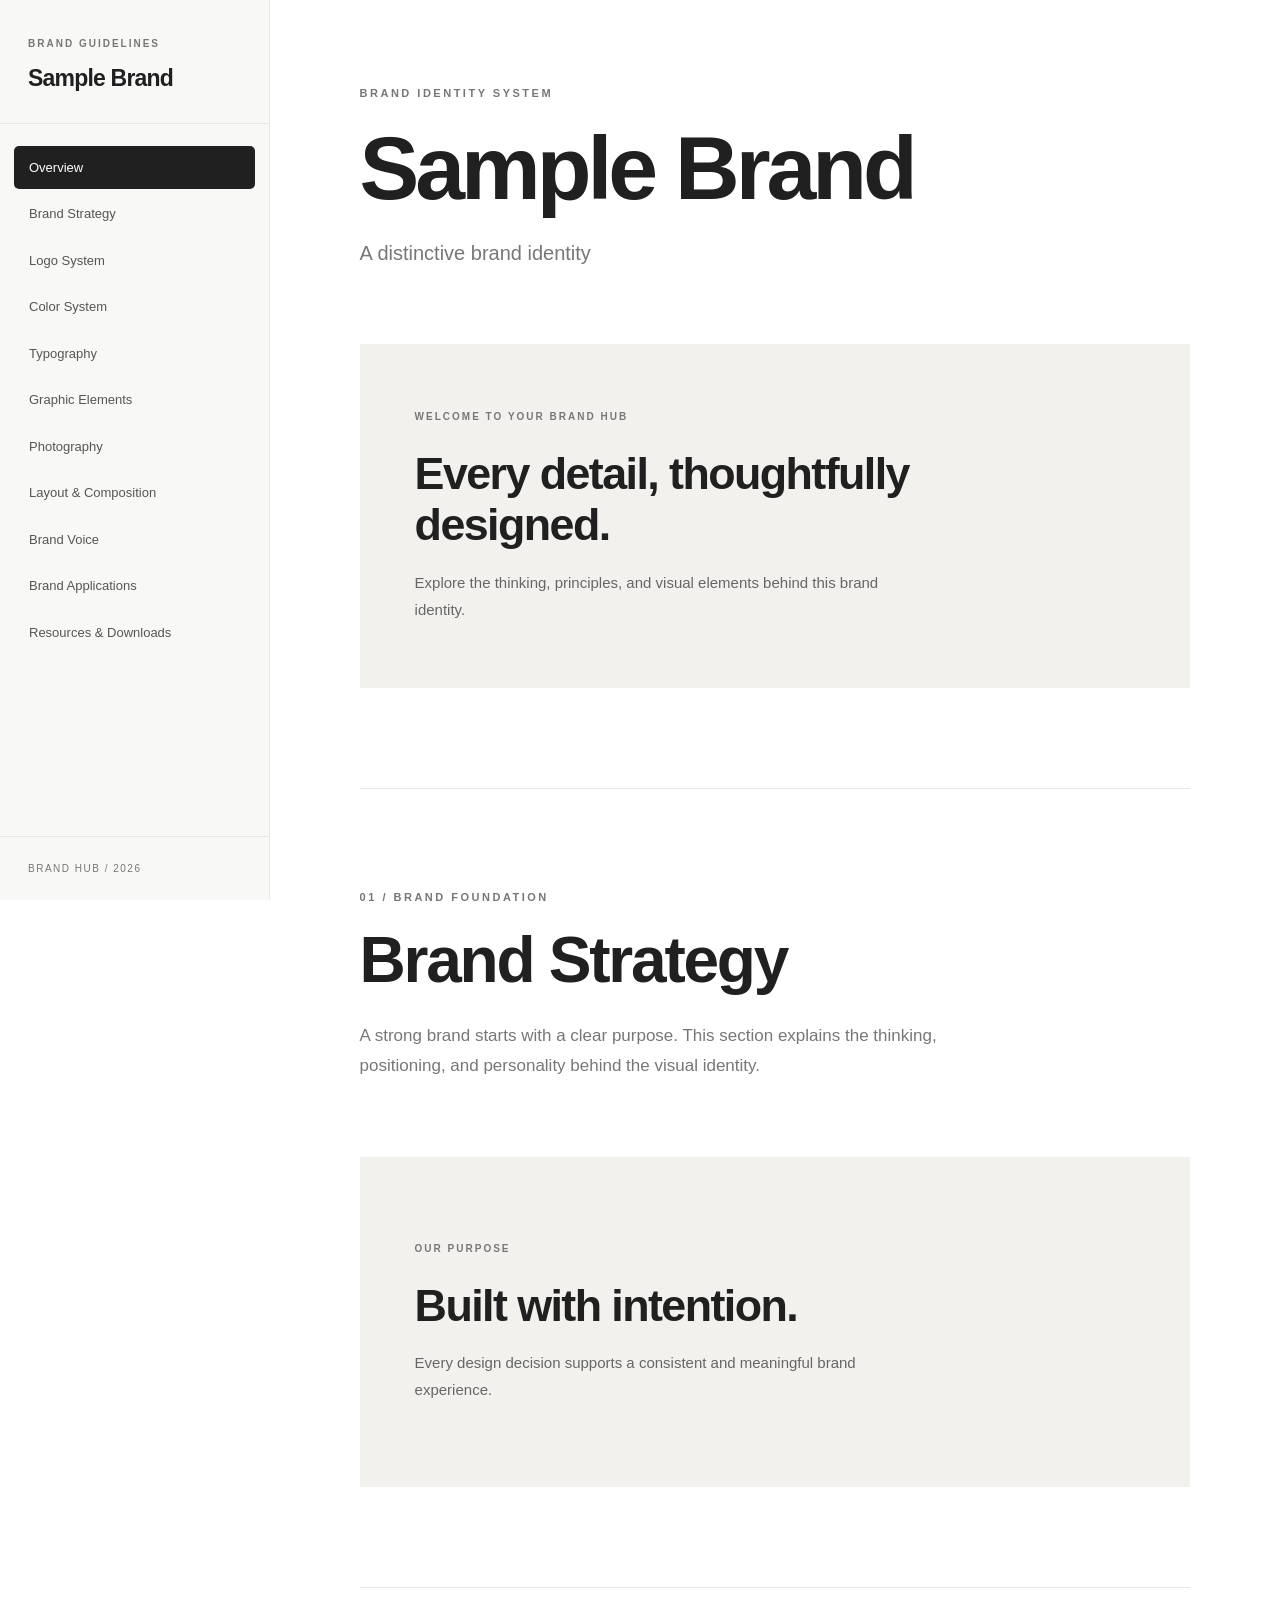
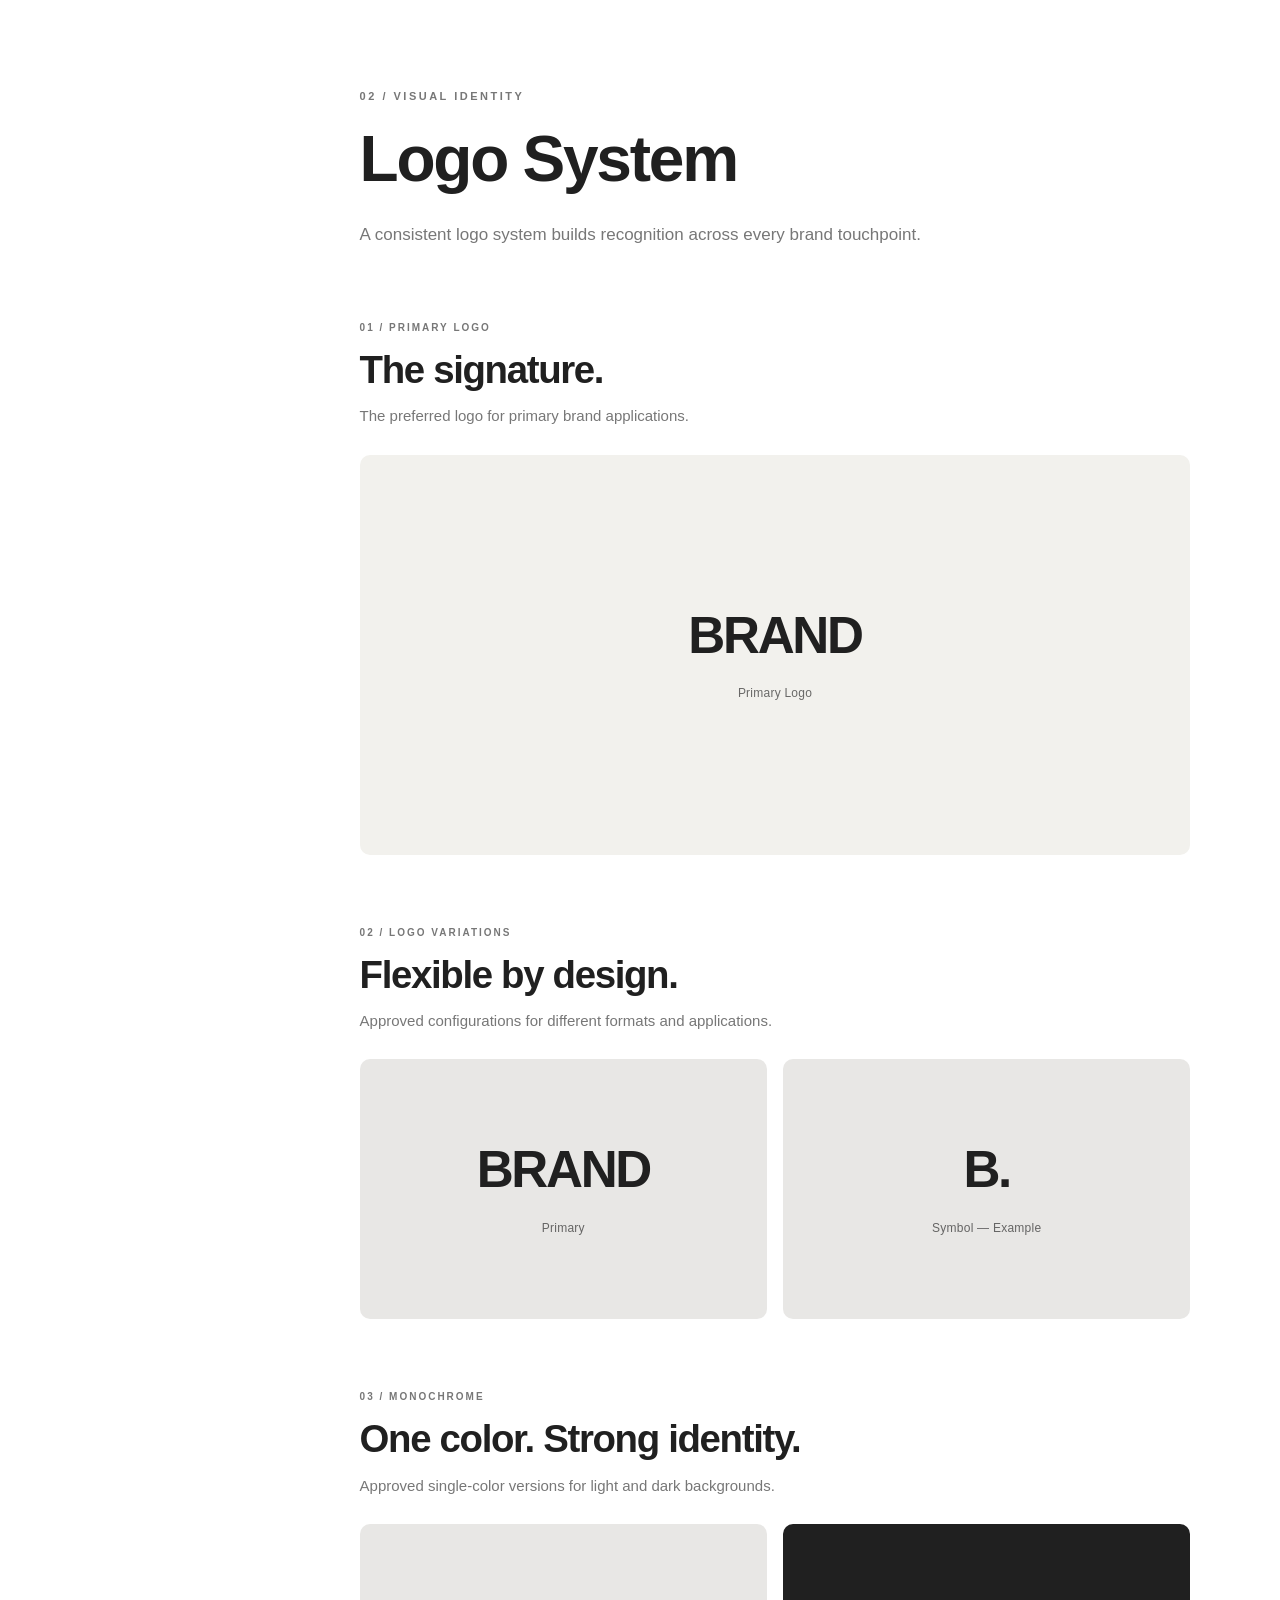
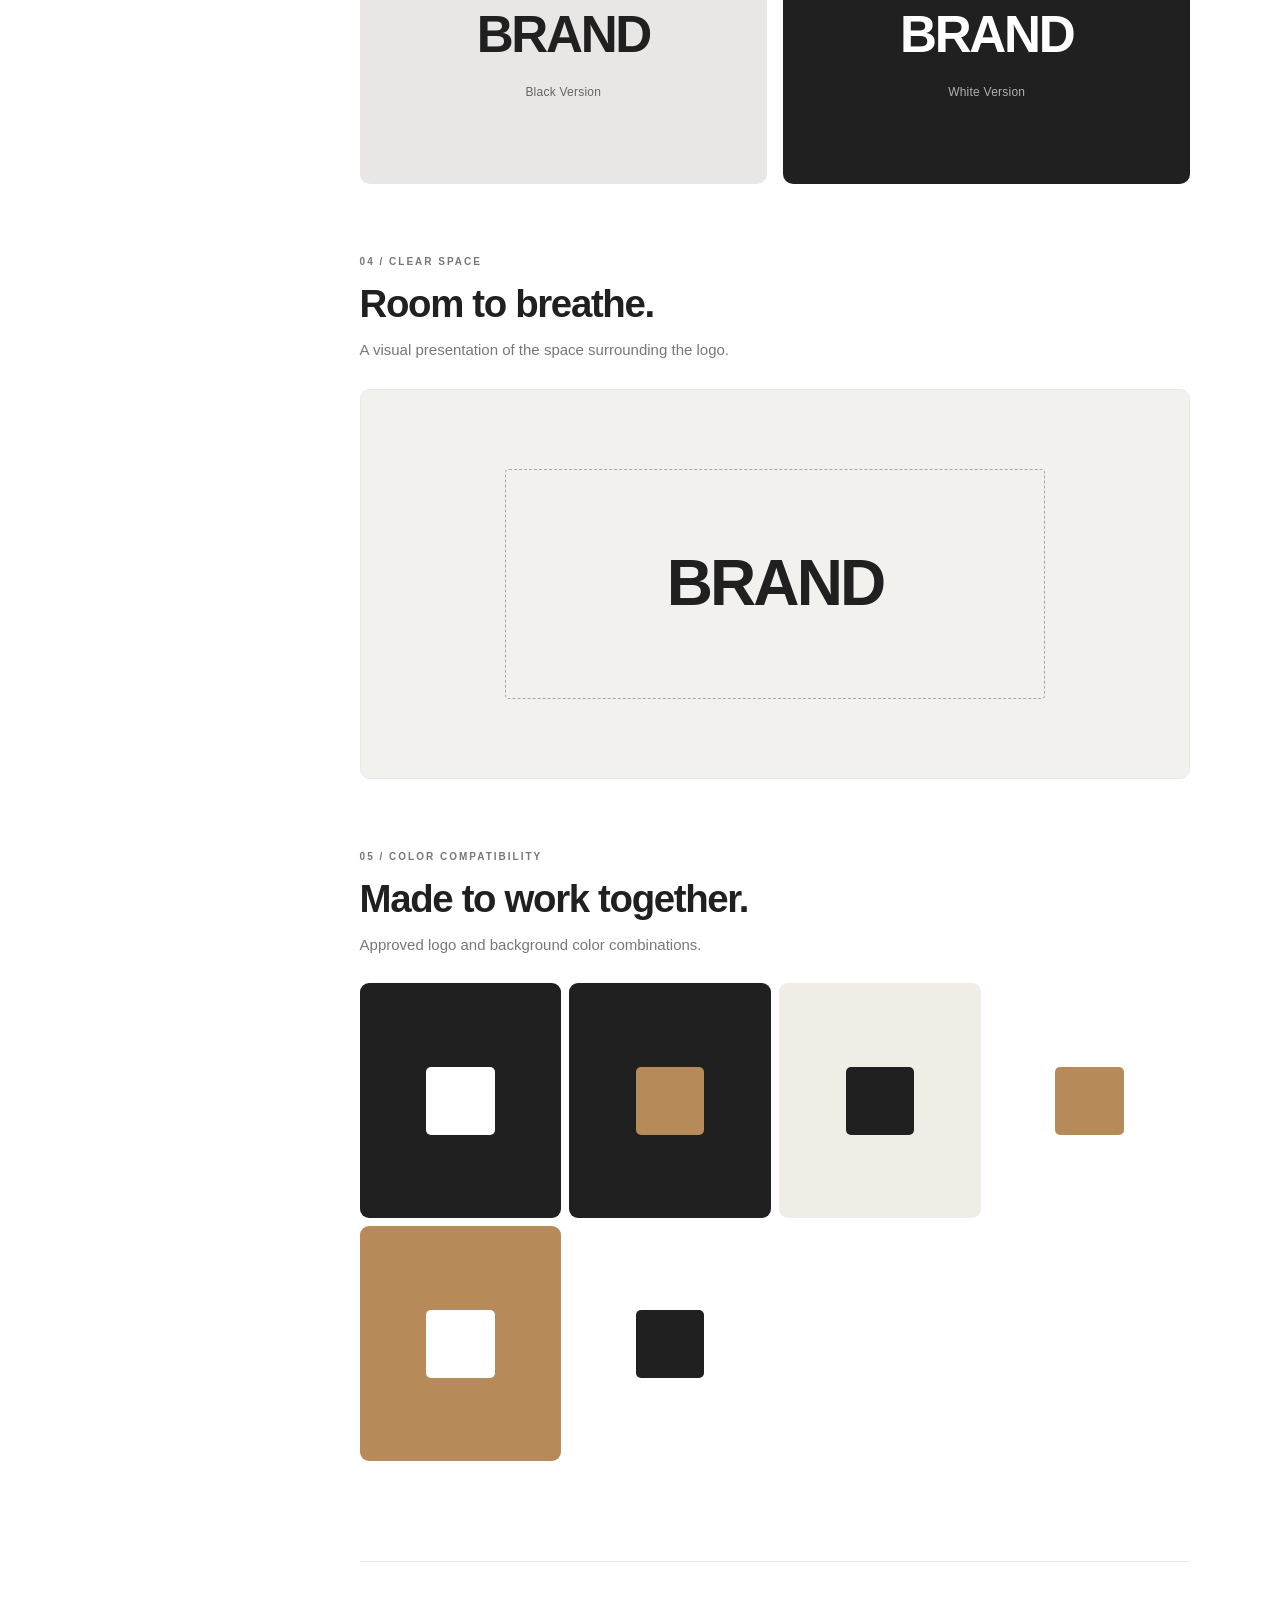
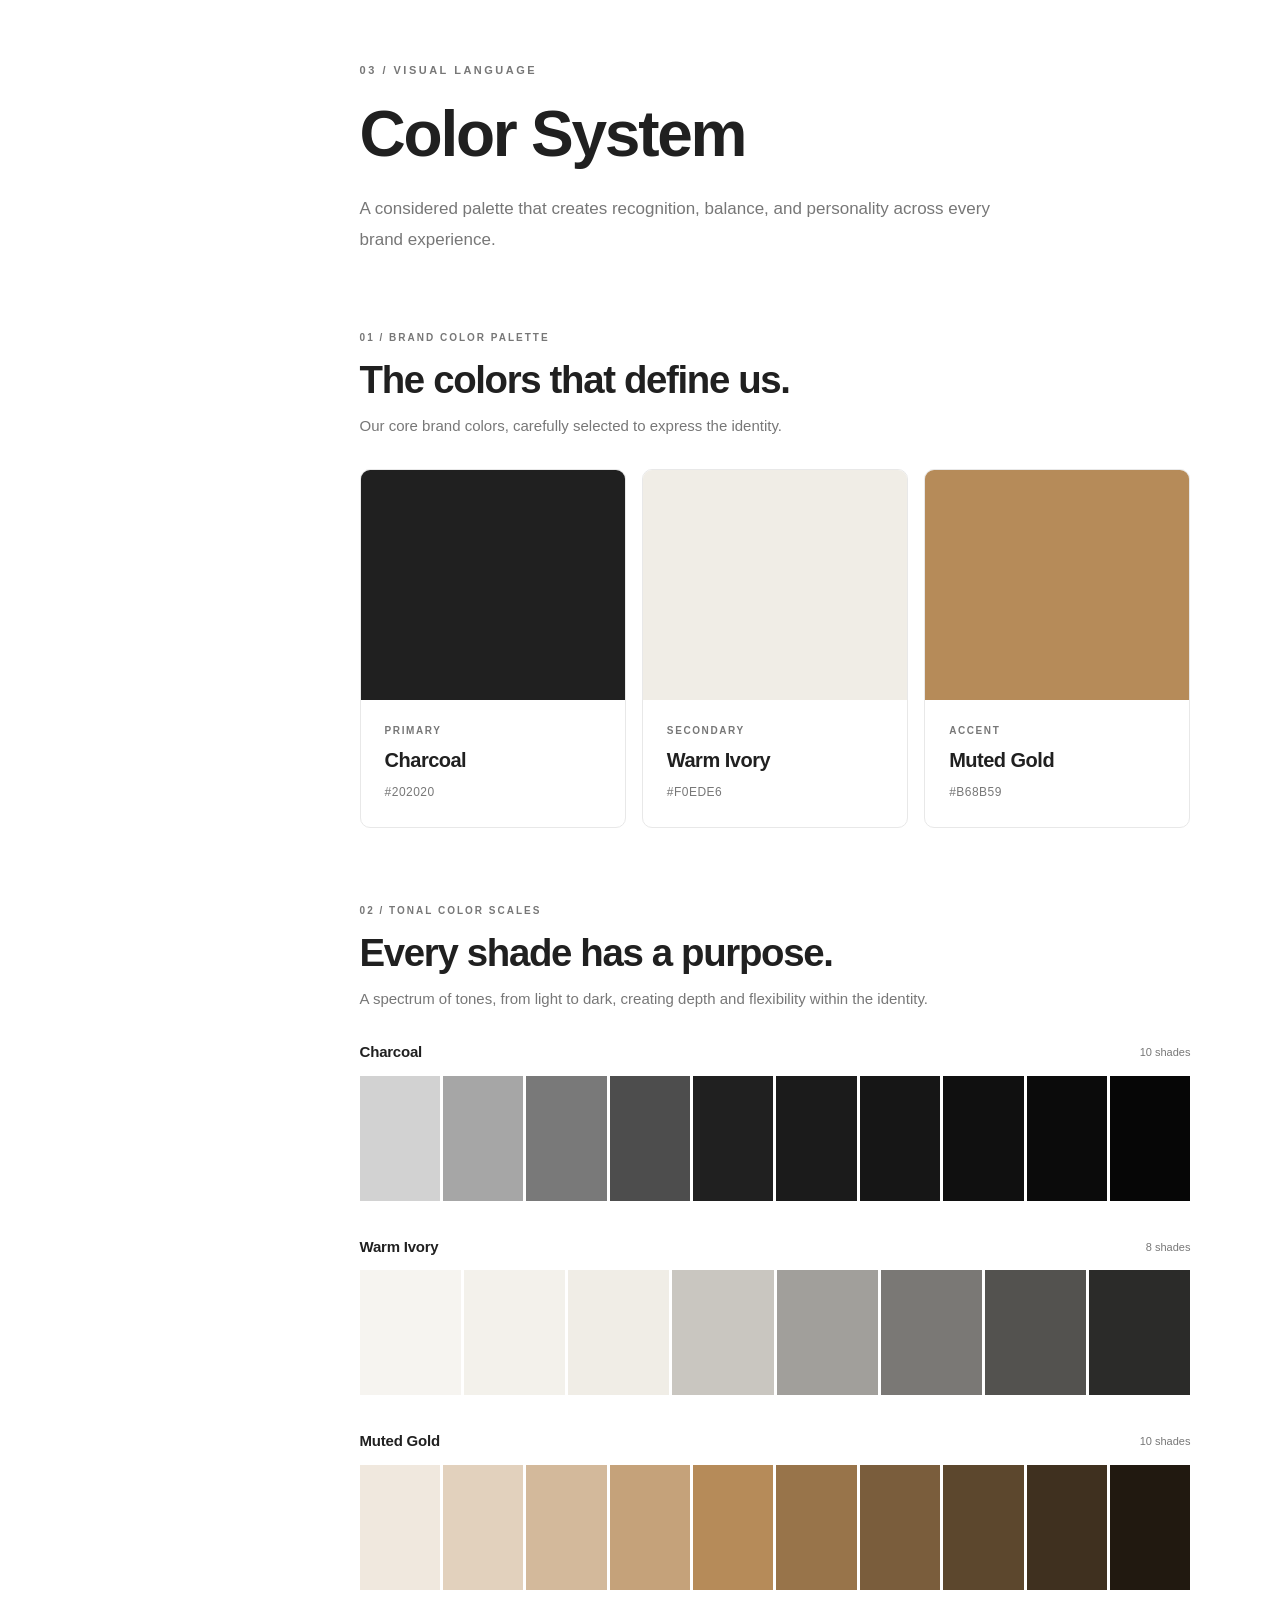
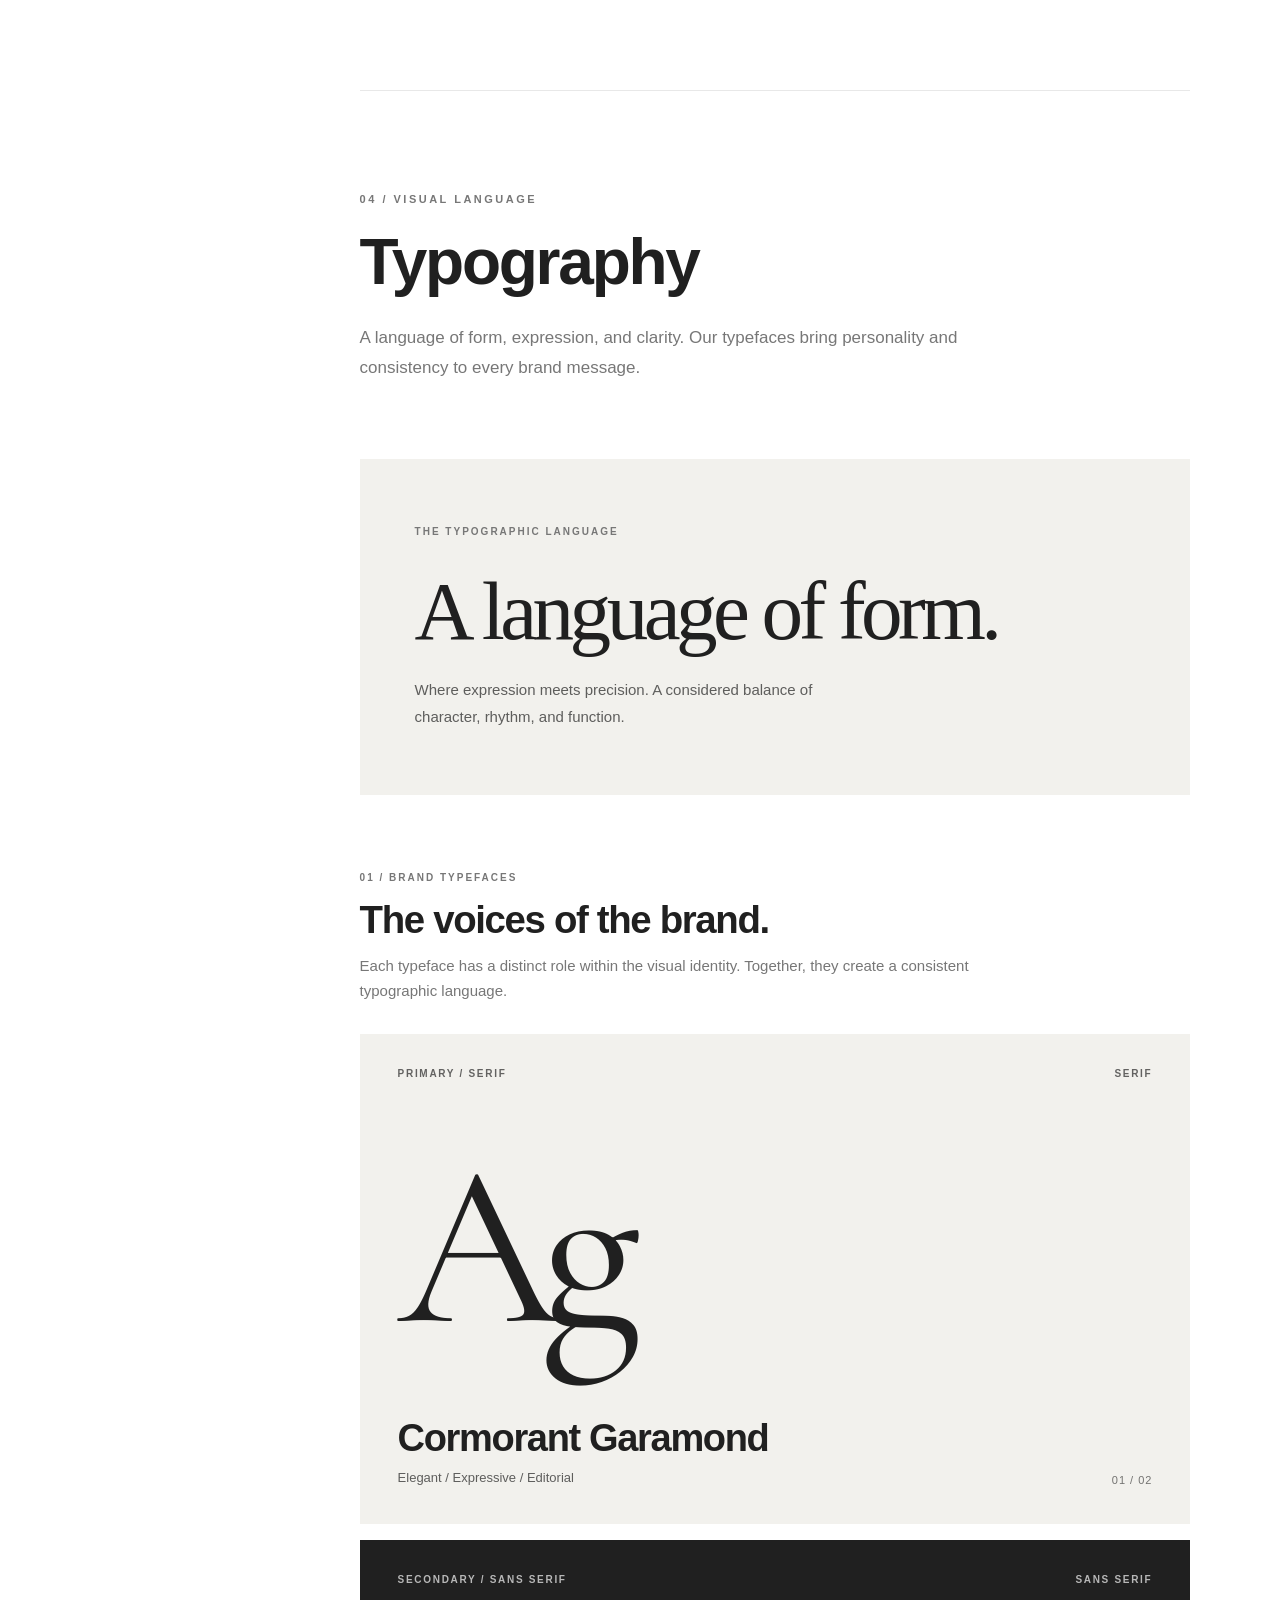
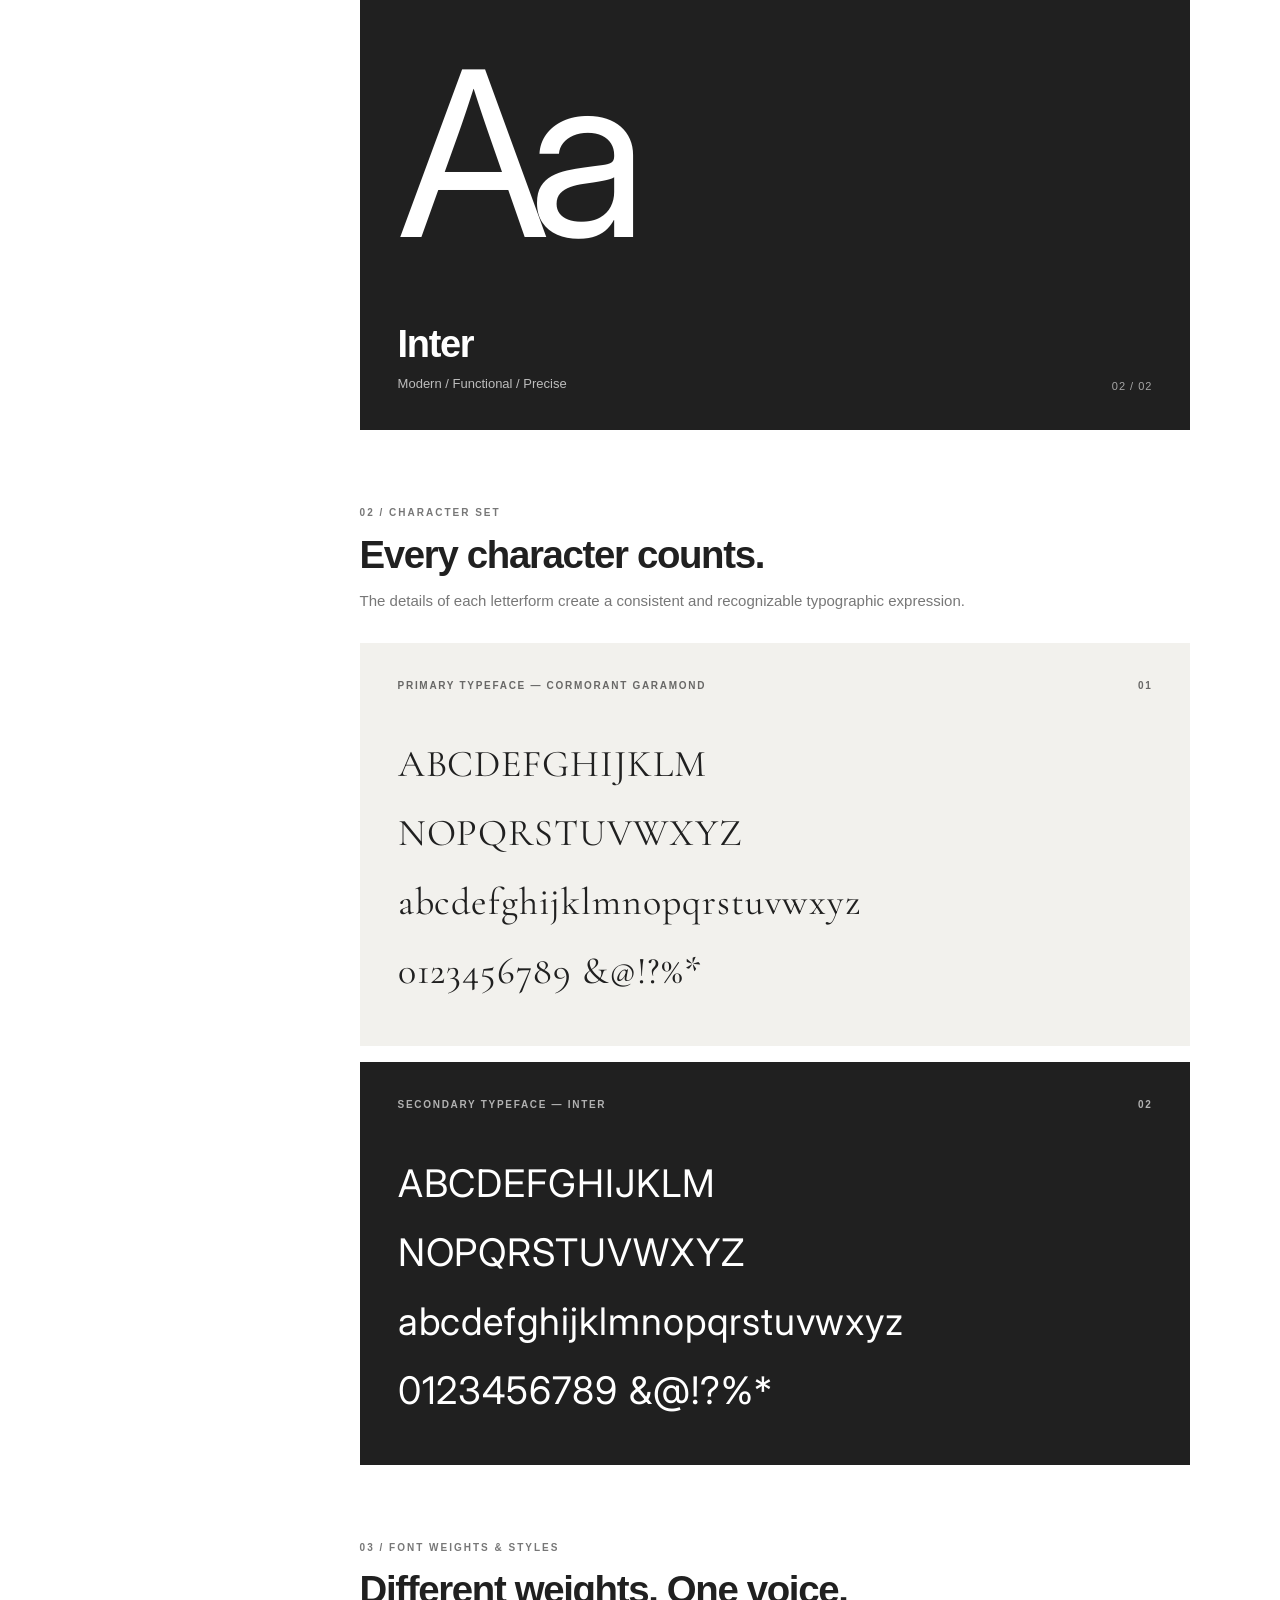
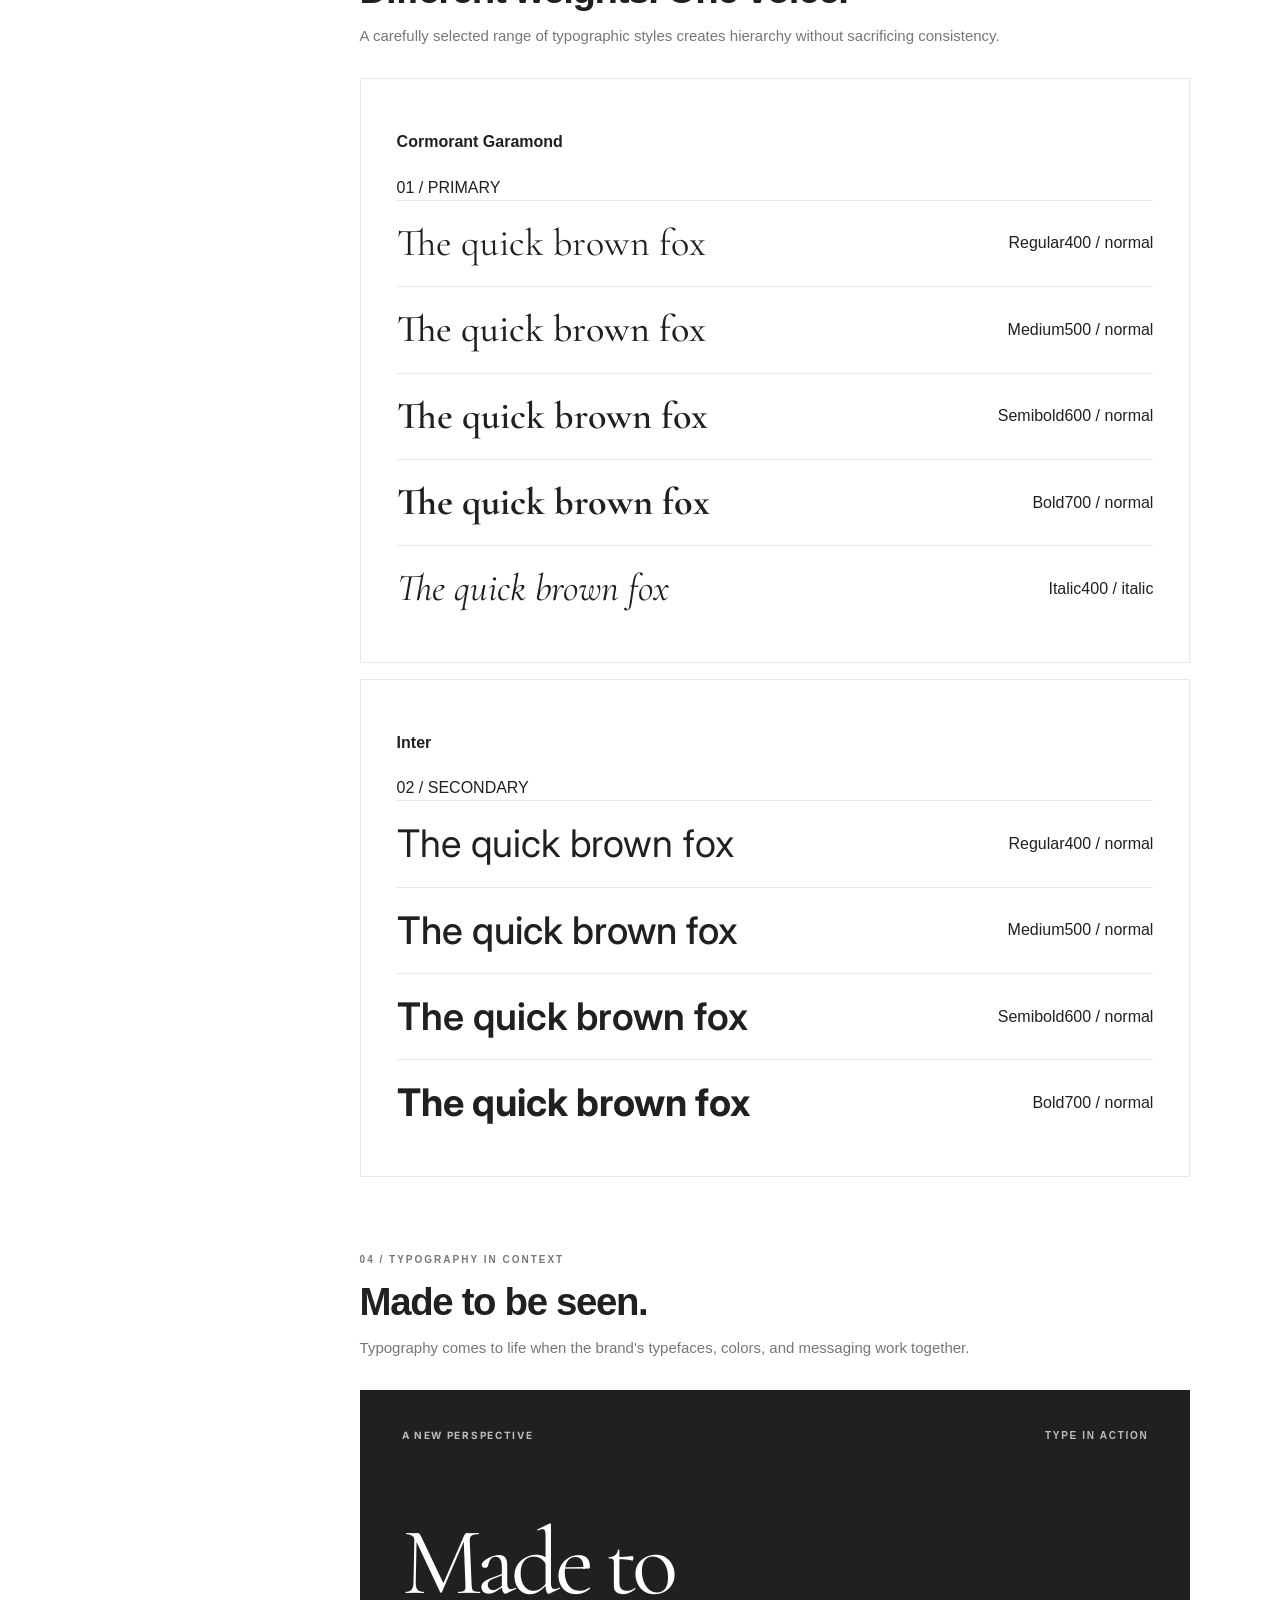
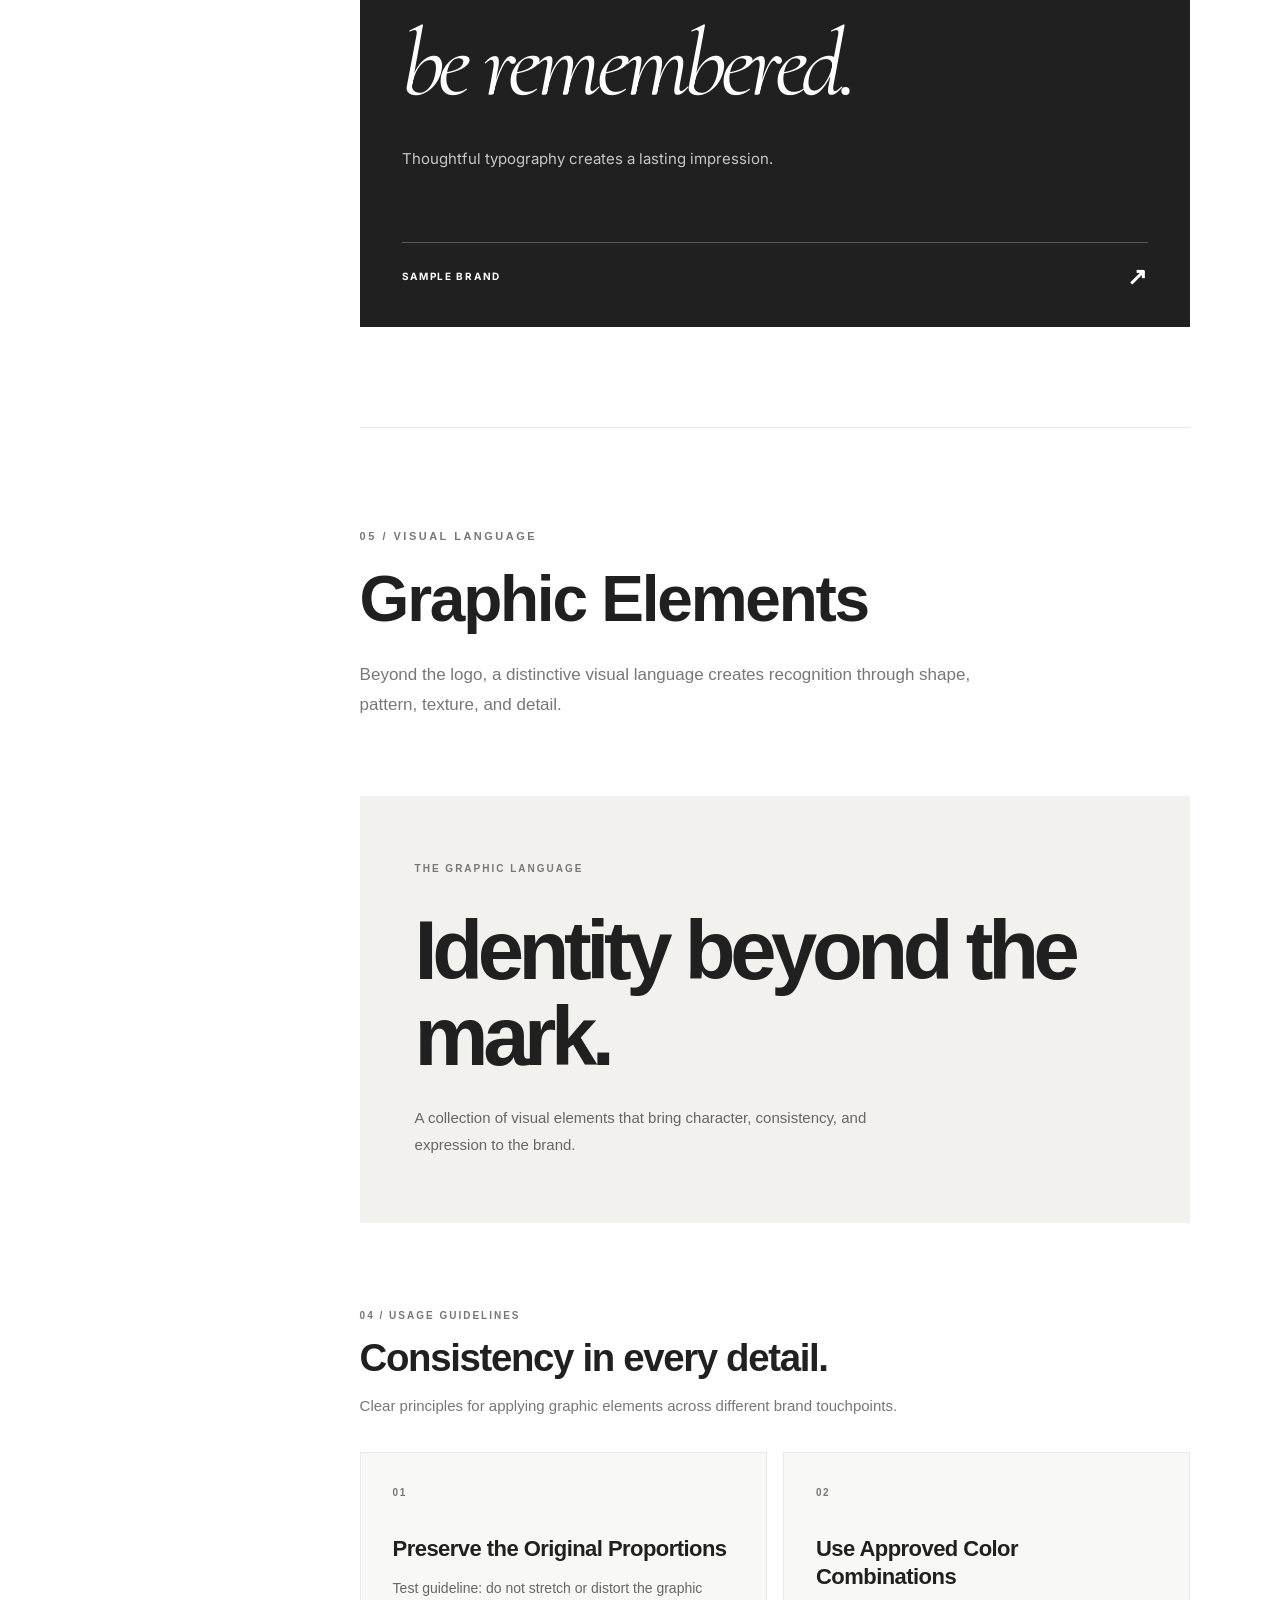
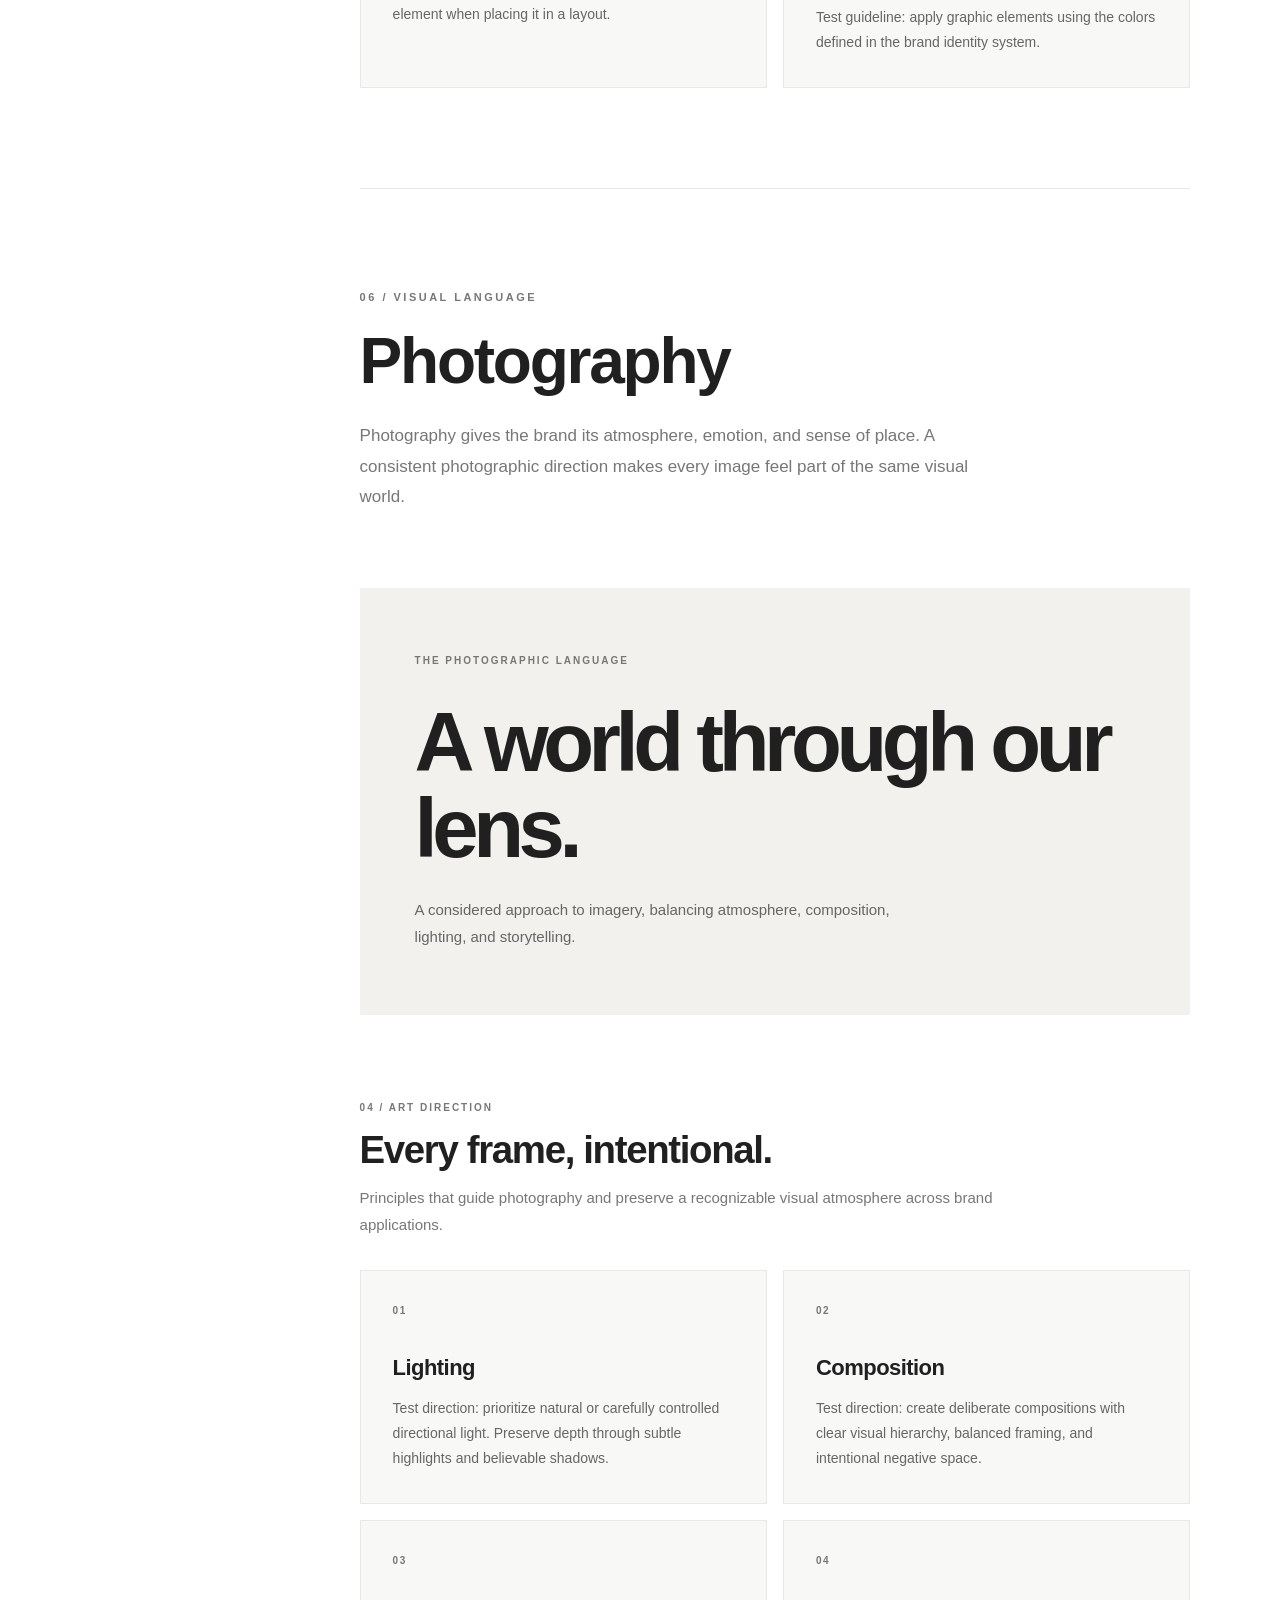
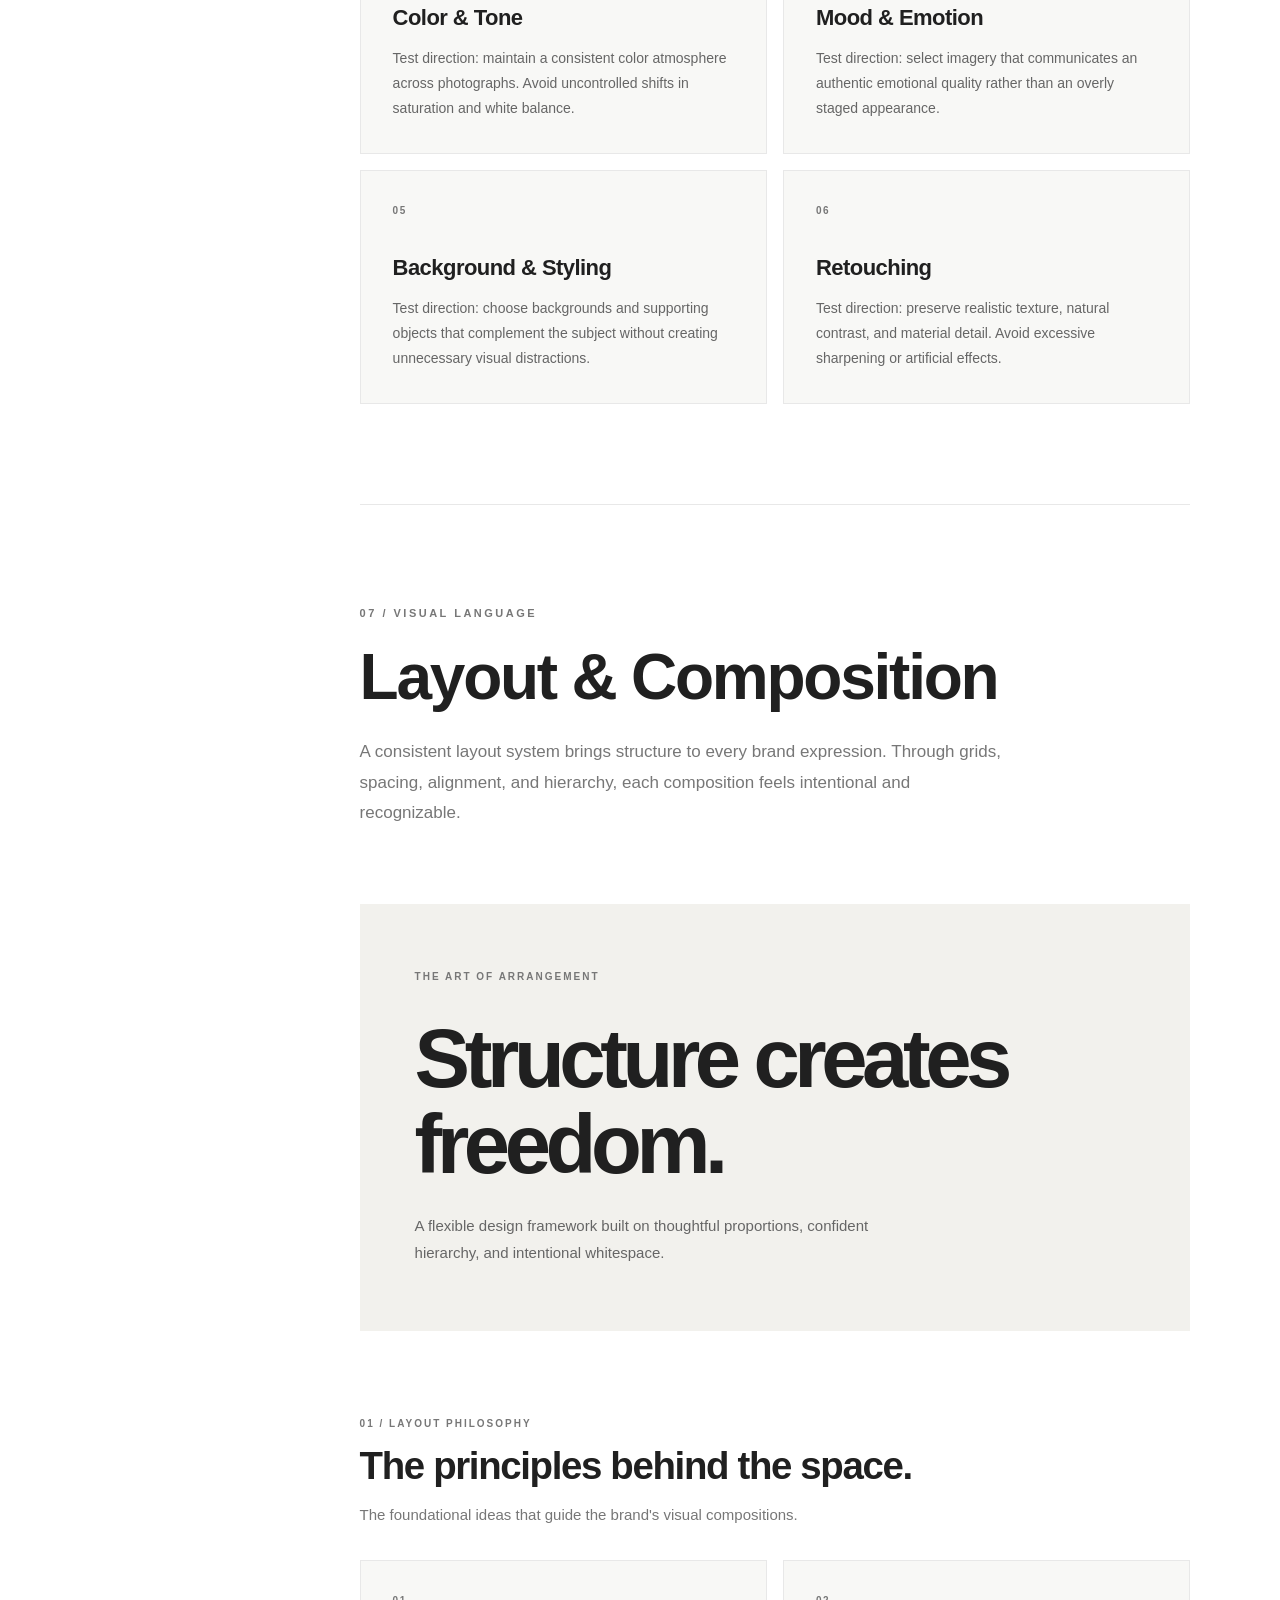
==== index.html @ 2d91c70c "Update index.html" ====
<!DOCTYPE html>
<html lang="en">

<head>
  <meta charset="UTF-8">
  <meta name="viewport" content="width=device-width, initial-scale=1.0">
  <title>Brand Hub</title>
  <link rel="stylesheet" href="css/style.css">
</head>

<body>

  <div class="app-layout">

    <!-- ====================================
         SIDEBAR NAVIGATION
         ==================================== -->

    <aside class="sidebar">

      <div class="sidebar-header">
        <span class="sidebar-label">BRAND GUIDELINES</span>
        <h2 id="sidebar-brand">Sample Brand</h2>
      </div>

      <nav class="sidebar-nav" aria-label="Brand guidelines">
        <a href="#overview" class="nav-link active">Overview</a>
        <a href="#strategy" class="nav-link">Brand Strategy</a>
        <a href="#logo" class="nav-link">Logo System</a>
        <a href="#colors" class="nav-link">Color System</a>
        <a href="#typography" class="nav-link">Typography</a>
        <a href="#graphics" class="nav-link">Graphic Elements</a>
        <a href="#photography" class="nav-link">Photography</a>
        <a href="#layout" class="nav-link">Layout &amp; Composition</a>
        <a href="#voice" class="nav-link">Brand Voice</a>
        <a href="#applications" class="nav-link">Brand Applications</a>
        <a href="#packaging" class="nav-link">Packaging Design</a>
        <a href="#motion" class="nav-link">Motion Guidelines</a>
        <a href="#resources" class="nav-link">Resources &amp; Downloads</a>
      </nav>

      <div class="sidebar-footer">
        <span>BRAND HUB / 2026</span>
      </div>

    </aside>

    <!-- ====================================
         MAIN CONTENT
         ==================================== -->

    <main class="main-content">

      <!-- ====================================
           01 — OVERVIEW
           ==================================== -->

      <section id="overview">

        <div class="page-eyebrow">
          BRAND IDENTITY SYSTEM
        </div>

        <h1 id="brand-name">Sample Brand</h1>

        <p id="brand-tagline">
          A distinctive brand identity
        </p>

        <div class="welcome-panel">

          <span class="panel-label">
            WELCOME TO YOUR BRAND HUB
          </span>

          <h2>Every detail, thoughtfully designed.</h2>

          <p>
            Explore the thinking, principles, and
            visual elements behind this brand identity.
          </p>

        </div>

      </section>

      <!-- ====================================
           02 — BRAND STRATEGY
           ==================================== -->

      <section id="strategy" class="guideline-section">

        <div class="page-eyebrow">
          01 / BRAND FOUNDATION
        </div>

        <h2>Brand Strategy</h2>

        <p>
          A strong brand starts with a clear purpose.
          This section explains the thinking,
          positioning, and personality behind
          the visual identity.
        </p>

        <div class="welcome-panel">

          <span class="panel-label">
            OUR PURPOSE
          </span>

          <h2>Built with intention.</h2>

          <p>
            Every design decision supports a
            consistent and meaningful brand experience.
          </p>

        </div>

      </section>

      <!-- ====================================
           03 — LOGO SYSTEM
           ==================================== -->

      <section id="logo" class="guideline-section">

        <div class="page-eyebrow">
          02 / VISUAL IDENTITY
        </div>

        <h2>Logo System</h2>

        <p>
          A consistent logo system builds recognition
          across every brand touchpoint.
        </p>

        <!-- PRIMARY LOGO -->

        <div class="logo-feature">

          <div class="logo-section-heading">

            <span class="panel-label">
              01 / PRIMARY LOGO
            </span>

            <h3>The signature.</h3>

            <p>
              The preferred logo for primary
              brand applications.
            </p>

          </div>

          <div class="logo-preview logo-preview-primary">

            <span class="logo-placeholder">BRAND</span>

            <span class="logo-caption">
              Primary Logo
            </span>

          </div>

        </div>

        <!-- LOGO VARIATIONS -->

        <div class="logo-feature">

          <div class="logo-section-heading">

            <span class="panel-label">
              02 / LOGO VARIATIONS
            </span>

            <h3>Flexible by design.</h3>

            <p>
              Approved configurations for different
              formats and applications.
            </p>

          </div>

          <div class="logo-preview-grid">

            <div class="logo-preview logo-preview-light">

              <span class="logo-placeholder">BRAND</span>

              <span class="logo-caption">
                Primary
              </span>

            </div>

            <div class="logo-preview logo-preview-light">

              <span class="logo-placeholder">B.</span>

              <span class="logo-caption">
                Symbol — Example
              </span>

            </div>

          </div>

        </div>

        <!-- MONOCHROME VERSIONS -->

        <div class="logo-feature">

          <div class="logo-section-heading">

            <span class="panel-label">
              03 / MONOCHROME
            </span>

            <h3>One color. Strong identity.</h3>

            <p>
              Approved single-color versions
              for light and dark backgrounds.
            </p>

          </div>

          <div class="logo-preview-grid">

            <div class="logo-preview logo-preview-light">

              <span class="logo-placeholder">BRAND</span>

              <span class="logo-caption">
                Black Version
              </span>

            </div>

            <div class="logo-preview logo-preview-dark">

              <span class="logo-placeholder">BRAND</span>

              <span class="logo-caption">
                White Version
              </span>

            </div>

          </div>

        </div>

        <!-- CLEAR SPACE -->

        <div class="logo-feature">

          <div class="logo-section-heading">

            <span class="panel-label">
              04 / CLEAR SPACE
            </span>

            <h3>Room to breathe.</h3>

            <p>
              A visual presentation of the space
              surrounding the logo.
            </p>

          </div>

          <div class="clear-space-card">

            <div class="clear-space-boundary">

              <div class="clear-space-logo">

                <span class="logo-placeholder">BRAND</span>

              </div>

            </div>

          </div>

        </div>

        <!-- LOGO COLOR COMPATIBILITY -->

        <div class="logo-feature">

          <div class="logo-section-heading">

            <span class="panel-label">
              05 / COLOR COMPATIBILITY
            </span>

            <h3>Made to work together.</h3>

            <p>
              Approved logo and background
              color combinations.
            </p>

          </div>

          <div
            id="logo-compatibility-grid"
            class="logo-compatibility-grid"
            aria-label="Approved logo color combinations">
          </div>

        </div>

      </section>

      <!-- ====================================
           04 — COLOR SYSTEM
           ==================================== -->

      <section id="colors" class="guideline-section">

        <div class="page-eyebrow">
          03 / VISUAL LANGUAGE
        </div>

        <h2>Color System</h2>

        <p>
          A considered palette that creates
          recognition, balance, and personality
          across every brand experience.
        </p>

        <!-- MAIN BRAND COLOR PALETTE -->

        <div class="color-feature">

          <div class="color-section-heading">

            <span class="panel-label">
              01 / BRAND COLOR PALETTE
            </span>

            <h3>The colors that define us.</h3>

            <p>
              Our core brand colors, carefully
              selected to express the identity.
            </p>

          </div>

          <div
            id="brand-color-palette"
            class="brand-color-palette"
            aria-label="Brand color palette">
          </div>

        </div>

        <!-- TONAL COLOR SCALES -->

        <div class="color-feature">

          <div class="color-section-heading">

            <span class="panel-label">
              02 / TONAL COLOR SCALES
            </span>

            <h3>Every shade has a purpose.</h3>

            <p>
              A spectrum of tones, from light
              to dark, creating depth and
              flexibility within the identity.
            </p>

          </div>

          <div
            id="brand-tonal-scales"
            class="brand-tonal-scales"
            aria-label="Brand tonal color scales">
          </div>

        </div>

      </section>

      <!-- ====================================
           05 — TYPOGRAPHY SYSTEM
           Concept 02: Editorial Type Gallery
           ==================================== -->

      <section id="typography" class="guideline-section">

        <div class="page-eyebrow">
          04 / VISUAL LANGUAGE
        </div>

        <h2>Typography</h2>

        <p>
          A language of form, expression, and clarity.
          Our typefaces bring personality and
          consistency to every brand message.
        </p>

        <!-- EDITORIAL GALLERY INTRO -->

        <div class="typography-editorial-intro">

          <span
            id="typography-intro-eyebrow"
            class="panel-label">
            THE TYPOGRAPHIC LANGUAGE
          </span>

          <h3 id="typography-intro-headline">
            A language of form.
          </h3>

          <p id="typography-intro-description">
            Where expression meets precision.
            A considered balance of character,
            rhythm, and function.
          </p>

        </div>

        <!-- 01 / TYPEFACE GALLERY -->

        <div class="typography-feature">

          <div class="typography-section-heading">

            <span class="panel-label">
              01 / BRAND TYPEFACES
            </span>

            <h3>The voices of the brand.</h3>

            <p>
              Each typeface has a distinct role
              within the visual identity.
              Together, they create a consistent
              typographic language.
            </p>

          </div>

          <div
            id="typography-typeface-gallery"
            class="typography-typeface-gallery"
            aria-label="Approved brand typefaces">
          </div>

        </div>

        <!-- 02 / CHARACTER SET -->

        <div class="typography-feature">

          <div class="typography-section-heading">

            <span class="panel-label">
              02 / CHARACTER SET
            </span>

            <h3>Every character counts.</h3>

            <p>
              The details of each letterform create
              a consistent and recognizable
              typographic expression.
            </p>

          </div>

          <div
            id="typography-character-gallery"
            class="typography-character-gallery"
            aria-label="Typeface character sets">
          </div>

        </div>

        <!-- 03 / FONT WEIGHTS AND STYLES -->

        <div class="typography-feature">

          <div class="typography-section-heading">

            <span class="panel-label">
              03 / FONT WEIGHTS &amp; STYLES
            </span>

            <h3>Different weights. One voice.</h3>

            <p>
              A carefully selected range of
              typographic styles creates hierarchy
              without sacrificing consistency.
            </p>

          </div>

          <div
            id="typography-weights-gallery"
            class="typography-weights-gallery"
            aria-label="Approved typeface weights and styles">
          </div>

        </div>

        <!-- 04 / TYPOGRAPHY IN CONTEXT -->

        <div class="typography-feature">

          <div class="typography-section-heading">

            <span class="panel-label">
              04 / TYPOGRAPHY IN CONTEXT
            </span>

            <h3>Made to be seen.</h3>

            <p>
              Typography comes to life when the
              brand's typefaces, colors, and
              messaging work together.
            </p>

          </div>

          <div
            id="typography-context-showcase"
            class="typography-context-showcase">

            <div class="typography-context-topline">

              <span id="typography-context-eyebrow">
                A NEW PERSPECTIVE
              </span>

              <span>TYPE IN ACTION</span>

            </div>

            <div class="typography-context-main">

              <h4 id="typography-context-headline">
                Made to<br>
                <em>be remembered.</em>
              </h4>

              <p id="typography-context-description">
                Thoughtful typography creates
                a lasting impression.
              </p>

            </div>

            <div class="typography-context-footer">

              <span id="typography-context-brand">
                SAMPLE BRAND
              </span>

              <span aria-hidden="true">
                ↗
              </span>

            </div>

          </div>

        </div>

      </section>

      <!-- ====================================
           06 — GRAPHIC ELEMENTS
           Concept 02: Visual Identity Canvas
           ==================================== -->

      <section id="graphics" class="guideline-section">

        <div class="page-eyebrow">
          05 / VISUAL LANGUAGE
        </div>

        <h2>Graphic Elements</h2>

        <p>
          Beyond the logo, a distinctive visual
          language creates recognition through
          shape, pattern, texture, and detail.
        </p>

        <!-- EDITORIAL INTRO -->

        <div class="graphics-editorial-intro">

          <span
            id="graphics-intro-eyebrow"
            class="panel-label">
            THE GRAPHIC LANGUAGE
          </span>

          <h3 id="graphics-intro-headline">
            Identity beyond the mark.
          </h3>

          <p id="graphics-intro-description">
            A collection of visual elements
            that bring character, consistency,
            and expression to the brand.
          </p>

        </div>

        <!-- 01 / SIGNATURE ARTWORK -->

        <div
          id="graphics-hero-feature"
          class="graphics-feature"
          hidden>

          <div class="graphics-section-heading">

            <span class="panel-label">
              01 / SIGNATURE GRAPHIC
            </span>

            <h3>The defining expression.</h3>

            <p>
              A signature visual element that
              brings the identity to life.
            </p>

          </div>

          <div
            id="graphics-hero-canvas"
            class="graphics-hero-canvas"
            aria-label="Signature brand graphic">
          </div>

        </div>

        <!-- 02 / GRAPHIC ASSET GALLERY -->

        <div
          id="graphics-gallery-feature"
          class="graphics-feature"
          hidden>

          <div class="graphics-section-heading">

            <span class="panel-label">
              02 / GRAPHIC ASSET GALLERY
            </span>

            <h3>A system of expression.</h3>

            <p>
              A flexible collection of approved
              graphic assets, each with its own
              purpose within the brand identity.
            </p>

          </div>

          <div
            id="graphics-asset-gallery"
            class="graphics-asset-gallery"
            aria-label="Approved brand graphic elements">
          </div>

        </div>

        <!-- 03 / DETAILS AND APPLICATIONS -->

        <div
          id="graphics-details-feature"
          class="graphics-feature"
          hidden>

          <div class="graphics-section-heading">

            <span class="panel-label">
              03 / DETAILS &amp; APPLICATIONS
            </span>

            <h3>Designed with intention.</h3>

            <p>
              Explore the finer details and
              practical uses of the brand's
              graphic language.
            </p>

          </div>

          <div
            id="graphics-details-gallery"
            class="graphics-details-gallery"
            aria-label="Graphic details and applications">
          </div>

        </div>

        <!-- 04 / USAGE GUIDELINES -->

        <div
          id="graphics-guidelines-feature"
          class="graphics-feature"
          hidden>

          <div class="graphics-section-heading">

            <span class="panel-label">
              04 / USAGE GUIDELINES
            </span>

            <h3>Consistency in every detail.</h3>

            <p>
              Clear principles for applying
              graphic elements across different
              brand touchpoints.
            </p>

          </div>

          <div
            id="graphics-guidelines-list"
            class="graphics-guidelines-list"
            aria-label="Graphic element usage guidelines">
          </div>

        </div>

      </section>

      <!-- ====================================
           07 — PHOTOGRAPHY SYSTEM
           Concept 02: Editorial Photography Gallery
           ==================================== -->

      <section id="photography" class="guideline-section">

        <div class="page-eyebrow">
          06 / VISUAL LANGUAGE
        </div>

        <h2>Photography</h2>

        <p>
          Photography gives the brand its atmosphere,
          emotion, and sense of place. A consistent
          photographic direction makes every image
          feel part of the same visual world.
        </p>

        <!-- EDITORIAL INTRO -->

        <div class="photography-editorial-intro">

          <span
            id="photography-intro-eyebrow"
            class="panel-label">
            THE PHOTOGRAPHIC LANGUAGE
          </span>

          <h3 id="photography-intro-headline">
            A world through our lens.
          </h3>

          <p id="photography-intro-description">
            A considered approach to imagery,
            balancing atmosphere, composition,
            lighting, and storytelling.
          </p>

        </div>

        <!-- 01 / HERO PHOTOGRAPHY -->

        <div
          id="photography-hero-feature"
          class="photography-feature"
          hidden>

          <div class="photography-section-heading">

            <span class="panel-label">
              01 / SIGNATURE PHOTOGRAPHY
            </span>

            <h3>The visual atmosphere.</h3>

            <p>
              A defining image that captures
              the brand's photographic direction.
            </p>

          </div>

          <div
            id="photography-hero-canvas"
            class="photography-hero-canvas"
            aria-label="Featured brand photography">
          </div>

        </div>

        <!-- 02 / PHOTOGRAPHY CATEGORIES -->

        <div
          id="photography-categories-feature"
          class="photography-feature"
          hidden>

          <div class="photography-section-heading">

            <span class="panel-label">
              02 / PHOTOGRAPHY DIRECTIONS
            </span>

            <h3>Different subjects. One vision.</h3>

            <p>
              Each photographic category serves
              a distinct purpose while remaining
              consistent with the brand identity.
            </p>

          </div>

          <!--
            Generated from:
            BRAND_CONFIG.photography.categories

            Examples:
            Product, Lifestyle, Environment,
            People, Detail, Architecture.

            Categories are entirely optional.
            Each category can contain any
            number of photographs.
          -->

          <div
            id="photography-categories-gallery"
            class="photography-categories-gallery"
            aria-label="Brand photography categories">
          </div>

        </div>

        <!-- 03 / EDITORIAL IMAGE GALLERY -->

        <div
          id="photography-gallery-feature"
          class="photography-feature"
          hidden>

          <div class="photography-section-heading">

            <span class="panel-label">
              03 / PHOTOGRAPHIC GALLERY
            </span>

            <h3>Stories in every frame.</h3>

            <p>
              A curated collection of imagery
              expressing the brand's photographic
              style across different subjects.
            </p>

          </div>

          <!--
            Generated from:
            BRAND_CONFIG.photography.gallery

            Every client can use a different
            number of photographs.

            Planned layouts:
            full, half, wide, tall,
            split, split-reverse.
          -->

          <div
            id="photography-image-gallery"
            class="photography-image-gallery"
            aria-label="Approved brand photography">
          </div>

        </div>

        <!-- 04 / ART DIRECTION GUIDELINES -->

        <div
          id="photography-direction-feature"
          class="photography-feature"
          hidden>

          <div class="photography-section-heading">

            <span class="panel-label">
              04 / ART DIRECTION
            </span>

            <h3>Every frame, intentional.</h3>

            <p>
              Principles that guide photography
              and preserve a recognizable visual
              atmosphere across brand applications.
            </p>

          </div>

          <!--
            Generated from:
            BRAND_CONFIG.photography.artDirection

            Example subjects:
            Lighting, Composition, Color,
            Mood, Styling, Retouching.

            Only client-approved directions
            should be presented.
          -->

          <div
            id="photography-direction-list"
            class="photography-direction-list"
            aria-label="Photography art direction guidelines">
          </div>

        </div>

        <!-- 05 / PHOTOGRAPHY DO AND DON'T -->

        <div
          id="photography-comparison-feature"
          class="photography-feature"
          hidden>

          <div class="photography-section-heading">

            <span class="panel-label">
              05 / PHOTOGRAPHY STANDARDS
            </span>

            <h3>What feels right.</h3>

            <p>
              Visual examples that distinguish
              approved photography from imagery
              that does not fit the brand.
            </p>

          </div>

          <!--
            Generated from:
            BRAND_CONFIG.photography.comparisons

            Optional approved / avoid pairs.
            No comparisons appear unless
            configured for the client.
          -->

          <div
            id="photography-comparison-gallery"
            class="photography-comparison-gallery"
            aria-label="Photography do and don't examples">
          </div>

        </div>

      </section>

      <!-- ====================================
           08 — LAYOUT & COMPOSITION SYSTEM
           Concept 02: Editorial Layout Framework
           ==================================== -->

      <section id="layout" class="guideline-section">

        <div class="page-eyebrow">
          07 / VISUAL LANGUAGE
        </div>

        <h2>Layout &amp; Composition</h2>

        <p>
          A consistent layout system brings structure
          to every brand expression. Through grids,
          spacing, alignment, and hierarchy, each
          composition feels intentional and recognizable.
        </p>

        <!-- EDITORIAL INTRODUCTION -->

        <div class="layout-editorial-intro">

          <span
            id="layout-intro-eyebrow"
            class="panel-label">
            THE ART OF ARRANGEMENT
          </span>

          <h3 id="layout-intro-headline">
            Structure creates freedom.
          </h3>

          <p id="layout-intro-description">
            A flexible design framework built on
            thoughtful proportions, confident
            hierarchy, and intentional whitespace.
          </p>

        </div>

        <!-- 01 / LAYOUT PHILOSOPHY -->

        <div
          id="layout-philosophy-feature"
          class="layout-feature"
          hidden>

          <div class="layout-section-heading">

            <span class="panel-label">
              01 / LAYOUT PHILOSOPHY
            </span>

            <h3>The principles behind the space.</h3>

            <p>
              The foundational ideas that guide
              the brand's visual compositions.
            </p>

          </div>

          <!--
            Generated from:
            BRAND_CONFIG.layoutComposition.principles

            Examples:
            Balance, Alignment, Rhythm,
            Simplicity, Contrast, Whitespace.

            Add or remove principles as needed.
          -->

          <div
            id="layout-principles-gallery"
            class="layout-principles-gallery"
            aria-label="Brand layout principles">
          </div>

        </div>

        <!-- 02 / GRID SYSTEM -->

        <div
          id="layout-grid-feature"
          class="layout-feature"
          hidden>

          <div class="layout-section-heading">

            <span class="panel-label">
              02 / GRID SYSTEM
            </span>

            <h3>A foundation for consistency.</h3>

            <p>
              Defined columns, margins, and gutters
              create a reliable structure for
              arranging brand elements.
            </p>

          </div>

          <!--
            Generated from:
            BRAND_CONFIG.layoutComposition.grids

            Each grid can define:
            title, description, columns,
            margin, gutter, aspectRatio,
            and optional supporting image.

            Different clients may require
            different numbers of grid examples.
          -->

          <div
            id="layout-grid-gallery"
            class="layout-grid-gallery"
            aria-label="Approved brand grid systems">
          </div>

        </div>

        <!-- 03 / SPACING AND HIERARCHY -->

        <div
          id="layout-spacing-feature"
          class="layout-feature"
          hidden>

          <div class="layout-section-heading">

            <span class="panel-label">
              03 / SPACING &amp; HIERARCHY
            </span>

            <h3>Every element has its place.</h3>

            <p>
              A clear relationship between scale,
              spacing, and visual priority makes
              communication easier to understand.
            </p>

          </div>

          <!--
            Generated from:
            BRAND_CONFIG.layoutComposition.spacing

            May include:
            spacing tokens, hierarchy rules,
            descriptions, and visual examples.

            This entire component is optional.
          -->

          <div
            id="layout-spacing-gallery"
            class="layout-spacing-gallery"
            aria-label="Brand spacing and visual hierarchy">
          </div>

        </div>

        <!-- 04 / COMPOSITION EXAMPLES -->

        <div
          id="layout-examples-feature"
          class="layout-feature"
          hidden>

          <div class="layout-section-heading">

            <span class="panel-label">
              04 / COMPOSITION EXAMPLES
            </span>

            <h3>The system in action.</h3>

            <p>
              Approved compositions demonstrate
              how typography, photography, graphics,
              and whitespace work together.
            </p>

          </div>

          <!--
            Generated from:
            BRAND_CONFIG.layoutComposition.examples

            Examples can show:
            social media, posters, digital
            screens, print, and presentations.

            Planned layouts:
            full, half, wide, tall,
            split, split-reverse.

            Add or remove any number of examples.
          -->

          <div
            id="layout-examples-gallery"
            class="layout-examples-gallery"
            aria-label="Approved brand composition examples">
          </div>

        </div>

        <!-- 05 / COMPOSITION DO AND DON'T -->

        <div
          id="layout-comparison-feature"
          class="layout-feature"
          hidden>

          <div class="layout-section-heading">

            <span class="panel-label">
              05 / COMPOSITION STANDARDS
            </span>

            <h3>Designed with purpose.</h3>

            <p>
              Side-by-side examples clarify which
              composition decisions preserve the
              brand identity and which to avoid.
            </p>

          </div>

          <!--
            Generated from:
            BRAND_CONFIG.layoutComposition.comparisons

            Each comparison contains:
            approved and avoid examples.

            Both sides of a pair should
            represent the same design scenario.

            The entire block is optional.
          -->

          <div
            id="layout-comparison-gallery"
            class="layout-comparison-gallery"
            aria-label="Layout and composition do and don't examples">
          </div>

        </div>

      </section>

      <!-- ====================================
           09 — BRAND VOICE & MESSAGING
           Concept 02: Editorial Verbal Identity
           ==================================== -->

      <section id="voice" class="guideline-section">

        <div class="page-eyebrow">
          08 / VERBAL IDENTITY
        </div>

        <h2>Brand Voice</h2>

        <p>
          The way we speak is as distinctive as the way
          we look. A consistent verbal identity builds
          familiarity, trust, and meaningful connection.
        </p>

        <!-- EDITORIAL INTRO -->

        <div class="voice-editorial-intro">
          <span id="voice-intro-eyebrow" class="panel-label">
            THE LANGUAGE OF THE BRAND
          </span>
          <h3 id="voice-intro-headline">Words with intention.</h3>
          <p id="voice-intro-description">
            Every message reflects who we are, what we
            believe, and how we connect with our audience.
          </p>
        </div>

        <!-- 01 / BRAND PERSONALITY -->

        <div id="voice-personality-feature" class="voice-feature" hidden>
          <div class="voice-section-heading">
            <span class="panel-label">01 / BRAND PERSONALITY</span>
            <h3>The character behind every word.</h3>
            <p>
              Defining traits that give our communication
              a recognizable personality.
            </p>
          </div>
          <!-- BRAND_CONFIG.brandVoice.personality -->
          <div id="voice-personality-gallery"
               class="voice-personality-gallery"
               aria-label="Brand personality traits"></div>
        </div>

        <!-- 02 / TONE OF VOICE -->

        <div id="voice-tone-feature" class="voice-feature" hidden>
          <div class="voice-section-heading">
            <span class="panel-label">02 / TONE OF VOICE</span>
            <h3>One voice. Different moments.</h3>
            <p>
              A consistent voice adapts its tone to the
              audience, context, and communication channel.
            </p>
          </div>
          <!-- BRAND_CONFIG.brandVoice.tones -->
          <div id="voice-tone-gallery"
               class="voice-tone-gallery"
               aria-label="Brand tone of voice guidelines"></div>
        </div>

        <!-- 03 / MESSAGING PILLARS -->

        <div id="voice-pillars-feature" class="voice-feature" hidden>
          <div class="voice-section-heading">
            <span class="panel-label">03 / MESSAGING PILLARS</span>
            <h3>What we stand for.</h3>
            <p>
              The recurring ideas and messages that make
              our story clear, relevant, and memorable.
            </p>
          </div>
          <!-- BRAND_CONFIG.brandVoice.pillars -->
          <div id="voice-pillars-gallery"
               class="voice-pillars-gallery"
               aria-label="Core brand messaging pillars"></div>
        </div>

        <!-- 04 / WRITING EXAMPLES -->

        <div id="voice-examples-feature" class="voice-feature" hidden>
          <div class="voice-section-heading">
            <span class="panel-label">04 / WRITING IN PRACTICE</span>
            <h3>The voice in action.</h3>
            <p>
              Practical examples show how the brand sounds
              across headlines, captions, and everyday messages.
            </p>
          </div>
          <!-- BRAND_CONFIG.brandVoice.examples -->
          <div id="voice-examples-gallery"
               class="voice-examples-gallery"
               aria-label="Brand writing examples"></div>
        </div>

        <!-- 05 / VOICE DO AND DON'T -->

        <div id="voice-comparison-feature" class="voice-feature" hidden>
          <div class="voice-section-heading">
            <span class="panel-label">05 / VERBAL STANDARDS</span>
            <h3>Say it the right way.</h3>
            <p>
              Side-by-side examples distinguish language
              that fits the brand from language to avoid.
            </p>
          </div>
          <!-- BRAND_CONFIG.brandVoice.comparisons -->
          <div id="voice-comparison-gallery"
               class="voice-comparison-gallery"
               aria-label="Brand voice do and don't examples"></div>
        </div>

      </section>

      <!-- ====================================
           10 — BRAND APPLICATIONS
           Concept 02: Editorial Application Gallery
           ==================================== -->

      <section id="applications" class="guideline-section">

        <div class="page-eyebrow">09 / BRAND IN PRACTICE</div>
        <h2>Brand Applications</h2>
        <p>
          An identity comes to life through the places it appears.
          Explore how the visual system translates across physical
          and digital brand touchpoints.
        </p>

        <!-- EDITORIAL INTRO -->
        <div class="applications-editorial-intro">
          <span id="applications-intro-eyebrow" class="panel-label">
            THE IDENTITY IN ACTION
          </span>
          <h3 id="applications-intro-headline">Designed for the real world.</h3>
          <p id="applications-intro-description">
            A flexible visual language, expressed consistently
            across every brand experience.
          </p>
        </div>

        <!-- 01 / FEATURED APPLICATION -->
        <div id="applications-hero-feature" class="applications-feature" hidden>
          <div class="applications-section-heading">
            <span class="panel-label">01 / FEATURED APPLICATION</span>
            <h3>The identity, brought to life.</h3>
            <p>A signature application that captures the brand in context.</p>
          </div>
          <!-- BRAND_CONFIG.brandApplications.featured -->
          <div id="applications-hero-canvas"
               class="applications-hero-canvas"
               aria-label="Featured brand application"></div>
        </div>

        <!-- 02 / APPLICATION CATEGORIES -->
        <div id="applications-categories-feature" class="applications-feature" hidden>
          <div class="applications-section-heading">
            <span class="panel-label">02 / APPLICATION CATEGORIES</span>
            <h3>One identity. Many touchpoints.</h3>
            <p>From printed matter to digital experiences, each application
               carries the same recognizable brand language.</p>
          </div>
          <!-- BRAND_CONFIG.brandApplications.categories -->
          <div id="applications-categories-gallery"
               class="applications-categories-gallery"
               aria-label="Brand application categories"></div>
        </div>

        <!-- 03 / APPLICATION GALLERY -->
        <div id="applications-gallery-feature" class="applications-feature" hidden>
          <div class="applications-section-heading">
            <span class="panel-label">03 / APPLICATION GALLERY</span>
            <h3>A system made tangible.</h3>
            <p>An editorial collection of brand applications, mockups,
               and real-world identity expressions.</p>
          </div>
          <!-- BRAND_CONFIG.brandApplications.gallery -->
          <!-- Supports full, half, wide, tall, split, split-reverse layouts -->
          <div id="applications-image-gallery"
               class="applications-image-gallery"
               aria-label="Brand application gallery"></div>
        </div>

        <!-- 04 / APPLICATION DETAILS -->
        <div id="applications-details-feature" class="applications-feature" hidden>
          <div class="applications-section-heading">
            <span class="panel-label">04 / MATERIALS &amp; DETAILS</span>
            <h3>Considered at every scale.</h3>
            <p>Close-up studies of materials, finishes, production techniques,
               and the details that make the identity distinctive.</p>
          </div>
          <!-- BRAND_CONFIG.brandApplications.details -->
          <div id="applications-details-gallery"
               class="applications-details-gallery"
               aria-label="Brand application materials and details"></div>
        </div>

        <!-- 05 / APPLICATION GUIDELINES -->
        <div id="applications-guidelines-feature" class="applications-feature" hidden>
          <div class="applications-section-heading">
            <span class="panel-label">05 / APPLICATION GUIDELINES</span>
            <h3>Consistency, wherever it appears.</h3>
            <p>Practical principles for translating the brand system
               into clear, cohesive applications.</p>
          </div>
          <!-- BRAND_CONFIG.brandApplications.guidelines -->
          <div id="applications-guidelines-list"
               class="applications-guidelines-list"
               aria-label="Brand application usage guidelines"></div>
        </div>

      </section>

    </main>

  </div>

  <!-- CLIENT CONFIGURATION -->
  <script src="js/config.js"></script>

  <!-- MAIN APPLICATION -->
  <script src="js/app.js"></script>

</body>
</html>
---- css/style.css ----
/* =========================================
   BRAND HUB — MASTER STYLESHEET
   Theme 01: Minimal Swiss
   ========================================= */

:root {
  --brand-primary: #202020;
  --brand-background: #ffffff;
  --brand-text: #202020;
  --sidebar-width: 270px;
  --surface-soft: #f8f8f6;
  --surface-warm: #f2f1ed;
  --border-color: #e8e8e8;
  --muted-text: #777777;
  --content-spacing: 7%;
}

/* GLOBAL RESET */

*,
*::before,
*::after {
  box-sizing: border-box;
}

html {
  scroll-behavior: smooth;
}

body {
  margin: 0;
  background: var(--brand-background);
  color: var(--brand-text);
  font-family: Arial, Helvetica, sans-serif;
  -webkit-font-smoothing: antialiased;
  line-height: 1.5;
}

a {
  -webkit-tap-highlight-color: transparent;
}

:focus-visible {
  outline: 2px solid var(--brand-primary);
  outline-offset: 3px;
}

/* SIDEBAR */

.sidebar {
  position: fixed;
  top: 0;
  left: 0;
  bottom: 0;
  width: var(--sidebar-width);
  height: 100vh;
  background: var(--surface-soft);
  border-right: 1px solid var(--border-color);
  display: flex;
  flex-direction: column;
  z-index: 100;
}

.sidebar-header {
  padding: 36px 28px 30px;
  border-bottom: 1px solid var(--border-color);
}

.sidebar-label {
  display: block;
  margin-bottom: 14px;
  font-size: 10px;
  font-weight: 700;
  letter-spacing: 2px;
  color: var(--muted-text);
}

.sidebar-header h2 {
  margin: 0;
  font-size: 23px;
  font-weight: 700;
  letter-spacing: -0.8px;
  line-height: 1.2;
}

.sidebar-nav {
  flex: 1;
  min-height: 0;
  padding: 22px 14px;
  overflow-y: auto;
  overscroll-behavior: contain;
}

.nav-link {
  display: block;
  padding: 12px 15px;
  margin-bottom: 3px;
  color: #555555;
  text-decoration: none;
  font-size: 13px;
  font-weight: 500;
  border-radius: 5px;
  transition:
    background-color 0.2s ease,
    color 0.2s ease;
}

.nav-link:hover {
  background: #ebebe8;
  color: var(--brand-text);
}

.nav-link.active,
.nav-link.active:hover {
  background: var(--brand-primary);
  color: #ffffff;
}

.nav-link:focus-visible {
  outline-offset: -2px;
}

.sidebar-footer {
  padding: 24px 28px;
  border-top: 1px solid var(--border-color);
  font-size: 10px;
  letter-spacing: 1.5px;
  color: var(--muted-text);
}

/* MAIN CONTENT */

.main-content {
  margin-left: var(--sidebar-width);
  padding: 85px var(--content-spacing);
  min-height: 100vh;
  max-width: 1800px;
}

.page-eyebrow {
  margin-bottom: 20px;
  font-size: 11px;
  font-weight: 700;
  letter-spacing: 2.5px;
  color: var(--muted-text);
}

.main-content h1 {
  margin: 0 0 22px;
  font-size: clamp(52px, 7vw, 110px);
  line-height: 1.04;
  font-weight: 700;
  letter-spacing: -0.045em;
  overflow-wrap: anywhere;
}

#brand-tagline {
  margin: 0;
  font-size: 20px;
  line-height: 1.6;
  color: var(--muted-text);
}

/* WELCOME PANELS */

.welcome-panel {
  display: flex;
  flex-direction: column;
  justify-content: center;
  margin-top: 75px;
  padding: 65px 55px;
  min-height: 330px;
  background: var(--surface-warm);
}

.panel-label {
  display: block;
  margin-bottom: 24px;
  font-size: 10px;
  font-weight: 700;
  letter-spacing: 2px;
  color: var(--muted-text);
}

.welcome-panel h2 {
  margin: 0 0 18px;
  max-width: 650px;
  font-size: clamp(28px, 3.5vw, 52px);
  line-height: 1.15;
  letter-spacing: -0.035em;
  font-weight: 600;
}

.welcome-panel p {
  margin: 0;
  max-width: 480px;
  font-size: 15px;
  line-height: 1.8;
  color: #666666;
}

/* GUIDELINE SECTIONS */

.guideline-section {
  padding-top: 100px;
  margin-top: 100px;
  border-top: 1px solid var(--border-color);
  scroll-margin-top: 32px;
}

.guideline-section > h2 {
  margin: 0 0 25px;
  font-size: clamp(36px, 5vw, 68px);
  line-height: 1.1;
  letter-spacing: -0.035em;
  font-weight: 700;
}

.guideline-section > p {
  margin: 0;
  max-width: 650px;
  font-size: 17px;
  line-height: 1.8;
  color: var(--muted-text);
}

/* LOGO SYSTEM */

#logo .welcome-panel {
  margin-top: 45px;
  min-height: 380px;
  background: var(--surface-warm);
  border: 1px solid #e9e7e2;
}

#logo .logo-block {
  margin-top: 18px;
  padding: 38px 42px;
  background: var(--surface-soft);
  border: 1px solid var(--border-color);
  transition:
    border-color 0.2s ease,
    background-color 0.2s ease;
}

#logo .welcome-panel + .logo-block {
  margin-top: 42px;
}

#logo .logo-block h3 {
  margin: 0 0 14px;
  font-size: clamp(22px, 2.2vw, 30px);
  line-height: 1.25;
  font-weight: 600;
  letter-spacing: -0.025em;
  color: var(--brand-text);
}

#logo .logo-block p {
  margin: 0;
  max-width: 650px;
  font-size: 15px;
  line-height: 1.8;
  color: #666666;
}

@media (hover: hover) {
  #logo .logo-block:hover {
    border-color: #d4d4d0;
    background: #f5f5f2;
  }
}

#logo .logo-feature {
  margin-top: 70px;
}

#logo .logo-section-heading {
  margin-bottom: 26px;
}

#logo .logo-section-heading .panel-label {
  display: block;
  margin-bottom: 12px;
}

#logo .logo-section-heading h3 {
  margin: 0 0 10px;
  font-size: clamp(26px, 3vw, 40px);
  line-height: 1.2;
  letter-spacing: -0.035em;
  font-weight: 600;
}

#logo .logo-section-heading p {
  margin: 0;
  max-width: 650px;
  font-size: 15px;
  line-height: 1.7;
  color: var(--muted-text);
}

#logo .logo-preview {
  position: relative;
  display: flex;
  flex-direction: column;
  align-items: center;
  justify-content: center;
  min-width: 0;
  min-height: 260px;
  padding: 45px 25px;
  border-radius: 10px;
  overflow: hidden;
  text-align: center;
}

#logo .logo-preview-primary {
  min-height: 400px;
  background: var(--surface-warm);
  color: var(--brand-text);
}

#logo .logo-preview-light {
  background: #e8e7e5;
  color: #202020;
}

#logo .logo-preview-dark {
  background: #202020;
  color: #ffffff;
}

#logo .logo-placeholder {
  display: block;
  max-width: 100%;
  overflow-wrap: anywhere;
  font-size: clamp(30px, 4vw, 60px);
  font-weight: 700;
  letter-spacing: -0.045em;
  line-height: 1.1;
}

#logo .logo-caption {
  display: block;
  margin-top: 20px;
  font-size: 12px;
  font-weight: 500;
  letter-spacing: 0.02em;
  opacity: 0.65;
}

#logo .logo-preview-grid {
  display: grid;
  grid-template-columns: repeat(2, minmax(0, 1fr));
  gap: 16px;
}

#logo .logo-feature + .logo-block {
  margin-top: 70px;
}

/* CLEAR SPACE */

#logo .clear-space-card {
  display: flex;
  align-items: center;
  justify-content: center;
  min-height: 390px;
  padding: 55px;
  background: var(--surface-warm);
  border: 1px solid var(--border-color);
  border-radius: 10px;
}

#logo .clear-space-boundary {
  display: flex;
  align-items: center;
  justify-content: center;
  width: min(100%, 540px);
  min-height: 230px;
  padding: 55px 35px;
  border: 1.5px dashed #aaa8a3;
  border-radius: 4px;
}

#logo .clear-space-logo {
  display: flex;
  align-items: center;
  justify-content: center;
  width: 100%;
  min-height: 105px;
  text-align: center;
}

#logo .clear-space-logo .logo-placeholder {
  font-size: clamp(34px, 5vw, 68px);
}

/* LOGO COLOR COMPATIBILITY */

#logo .logo-compatibility-grid {
  display: grid;
  grid-template-columns: repeat(4, minmax(0, 1fr));
  gap: 8px;
}

#logo .compatibility-card {
  display: flex;
  align-items: center;
  justify-content: center;
  min-width: 0;
  min-height: 235px;
  padding: 25px;
  border-radius: 9px;
  overflow: hidden;
  background: var(--surface-soft);
}

#logo .compatibility-square {
  display: flex;
  align-items: center;
  justify-content: center;
  width: min(45%, 105px);
  aspect-ratio: 1;
  border-radius: 5px;
  background: var(--brand-primary);
}

#logo .compatibility-square img {
  display: block;
  width: 75%;
  height: 75%;
  object-fit: contain;
}

/* COLOR SYSTEM */

#colors .color-feature {
  margin-top: 75px;
}

#colors .color-section-heading {
  margin-bottom: 30px;
}

#colors .color-section-heading .panel-label {
  margin-bottom: 12px;
}

#colors .color-section-heading h3 {
  margin: 0 0 10px;
  font-size: clamp(26px, 3vw, 40px);
  line-height: 1.2;
  font-weight: 600;
  letter-spacing: -0.035em;
}

#colors .color-section-heading p {
  margin: 0;
  max-width: 650px;
  font-size: 15px;
  line-height: 1.7;
  color: var(--muted-text);
}

/* MAIN BRAND COLOR PALETTE */

#colors .brand-color-palette {
  display: grid;
  grid-template-columns: repeat(3, minmax(0, 1fr));
  gap: 16px;
}

#colors .brand-color-card {
  min-width: 0;
  overflow: hidden;
  background: #ffffff;
  border: 1px solid var(--border-color);
  border-radius: 10px;
}

#colors .brand-color-swatch {
  position: relative;
  display: flex;
  align-items: center;
  justify-content: center;
  width: 100%;
  height: 230px;
  padding: 15px;
  border: 0;
  border-radius: 0;
  cursor: pointer;
  font: inherit;
  overflow: hidden;
}

#colors .brand-color-details {
  padding: 23px 24px 26px;
}

#colors .brand-color-role {
  display: block;
  margin-bottom: 9px;
  font-size: 10px;
  font-weight: 700;
  letter-spacing: 1.6px;
  text-transform: uppercase;
  color: var(--muted-text);
}

#colors .brand-color-name {
  margin: 0 0 10px;
  font-size: 20px;
  font-weight: 600;
  line-height: 1.3;
  letter-spacing: -0.025em;
  overflow-wrap: anywhere;
}

#colors .brand-color-code {
  display: block;
  font-size: 12px;
  font-weight: 500;
  letter-spacing: 0.04em;
  color: var(--muted-text);
}

/* TONAL COLOR SCALES */

#colors .brand-tonal-scales {
  display: flex;
  flex-direction: column;
  gap: 35px;
}

#colors .tonal-scale-group {
  min-width: 0;
}

#colors .tonal-scale-heading {
  display: flex;
  align-items: center;
  justify-content: space-between;
  gap: 15px;
  margin-bottom: 12px;
}

#colors .tonal-scale-name {
  margin: 0;
  font-size: 15px;
  font-weight: 600;
  letter-spacing: -0.015em;
}

#colors .tonal-scale-count {
  font-size: 11px;
  color: var(--muted-text);
}

#colors .tonal-scale-row {
  display: grid;
  grid-template-columns:
    repeat(var(--shade-count, 11), minmax(0, 1fr));
  gap: 3px;
  width: 100%;
  overflow: hidden;
  border-radius: 0;
}

#colors .tonal-scale-swatch {
  position: relative;
  display: flex;
  align-items: center;
  justify-content: center;
  width: 100%;
  min-width: 0;
  height: 125px;
  padding: 5px 2px;
  border: 0;
  border-radius: 0;
  cursor: pointer;
  font: inherit;
  transition: filter 0.2s ease;
}

/* INTERACTIVE HEX LABELS */

#colors .color-swatch-hex {
  display: block;
  max-width: 100%;
  font-size: 11px;
  font-weight: 700;
  letter-spacing: 0.01em;
  text-align: center;
  white-space: nowrap;
  opacity: 0;
  transform: translateY(5px);
  transition:
    opacity 0.18s ease,
    transform 0.18s ease;
  pointer-events: none;
}

#colors .brand-color-swatch:hover .color-swatch-hex,
#colors .brand-color-swatch:focus-visible .color-swatch-hex,
#colors .tonal-scale-swatch:hover .color-swatch-hex,
#colors .tonal-scale-swatch:focus-visible .color-swatch-hex,
#colors .is-copied .color-swatch-hex {
  opacity: 1;
  transform: translateY(0);
}

@media (hover: hover) {
  #colors .brand-color-swatch:hover,
  #colors .tonal-scale-swatch:hover {
    filter: brightness(0.94);
  }
}

#colors .brand-color-swatch:focus-visible,
#colors .tonal-scale-swatch:focus-visible {
  outline: 2px solid #202020;
  outline-offset: -4px;
  z-index: 2;
}

/* =========================================
   TYPOGRAPHY SYSTEM
   Concept 02 — Editorial Type Gallery
   ========================================= */

/*
   Supports dynamically generated typeface
   galleries with any number of client fonts.
*/

#typography {
  --type-light: var(--surface-warm);
  --type-dark: var(--brand-primary);
  --type-ink: var(--brand-text);
  --type-muted: var(--muted-text);
  --type-display-font: Georgia, serif;
  --type-support-font: Arial, sans-serif;
}

#typography .typography-editorial-intro {
  margin-top: 75px;
  padding: 65px 55px;
  background: var(--type-light);
  color: var(--type-ink);
}

#typography .typography-editorial-intro .panel-label {
  margin-bottom: 30px;
}

#typography .typography-editorial-intro h3 {
  margin: 0 0 22px;
  max-width: 800px;
  font-family: var(--type-display-font);
  font-size: clamp(44px, 6.5vw, 90px);
  font-weight: 400;
  line-height: 1.02;
  letter-spacing: -0.055em;
}

#typography .typography-editorial-intro p {
  margin: 0;
  max-width: 460px;
  font-size: 15px;
  line-height: 1.8;
  opacity: 0.7;
}

/* TYPOGRAPHY FEATURE HEADINGS */

#typography .typography-feature {
  margin-top: 75px;
  min-width: 0;
}

#typography .typography-section-heading {
  margin-bottom: 30px;
}

#typography .typography-section-heading .panel-label {
  margin-bottom: 12px;
}

#typography .typography-section-heading h3 {
  margin: 0 0 10px;
  font-size: clamp(26px, 3vw, 40px);
  line-height: 1.2;
  font-weight: 600;
  letter-spacing: -0.035em;
}

#typography .typography-section-heading p {
  margin: 0;
  max-width: 650px;
  font-size: 15px;
  line-height: 1.7;
  color: var(--muted-text);
}

/* FLEXIBLE TYPEFACE GALLERY */

#typography .typography-typeface-gallery {
  display: flex;
  flex-direction: column;
  gap: 16px;
}

#typography .typography-typeface-showcase {
  display: flex;
  flex-direction: column;
  justify-content: space-between;
  min-width: 0;
  min-height: 490px;
  padding: 32px 38px 35px;
  overflow: hidden;
  background: var(--type-light);
  color: var(--type-ink);
}

/* Alternating editorial presentation */

#typography .typography-primary-showcase,
#typography .typography-typeface-showcase:nth-child(odd) {
  background: var(--type-light);
  color: var(--type-ink);
}

#typography .typography-secondary-showcase,
#typography .typography-typeface-showcase:nth-child(even) {
  background: var(--type-dark);
  color: #ffffff;
}

#typography .typography-showcase-topline,
#typography .typography-showcase-bottom {
  display: flex;
  align-items: center;
  justify-content: space-between;
  gap: 20px;
}

#typography .typography-showcase-topline {
  font-size: 10px;
  font-weight: 700;
  letter-spacing: 1.7px;
  text-transform: uppercase;
  opacity: 0.68;
}

#typography .typography-hero-specimen {
  display: flex;
  align-items: center;
  min-height: 270px;
  max-width: 100%;
  font-family: var(--type-display-font);
  font-size: clamp(110px, 18vw, 250px);
  font-weight: 400;
  line-height: 0.95;
  letter-spacing: -0.09em;
  overflow-wrap: anywhere;
}

#typography .typography-secondary-showcase
.typography-hero-specimen {
  font-family: var(--type-support-font);
  font-weight: 700;
}

#typography .typography-showcase-bottom {
  align-items: flex-end;
}

#typography .typography-showcase-bottom h4 {
  margin: 0 0 7px;
  font-size: clamp(24px, 3vw, 38px);
  line-height: 1.2;
  font-weight: 600;
  letter-spacing: -0.035em;
  overflow-wrap: anywhere;
}

#typography .typography-showcase-bottom p {
  margin: 0;
  font-size: 13px;
  line-height: 1.6;
  opacity: 0.7;
}

#typography .typography-showcase-index {
  flex-shrink: 0;
  font-size: 11px;
  letter-spacing: 1px;
  opacity: 0.6;
}

/* CHARACTER GALLERY */

#typography .typography-character-gallery {
  display: grid;
  grid-template-columns: 1fr;
  gap: 16px;
}

#typography .typography-character-block {
  min-width: 0;
  padding: 35px 38px 45px;
  background: var(--type-light);
  color: var(--type-ink);
  overflow: hidden;
}

#typography .typography-character-secondary,
#typography .typography-character-block:nth-child(even) {
  background: var(--type-dark);
  color: #ffffff;
}

#typography .typography-character-header {
  display: flex;
  justify-content: space-between;
  gap: 20px;
  margin-bottom: 42px;
  font-size: 10px;
  font-weight: 700;
  letter-spacing: 1.7px;
  text-transform: uppercase;
  opacity: 0.65;
}

#typography .typography-character-content {
  font-family: var(--type-display-font);
  font-size: clamp(19px, 3vw, 38px);
  line-height: 1.55;
  letter-spacing: 0.025em;
  overflow-wrap: anywhere;
}

#typography .typography-character-secondary
.typography-character-content {
  font-family: var(--type-support-font);
}

#typography .typography-character-content p {
  margin: 0 0 10px;
}

#typography .typography-character-content p:last-child {
  margin-bottom: 0;
}

/* FONT WEIGHTS AND STYLES */

#typography .typography-weights-gallery {
  display: flex;
  flex-direction: column;
  gap: 16px;
}

#typography .typography-weight-group {
  padding: 30px 36px;
  border: 1px solid var(--border-color);
  background: #ffffff;
  min-width: 0;
}

#typography .typography-weight-group-title {
  margin: 0 0 20px;
  font-size: 12px;
  font-weight: 700;
  letter-spacing: 1.2px;
  text-transform: uppercase;
}

#typography .typography-weight-row {
  display: flex;
  align-items: center;
  justify-content: space-between;
  gap: 20px;
  padding: 18px 0;
  border-top: 1px solid var(--border-color);
}

#typography .typography-weight-sample {
  min-width: 0;
  font-size: clamp(24px, 3vw, 38px);
  line-height: 1.3;
  overflow-wrap: anywhere;
}

#typography .typography-weight-meta {
  flex-shrink: 0;
  color: var(--muted-text);
  font-size: 11px;
  text-align: right;
}

/* TYPOGRAPHY IN CONTEXT */

#typography .typography-context-showcase {
  display: flex;
  flex-direction: column;
  justify-content: space-between;
  gap: 70px;
  min-height: 530px;
  padding: 38px 42px;
  background: var(--type-dark);
  color: #ffffff;
}

#typography .typography-context-topline,
#typography .typography-context-footer {
  display: flex;
  justify-content: space-between;
  align-items: center;
  gap: 20px;
  font-family: var(--type-support-font);
  font-size: 10px;
  font-weight: 700;
  letter-spacing: 1.7px;
  text-transform: uppercase;
}

#typography .typography-context-topline {
  opacity: 0.7;
}

#typography .typography-context-main h4 {
  margin: 0 0 30px;
  max-width: 900px;
  font-family: var(--type-display-font);
  font-size: clamp(48px, 7.5vw, 110px);
  font-weight: 400;
  line-height: 1.05;
  letter-spacing: -0.055em;
  overflow-wrap: anywhere;
}

#typography .typography-context-main h4 em {
  font-weight: inherit;
}

#typography .typography-context-main p {
  margin: 0;
  max-width: 390px;
  font-family: var(--type-support-font);
  font-size: 15px;
  line-height: 1.8;
  opacity: 0.75;
}

#typography .typography-context-footer {
  padding-top: 22px;
  border-top: 1px solid rgba(255, 255, 255, 0.25);
}

#typography .typography-context-footer
span:last-child {
  font-size: 24px;
  line-height: 1;
}

/* =========================================
   TABLET RESPONSIVENESS
   ========================================= */

@media (max-width: 900px) {

  :root {
    --sidebar-width: 220px;
  }

  .sidebar-header {
    padding: 28px 20px;
  }

  .sidebar-nav {
    padding: 18px 10px;
  }

  .sidebar-footer {
    padding: 20px;
  }

  .main-content {
    padding: 60px 5%;
  }

  .welcome-panel {
    padding: 45px 35px;
  }

  .guideline-section {
    padding-top: 75px;
    margin-top: 75px;
  }

  #logo .logo-block {
    padding: 32px;
  }

  #logo .logo-feature {
    margin-top: 55px;
  }

  #logo .logo-preview-primary {
    min-height: 320px;
  }

  #logo .logo-preview {
    padding: 35px 20px;
  }

  #logo .clear-space-card {
    min-height: 320px;
    padding: 35px;
  }

  #logo .clear-space-boundary {
    min-height: 200px;
    padding: 35px;
  }

  #logo .logo-compatibility-grid {
    grid-template-columns: repeat(2, minmax(0, 1fr));
  }

  /* COLOR SYSTEM */

  #colors .brand-color-palette {
    grid-template-columns: repeat(2, minmax(0, 1fr));
  }

  #colors .brand-color-swatch {
    height: 200px;
  }

  #colors .tonal-scale-swatch {
    height: 105px;
  }

  #colors .color-swatch-hex {
    font-size: 9px;
  }

  /* TYPOGRAPHY SYSTEM */

  #typography .typography-editorial-intro {
    padding: 50px 38px;
  }

  #typography .typography-typeface-showcase {
    min-height: 410px;
    padding: 30px;
  }

  #typography .typography-hero-specimen {
    min-height: 220px;
    font-size: clamp(100px, 16vw, 190px);
  }

  #typography .typography-character-block {
    padding: 30px;
  }

  #typography .typography-context-showcase {
    min-height: 460px;
    padding: 32px;
  }
}

/* =========================================
   MOBILE RESPONSIVENESS
   ========================================= */

@media (max-width: 640px) {

  .sidebar {
    display: none;
  }

  .main-content {
    margin-left: 0;
    padding: 50px 24px;
  }

  .main-content h1 {
    font-size: clamp(42px, 12vw, 68px);
  }

  #brand-tagline {
    font-size: 17px;
  }

  .welcome-panel {
    margin-top: 45px;
    padding: 40px 25px;
    min-height: 280px;
  }

  .guideline-section {
    padding-top: 55px;
    margin-top: 55px;
  }

  .guideline-section > h2 {
    font-size: clamp(32px, 9vw, 48px);
  }

  .guideline-section > p {
    font-size: 15px;
  }

  #logo .welcome-panel {
    min-height: 300px;
  }

  #logo .logo-block {
    padding: 28px 24px;
  }

  #logo .logo-block h3 {
    font-size: 23px;
  }

  #logo .logo-feature {
    margin-top: 45px;
  }

  #logo .logo-preview-grid {
    grid-template-columns: 1fr;
    gap: 12px;
  }

  #logo .logo-preview {
    min-height: 220px;
    padding: 30px 20px;
  }

  #logo .logo-preview-primary {
    min-height: 280px;
  }

  #logo .logo-placeholder {
    font-size: clamp(28px, 9vw, 46px);
  }

  #logo .logo-feature + .logo-block {
    margin-top: 50px;
  }

  #logo .clear-space-card {
    min-height: 260px;
    padding: 22px;
  }

  #logo .clear-space-boundary {
    min-height: 175px;
    padding: 25px 15px;
  }

  #logo .clear-space-logo .logo-placeholder {
    font-size: clamp(26px, 8vw, 44px);
  }

  #logo .logo-compatibility-grid {
    grid-template-columns: 1fr;
    gap: 10px;
  }

  #logo .compatibility-card {
    min-height: 220px;
  }

  /* COLOR SYSTEM */

  #colors .color-feature {
    margin-top: 55px;
  }

  #colors .brand-color-palette {
    grid-template-columns: 1fr;
    gap: 14px;
  }

  #colors .brand-color-swatch {
    height: 205px;
  }

  #colors .brand-color-details {
    padding: 20px 22px 23px;
  }

  #colors .brand-tonal-scales {
    gap: 30px;
  }

  #colors .tonal-scale-row {
    grid-auto-columns: minmax(66px, 1fr);
    grid-template-columns:
      repeat(var(--shade-count, 11), minmax(66px, 1fr));
    overflow-x: auto;
    border-radius: 0;
  }

  #colors .tonal-scale-swatch {
    height: 105px;
  }

  #colors .color-swatch-hex {
    font-size: 10px;
  }

  /* TYPOGRAPHY SYSTEM */

  #typography .typography-editorial-intro {
    margin-top: 50px;
    padding: 42px 26px;
  }

  #typography .typography-editorial-intro h3 {
    font-size: clamp(42px, 11vw, 65px);
  }

  #typography .typography-feature {
    margin-top: 55px;
  }

  #typography .typography-typeface-showcase {
    min-height: 340px;
    padding: 24px 22px;
  }

  #typography .typography-showcase-topline {
    font-size: 9px;
    letter-spacing: 1px;
  }

  #typography .typography-hero-specimen {
    min-height: 170px;
    font-size: clamp(85px, 26vw, 155px);
  }

  #typography .typography-showcase-bottom h4 {
    font-size: 23px;
  }

  #typography .typography-showcase-bottom p {
    font-size: 12px;
  }

  #typography .typography-character-block {
    padding: 25px 22px 32px;
  }

  #typography .typography-character-header {
    margin-bottom: 28px;
    font-size: 9px;
  }

  #typography .typography-character-content {
    font-size: clamp(17px, 5vw, 25px);
    line-height: 1.6;
  }

  #typography .typography-weight-group {
    padding: 22px;
  }

  #typography .typography-weight-sample {
    font-size: 23px;
  }

  #typography .typography-context-showcase {
    min-height: 420px;
    gap: 55px;
    padding: 26px 23px;
  }

  #typography .typography-context-main h4 {
    font-size: clamp(43px, 11vw, 70px);
  }

  #typography .typography-context-topline,
  #typography .typography-context-footer {
    font-size: 9px;
    letter-spacing: 1px;
  }

  @media (hover: none) {
    #colors .tonal-scale-swatch .color-swatch-hex,
    #colors .brand-color-swatch .color-swatch-hex {
      opacity: 1;
      transform: none;
    }
  }
}

/* ACCESSIBILITY */

@media (prefers-reduced-motion: reduce) {

  html {
    scroll-behavior: auto;
  }

  .nav-link,
  #logo .logo-block,
  #colors .color-swatch-hex,
  #colors .tonal-scale-swatch {
    transition: none;
  }
}

/* =========================================
   GRAPHIC ELEMENTS SYSTEM
   Concept 02 — Visual Identity Canvas

   Dynamic, client-configurable graphic assets.
   Supports:
   - Signature artwork
   - Graphic asset gallery
   - Detail and application previews
   - Usage guidelines
   ========================================= */


/* =========================================
   01 — GRAPHIC SYSTEM VARIABLES
   ========================================= */

#graphics {
  --graphics-ink: #202020;
  --graphics-paper: #f2f1ed;
  --graphics-soft: #f8f8f6;
  --graphics-line: #e8e8e8;
  --graphics-muted: #777777;
  --graphics-white: #ffffff;
}


/* =========================================
   02 — EDITORIAL INTRO
   ========================================= */

#graphics .graphics-editorial-intro {
  position: relative;
  display: flex;
  flex-direction: column;
  justify-content: center;
  margin-top: 75px;
  min-height: 390px;
  padding: 65px 55px;
  overflow: hidden;
  background: var(--graphics-paper);
  color: var(--graphics-ink);
}

#graphics .graphics-editorial-intro .panel-label {
  margin-bottom: 32px;
  color: #777777;
}

#graphics .graphics-editorial-intro h3 {
  margin: 0 0 25px;
  max-width: 850px;
  font-size: clamp(45px, 6.5vw, 90px);
  font-weight: 600;
  line-height: 1.03;
  letter-spacing: -0.065em;
  overflow-wrap: anywhere;
}

#graphics .graphics-editorial-intro p {
  margin: 0;
  max-width: 490px;
  font-size: 15px;
  line-height: 1.8;
  color: #666666;
}


/* =========================================
   03 — FEATURE SECTION HEADINGS
   ========================================= */

#graphics .graphics-feature {
  margin-top: 85px;
  min-width: 0;
}

#graphics .graphics-feature[hidden] {
  display: none !important;
}

#graphics .graphics-section-heading {
  margin-bottom: 32px;
}

#graphics .graphics-section-heading .panel-label {
  margin-bottom: 12px;
}

#graphics .graphics-section-heading h3 {
  margin: 0 0 12px;
  font-size: clamp(26px, 3vw, 40px);
  font-weight: 600;
  line-height: 1.2;
  letter-spacing: -0.035em;
}

#graphics .graphics-section-heading p {
  margin: 0;
  max-width: 650px;
  font-size: 15px;
  line-height: 1.75;
  color: var(--graphics-muted);
}


/* =========================================
   04 — SHARED GRAPHIC IMAGE STYLES
   ========================================= */

#graphics img {
  display: block;
  max-width: 100%;
}

#graphics .graphics-artwork-image,
#graphics .graphics-asset-image,
#graphics .graphics-detail-image {
  display: block;
  width: 100%;
  height: 100%;
  object-fit: var(--graphics-image-fit, cover);
  object-position: center;
}

#graphics .graphics-artwork-frame,
#graphics .graphics-asset-visual,
#graphics .graphics-detail-visual {
  position: relative;
  min-width: 0;
  overflow: hidden;
  isolation: isolate;
}

#graphics .graphics-artwork-frame img,
#graphics .graphics-asset-visual img,
#graphics .graphics-detail-visual img {
  transition: transform 0.7s ease;
}

@media (hover: hover) {

  #graphics .graphics-artwork-frame:hover img,
  #graphics .graphics-asset-card:hover img,
  #graphics .graphics-detail-card:hover img {
    transform: scale(1.035);
  }

}


/* =========================================
   05 — SIGNATURE ARTWORK CANVAS
   ========================================= */

#graphics .graphics-hero-canvas {
  min-width: 0;
}

#graphics .graphics-hero-artwork {
  position: relative;
  display: flex;
  flex-direction: column;
  min-width: 0;
  overflow: hidden;
  background: var(--graphics-paper);
}

#graphics .graphics-hero-artwork .graphics-artwork-frame {
  display: flex;
  align-items: center;
  justify-content: center;
  width: 100%;
  min-height: 500px;
  aspect-ratio: 16 / 10;
  background: var(
    --graphics-artwork-background,
    var(--graphics-paper)
  );
}

#graphics .graphics-hero-artwork .graphics-artwork-image {
  position: absolute;
  inset: 0;
}

#graphics .graphics-hero-caption {
  display: flex;
  justify-content: space-between;
  align-items: flex-start;
  gap: 25px;
  padding: 28px 32px 32px;
  background: var(--graphics-white);
  border: 1px solid var(--graphics-line);
  border-top: 0;
}

#graphics .graphics-hero-caption-main {
  min-width: 0;
}

#graphics .graphics-hero-category {
  display: block;
  margin-bottom: 12px;
  font-size: 10px;
  font-weight: 700;
  letter-spacing: 1.7px;
  text-transform: uppercase;
  color: var(--graphics-muted);
}

#graphics .graphics-hero-title {
  margin: 0 0 10px;
  font-size: clamp(24px, 3vw, 36px);
  font-weight: 600;
  line-height: 1.2;
  letter-spacing: -0.035em;
  overflow-wrap: anywhere;
}

#graphics .graphics-hero-description {
  margin: 0;
  max-width: 570px;
  font-size: 14px;
  line-height: 1.8;
  color: var(--graphics-muted);
}

#graphics .graphics-hero-index {
  flex-shrink: 0;
  padding-top: 2px;
  font-size: 11px;
  font-weight: 600;
  letter-spacing: 1px;
  color: var(--graphics-muted);
}


/* =========================================
   06 — FLEXIBLE GRAPHIC ASSET GALLERY
   ========================================= */

#graphics .graphics-asset-gallery {
  display: grid;
  grid-template-columns: repeat(2, minmax(0, 1fr));
  gap: 18px;
  align-items: start;
}

#graphics .graphics-asset-card {
  display: flex;
  flex-direction: column;
  min-width: 0;
  overflow: hidden;
  background: var(--graphics-white);
}

#graphics .graphics-asset-visual {
  display: flex;
  align-items: center;
  justify-content: center;
  width: 100%;
  aspect-ratio: 4 / 3;
  background: var(
    --graphics-artwork-background,
    var(--graphics-paper)
  );
}

#graphics .graphics-asset-image {
  position: absolute;
  inset: 0;
}

#graphics .graphics-asset-content {
  display: flex;
  flex-direction: column;
  padding: 24px 2px 12px;
}

#graphics .graphics-asset-category {
  display: block;
  margin-bottom: 10px;
  font-size: 10px;
  font-weight: 700;
  letter-spacing: 1.6px;
  text-transform: uppercase;
  color: var(--graphics-muted);
}

#graphics .graphics-asset-title {
  margin: 0 0 10px;
  font-size: clamp(22px, 2.5vw, 30px);
  font-weight: 600;
  line-height: 1.2;
  letter-spacing: -0.03em;
  overflow-wrap: anywhere;
}

#graphics .graphics-asset-description {
  margin: 0;
  max-width: 520px;
  font-size: 14px;
  line-height: 1.75;
  color: var(--graphics-muted);
}

#graphics .graphics-asset-number {
  display: block;
  margin-top: 20px;
  font-size: 10px;
  font-weight: 600;
  letter-spacing: 1.5px;
  color: var(--graphics-muted);
}


/* =========================================
   07 — EDITORIAL LAYOUT VARIATIONS
   ========================================= */

/*
   JavaScript can assign these classes
   depending on the client's configuration:

   graphics-layout-full
   graphics-layout-half
   graphics-layout-wide
   graphics-layout-tall
*/

#graphics .graphics-asset-card.graphics-layout-full {
  grid-column: 1 / -1;
}

#graphics .graphics-layout-full .graphics-asset-visual {
  aspect-ratio: 16 / 9;
  min-height: 360px;
}

#graphics .graphics-asset-card.graphics-layout-half {
  grid-column: span 1;
}

#graphics .graphics-asset-card.graphics-layout-wide {
  grid-column: 1 / -1;
}

#graphics .graphics-layout-wide .graphics-asset-visual {
  aspect-ratio: 16 / 8;
  min-height: 320px;
}

#graphics .graphics-layout-tall .graphics-asset-visual {
  aspect-ratio: 3 / 4;
}

/* Alternating editorial compositions */

#graphics .graphics-asset-card.graphics-layout-split {
  grid-column: 1 / -1;
  display: grid;
  grid-template-columns: minmax(0, 1.35fr) minmax(0, 1fr);
  align-items: stretch;
  background: var(--graphics-paper);
}

#graphics .graphics-layout-split .graphics-asset-visual {
  height: 100%;
  min-height: 390px;
  aspect-ratio: auto;
}

#graphics .graphics-layout-split .graphics-asset-content {
  justify-content: center;
  padding: 45px;
}

#graphics .graphics-asset-card.graphics-layout-split-reverse {
  grid-column: 1 / -1;
  display: grid;
  grid-template-columns: minmax(0, 1fr) minmax(0, 1.35fr);
  align-items: stretch;
  background: var(--graphics-paper);
}

#graphics .graphics-layout-split-reverse .graphics-asset-visual {
  grid-column: 2;
  grid-row: 1;
  height: 100%;
  min-height: 390px;
  aspect-ratio: auto;
}

#graphics .graphics-layout-split-reverse .graphics-asset-content {
  grid-column: 1;
  grid-row: 1;
  justify-content: center;
  padding: 45px;
}


/* =========================================
   08 — GRAPHIC DETAILS & APPLICATIONS
   ========================================= */

#graphics .graphics-details-gallery {
  display: grid;
  grid-template-columns: repeat(2, minmax(0, 1fr));
  gap: 18px;
}

#graphics .graphics-detail-card {
  min-width: 0;
  overflow: hidden;
}

#graphics .graphics-detail-visual {
  display: flex;
  align-items: center;
  justify-content: center;
  width: 100%;
  aspect-ratio: 4 / 3;
  background: var(
    --graphics-artwork-background,
    var(--graphics-paper)
  );
}

#graphics .graphics-detail-image {
  position: absolute;
  inset: 0;
}

#graphics .graphics-detail-content {
  padding: 22px 0 8px;
}

#graphics .graphics-detail-category {
  display: block;
  margin-bottom: 10px;
  font-size: 10px;
  font-weight: 700;
  letter-spacing: 1.5px;
  text-transform: uppercase;
  color: var(--graphics-muted);
}

#graphics .graphics-detail-title {
  margin: 0 0 8px;
  font-size: 21px;
  font-weight: 600;
  line-height: 1.3;
  letter-spacing: -0.025em;
}

#graphics .graphics-detail-description {
  margin: 0;
  font-size: 14px;
  line-height: 1.75;
  color: var(--graphics-muted);
}

#graphics .graphics-detail-card.graphics-layout-full {
  grid-column: 1 / -1;
}

#graphics .graphics-detail-card.graphics-layout-full
.graphics-detail-visual {
  aspect-ratio: 16 / 9;
}


/* =========================================
   09 — GRAPHIC USAGE GUIDELINES
   ========================================= */

#graphics .graphics-guidelines-list {
  display: grid;
  grid-template-columns: repeat(2, minmax(0, 1fr));
  gap: 16px;
}

#graphics .graphics-guideline-card {
  min-width: 0;
  padding: 32px;
  background: var(--graphics-soft);
  border: 1px solid var(--graphics-line);
}

#graphics .graphics-guideline-number {
  display: block;
  margin-bottom: 35px;
  font-size: 10px;
  font-weight: 700;
  letter-spacing: 1.5px;
  color: var(--graphics-muted);
}

#graphics .graphics-guideline-title {
  margin: 0 0 13px;
  font-size: 22px;
  font-weight: 600;
  line-height: 1.3;
  letter-spacing: -0.025em;
}

#graphics .graphics-guideline-description {
  margin: 0;
  max-width: 460px;
  font-size: 14px;
  line-height: 1.8;
  color: #666666;
}


/* =========================================
   10 — OPTIONAL ASSET LABELS
   ========================================= */

#graphics .graphics-artwork-label {
  position: absolute;
  left: 25px;
  bottom: 25px;
  z-index: 2;
  padding: 9px 12px;
  background: rgba(255, 255, 255, 0.94);
  color: #202020;
  font-size: 10px;
  font-weight: 700;
  letter-spacing: 1px;
  text-transform: uppercase;
}

#graphics .graphics-artwork-label.is-dark {
  background: rgba(32, 32, 32, 0.94);
  color: #ffffff;
}


/* =========================================
   11 — TABLET RESPONSIVENESS
   ========================================= */

@media (max-width: 900px) {

  #graphics .graphics-editorial-intro {
    margin-top: 60px;
    min-height: 320px;
    padding: 50px 38px;
  }

  #graphics .graphics-feature {
    margin-top: 65px;
  }

  #graphics .graphics-hero-artwork
  .graphics-artwork-frame {
    min-height: 370px;
  }

  #graphics .graphics-hero-caption {
    padding: 25px;
  }

  #graphics .graphics-asset-gallery,
  #graphics .graphics-details-gallery {
    gap: 14px;
  }

  #graphics .graphics-layout-split
  .graphics-asset-content,
  #graphics .graphics-layout-split-reverse
  .graphics-asset-content {
    padding: 30px;
  }

  #graphics .graphics-layout-split
  .graphics-asset-visual,
  #graphics .graphics-layout-split-reverse
  .graphics-asset-visual {
    min-height: 300px;
  }

  #graphics .graphics-guideline-card {
    padding: 26px;
  }

}


/* =========================================
   12 — MOBILE RESPONSIVENESS
   ========================================= */

@media (max-width: 640px) {

  #graphics .graphics-editorial-intro {
    margin-top: 50px;
    min-height: 290px;
    padding: 42px 26px;
  }

  #graphics .graphics-editorial-intro h3 {
    font-size: clamp(40px, 11vw, 64px);
  }

  #graphics .graphics-editorial-intro p {
    font-size: 14px;
  }

  #graphics .graphics-feature {
    margin-top: 55px;
  }

  #graphics .graphics-section-heading {
    margin-bottom: 24px;
  }

  #graphics .graphics-hero-artwork
  .graphics-artwork-frame {
    min-height: 270px;
    aspect-ratio: 4 / 3;
  }

  #graphics .graphics-hero-caption {
    flex-direction: column;
    gap: 16px;
    padding: 23px 22px;
  }

  #graphics .graphics-asset-gallery,
  #graphics .graphics-details-gallery,
  #graphics .graphics-guidelines-list {
    grid-template-columns: 1fr;
    gap: 18px;
  }

  #graphics .graphics-asset-card,
  #graphics .graphics-asset-card.graphics-layout-half,
  #graphics .graphics-asset-card.graphics-layout-full,
  #graphics .graphics-asset-card.graphics-layout-wide,
  #graphics .graphics-asset-card.graphics-layout-tall,
  #graphics .graphics-asset-card.graphics-layout-split,
  #graphics .graphics-asset-card.graphics-layout-split-reverse {
    grid-column: 1 / -1;
  }

  #graphics .graphics-asset-visual,
  #graphics .graphics-layout-full .graphics-asset-visual,
  #graphics .graphics-layout-wide .graphics-asset-visual {
    min-height: 240px;
    aspect-ratio: 4 / 3;
  }

  #graphics .graphics-layout-tall .graphics-asset-visual {
    aspect-ratio: 3 / 4;
  }

  #graphics .graphics-asset-card.graphics-layout-split,
  #graphics .graphics-asset-card.graphics-layout-split-reverse {
    display: flex;
    flex-direction: column;
  }

  #graphics .graphics-layout-split .graphics-asset-visual,
  #graphics .graphics-layout-split-reverse
  .graphics-asset-visual {
    width: 100%;
    min-height: 270px;
    height: auto;
    aspect-ratio: 4 / 3;
  }

  #graphics .graphics-layout-split-reverse
  .graphics-asset-visual,
  #graphics .graphics-layout-split-reverse
  .graphics-asset-content {
    grid-column: auto;
    grid-row: auto;
  }

  #graphics .graphics-layout-split
  .graphics-asset-content,
  #graphics .graphics-layout-split-reverse
  .graphics-asset-content {
    padding: 26px;
  }

  #graphics .graphics-asset-content {
    padding: 20px 0 12px;
  }

  #graphics .graphics-asset-title {
    font-size: 24px;
  }

  #graphics .graphics-detail-card.graphics-layout-full {
    grid-column: 1;
  }

  #graphics .graphics-detail-visual,
  #graphics .graphics-detail-card.graphics-layout-full
  .graphics-detail-visual {
    aspect-ratio: 4 / 3;
  }

  #graphics .graphics-guideline-card {
    padding: 26px 24px;
  }

  #graphics .graphics-guideline-number {
    margin-bottom: 24px;
  }

  #graphics .graphics-artwork-label {
    left: 16px;
    bottom: 16px;
    font-size: 9px;
  }

}


/* =========================================
   13 — ACCESSIBILITY
   ========================================= */

@media (prefers-reduced-motion: reduce) {

  #graphics .graphics-artwork-frame img,
  #graphics .graphics-asset-visual img,
  #graphics .graphics-detail-visual img {
    transition: none;
  }

}

/* =========================================
   PHOTOGRAPHY SYSTEM
   Concept 02 — Editorial Photography Gallery
   ========================================= */

#photography {
  --photo-paper: #f2f1ed;
  --photo-soft: #f8f8f6;
  --photo-ink: #202020;
  --photo-muted: #777777;
  --photo-line: #e8e8e8;
}

/* EDITORIAL INTRO */

#photography .photography-editorial-intro {
  display: flex;
  flex-direction: column;
  justify-content: center;
  margin-top: 75px;
  min-height: 390px;
  padding: 65px 55px;
  background: var(--photo-paper);
  overflow: hidden;
}

#photography .photography-editorial-intro .panel-label {
  margin-bottom: 32px;
}

#photography .photography-editorial-intro h3 {
  margin: 0 0 25px;
  max-width: 850px;
  font-size: clamp(45px, 6.5vw, 90px);
  font-weight: 600;
  line-height: 1.03;
  letter-spacing: -0.065em;
  overflow-wrap: anywhere;
}

#photography .photography-editorial-intro p {
  margin: 0;
  max-width: 490px;
  font-size: 15px;
  line-height: 1.8;
  color: #666666;
}

/* SECTION HEADINGS */

#photography .photography-feature {
  margin-top: 85px;
  min-width: 0;
}

#photography .photography-feature[hidden] {
  display: none !important;
}

#photography .photography-section-heading {
  margin-bottom: 32px;
}

#photography .photography-section-heading .panel-label {
  margin-bottom: 12px;
}

#photography .photography-section-heading h3 {
  margin: 0 0 12px;
  font-size: clamp(26px, 3vw, 40px);
  font-weight: 600;
  line-height: 1.2;
  letter-spacing: -0.035em;
}

#photography .photography-section-heading p {
  margin: 0;
  max-width: 650px;
  font-size: 15px;
  line-height: 1.75;
  color: var(--photo-muted);
}

/* SHARED IMAGE STYLES */

#photography img {
  display: block;
  max-width: 100%;
}

#photography .photography-hero-image,
#photography .photography-category-image,
#photography .photography-gallery-image,
#photography .photography-comparison-image {
  display: block;
  width: 100%;
  height: 100%;
  object-fit: var(--photo-image-fit, cover);
  object-position: center;
}

#photography .photography-hero-visual,
#photography .photography-category-visual,
#photography .photography-gallery-visual,
#photography .photography-comparison-visual {
  position: relative;
  min-width: 0;
  overflow: hidden;
  background: var(--photo-paper);
}

#photography .photography-hero-visual img,
#photography .photography-category-visual img,
#photography .photography-gallery-visual img,
#photography .photography-comparison-visual img {
  transition: transform 0.7s ease;
}

@media (hover: hover) {
  #photography .photography-hero-visual:hover img,
  #photography .photography-category-card:hover img,
  #photography .photography-gallery-card:hover img {
    transform: scale(1.035);
  }
}

/* 01 — SIGNATURE PHOTOGRAPHY */

#photography .photography-hero-canvas {
  min-width: 0;
}

#photography .photography-hero-card {
  min-width: 0;
}

#photography .photography-hero-visual {
  width: 100%;
  min-height: 440px;
  aspect-ratio: 16 / 10;
}

#photography .photography-hero-image {
  position: absolute;
  inset: 0;
}

#photography .photography-hero-caption {
  display: flex;
  justify-content: space-between;
  gap: 28px;
  padding: 28px 0 12px;
  border-bottom: 1px solid var(--photo-line);
}

#photography .photography-hero-category,
#photography .photography-category-label,
#photography .photography-gallery-category {
  display: block;
  margin-bottom: 10px;
  font-size: 10px;
  font-weight: 700;
  letter-spacing: 1.6px;
  text-transform: uppercase;
  color: var(--photo-muted);
}

#photography .photography-hero-title {
  margin: 0 0 10px;
  font-size: clamp(24px, 3vw, 36px);
  font-weight: 600;
  line-height: 1.2;
  letter-spacing: -0.035em;
}

#photography .photography-hero-description {
  margin: 0 0 22px;
  max-width: 580px;
  font-size: 14px;
  line-height: 1.8;
  color: var(--photo-muted);
}

#photography .photography-hero-index {
  flex-shrink: 0;
  font-size: 11px;
  letter-spacing: 1px;
  color: var(--photo-muted);
}

/* 02 — PHOTOGRAPHY CATEGORIES */

#photography .photography-categories-gallery {
  display: grid;
  grid-template-columns: repeat(2, minmax(0, 1fr));
  gap: 32px 18px;
}

#photography .photography-category-card {
  min-width: 0;
}

#photography .photography-category-visual {
  width: 100%;
  aspect-ratio: 4 / 3;
}

#photography .photography-category-image {
  position: absolute;
  inset: 0;
}

#photography .photography-category-content {
  padding: 22px 0 4px;
}

#photography .photography-category-title {
  margin: 0 0 10px;
  font-size: clamp(22px, 2.5vw, 30px);
  font-weight: 600;
  line-height: 1.2;
  letter-spacing: -0.03em;
}

#photography .photography-category-description {
  margin: 0;
  max-width: 520px;
  font-size: 14px;
  line-height: 1.8;
  color: var(--photo-muted);
}

/* 03 — EDITORIAL IMAGE GALLERY */

#photography .photography-image-gallery {
  display: grid;
  grid-template-columns: repeat(2, minmax(0, 1fr));
  gap: 30px 18px;
  align-items: start;
}

#photography .photography-gallery-card {
  min-width: 0;
}

#photography .photography-gallery-visual {
  width: 100%;
  aspect-ratio: 4 / 3;
}

#photography .photography-gallery-image {
  position: absolute;
  inset: 0;
}

#photography .photography-gallery-content {
  padding: 18px 0 4px;
}

#photography .photography-gallery-title {
  margin: 0 0 8px;
  font-size: 20px;
  font-weight: 600;
  line-height: 1.3;
  letter-spacing: -0.025em;
}

#photography .photography-gallery-description {
  margin: 0;
  font-size: 14px;
  line-height: 1.75;
  color: var(--photo-muted);
}

/* EDITORIAL LAYOUT VARIATIONS */

#photography .photography-layout-full,
#photography .photography-layout-wide {
  grid-column: 1 / -1;
}

#photography .photography-layout-full
.photography-gallery-visual {
  aspect-ratio: 16 / 9;
}

#photography .photography-layout-wide
.photography-gallery-visual {
  aspect-ratio: 16 / 8;
}

#photography .photography-layout-tall
.photography-gallery-visual {
  aspect-ratio: 3 / 4;
}

#photography .photography-gallery-card.photography-layout-split,
#photography .photography-gallery-card.photography-layout-split-reverse {
  grid-column: 1 / -1;
  display: grid;
  grid-template-columns: minmax(0, 1.35fr) minmax(0, 1fr);
  background: var(--photo-paper);
}

#photography .photography-layout-split
.photography-gallery-visual,
#photography .photography-layout-split-reverse
.photography-gallery-visual {
  height: 100%;
  min-height: 390px;
  aspect-ratio: auto;
}

#photography .photography-layout-split
.photography-gallery-content,
#photography .photography-layout-split-reverse
.photography-gallery-content {
  display: flex;
  flex-direction: column;
  justify-content: center;
  padding: 45px;
}

#photography .photography-gallery-card.photography-layout-split-reverse {
  grid-template-columns: minmax(0, 1fr) minmax(0, 1.35fr);
}

#photography .photography-layout-split-reverse
.photography-gallery-visual {
  grid-column: 2;
  grid-row: 1;
}

#photography .photography-layout-split-reverse
.photography-gallery-content {
  grid-column: 1;
  grid-row: 1;
}

/* 04 — ART DIRECTION GUIDELINES */

#photography .photography-direction-list {
  display: grid;
  grid-template-columns: repeat(2, minmax(0, 1fr));
  gap: 16px;
}

#photography .photography-direction-card {
  min-width: 0;
  padding: 32px;
  background: var(--photo-soft);
  border: 1px solid var(--photo-line);
}

#photography .photography-direction-number {
  display: block;
  margin-bottom: 36px;
  font-size: 10px;
  font-weight: 700;
  letter-spacing: 1.5px;
  color: var(--photo-muted);
}

#photography .photography-direction-title {
  margin: 0 0 13px;
  font-size: 22px;
  font-weight: 600;
  line-height: 1.3;
  letter-spacing: -0.025em;
}

#photography .photography-direction-description {
  margin: 0;
  font-size: 14px;
  line-height: 1.8;
  color: #666666;
}

/* 05 — DO / DON'T COMPARISONS */

#photography .photography-comparison-gallery {
  display: grid;
  grid-template-columns: repeat(2, minmax(0, 1fr));
  gap: 24px;
}

#photography .photography-comparison-card {
  min-width: 0;
}

#photography .photography-comparison-visual {
  width: 100%;
  aspect-ratio: 4 / 3;
}

#photography .photography-comparison-image {
  position: absolute;
  inset: 0;
}

#photography .photography-comparison-content {
  padding: 18px 0 6px;
}

#photography .photography-comparison-status {
  display: inline-block;
  margin-bottom: 10px;
  font-size: 10px;
  font-weight: 700;
  letter-spacing: 1.5px;
  text-transform: uppercase;
}

#photography .photography-comparison-status.is-approved {
  color: #36764c;
}

#photography .photography-comparison-status.is-avoid {
  color: #a34747;
}

#photography .photography-comparison-title {
  margin: 0 0 9px;
  font-size: 21px;
  font-weight: 600;
  letter-spacing: -0.025em;
}

#photography .photography-comparison-description {
  margin: 0;
  font-size: 14px;
  line-height: 1.75;
  color: var(--photo-muted);
}

/* TABLET */

@media (max-width: 900px) {

  #photography .photography-editorial-intro {
    margin-top: 60px;
    min-height: 320px;
    padding: 50px 38px;
  }

  #photography .photography-feature {
    margin-top: 65px;
  }

  #photography .photography-hero-visual {
    min-height: 340px;
  }

  #photography .photography-direction-card {
    padding: 26px;
  }

  #photography .photography-layout-split
  .photography-gallery-content,
  #photography .photography-layout-split-reverse
  .photography-gallery-content {
    padding: 30px;
  }

}

/* MOBILE */

@media (max-width: 640px) {

  #photography .photography-editorial-intro {
    margin-top: 50px;
    min-height: 290px;
    padding: 42px 26px;
  }

  #photography .photography-editorial-intro h3 {
    font-size: clamp(40px, 11vw, 64px);
  }

  #photography .photography-editorial-intro p {
    font-size: 14px;
  }

  #photography .photography-feature {
    margin-top: 55px;
  }

  #photography .photography-section-heading {
    margin-bottom: 24px;
  }

  #photography .photography-hero-visual {
    min-height: 260px;
    aspect-ratio: 4 / 3;
  }

  #photography .photography-hero-caption {
    flex-direction: column;
    gap: 12px;
    padding-top: 22px;
  }

  #photography .photography-categories-gallery,
  #photography .photography-image-gallery,
  #photography .photography-direction-list,
  #photography .photography-comparison-gallery {
    grid-template-columns: 1fr;
    gap: 24px;
  }

  #photography .photography-gallery-card,
  #photography .photography-layout-full,
  #photography .photography-layout-wide {
    grid-column: 1 / -1;
  }

  #photography .photography-gallery-visual,
  #photography .photography-layout-full
  .photography-gallery-visual,
  #photography .photography-layout-wide
  .photography-gallery-visual {
    aspect-ratio: 4 / 3;
  }

  #photography .photography-layout-tall
  .photography-gallery-visual {
    aspect-ratio: 3 / 4;
  }

  #photography .photography-gallery-card.photography-layout-split,
  #photography .photography-gallery-card.photography-layout-split-reverse {
    display: flex;
    flex-direction: column;
  }

  #photography .photography-layout-split
  .photography-gallery-visual,
  #photography .photography-layout-split-reverse
  .photography-gallery-visual {
    width: 100%;
    min-height: 260px;
    height: auto;
    aspect-ratio: 4 / 3;
  }

  #photography .photography-layout-split
  .photography-gallery-content,
  #photography .photography-layout-split-reverse
  .photography-gallery-content {
    padding: 26px;
  }

  #photography .photography-direction-card {
    padding: 26px 24px;
  }

  #photography .photography-direction-number {
    margin-bottom: 24px;
  }

}

/* ACCESSIBILITY */

@media (prefers-reduced-motion: reduce) {

  #photography .photography-hero-visual img,
  #photography .photography-category-visual img,
  #photography .photography-gallery-visual img,
  #photography .photography-comparison-visual img {
    transition: none;
  }

}

/* =========================================
   LAYOUT & COMPOSITION SYSTEM
   Concept 02 — Editorial Layout Framework
   ========================================= */

#layout {
  --layout-paper: var(--surface-warm);
  --layout-soft: var(--surface-soft);
  --layout-ink: var(--brand-text);
  --layout-muted: var(--muted-text);
  --layout-line: var(--border-color);
}

/* EDITORIAL INTRODUCTION */

#layout .layout-editorial-intro {
  display: flex;
  flex-direction: column;
  justify-content: center;
  min-height: 390px;
  margin-top: 75px;
  padding: 65px 55px;
  background: var(--layout-paper);
  color: var(--layout-ink);
}

#layout .layout-editorial-intro .panel-label {
  margin-bottom: 32px;
}

#layout .layout-editorial-intro h3 {
  max-width: 850px;
  margin: 0 0 25px;
  font-size: clamp(45px, 6.5vw, 90px);
  font-weight: 600;
  line-height: 1.03;
  letter-spacing: -0.065em;
  overflow-wrap: anywhere;
}

#layout .layout-editorial-intro p {
  max-width: 490px;
  margin: 0;
  font-size: 15px;
  line-height: 1.8;
  color: #666666;
}

/* FEATURE HEADINGS */

#layout .layout-feature {
  min-width: 0;
  margin-top: 85px;
}

#layout .layout-feature[hidden] {
  display: none !important;
}

#layout .layout-section-heading {
  margin-bottom: 32px;
}

#layout .layout-section-heading .panel-label {
  margin-bottom: 12px;
}

#layout .layout-section-heading h3 {
  margin: 0 0 12px;
  font-size: clamp(26px, 3vw, 40px);
  font-weight: 600;
  line-height: 1.2;
  letter-spacing: -0.035em;
}

#layout .layout-section-heading p {
  max-width: 650px;
  margin: 0;
  font-size: 15px;
  line-height: 1.75;
  color: var(--layout-muted);
}

/* 01 — LAYOUT PHILOSOPHY */

#layout .layout-principles-gallery {
  display: grid;
  grid-template-columns: repeat(2, minmax(0, 1fr));
  gap: 16px;
}

#layout .layout-principle-card {
  display: flex;
  flex-direction: column;
  min-width: 0;
  min-height: 245px;
  padding: 32px;
  background: var(--layout-soft);
  border: 1px solid var(--layout-line);
}

#layout .layout-principle-number {
  display: block;
  margin-bottom: auto;
  padding-bottom: 38px;
  font-size: 10px;
  font-weight: 700;
  letter-spacing: 1.5px;
  color: var(--layout-muted);
}

#layout .layout-principle-title {
  margin: 0 0 12px;
  font-size: clamp(22px, 2.5vw, 30px);
  font-weight: 600;
  line-height: 1.2;
  letter-spacing: -0.035em;
}

#layout .layout-principle-description {
  max-width: 480px;
  margin: 0;
  font-size: 14px;
  line-height: 1.8;
  color: var(--layout-muted);
}

/* 02 — GRID SYSTEM */

#layout .layout-grid-gallery {
  display: grid;
  grid-template-columns: repeat(2, minmax(0, 1fr));
  gap: 20px;
}

#layout .layout-grid-card {
  min-width: 0;
}

#layout .layout-grid-visual {
  position: relative;
  display: flex;
  width: 100%;
  aspect-ratio: 4 / 3;
  min-height: 260px;
  padding: var(--layout-grid-margin, 9%);
  background: var(--layout-paper);
  overflow: hidden;
}

#layout .layout-grid-columns {
  display: grid;
  grid-template-columns:
    repeat(var(--layout-grid-columns, 4), minmax(0, 1fr));
  gap: var(--layout-grid-gutter, 12px);
  width: 100%;
  min-height: 100%;
}

#layout .layout-grid-column {
  min-width: 0;
  background: rgba(32, 32, 32, 0.13);
  border: 1px solid rgba(32, 32, 32, 0.1);
}

#layout .layout-grid-content {
  padding: 23px 0 12px;
}

#layout .layout-grid-meta {
  display: block;
  margin-bottom: 10px;
  font-size: 10px;
  font-weight: 700;
  letter-spacing: 1.5px;
  text-transform: uppercase;
  color: var(--layout-muted);
}

#layout .layout-grid-title {
  margin: 0 0 10px;
  font-size: 23px;
  font-weight: 600;
  line-height: 1.25;
  letter-spacing: -0.03em;
}

#layout .layout-grid-description {
  margin: 0;
  font-size: 14px;
  line-height: 1.75;
  color: var(--layout-muted);
}

/* 03 — SPACING & HIERARCHY */

#layout .layout-spacing-gallery {
  display: grid;
  grid-template-columns: repeat(2, minmax(0, 1fr));
  gap: 16px;
}

#layout .layout-spacing-card {
  min-width: 0;
  padding: 30px 32px;
  background: #ffffff;
  border: 1px solid var(--layout-line);
}

#layout .layout-spacing-number {
  display: block;
  margin-bottom: 28px;
  font-size: 10px;
  font-weight: 700;
  letter-spacing: 1.5px;
  color: var(--layout-muted);
}

#layout .layout-spacing-title {
  margin: 0 0 10px;
  font-size: 23px;
  font-weight: 600;
  line-height: 1.25;
  letter-spacing: -0.03em;
}

#layout .layout-spacing-description {
  margin: 0;
  font-size: 14px;
  line-height: 1.8;
  color: var(--layout-muted);
}

#layout .layout-spacing-demo {
  display: flex;
  align-items: flex-end;
  gap: 10px;
  min-height: 95px;
  margin-bottom: 25px;
  padding: 18px;
  background: var(--layout-paper);
}

#layout .layout-spacing-bar {
  width: 25%;
  height: var(--layout-bar-height, 50%);
  min-height: 12px;
  background: var(--brand-primary);
}

/* 04 — COMPOSITION EXAMPLES */

#layout .layout-examples-gallery {
  display: grid;
  grid-template-columns: repeat(2, minmax(0, 1fr));
  gap: 20px;
  align-items: start;
}

#layout .layout-example-card {
  min-width: 0;
  overflow: hidden;
}

#layout .layout-example-visual {
  position: relative;
  width: 100%;
  aspect-ratio: 4 / 3;
  overflow: hidden;
  background: var(--layout-paper);
}

#layout .layout-example-image {
  display: block;
  width: 100%;
  height: 100%;
  object-fit: var(--layout-image-fit, cover);
  transition: transform 0.7s ease;
}

#layout .layout-example-content {
  padding: 24px 2px 12px;
}

#layout .layout-example-category {
  display: block;
  margin-bottom: 10px;
  font-size: 10px;
  font-weight: 700;
  letter-spacing: 1.5px;
  text-transform: uppercase;
  color: var(--layout-muted);
}

#layout .layout-example-title {
  margin: 0 0 10px;
  font-size: clamp(22px, 2.5vw, 30px);
  font-weight: 600;
  line-height: 1.2;
  letter-spacing: -0.03em;
}

#layout .layout-example-description {
  margin: 0;
  font-size: 14px;
  line-height: 1.75;
  color: var(--layout-muted);
}

/* EDITORIAL LAYOUT VARIATIONS */

#layout .layout-example-card.layout-layout-full,
#layout .layout-example-card.layout-layout-wide {
  grid-column: 1 / -1;
}

#layout .layout-layout-full .layout-example-visual {
  aspect-ratio: 16 / 9;
}

#layout .layout-layout-wide .layout-example-visual {
  aspect-ratio: 16 / 8;
}

#layout .layout-layout-tall .layout-example-visual {
  aspect-ratio: 3 / 4;
}

#layout .layout-example-card.layout-layout-split,
#layout .layout-example-card.layout-layout-split-reverse {
  grid-column: 1 / -1;
  display: grid;
  grid-template-columns: minmax(0, 1.35fr) minmax(0, 1fr);
  background: var(--layout-paper);
}

#layout .layout-layout-split .layout-example-visual,
#layout .layout-layout-split-reverse .layout-example-visual {
  height: 100%;
  min-height: 370px;
  aspect-ratio: auto;
}

#layout .layout-layout-split .layout-example-content,
#layout .layout-layout-split-reverse .layout-example-content {
  display: flex;
  flex-direction: column;
  justify-content: center;
  padding: 42px;
}

#layout .layout-example-card.layout-layout-split-reverse {
  grid-template-columns: minmax(0, 1fr) minmax(0, 1.35fr);
}

#layout .layout-layout-split-reverse .layout-example-visual {
  grid-column: 2;
  grid-row: 1;
}

#layout .layout-layout-split-reverse .layout-example-content {
  grid-column: 1;
  grid-row: 1;
}

/* 05 — COMPOSITION DO / DON'T */

#layout .layout-comparison-gallery {
  display: grid;
  grid-template-columns: repeat(2, minmax(0, 1fr));
  gap: 22px;
}

#layout .layout-comparison-pair {
  display: contents;
}

#layout .layout-comparison-card {
  min-width: 0;
}

#layout .layout-comparison-visual {
  position: relative;
  width: 100%;
  aspect-ratio: 4 / 3;
  overflow: hidden;
  background: var(--layout-paper);
}

#layout .layout-comparison-image {
  display: block;
  width: 100%;
  height: 100%;
  object-fit: cover;
}

#layout .layout-comparison-status {
  display: inline-block;
  margin: 20px 0 10px;
  font-size: 10px;
  font-weight: 700;
  letter-spacing: 1.6px;
  text-transform: uppercase;
}

#layout .layout-comparison-approved
.layout-comparison-status {
  color: #327453;
}

#layout .layout-comparison-avoid
.layout-comparison-status {
  color: #a44840;
}

#layout .layout-comparison-title {
  margin: 0 0 10px;
  font-size: 22px;
  font-weight: 600;
  line-height: 1.3;
  letter-spacing: -0.025em;
}

#layout .layout-comparison-description {
  margin: 0;
  font-size: 14px;
  line-height: 1.8;
  color: var(--layout-muted);
}

/* IMAGE MOTION */

@media (hover: hover) {
  #layout .layout-example-card:hover
  .layout-example-image {
    transform: scale(1.035);
  }
}

/* TABLET RESPONSIVENESS */

@media (max-width: 900px) {

  #layout .layout-editorial-intro {
    margin-top: 60px;
    min-height: 320px;
    padding: 50px 38px;
  }

  #layout .layout-feature {
    margin-top: 65px;
  }

  #layout .layout-grid-gallery,
  #layout .layout-examples-gallery {
    gap: 15px;
  }

  #layout .layout-principle-card,
  #layout .layout-spacing-card {
    padding: 26px;
  }

  #layout .layout-layout-split
  .layout-example-content,
  #layout .layout-layout-split-reverse
  .layout-example-content {
    padding: 30px;
  }
}

/* MOBILE RESPONSIVENESS */

@media (max-width: 640px) {

  #layout .layout-editorial-intro {
    margin-top: 50px;
    min-height: 290px;
    padding: 42px 26px;
  }

  #layout .layout-editorial-intro h3 {
    font-size: clamp(40px, 11vw, 64px);
  }

  #layout .layout-editorial-intro p {
    font-size: 14px;
  }

  #layout .layout-feature {
    margin-top: 55px;
  }

  #layout .layout-section-heading {
    margin-bottom: 24px;
  }

  #layout .layout-principles-gallery,
  #layout .layout-grid-gallery,
  #layout .layout-spacing-gallery,
  #layout .layout-examples-gallery,
  #layout .layout-comparison-gallery {
    grid-template-columns: 1fr;
    gap: 18px;
  }

  #layout .layout-grid-visual {
    min-height: 220px;
  }

  #layout .layout-example-card,
  #layout .layout-example-card.layout-layout-full,
  #layout .layout-example-card.layout-layout-wide {
    grid-column: 1 / -1;
  }

  #layout .layout-example-visual,
  #layout .layout-layout-full .layout-example-visual,
  #layout .layout-layout-wide .layout-example-visual {
    aspect-ratio: 4 / 3;
  }

  #layout .layout-layout-tall
  .layout-example-visual {
    aspect-ratio: 3 / 4;
  }

  #layout .layout-example-card.layout-layout-split,
  #layout .layout-example-card.layout-layout-split-reverse {
    display: flex;
    flex-direction: column;
  }

  #layout .layout-layout-split
  .layout-example-visual,
  #layout .layout-layout-split-reverse
  .layout-example-visual {
    width: 100%;
    height: auto;
    min-height: 240px;
    aspect-ratio: 4 / 3;
  }

  #layout .layout-layout-split
  .layout-example-content,
  #layout .layout-layout-split-reverse
  .layout-example-content {
    padding: 26px;
  }

  #layout .layout-comparison-pair {
    display: grid;
    grid-template-columns: 1fr;
    gap: 18px;
  }
}

/* ACCESSIBILITY */

@media (prefers-reduced-motion: reduce) {
  #layout .layout-example-image {
    transition: none;
  }
}

/* =========================================
   21 — BRAND VOICE & MESSAGING
   Concept 02 — Editorial Verbal Identity
   ========================================= */

#voice {
  --voice-ink: var(--brand-text, #202020);
  --voice-paper: var(--surface-warm, #f2f1ed);
  --voice-soft: var(--surface-soft, #f8f8f6);
  --voice-line: var(--border-color, #e8e8e8);
  --voice-muted: var(--muted-text, #777777);
}

#voice .voice-editorial-intro {
  display: flex;
  flex-direction: column;
  justify-content: center;
  margin-top: 75px;
  min-height: 390px;
  padding: 65px 55px;
  background: var(--voice-paper);
  overflow: hidden;
}

#voice .voice-editorial-intro .panel-label {
  margin-bottom: 30px;
}

#voice .voice-editorial-intro h3 {
  max-width: 880px;
  margin: 0 0 24px;
  font-size: clamp(46px, 6.5vw, 90px);
  line-height: 1.04;
  font-weight: 600;
  letter-spacing: -0.065em;
  overflow-wrap: anywhere;
}

#voice .voice-editorial-intro p {
  max-width: 510px;
  margin: 0;
  color: #666;
  font-size: 15px;
  line-height: 1.8;
}

#voice .voice-feature {
  min-width: 0;
  margin-top: 85px;
}

#voice .voice-feature[hidden] { display: none !important; }

#voice .voice-section-heading { margin-bottom: 30px; }
#voice .voice-section-heading .panel-label { margin-bottom: 12px; }

#voice .voice-section-heading h3 {
  margin: 0 0 12px;
  font-size: clamp(26px, 3vw, 40px);
  font-weight: 600;
  line-height: 1.2;
  letter-spacing: -0.035em;
}

#voice .voice-section-heading p {
  max-width: 650px;
  margin: 0;
  color: var(--voice-muted);
  font-size: 15px;
  line-height: 1.75;
}

/* 01 — Personality: confident typographic cards */
#voice .voice-personality-gallery {
  display: grid;
  grid-template-columns: repeat(2, minmax(0, 1fr));
  gap: 16px;
}

#voice .voice-personality-card {
  display: flex;
  flex-direction: column;
  min-width: 0;
  min-height: 250px;
  padding: 32px;
  border: 1px solid var(--voice-line);
  background: var(--voice-soft);
}

#voice .voice-personality-number,
#voice .voice-tone-number,
#voice .voice-pillar-number,
#voice .voice-example-number {
  display: block;
  color: var(--voice-muted);
  font-size: 10px;
  font-weight: 700;
  letter-spacing: 1.5px;
}

#voice .voice-personality-number { margin-bottom: auto; }

#voice .voice-personality-title {
  margin: 34px 0 12px;
  font-size: clamp(25px, 3vw, 39px);
  font-weight: 600;
  line-height: 1.13;
  letter-spacing: -0.04em;
  overflow-wrap: anywhere;
}

#voice .voice-personality-description {
  max-width: 470px;
  margin: 0;
  color: #666;
  font-size: 14px;
  line-height: 1.75;
}

/* 02 — Tone: contextual editorial rows */
#voice .voice-tone-gallery {
  display: flex;
  flex-direction: column;
  border-top: 1px solid var(--voice-line);
}

#voice .voice-tone-card {
  display: grid;
  grid-template-columns: minmax(0, 0.9fr) minmax(0, 1.4fr);
  gap: 36px;
  padding: 30px 0;
  border-bottom: 1px solid var(--voice-line);
}

#voice .voice-tone-category {
  display: block;
  margin-bottom: 13px;
  color: var(--voice-muted);
  font-size: 10px;
  font-weight: 700;
  letter-spacing: 1.5px;
  text-transform: uppercase;
}

#voice .voice-tone-title {
  margin: 0;
  font-size: clamp(22px, 2.7vw, 32px);
  font-weight: 600;
  line-height: 1.2;
  letter-spacing: -0.035em;
}

#voice .voice-tone-description {
  margin: 0 0 18px;
  color: #666;
  font-size: 15px;
  line-height: 1.8;
}

#voice .voice-tone-example {
  margin: 0;
  padding: 18px 22px;
  border-left: 2px solid var(--voice-ink);
  background: var(--voice-soft);
  font-size: clamp(16px, 2vw, 22px);
  font-weight: 500;
  line-height: 1.5;
  letter-spacing: -0.02em;
  overflow-wrap: anywhere;
}

/* 03 — Messaging pillars: modular narrative cards */
#voice .voice-pillars-gallery {
  display: grid;
  grid-template-columns: repeat(2, minmax(0, 1fr));
  gap: 16px;
}

#voice .voice-pillar-card {
  min-width: 0;
  padding: 34px;
  background: var(--voice-paper);
}

#voice .voice-pillar-number { margin-bottom: 58px; }

#voice .voice-pillar-title {
  margin: 0 0 15px;
  font-size: clamp(25px, 3vw, 39px);
  font-weight: 600;
  line-height: 1.16;
  letter-spacing: -0.04em;
  overflow-wrap: anywhere;
}

#voice .voice-pillar-description {
  margin: 0;
  max-width: 450px;
  font-size: 14px;
  line-height: 1.8;
  color: #666;
}

#voice .voice-pillar-statement {
  margin: 25px 0 0;
  padding-top: 18px;
  border-top: 1px solid #d9d7d2;
  font-size: 16px;
  font-weight: 600;
  line-height: 1.55;
  letter-spacing: -0.02em;
}

/* 04 — Writing examples: large-scale copy specimens */
#voice .voice-examples-gallery {
  display: grid;
  grid-template-columns: repeat(2, minmax(0, 1fr));
  gap: 18px;
}

#voice .voice-example-card {
  display: flex;
  flex-direction: column;
  min-width: 0;
  min-height: 330px;
  padding: 32px;
  background: var(--voice-soft);
  border: 1px solid var(--voice-line);
}

#voice .voice-example-card.voice-layout-full,
#voice .voice-example-card.voice-layout-wide {
  grid-column: 1 / -1;
  min-height: 380px;
}

#voice .voice-example-card:nth-child(even) {
  background: var(--voice-ink);
  color: #fff;
  border-color: var(--voice-ink);
}

#voice .voice-example-card:nth-child(even) .voice-example-category,
#voice .voice-example-card:nth-child(even) .voice-example-description,
#voice .voice-example-card:nth-child(even) .voice-example-number {
  color: rgba(255,255,255,.68);
}

#voice .voice-example-category {
  display: block;
  margin-bottom: 35px;
  font-size: 10px;
  font-weight: 700;
  letter-spacing: 1.6px;
  text-transform: uppercase;
  color: var(--voice-muted);
}

#voice .voice-example-copy {
  margin: auto 0 25px;
  font-size: clamp(27px, 4vw, 57px);
  font-weight: 600;
  line-height: 1.12;
  letter-spacing: -0.055em;
  white-space: pre-line;
  overflow-wrap: anywhere;
}

#voice .voice-example-description {
  max-width: 570px;
  margin: 0;
  color: #666;
  font-size: 13px;
  line-height: 1.75;
}

/* 05 — Voice standards: paired DO / DON'T specimens */
#voice .voice-comparison-gallery {
  display: flex;
  flex-direction: column;
  gap: 22px;
}

#voice .voice-comparison-pair {
  display: grid;
  grid-template-columns: repeat(2, minmax(0, 1fr));
  gap: 16px;
}

#voice .voice-comparison-card {
  display: flex;
  flex-direction: column;
  min-width: 0;
  min-height: 290px;
  padding: 30px;
  border: 1px solid var(--voice-line);
  background: var(--voice-soft);
}

#voice .voice-comparison-card.is-approved {
  background: var(--voice-paper);
}

#voice .voice-comparison-card.is-avoid {
  background: #eee7e5;
}

#voice .voice-comparison-status {
  display: block;
  margin-bottom: 35px;
  color: #5f655d;
  font-size: 10px;
  font-weight: 700;
  letter-spacing: 1.5px;
  text-transform: uppercase;
}

#voice .voice-comparison-card.is-avoid .voice-comparison-status {
  color: #86625b;
}

#voice .voice-comparison-copy {
  margin: 0 0 28px;
  font-size: clamp(23px, 3vw, 36px);
  font-weight: 600;
  line-height: 1.2;
  letter-spacing: -0.04em;
  overflow-wrap: anywhere;
}

#voice .voice-comparison-title {
  margin: auto 0 8px;
  font-size: 16px;
  font-weight: 600;
  letter-spacing: -0.02em;
}

#voice .voice-comparison-description {
  margin: 0;
  color: #666;
  font-size: 13px;
  line-height: 1.75;
}

/* Responsive refinements */
@media (max-width: 900px) {
  #voice .voice-editorial-intro {
    min-height: 320px;
    margin-top: 60px;
    padding: 50px 38px;
  }
  #voice .voice-feature { margin-top: 65px; }
  #voice .voice-personality-card,
  #voice .voice-pillar-card,
  #voice .voice-example-card,
  #voice .voice-comparison-card { padding: 26px; }
  #voice .voice-tone-card { gap: 24px; }
}

@media (max-width: 640px) {
  #voice .voice-editorial-intro {
    min-height: 290px;
    margin-top: 50px;
    padding: 42px 26px;
  }
  #voice .voice-editorial-intro h3 {
    font-size: clamp(40px, 11vw, 64px);
  }
  #voice .voice-editorial-intro p { font-size: 14px; }
  #voice .voice-feature { margin-top: 55px; }
  #voice .voice-section-heading { margin-bottom: 24px; }
  #voice .voice-personality-gallery,
  #voice .voice-pillars-gallery,
  #voice .voice-examples-gallery,
  #voice .voice-comparison-pair { grid-template-columns: 1fr; }
  #voice .voice-tone-card { grid-template-columns: 1fr; gap: 18px; }
  #voice .voice-personality-card { min-height: 210px; }
  #voice .voice-pillar-number { margin-bottom: 38px; }
  #voice .voice-example-card,
  #voice .voice-example-card.voice-layout-full,
  #voice .voice-example-card.voice-layout-wide { grid-column: 1; min-height: 290px; }
  #voice .voice-comparison-card { min-height: 250px; }
}

@media (prefers-reduced-motion: reduce) {
  #voice * { scroll-behavior: auto; }
}
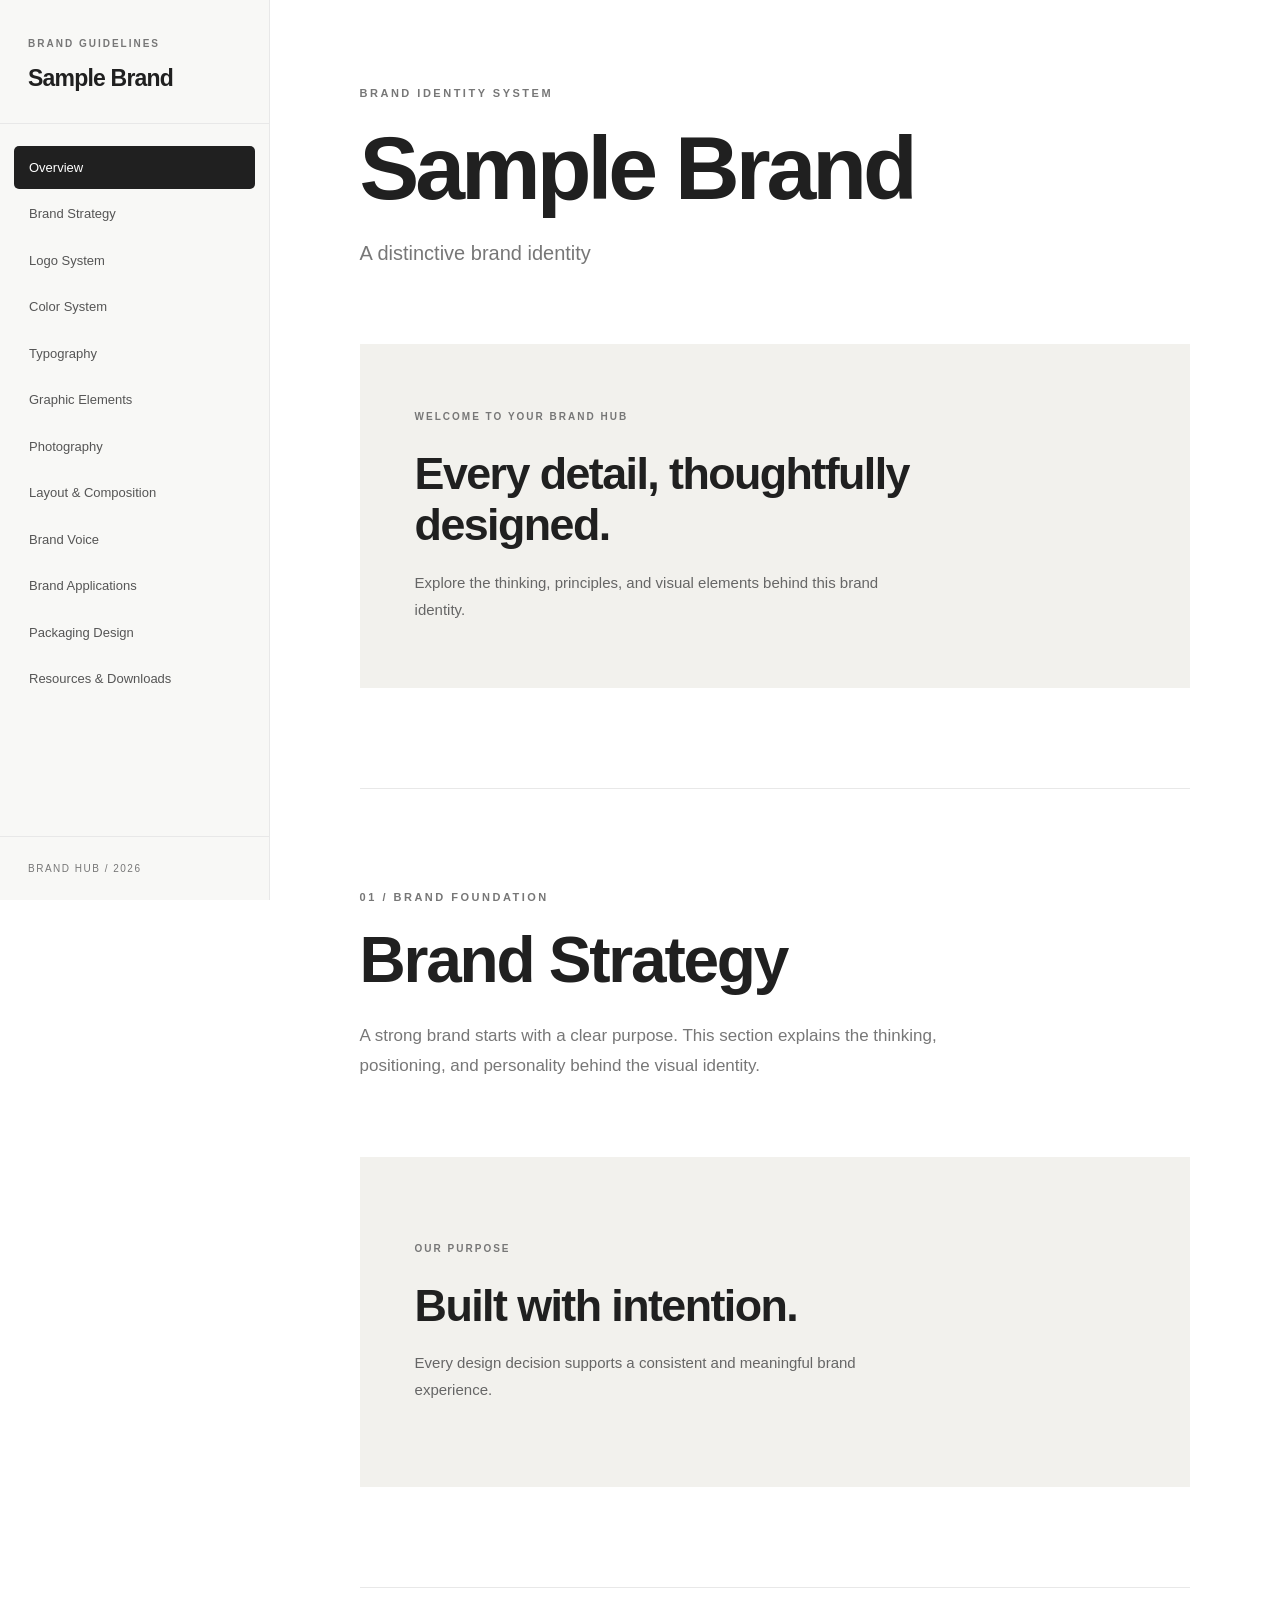
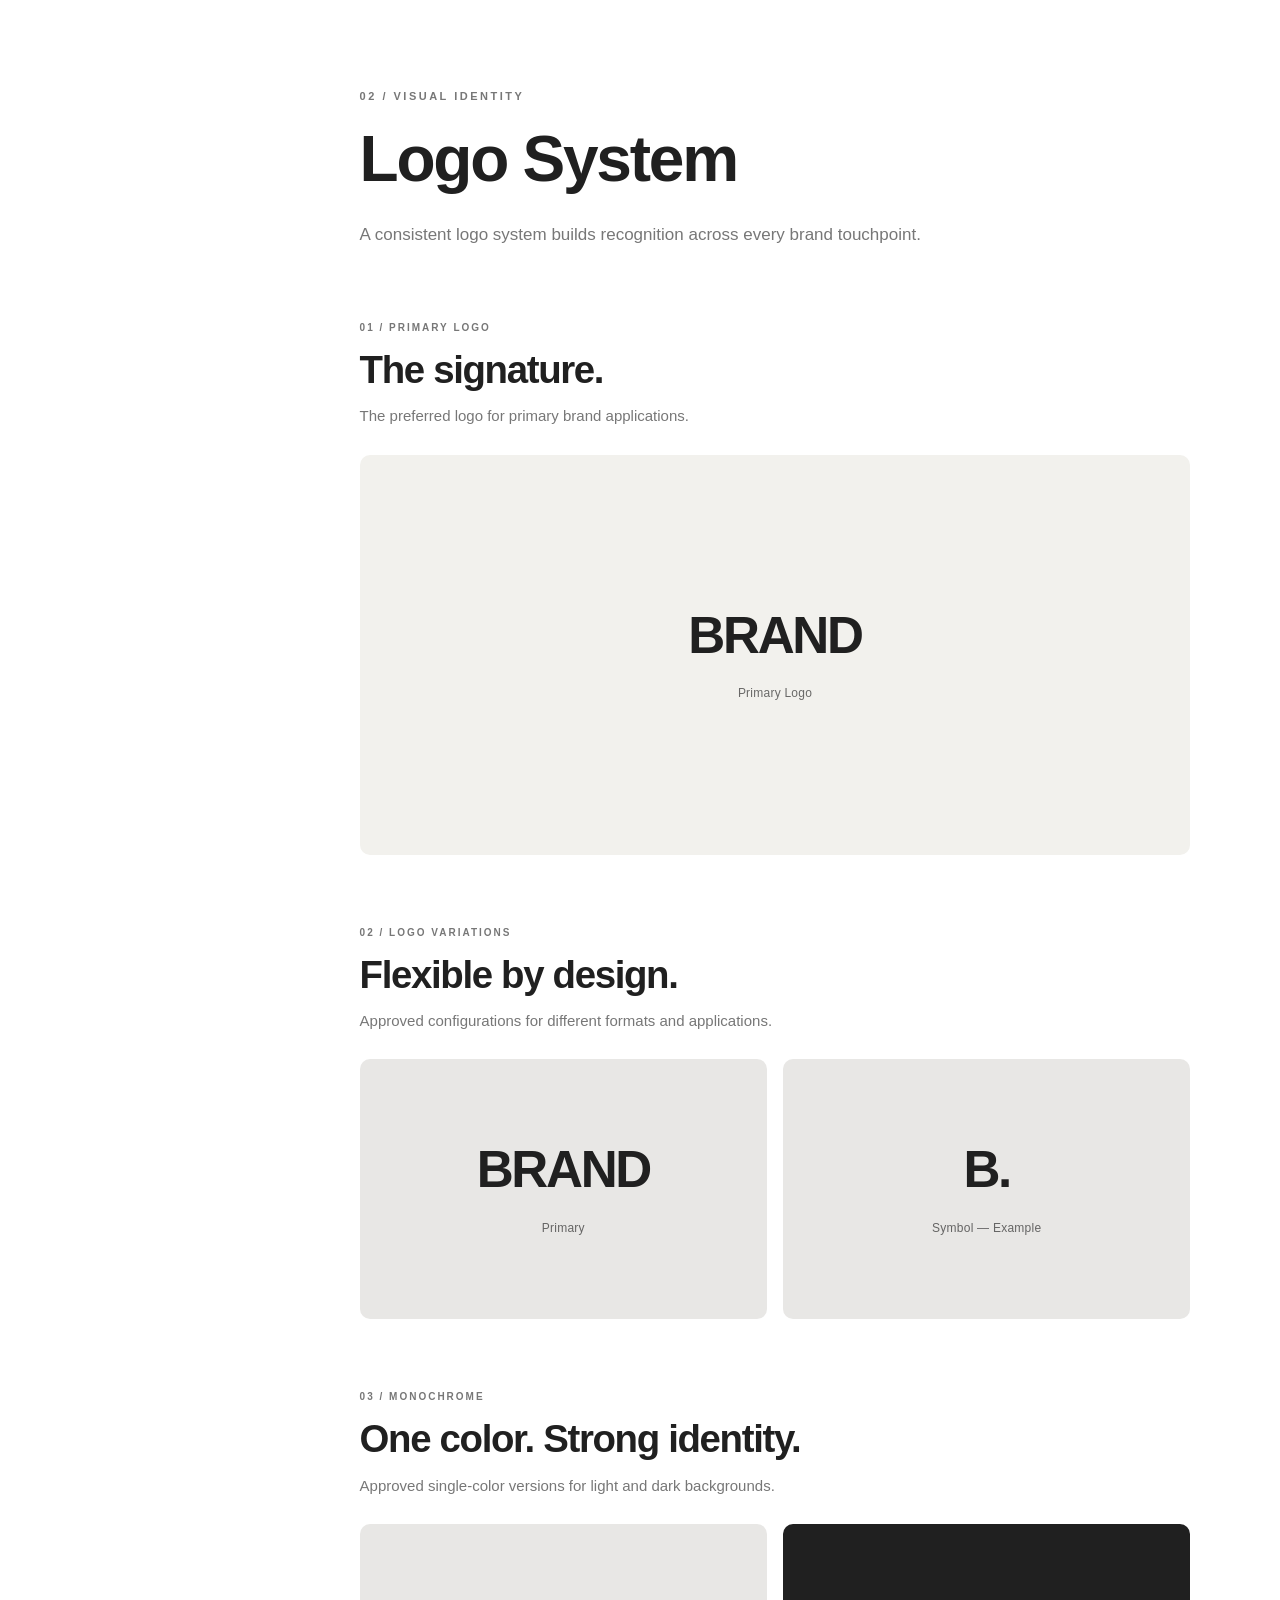
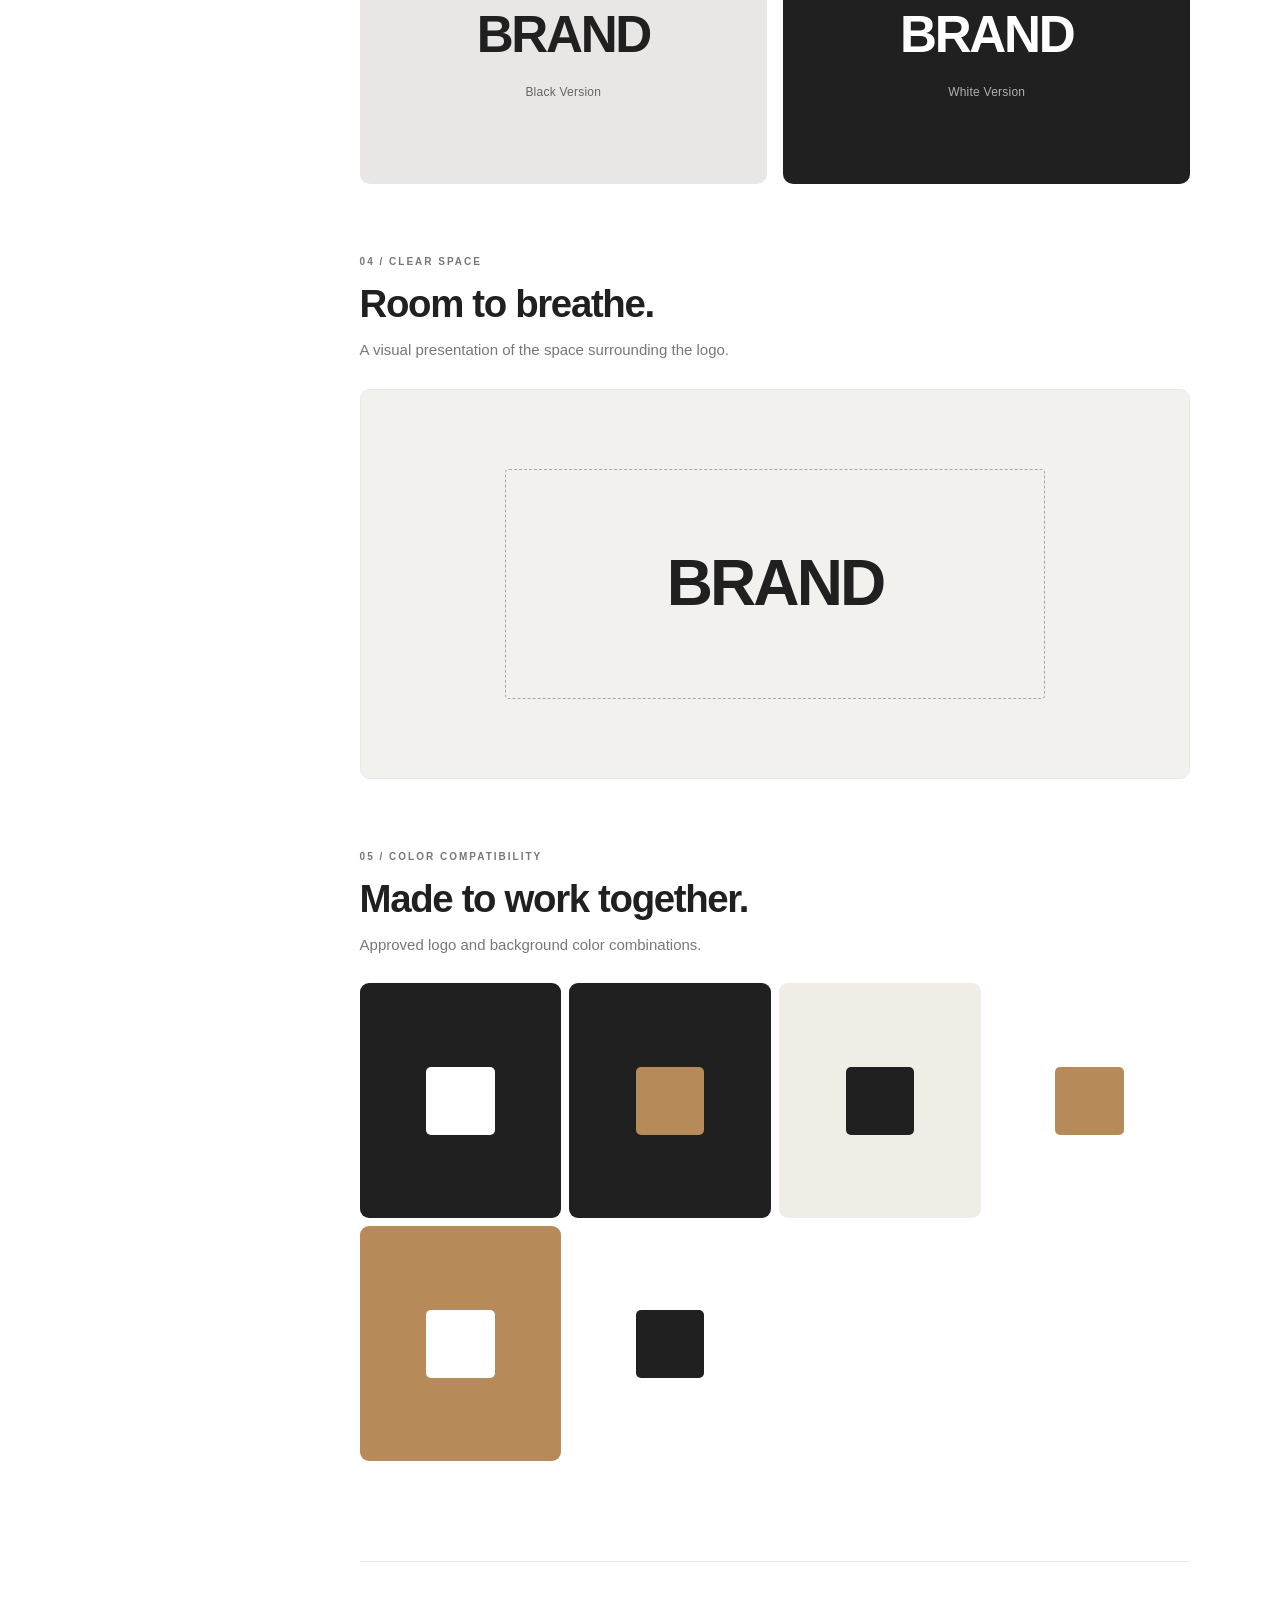
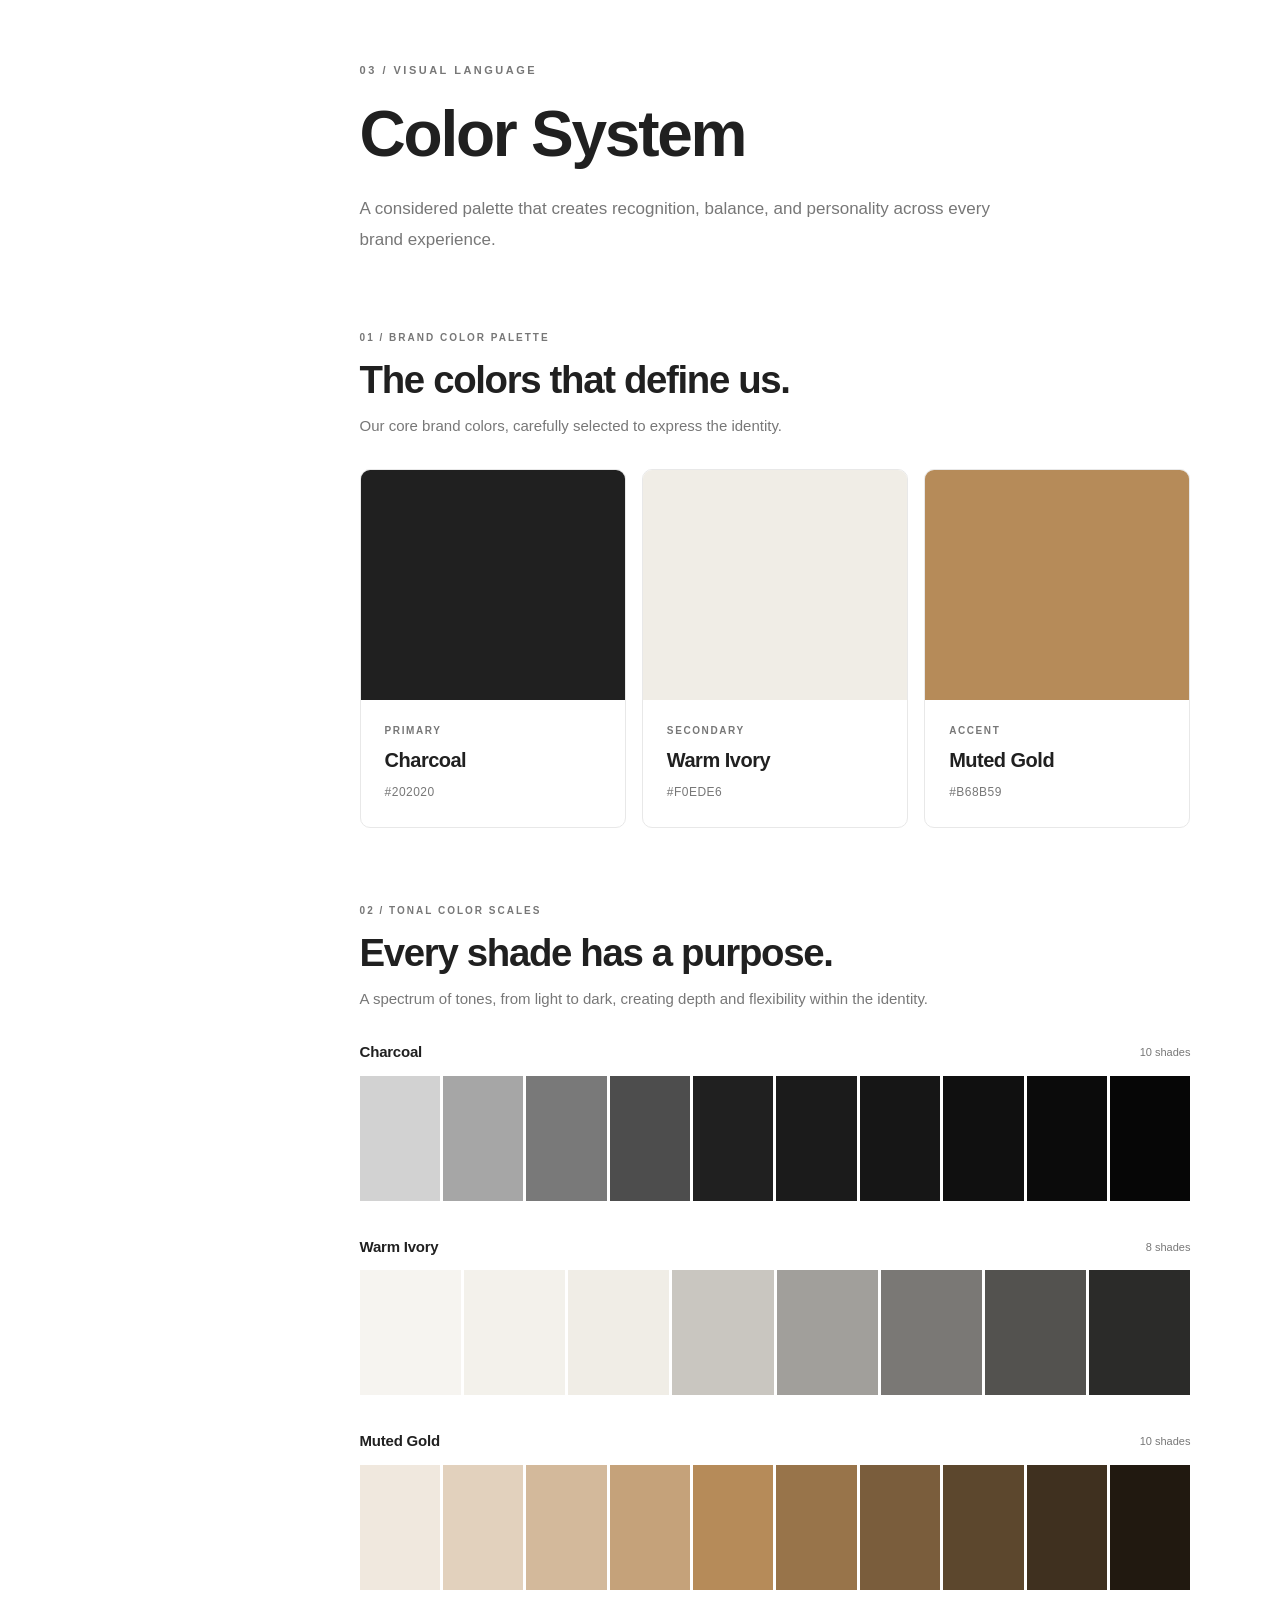
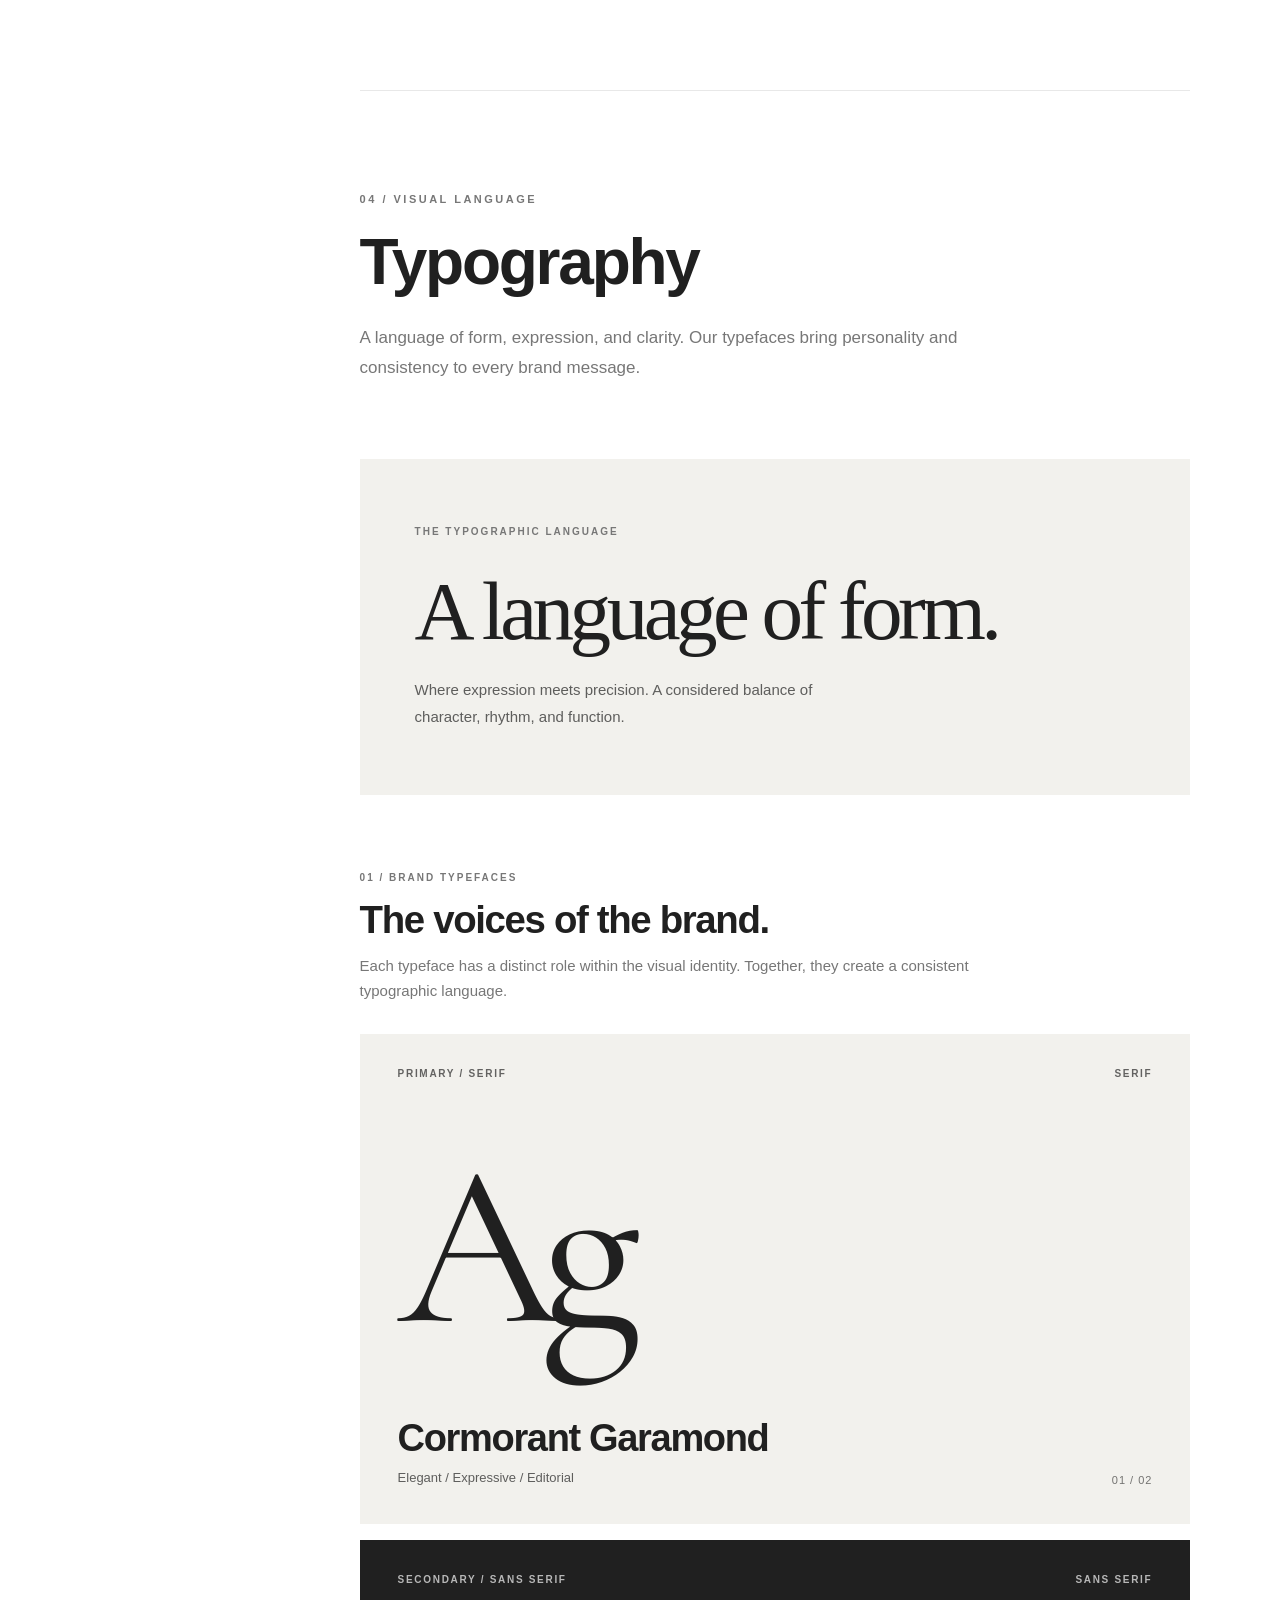
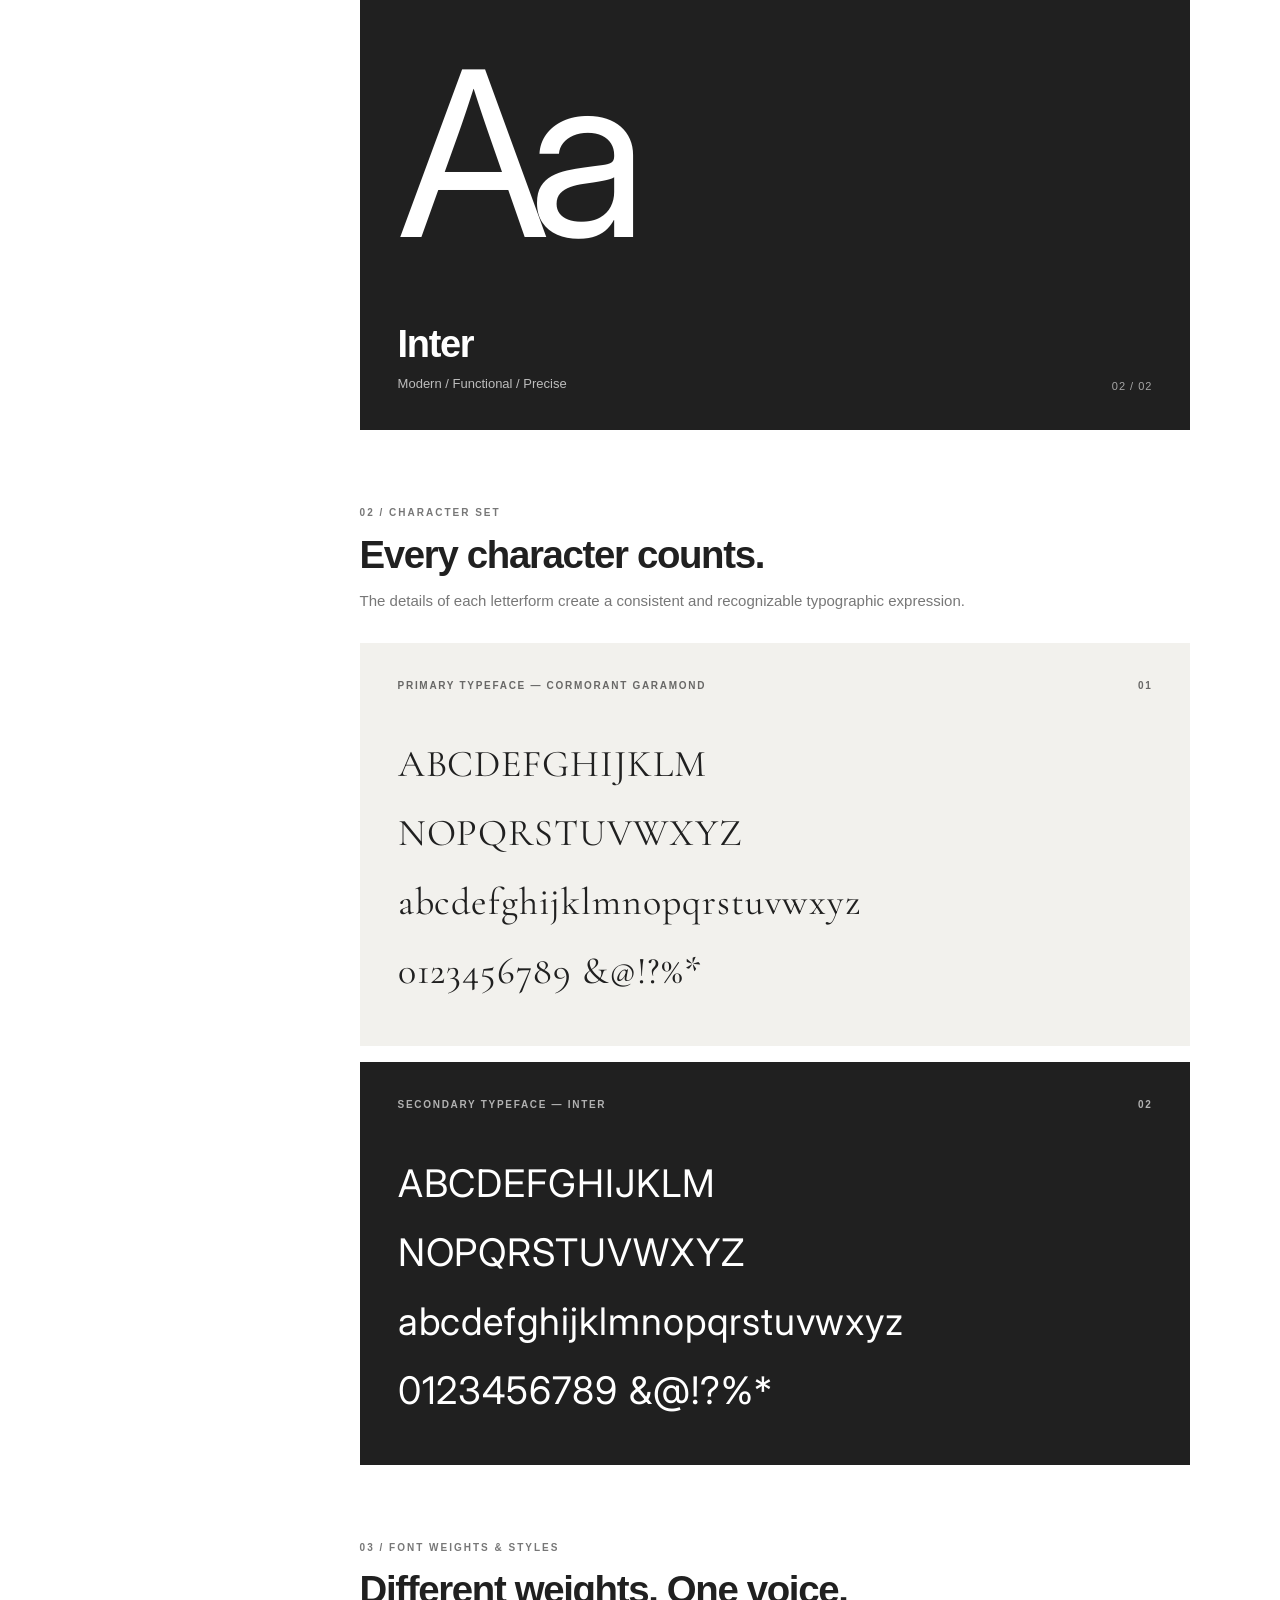
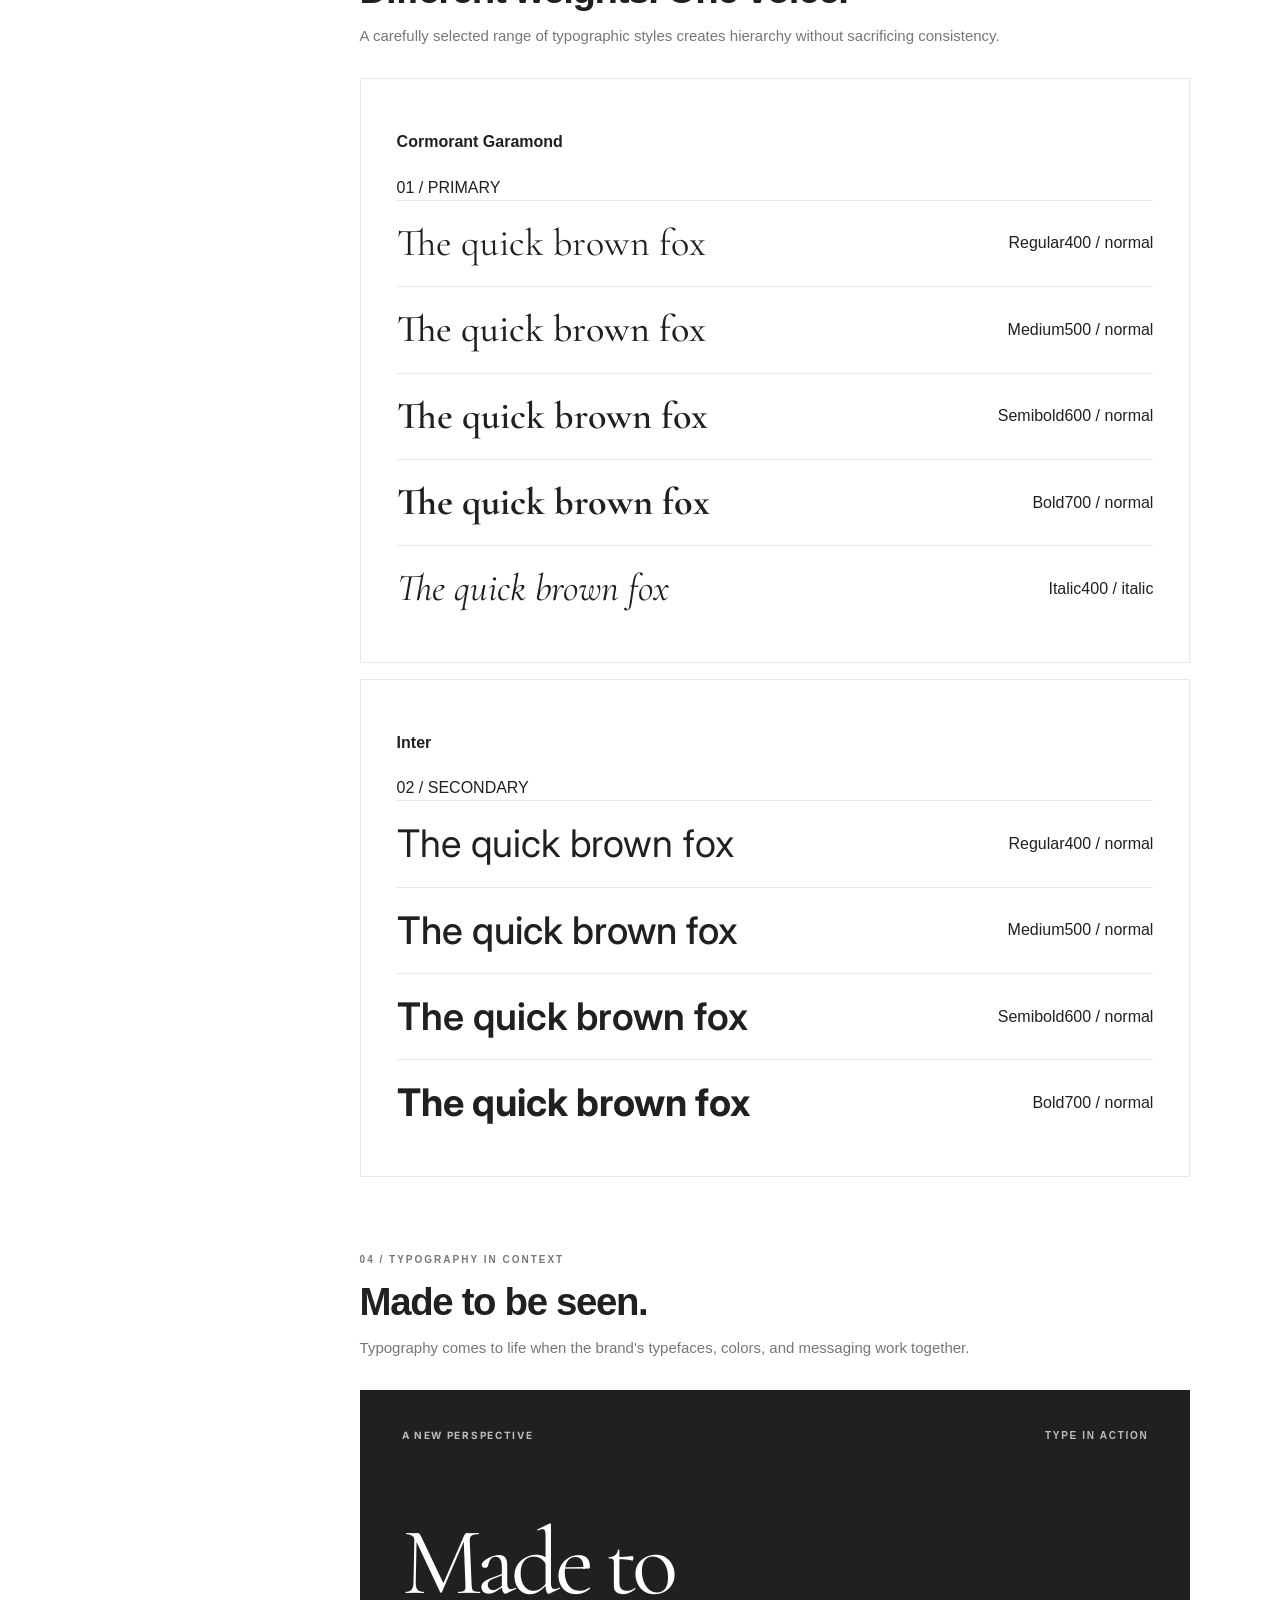
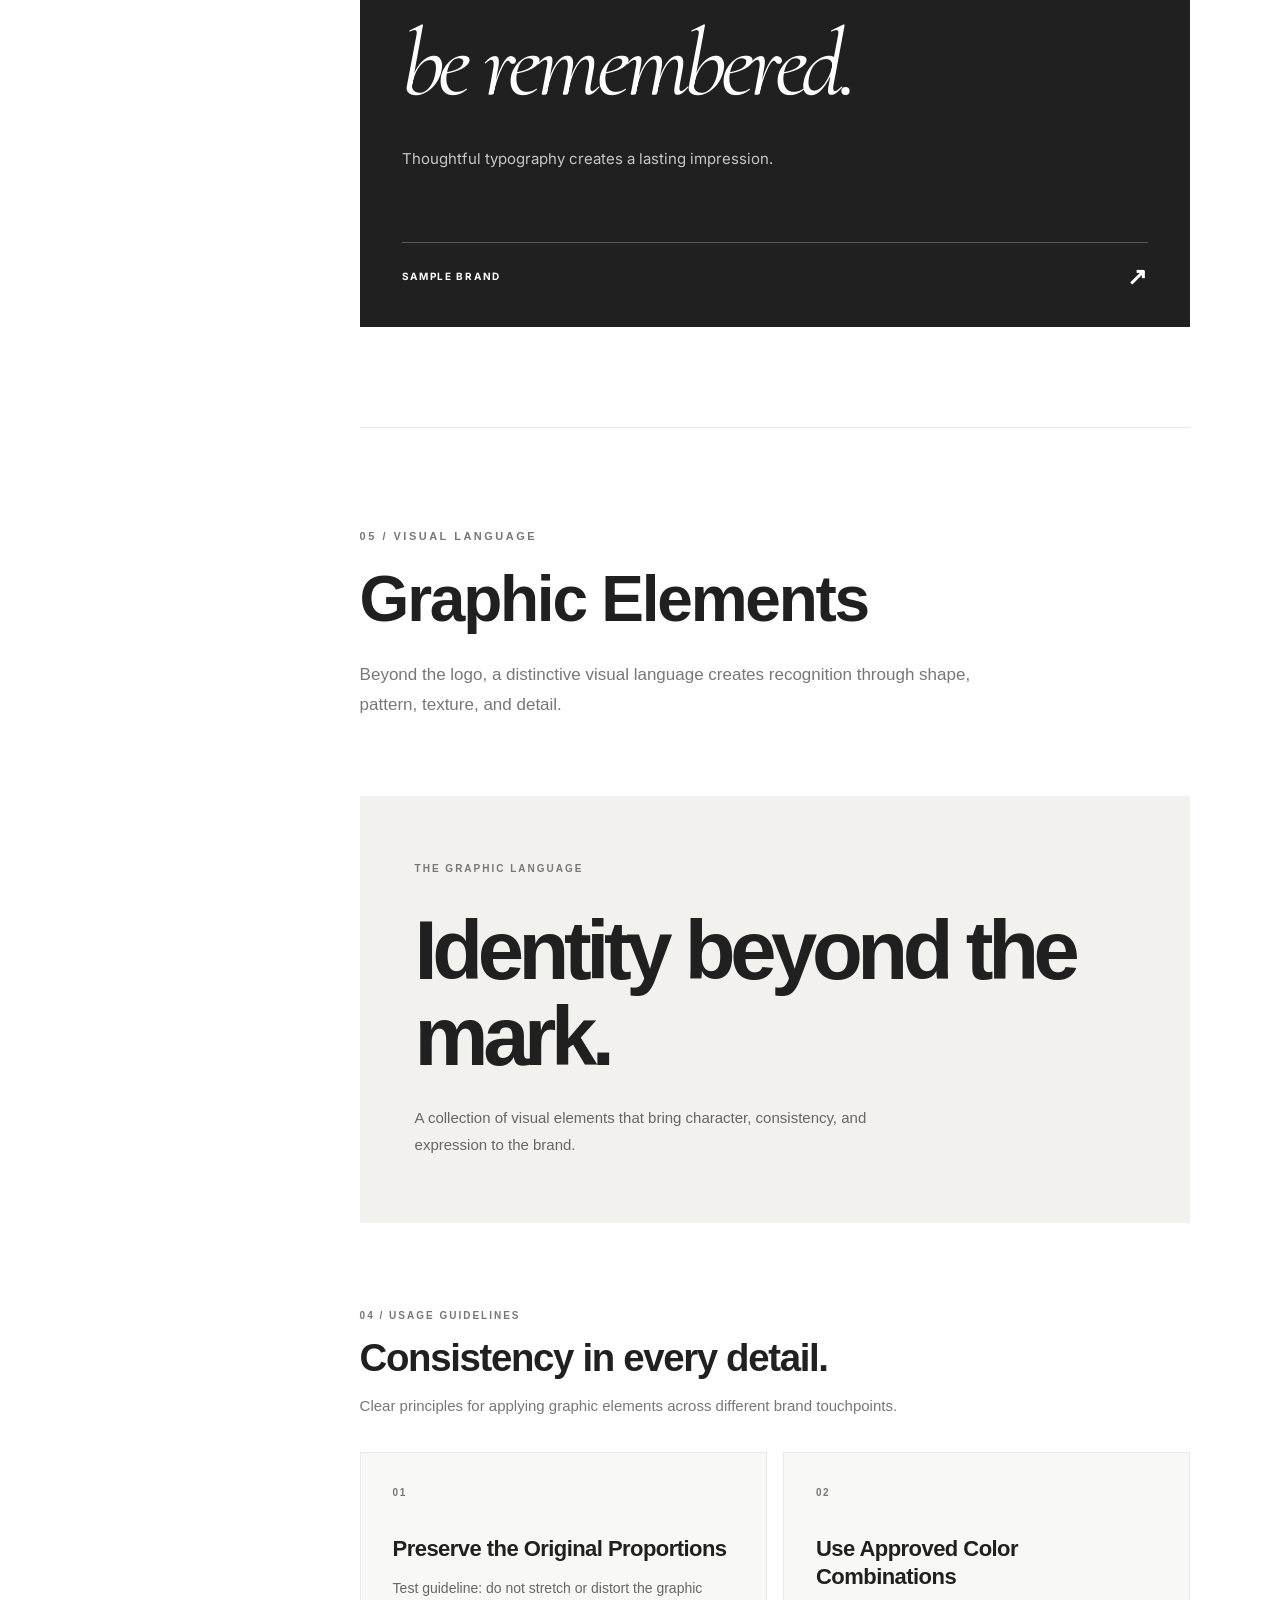
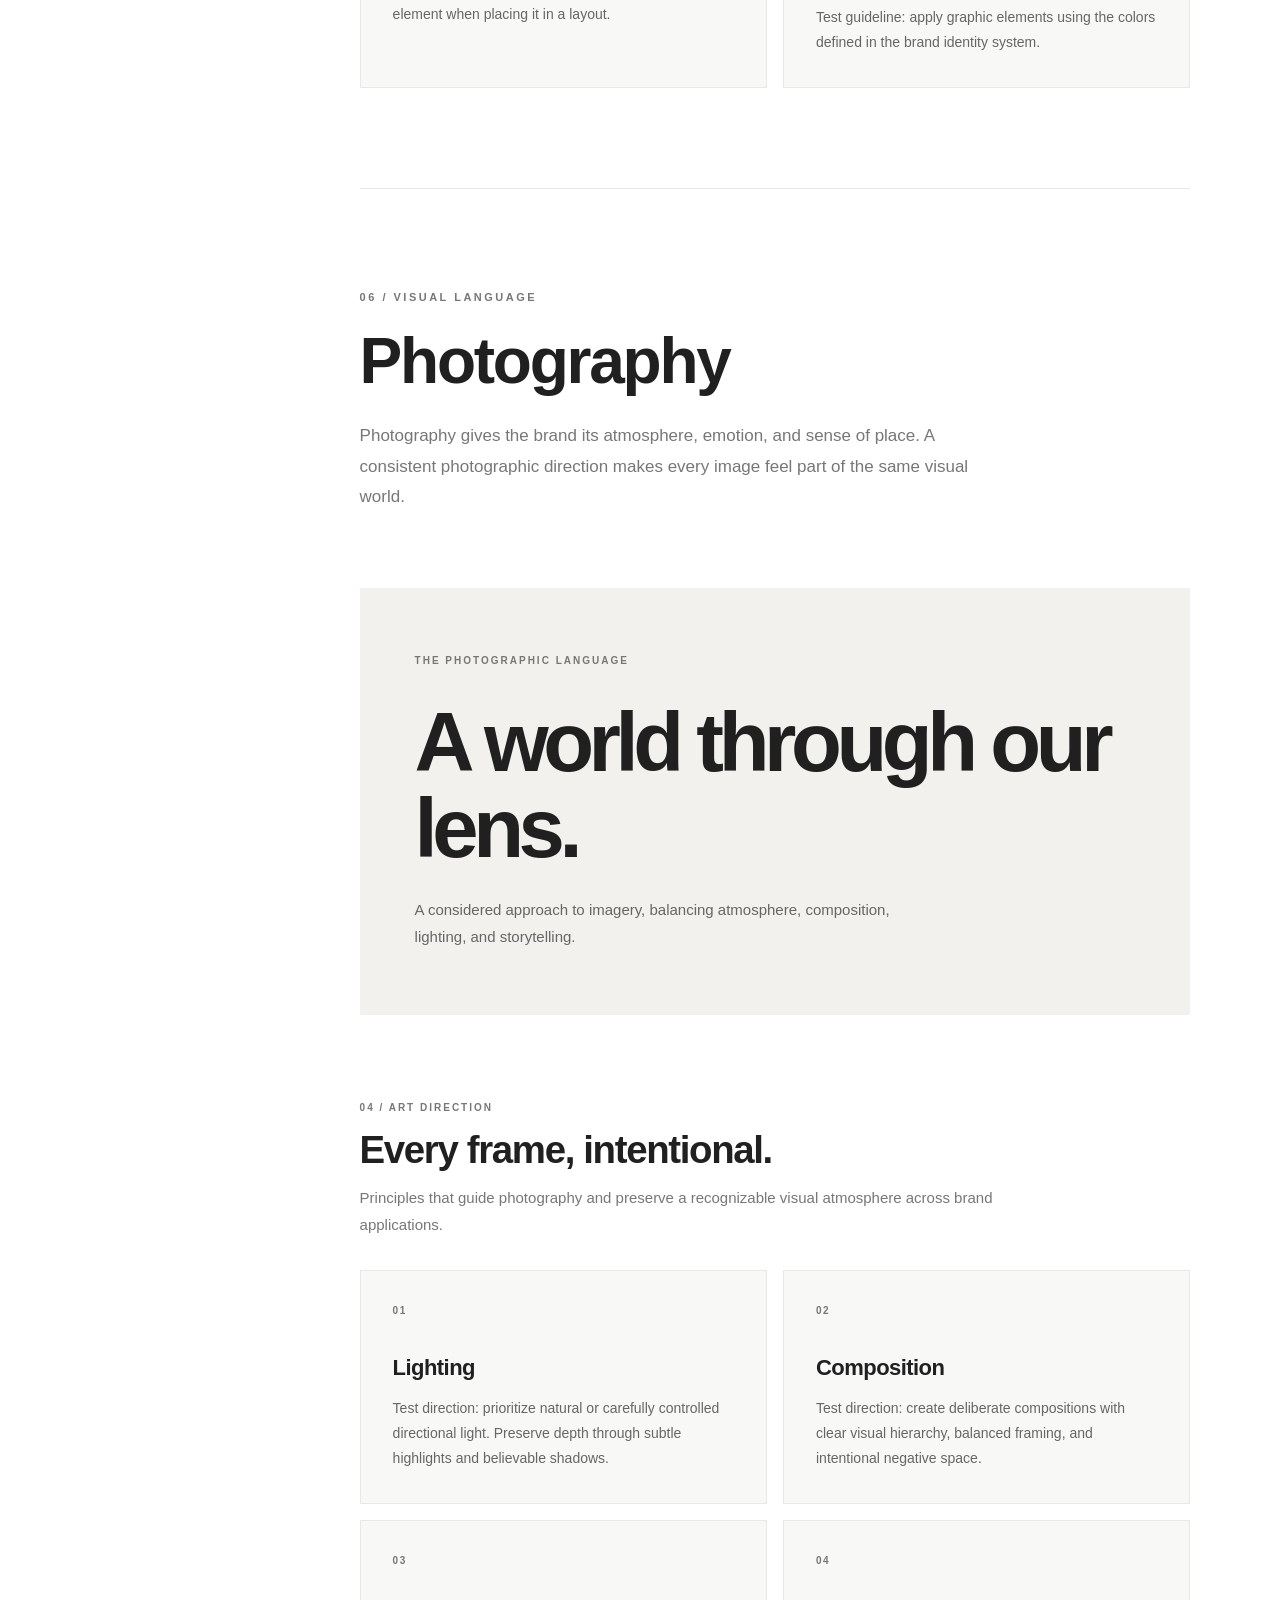
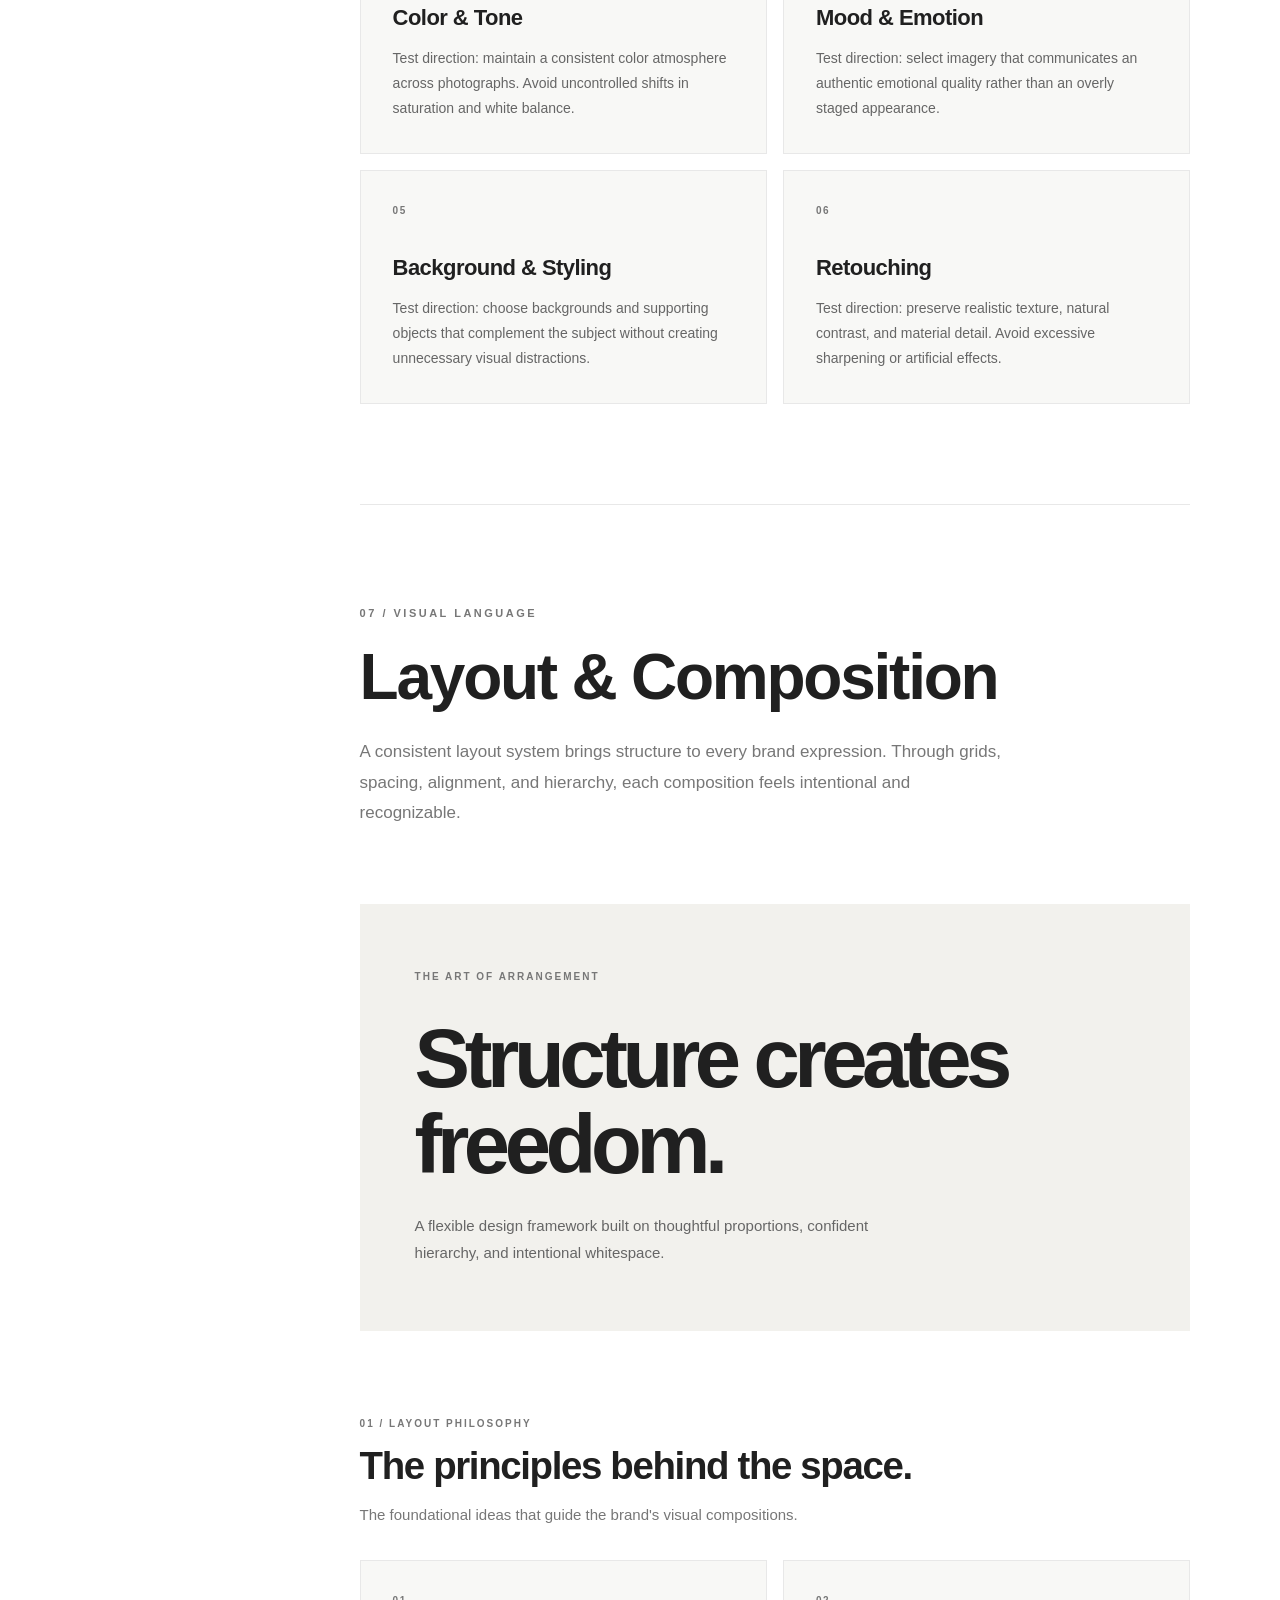
==== commit f609aa36: "Update index.html" ====
--- a/index.html
+++ b/index.html
@@ -1479,6 +1479,199 @@
 
       </section>
 
+      <!-- ====================================
+           11 — PACKAGING DESIGN
+           Concept 02: Editorial Packaging System
+           Optional: BRAND_CONFIG.sections.packaging
+           ==================================== -->
+
+      <section id="packaging" class="guideline-section">
+
+        <div class="page-eyebrow">10 / PHYSICAL IDENTITY</div>
+        <h2>Packaging Design</h2>
+        <p>
+          Packaging transforms the identity into a tangible experience.
+          From structure and materials to print finishes and details,
+          every element should feel unmistakably part of the brand.
+        </p>
+
+        <!-- EDITORIAL INTRO -->
+        <div class="packaging-editorial-intro">
+          <span id="packaging-intro-eyebrow" class="panel-label">
+            THE TANGIBLE IDENTITY
+          </span>
+          <h3 id="packaging-intro-headline">Designed to be held.</h3>
+          <p id="packaging-intro-description">
+            A thoughtful packaging system brings the brand to life through
+            form, texture, function, and a consistent visual language.
+          </p>
+        </div>
+
+        <!-- 01 / FEATURED PACKAGING -->
+        <div id="packaging-hero-feature" class="packaging-feature" hidden>
+          <div class="packaging-section-heading">
+            <span class="panel-label">01 / FEATURED PACKAGING</span>
+            <h3>The first impression, made tangible.</h3>
+            <p>A signature packaging presentation that captures the brand experience.</p>
+          </div>
+          <!-- BRAND_CONFIG.packagingDesign.featured -->
+          <div id="packaging-hero-canvas"
+               class="packaging-hero-canvas"
+               aria-label="Featured brand packaging"></div>
+        </div>
+
+        <!-- 02 / PACKAGING COLLECTION -->
+        <div id="packaging-collection-feature" class="packaging-feature" hidden>
+          <div class="packaging-section-heading">
+            <span class="panel-label">02 / PACKAGING COLLECTION</span>
+            <h3>One system. Every format.</h3>
+            <p>Boxes, bags, labels, wraps, and other formats working as one cohesive family.</p>
+          </div>
+          <!-- BRAND_CONFIG.packagingDesign.collection -->
+          <!-- Supports full, half, wide, tall, split, split-reverse layouts -->
+          <div id="packaging-collection-gallery"
+               class="packaging-collection-gallery"
+               aria-label="Approved packaging collection"></div>
+        </div>
+
+        <!-- 03 / MATERIALS & FINISHES -->
+        <div id="packaging-materials-feature" class="packaging-feature" hidden>
+          <div class="packaging-section-heading">
+            <span class="panel-label">03 / MATERIALS &amp; FINISHES</span>
+            <h3>Details you can feel.</h3>
+            <p>Paper stocks, textures, embossing, foiling, and production finishes.</p>
+          </div>
+          <!-- BRAND_CONFIG.packagingDesign.materials -->
+          <div id="packaging-materials-gallery"
+               class="packaging-materials-gallery"
+               aria-label="Packaging materials and finishes"></div>
+        </div>
+
+        <!-- 04 / PACKAGING SPECIFICATIONS -->
+        <div id="packaging-specifications-feature" class="packaging-feature" hidden>
+          <div class="packaging-section-heading">
+            <span class="panel-label">04 / PRODUCTION SPECIFICATIONS</span>
+            <h3>Precision in production.</h3>
+            <p>Essential dimensions, print requirements, and technical details for accurate reproduction.</p>
+          </div>
+          <!-- BRAND_CONFIG.packagingDesign.specifications -->
+          <div id="packaging-specifications-list"
+               class="packaging-specifications-list"
+               aria-label="Packaging production specifications"></div>
+        </div>
+
+        <!-- 05 / PACKAGING DO & DON'T -->
+        <div id="packaging-comparison-feature" class="packaging-feature" hidden>
+          <div class="packaging-section-heading">
+            <span class="panel-label">05 / PACKAGING STANDARDS</span>
+            <h3>Every detail, considered.</h3>
+            <p>Side-by-side examples of approved packaging applications and approaches to avoid.</p>
+          </div>
+          <!-- BRAND_CONFIG.packagingDesign.comparisons -->
+          <div id="packaging-comparison-gallery"
+               class="packaging-comparison-gallery"
+               aria-label="Packaging design do and don't examples"></div>
+        </div>
+
+      </section>
+
+      <!-- ====================================
+           12 — MOTION GUIDELINES
+           Concept 02: Editorial Motion System
+           Optional: BRAND_CONFIG.sections.motion
+           ==================================== -->
+
+      <section id="motion" class="guideline-section">
+
+        <div class="page-eyebrow">11 / IDENTITY IN MOTION</div>
+        <h2>Motion Guidelines</h2>
+        <p>
+          Motion adds rhythm, clarity, and personality to the identity.
+          A consistent approach to animation makes every transition,
+          reveal, and moving brand expression feel intentional.
+        </p>
+
+        <!-- EDITORIAL INTRO -->
+        <div class="motion-editorial-intro">
+          <span id="motion-intro-eyebrow" class="panel-label">
+            THE MOVING IDENTITY
+          </span>
+          <h3 id="motion-intro-headline">Movement with meaning.</h3>
+          <p id="motion-intro-description">
+            A considered motion language, defined by purposeful pacing,
+            recognizable behaviors, and seamless visual storytelling.
+          </p>
+        </div>
+
+        <!-- 01 / MOTION PHILOSOPHY -->
+        <div id="motion-philosophy-feature" class="motion-feature" hidden>
+          <div class="motion-section-heading">
+            <span class="panel-label">01 / MOTION PHILOSOPHY</span>
+            <h3>Every movement has a purpose.</h3>
+            <p>Core principles that guide how the brand moves and responds.</p>
+          </div>
+          <!-- BRAND_CONFIG.motionGuidelines.principles -->
+          <div id="motion-principles-gallery"
+               class="motion-principles-gallery"
+               aria-label="Brand motion principles"></div>
+        </div>
+
+        <!-- 02 / LOGO ANIMATION -->
+        <div id="motion-logo-feature" class="motion-feature" hidden>
+          <div class="motion-section-heading">
+            <span class="panel-label">02 / LOGO ANIMATION</span>
+            <h3>The signature, in motion.</h3>
+            <p>Approved logo reveals and animation treatments for the brand.</p>
+          </div>
+          <!-- BRAND_CONFIG.motionGuidelines.logoAnimations -->
+          <!-- May include poster images, local video sources, and descriptive guidance. -->
+          <div id="motion-logo-gallery"
+               class="motion-logo-gallery"
+               aria-label="Approved logo animation examples"></div>
+        </div>
+
+        <!-- 03 / MOTION BEHAVIORS -->
+        <div id="motion-behaviors-feature" class="motion-feature" hidden>
+          <div class="motion-section-heading">
+            <span class="panel-label">03 / TIMING &amp; BEHAVIOR</span>
+            <h3>Rhythm makes it recognizable.</h3>
+            <p>Timing, easing, transitions, and movement patterns that define the experience.</p>
+          </div>
+          <!-- BRAND_CONFIG.motionGuidelines.behaviors -->
+          <div id="motion-behaviors-gallery"
+               class="motion-behaviors-gallery"
+               aria-label="Brand animation timing and behaviors"></div>
+        </div>
+
+        <!-- 04 / MOTION APPLICATIONS -->
+        <div id="motion-applications-feature" class="motion-feature" hidden>
+          <div class="motion-section-heading">
+            <span class="panel-label">04 / MOTION APPLICATIONS</span>
+            <h3>The identity comes alive.</h3>
+            <p>Motion in context, from social content to interfaces and brand films.</p>
+          </div>
+          <!-- BRAND_CONFIG.motionGuidelines.applications -->
+          <!-- Supports flexible editorial layouts and optional video previews. -->
+          <div id="motion-applications-gallery"
+               class="motion-applications-gallery"
+               aria-label="Brand motion applications"></div>
+        </div>
+
+        <!-- 05 / MOTION DO & DON'T -->
+        <div id="motion-comparison-feature" class="motion-feature" hidden>
+          <div class="motion-section-heading">
+            <span class="panel-label">05 / MOTION STANDARDS</span>
+            <h3>Consistent from start to finish.</h3>
+            <p>Examples of motion treatments to embrace and those to avoid.</p>
+          </div>
+          <!-- BRAND_CONFIG.motionGuidelines.comparisons -->
+          <div id="motion-comparison-gallery"
+               class="motion-comparison-gallery"
+               aria-label="Motion guidelines do and don't examples"></div>
+        </div>
+
+      </section>
+
     </main>
 
   </div>
--- a/css/style.css
+++ b/css/style.css
@@ -1,3 +1,4 @@
+
 
 /* =========================================
    BRAND HUB — MASTER STYLESHEET
@@ -3584,3 +3585,691 @@
 @media (prefers-reduced-motion: reduce) {
   #voice * { scroll-behavior: auto; }
 }
+
+/* =========================================
+   BRAND APPLICATIONS — STEP 22.2
+   Editorial Application Showcase
+   ========================================= */
+
+#applications {
+  --applications-paper: var(--surface-warm, #f2f1ed);
+  --applications-soft: var(--surface-soft, #f8f8f6);
+  --applications-ink: var(--brand-text, #202020);
+  --applications-muted: var(--muted-text, #777);
+  --applications-line: var(--border-color, #e8e8e8);
+}
+
+#applications .applications-editorial-intro {
+  display: flex;
+  flex-direction: column;
+  justify-content: center;
+  margin-top: 75px;
+  min-height: 390px;
+  padding: 65px 55px;
+  background: var(--applications-paper);
+  color: var(--applications-ink);
+}
+
+#applications .applications-editorial-intro .panel-label { margin-bottom: 30px; }
+#applications .applications-editorial-intro h3 {
+  max-width: 850px;
+  margin: 0 0 24px;
+  font-size: clamp(44px, 6.5vw, 90px);
+  font-weight: 600;
+  line-height: 1.04;
+  letter-spacing: -0.06em;
+  overflow-wrap: anywhere;
+}
+#applications .applications-editorial-intro p {
+  max-width: 490px;
+  margin: 0;
+  font-size: 15px;
+  line-height: 1.8;
+  color: #666;
+}
+
+#applications .applications-feature { margin-top: 85px; min-width: 0; }
+#applications .applications-feature[hidden] { display: none !important; }
+#applications .applications-section-heading { margin-bottom: 30px; }
+#applications .applications-section-heading .panel-label { margin-bottom: 12px; }
+#applications .applications-section-heading h3 {
+  margin: 0 0 12px;
+  font-size: clamp(26px, 3vw, 40px);
+  font-weight: 600;
+  line-height: 1.2;
+  letter-spacing: -0.035em;
+}
+#applications .applications-section-heading p {
+  max-width: 650px;
+  margin: 0;
+  font-size: 15px;
+  line-height: 1.75;
+  color: var(--applications-muted);
+}
+
+#applications img { display: block; max-width: 100%; }
+#applications .applications-hero-canvas,
+#applications .applications-categories-gallery,
+#applications .applications-image-gallery,
+#applications .applications-details-gallery,
+#applications .applications-guidelines-list { min-width: 0; }
+
+/* 01 — Featured application */
+#applications .applications-hero-card,
+#applications .applications-featured-card,
+#applications .applications-hero-artwork {
+  min-width: 0;
+  overflow: hidden;
+  background: var(--applications-paper);
+}
+#applications .applications-hero-visual,
+#applications .applications-featured-visual,
+#applications .applications-hero-frame {
+  position: relative;
+  width: 100%;
+  min-height: 430px;
+  aspect-ratio: 16 / 10;
+  overflow: hidden;
+  background: var(--applications-paper);
+}
+#applications .applications-hero-image,
+#applications .applications-featured-image,
+#applications .applications-hero-visual img,
+#applications .applications-featured-visual img,
+#applications .applications-hero-frame img {
+  width: 100%;
+  height: 100%;
+  object-fit: var(--applications-image-fit, cover);
+  object-position: center;
+}
+#applications .applications-hero-content,
+#applications .applications-featured-content,
+#applications .applications-hero-caption {
+  padding: 26px 0 12px;
+  background: var(--brand-background, #fff);
+}
+
+/* 02 — Categories */
+#applications .applications-categories-gallery {
+  display: grid;
+  grid-template-columns: repeat(3, minmax(0, 1fr));
+  gap: 18px;
+}
+#applications .applications-category-card {
+  display: flex;
+  flex-direction: column;
+  min-width: 0;
+  overflow: hidden;
+  background: var(--applications-soft);
+}
+#applications .applications-category-visual {
+  position: relative;
+  width: 100%;
+  aspect-ratio: 4 / 3;
+  overflow: hidden;
+  background: var(--applications-paper);
+}
+#applications .applications-category-image,
+#applications .applications-category-visual img {
+  width: 100%;
+  height: 100%;
+  object-fit: cover;
+}
+#applications .applications-category-content { padding: 24px; }
+#applications .applications-category-number {
+  display: block;
+  margin-bottom: 25px;
+  font-size: 10px;
+  font-weight: 700;
+  letter-spacing: 1.5px;
+  color: var(--applications-muted);
+}
+
+/* 03 — Flexible editorial application gallery */
+#applications .applications-image-gallery {
+  display: grid;
+  grid-template-columns: repeat(2, minmax(0, 1fr));
+  gap: 20px 18px;
+  align-items: start;
+}
+#applications .applications-gallery-card,
+#applications .applications-image-card,
+#applications .applications-application-card {
+  display: flex;
+  flex-direction: column;
+  min-width: 0;
+  overflow: hidden;
+}
+#applications .applications-gallery-visual,
+#applications .applications-image-visual,
+#applications .applications-application-visual {
+  position: relative;
+  width: 100%;
+  aspect-ratio: 4 / 3;
+  overflow: hidden;
+  background: var(--applications-paper);
+}
+#applications .applications-gallery-image,
+#applications .applications-image-image,
+#applications .applications-application-image,
+#applications .applications-gallery-visual img,
+#applications .applications-image-visual img,
+#applications .applications-application-visual img {
+  display: block;
+  width: 100%;
+  height: 100%;
+  object-fit: var(--applications-image-fit, cover);
+  object-position: center;
+  transition: transform .65s ease;
+}
+#applications .applications-gallery-content,
+#applications .applications-image-content,
+#applications .applications-application-content { padding: 22px 0 14px; }
+#applications .applications-layout-full,
+#applications .applications-layout-wide { grid-column: 1 / -1; }
+#applications .applications-layout-full .applications-gallery-visual,
+#applications .applications-layout-full .applications-image-visual,
+#applications .applications-layout-wide .applications-gallery-visual,
+#applications .applications-layout-wide .applications-image-visual { aspect-ratio: 16 / 9; }
+#applications .applications-layout-tall .applications-gallery-visual,
+#applications .applications-layout-tall .applications-image-visual { aspect-ratio: 3 / 4; }
+#applications .applications-layout-split,
+#applications .applications-layout-split-reverse {
+  grid-column: 1 / -1;
+  display: grid;
+  grid-template-columns: 1.3fr 1fr;
+  align-items: stretch;
+  background: var(--applications-paper);
+}
+#applications .applications-layout-split-reverse { grid-template-columns: 1fr 1.3fr; }
+#applications .applications-layout-split .applications-gallery-visual,
+#applications .applications-layout-split .applications-image-visual,
+#applications .applications-layout-split-reverse .applications-gallery-visual,
+#applications .applications-layout-split-reverse .applications-image-visual {
+  height: 100%;
+  min-height: 350px;
+  aspect-ratio: auto;
+}
+#applications .applications-layout-split .applications-gallery-content,
+#applications .applications-layout-split .applications-image-content,
+#applications .applications-layout-split-reverse .applications-gallery-content,
+#applications .applications-layout-split-reverse .applications-image-content {
+  display: flex;
+  flex-direction: column;
+  justify-content: center;
+  padding: 40px;
+}
+#applications .applications-layout-split-reverse .applications-gallery-visual,
+#applications .applications-layout-split-reverse .applications-image-visual { grid-column: 2; grid-row: 1; }
+#applications .applications-layout-split-reverse .applications-gallery-content,
+#applications .applications-layout-split-reverse .applications-image-content { grid-column: 1; grid-row: 1; }
+
+/* 04 — Materials and details */
+#applications .applications-details-gallery {
+  display: grid;
+  grid-template-columns: repeat(2, minmax(0, 1fr));
+  gap: 18px;
+}
+#applications .applications-detail-card { min-width: 0; overflow: hidden; }
+#applications .applications-detail-visual {
+  position: relative;
+  width: 100%;
+  aspect-ratio: 4 / 3;
+  overflow: hidden;
+  background: var(--applications-paper);
+}
+#applications .applications-detail-image,
+#applications .applications-detail-visual img {
+  display: block;
+  width: 100%;
+  height: 100%;
+  object-fit: var(--applications-image-fit, cover);
+  transition: transform .65s ease;
+}
+#applications .applications-detail-content { padding: 22px 0 12px; }
+#applications .applications-detail-card.applications-layout-full { grid-column: 1 / -1; }
+#applications .applications-detail-card.applications-layout-full .applications-detail-visual { aspect-ratio: 16 / 9; }
+
+/* Shared editorial captions */
+#applications .applications-hero-category,
+#applications .applications-featured-category,
+#applications .applications-category-label,
+#applications .applications-gallery-category,
+#applications .applications-image-category,
+#applications .applications-application-category,
+#applications .applications-detail-category {
+  display: block;
+  margin-bottom: 10px;
+  font-size: 10px;
+  font-weight: 700;
+  letter-spacing: 1.5px;
+  text-transform: uppercase;
+  color: var(--applications-muted);
+}
+#applications .applications-hero-title,
+#applications .applications-featured-title,
+#applications .applications-category-title,
+#applications .applications-gallery-title,
+#applications .applications-image-title,
+#applications .applications-application-title,
+#applications .applications-detail-title {
+  margin: 0 0 10px;
+  font-size: clamp(21px, 2.5vw, 30px);
+  font-weight: 600;
+  line-height: 1.22;
+  letter-spacing: -0.03em;
+  overflow-wrap: anywhere;
+}
+#applications .applications-hero-description,
+#applications .applications-featured-description,
+#applications .applications-category-description,
+#applications .applications-gallery-description,
+#applications .applications-image-description,
+#applications .applications-application-description,
+#applications .applications-detail-description {
+  margin: 0;
+  max-width: 550px;
+  font-size: 14px;
+  line-height: 1.75;
+  color: var(--applications-muted);
+}
+
+/* 05 — Application guidelines */
+#applications .applications-guidelines-list {
+  display: grid;
+  grid-template-columns: repeat(2, minmax(0, 1fr));
+  gap: 16px;
+}
+#applications .applications-guideline-card {
+  display: flex;
+  flex-direction: column;
+  min-width: 0;
+  min-height: 235px;
+  padding: 32px;
+  border: 1px solid var(--applications-line);
+  background: var(--applications-soft);
+}
+#applications .applications-guideline-number {
+  display: block;
+  margin-bottom: 38px;
+  font-size: 10px;
+  font-weight: 700;
+  letter-spacing: 1.5px;
+  color: var(--applications-muted);
+}
+#applications .applications-guideline-title {
+  margin: auto 0 12px;
+  font-size: 22px;
+  font-weight: 600;
+  line-height: 1.25;
+  letter-spacing: -0.025em;
+}
+#applications .applications-guideline-description {
+  margin: 0;
+  font-size: 14px;
+  line-height: 1.75;
+  color: #666;
+}
+
+@media (hover: hover) {
+  #applications .applications-gallery-card:hover img,
+  #applications .applications-image-card:hover img,
+  #applications .applications-detail-card:hover img,
+  #applications .applications-category-card:hover img { transform: scale(1.035); }
+}
+
+@media (max-width: 900px) {
+  #applications .applications-editorial-intro { margin-top: 60px; min-height: 320px; padding: 50px 38px; }
+  #applications .applications-feature { margin-top: 65px; }
+  #applications .applications-categories-gallery { grid-template-columns: repeat(2, minmax(0, 1fr)); }
+  #applications .applications-hero-visual,
+  #applications .applications-featured-visual { min-height: 310px; }
+  #applications .applications-layout-split .applications-gallery-content,
+  #applications .applications-layout-split .applications-image-content,
+  #applications .applications-layout-split-reverse .applications-gallery-content,
+  #applications .applications-layout-split-reverse .applications-image-content { padding: 28px; }
+}
+
+@media (max-width: 640px) {
+  #applications .applications-editorial-intro { margin-top: 50px; min-height: 290px; padding: 42px 26px; }
+  #applications .applications-editorial-intro h3 { font-size: clamp(40px, 11vw, 64px); }
+  #applications .applications-editorial-intro p { font-size: 14px; }
+  #applications .applications-feature { margin-top: 55px; }
+  #applications .applications-section-heading { margin-bottom: 24px; }
+  #applications .applications-categories-gallery,
+  #applications .applications-image-gallery,
+  #applications .applications-details-gallery,
+  #applications .applications-guidelines-list { grid-template-columns: 1fr; }
+  #applications .applications-layout-full,
+  #applications .applications-layout-half,
+  #applications .applications-layout-wide,
+  #applications .applications-layout-tall,
+  #applications .applications-layout-split,
+  #applications .applications-layout-split-reverse { grid-column: 1 / -1; }
+  #applications .applications-layout-split,
+  #applications .applications-layout-split-reverse { display: flex; flex-direction: column; }
+  #applications .applications-layout-split .applications-gallery-visual,
+  #applications .applications-layout-split .applications-image-visual,
+  #applications .applications-layout-split-reverse .applications-gallery-visual,
+  #applications .applications-layout-split-reverse .applications-image-visual { height: auto; min-height: 240px; aspect-ratio: 4 / 3; }
+  #applications .applications-layout-split .applications-gallery-content,
+  #applications .applications-layout-split .applications-image-content,
+  #applications .applications-layout-split-reverse .applications-gallery-content,
+  #applications .applications-layout-split-reverse .applications-image-content { padding: 26px; }
+  #applications .applications-hero-visual,
+  #applications .applications-featured-visual,
+  #applications .applications-hero-frame { min-height: 240px; aspect-ratio: 4 / 3; }
+  #applications .applications-layout-full .applications-gallery-visual,
+  #applications .applications-layout-wide .applications-gallery-visual,
+  #applications .applications-layout-full .applications-image-visual,
+  #applications .applications-layout-wide .applications-image-visual { aspect-ratio: 4 / 3; }
+  #applications .applications-guideline-card { min-height: 210px; padding: 26px; }
+}
+
+@media (prefers-reduced-motion: reduce) {
+  #applications img { transition: none !important; }
+}
+
+/* =========================================
+   PACKAGING DESIGN — EDITORIAL PACKAGING SYSTEM
+   Step 23.2 | Client-configurable components
+   ========================================= */
+
+#packaging {
+  --packaging-paper: var(--surface-warm, #f2f1ed);
+  --packaging-soft: var(--surface-soft, #f8f8f6);
+  --packaging-ink: var(--brand-text, #202020);
+  --packaging-muted: var(--muted-text, #777777);
+  --packaging-line: var(--border-color, #e8e8e8);
+}
+
+#packaging .packaging-editorial-intro {
+  display: flex;
+  flex-direction: column;
+  justify-content: center;
+  margin-top: 75px;
+  min-height: 390px;
+  padding: 65px 55px;
+  background: var(--packaging-paper);
+  color: var(--packaging-ink);
+}
+#packaging .packaging-editorial-intro .panel-label { margin-bottom: 30px; }
+#packaging .packaging-editorial-intro h3 {
+  max-width: 850px;
+  margin: 0 0 22px;
+  font-size: clamp(45px, 6.5vw, 90px);
+  font-weight: 600;
+  line-height: 1.03;
+  letter-spacing: -0.065em;
+  overflow-wrap: anywhere;
+}
+#packaging .packaging-editorial-intro p {
+  max-width: 490px;
+  margin: 0;
+  font-size: 15px;
+  line-height: 1.8;
+  color: var(--packaging-muted);
+}
+#packaging .packaging-feature { margin-top: 85px; min-width: 0; }
+#packaging .packaging-feature[hidden] { display: none !important; }
+#packaging .packaging-section-heading { margin-bottom: 30px; }
+#packaging .packaging-section-heading .panel-label { margin-bottom: 12px; }
+#packaging .packaging-section-heading h3 {
+  margin: 0 0 10px;
+  font-size: clamp(26px, 3vw, 40px);
+  font-weight: 600;
+  line-height: 1.2;
+  letter-spacing: -0.035em;
+}
+#packaging .packaging-section-heading p {
+  max-width: 650px;
+  margin: 0;
+  font-size: 15px;
+  line-height: 1.75;
+  color: var(--packaging-muted);
+}
+
+/* 01 — Featured packaging */
+#packaging .packaging-hero-canvas { min-width: 0; }
+#packaging .packaging-hero-card { min-width: 0; }
+#packaging .packaging-hero-visual,
+#packaging .packaging-hero-frame {
+  position: relative;
+  display: flex;
+  align-items: center;
+  justify-content: center;
+  min-height: 450px;
+  aspect-ratio: 16 / 10;
+  overflow: hidden;
+  background: var(--packaging-paper);
+}
+#packaging .packaging-hero-image,
+#packaging .packaging-collection-image,
+#packaging .packaging-material-image,
+#packaging .packaging-comparison-image {
+  display: block;
+  width: 100%;
+  height: 100%;
+  object-fit: var(--packaging-image-fit, cover);
+  object-position: center;
+}
+#packaging .packaging-hero-visual > img,
+#packaging .packaging-hero-frame > img,
+#packaging .packaging-collection-visual > img,
+#packaging .packaging-material-visual > img,
+#packaging .packaging-comparison-visual > img {
+  position: absolute;
+  inset: 0;
+  width: 100%;
+  height: 100%;
+  object-fit: var(--packaging-image-fit, cover);
+}
+#packaging .packaging-hero-content { padding: 24px 0 8px; }
+#packaging .packaging-hero-category,
+#packaging .packaging-collection-category,
+#packaging .packaging-material-category,
+#packaging .packaging-specification-category {
+  display: block;
+  margin-bottom: 10px;
+  font-size: 10px;
+  font-weight: 700;
+  letter-spacing: 1.6px;
+  text-transform: uppercase;
+  color: var(--packaging-muted);
+}
+#packaging .packaging-hero-title { margin: 0 0 9px; font-size: clamp(24px, 3vw, 36px); letter-spacing: -0.035em; line-height: 1.2; }
+#packaging .packaging-hero-description,
+#packaging .packaging-collection-description,
+#packaging .packaging-material-description,
+#packaging .packaging-specification-description {
+  margin: 0;
+  max-width: 560px;
+  font-size: 14px;
+  line-height: 1.75;
+  color: var(--packaging-muted);
+}
+
+/* 02 — Packaging collection */
+#packaging .packaging-collection-gallery {
+  display: grid;
+  grid-template-columns: repeat(2, minmax(0, 1fr));
+  gap: 18px;
+  align-items: start;
+}
+#packaging .packaging-collection-card { min-width: 0; overflow: hidden; }
+#packaging .packaging-collection-visual {
+  position: relative;
+  display: flex;
+  align-items: center;
+  justify-content: center;
+  width: 100%;
+  aspect-ratio: 4 / 3;
+  overflow: hidden;
+  background: var(--packaging-paper);
+}
+#packaging .packaging-collection-content { padding: 23px 2px 10px; }
+#packaging .packaging-collection-title,
+#packaging .packaging-material-title {
+  margin: 0 0 10px;
+  font-size: clamp(21px, 2.5vw, 30px);
+  font-weight: 600;
+  line-height: 1.2;
+  letter-spacing: -0.03em;
+}
+#packaging .packaging-layout-full,
+#packaging .packaging-layout-wide { grid-column: 1 / -1; }
+#packaging .packaging-layout-full .packaging-collection-visual { aspect-ratio: 16 / 9; }
+#packaging .packaging-layout-wide .packaging-collection-visual { aspect-ratio: 16 / 8; }
+#packaging .packaging-layout-tall .packaging-collection-visual { aspect-ratio: 3 / 4; }
+#packaging .packaging-layout-split,
+#packaging .packaging-layout-split-reverse {
+  grid-column: 1 / -1;
+  display: grid;
+  grid-template-columns: minmax(0, 1.35fr) minmax(0, 1fr);
+  align-items: stretch;
+  background: var(--packaging-paper);
+}
+#packaging .packaging-layout-split-reverse { grid-template-columns: minmax(0, 1fr) minmax(0, 1.35fr); }
+#packaging .packaging-layout-split .packaging-collection-visual,
+#packaging .packaging-layout-split-reverse .packaging-collection-visual {
+  min-height: 360px;
+  height: 100%;
+  aspect-ratio: auto;
+}
+#packaging .packaging-layout-split .packaging-collection-content,
+#packaging .packaging-layout-split-reverse .packaging-collection-content {
+  display: flex;
+  flex-direction: column;
+  justify-content: center;
+  padding: 42px;
+}
+#packaging .packaging-layout-split-reverse .packaging-collection-visual { grid-column: 2; grid-row: 1; }
+#packaging .packaging-layout-split-reverse .packaging-collection-content { grid-column: 1; grid-row: 1; }
+
+/* 03 — Materials and finishes */
+#packaging .packaging-materials-gallery {
+  display: grid;
+  grid-template-columns: repeat(2, minmax(0, 1fr));
+  gap: 18px;
+}
+#packaging .packaging-material-card { min-width: 0; }
+#packaging .packaging-material-visual {
+  position: relative;
+  width: 100%;
+  aspect-ratio: 4 / 3;
+  overflow: hidden;
+  background: var(--packaging-paper);
+}
+#packaging .packaging-material-content { padding: 22px 0 8px; }
+
+/* 04 — Production specifications */
+#packaging .packaging-specifications-list {
+  display: grid;
+  grid-template-columns: repeat(2, minmax(0, 1fr));
+  gap: 16px;
+}
+#packaging .packaging-specification-card {
+  min-width: 0;
+  padding: 32px;
+  border: 1px solid var(--packaging-line);
+  background: var(--packaging-soft);
+}
+#packaging .packaging-specification-number {
+  display: block;
+  margin-bottom: 34px;
+  font-size: 10px;
+  font-weight: 700;
+  letter-spacing: 1.5px;
+  color: var(--packaging-muted);
+}
+#packaging .packaging-specification-title {
+  margin: 0 0 12px;
+  font-size: 22px;
+  font-weight: 600;
+  letter-spacing: -0.025em;
+  line-height: 1.25;
+}
+#packaging .packaging-specification-value {
+  display: block;
+  margin: 0 0 12px;
+  font-size: 15px;
+  font-weight: 600;
+}
+
+/* 05 — Approved / avoid comparisons */
+#packaging .packaging-comparison-gallery { display: flex; flex-direction: column; gap: 32px; }
+#packaging .packaging-comparison-pair {
+  display: grid;
+  grid-template-columns: repeat(2, minmax(0, 1fr));
+  gap: 16px;
+}
+#packaging .packaging-comparison-card { min-width: 0; }
+#packaging .packaging-comparison-visual {
+  position: relative;
+  width: 100%;
+  aspect-ratio: 4 / 3;
+  overflow: hidden;
+  background: var(--packaging-paper);
+}
+#packaging .packaging-comparison-content { padding: 18px 0 6px; }
+#packaging .packaging-comparison-status {
+  display: block;
+  margin-bottom: 10px;
+  font-size: 10px;
+  font-weight: 700;
+  letter-spacing: 1.5px;
+  text-transform: uppercase;
+}
+#packaging .packaging-comparison-approved .packaging-comparison-status { color: #41634a; }
+#packaging .packaging-comparison-avoid .packaging-comparison-status { color: #a04e4e; }
+#packaging .packaging-comparison-title { margin: 0 0 9px; font-size: 20px; line-height: 1.25; letter-spacing: -0.025em; }
+#packaging .packaging-comparison-description { margin: 0; font-size: 14px; line-height: 1.75; color: var(--packaging-muted); }
+
+@media (hover: hover) {
+  #packaging .packaging-hero-visual img,
+  #packaging .packaging-collection-visual img,
+  #packaging .packaging-material-visual img { transition: transform 0.6s ease; }
+  #packaging .packaging-hero-card:hover img,
+  #packaging .packaging-collection-card:hover img,
+  #packaging .packaging-material-card:hover img { transform: scale(1.025); }
+}
+@media (max-width: 900px) {
+  #packaging .packaging-editorial-intro { min-height: 320px; margin-top: 60px; padding: 50px 38px; }
+  #packaging .packaging-feature { margin-top: 65px; }
+  #packaging .packaging-hero-visual,
+  #packaging .packaging-hero-frame { min-height: 320px; }
+  #packaging .packaging-layout-split .packaging-collection-content,
+  #packaging .packaging-layout-split-reverse .packaging-collection-content { padding: 30px; }
+  #packaging .packaging-layout-split .packaging-collection-visual,
+  #packaging .packaging-layout-split-reverse .packaging-collection-visual { min-height: 280px; }
+}
+@media (max-width: 640px) {
+  #packaging .packaging-editorial-intro { margin-top: 50px; min-height: 280px; padding: 42px 26px; }
+  #packaging .packaging-editorial-intro h3 { font-size: clamp(40px, 11vw, 64px); }
+  #packaging .packaging-feature { margin-top: 55px; }
+  #packaging .packaging-section-heading { margin-bottom: 24px; }
+  #packaging .packaging-collection-gallery,
+  #packaging .packaging-materials-gallery,
+  #packaging .packaging-specifications-list,
+  #packaging .packaging-comparison-pair { grid-template-columns: 1fr; }
+  #packaging .packaging-layout-full,
+  #packaging .packaging-layout-half,
+  #packaging .packaging-layout-wide,
+  #packaging .packaging-layout-tall,
+  #packaging .packaging-layout-split,
+  #packaging .packaging-layout-split-reverse { grid-column: 1 / -1; }
+  #packaging .packaging-layout-split,
+  #packaging .packaging-layout-split-reverse { display: flex; flex-direction: column; }
+  #packaging .packaging-layout-split .packaging-collection-visual,
+  #packaging .packaging-layout-split-reverse .packaging-collection-visual { height: auto; min-height: 240px; aspect-ratio: 4 / 3; }
+  #packaging .packaging-layout-split .packaging-collection-content,
+  #packaging .packaging-layout-split-reverse .packaging-collection-content { padding: 26px; }
+  #packaging .packaging-hero-visual,
+  #packaging .packaging-hero-frame { min-height: 240px; aspect-ratio: 4 / 3; }
+  #packaging .packaging-layout-full .packaging-collection-visual,
+  #packaging .packaging-layout-wide .packaging-collection-visual { aspect-ratio: 4 / 3; }
+  #packaging .packaging-specification-card { padding: 26px; }
+}
+@media (prefers-reduced-motion: reduce) {
+  #packaging img { transition: none !important; }
+}
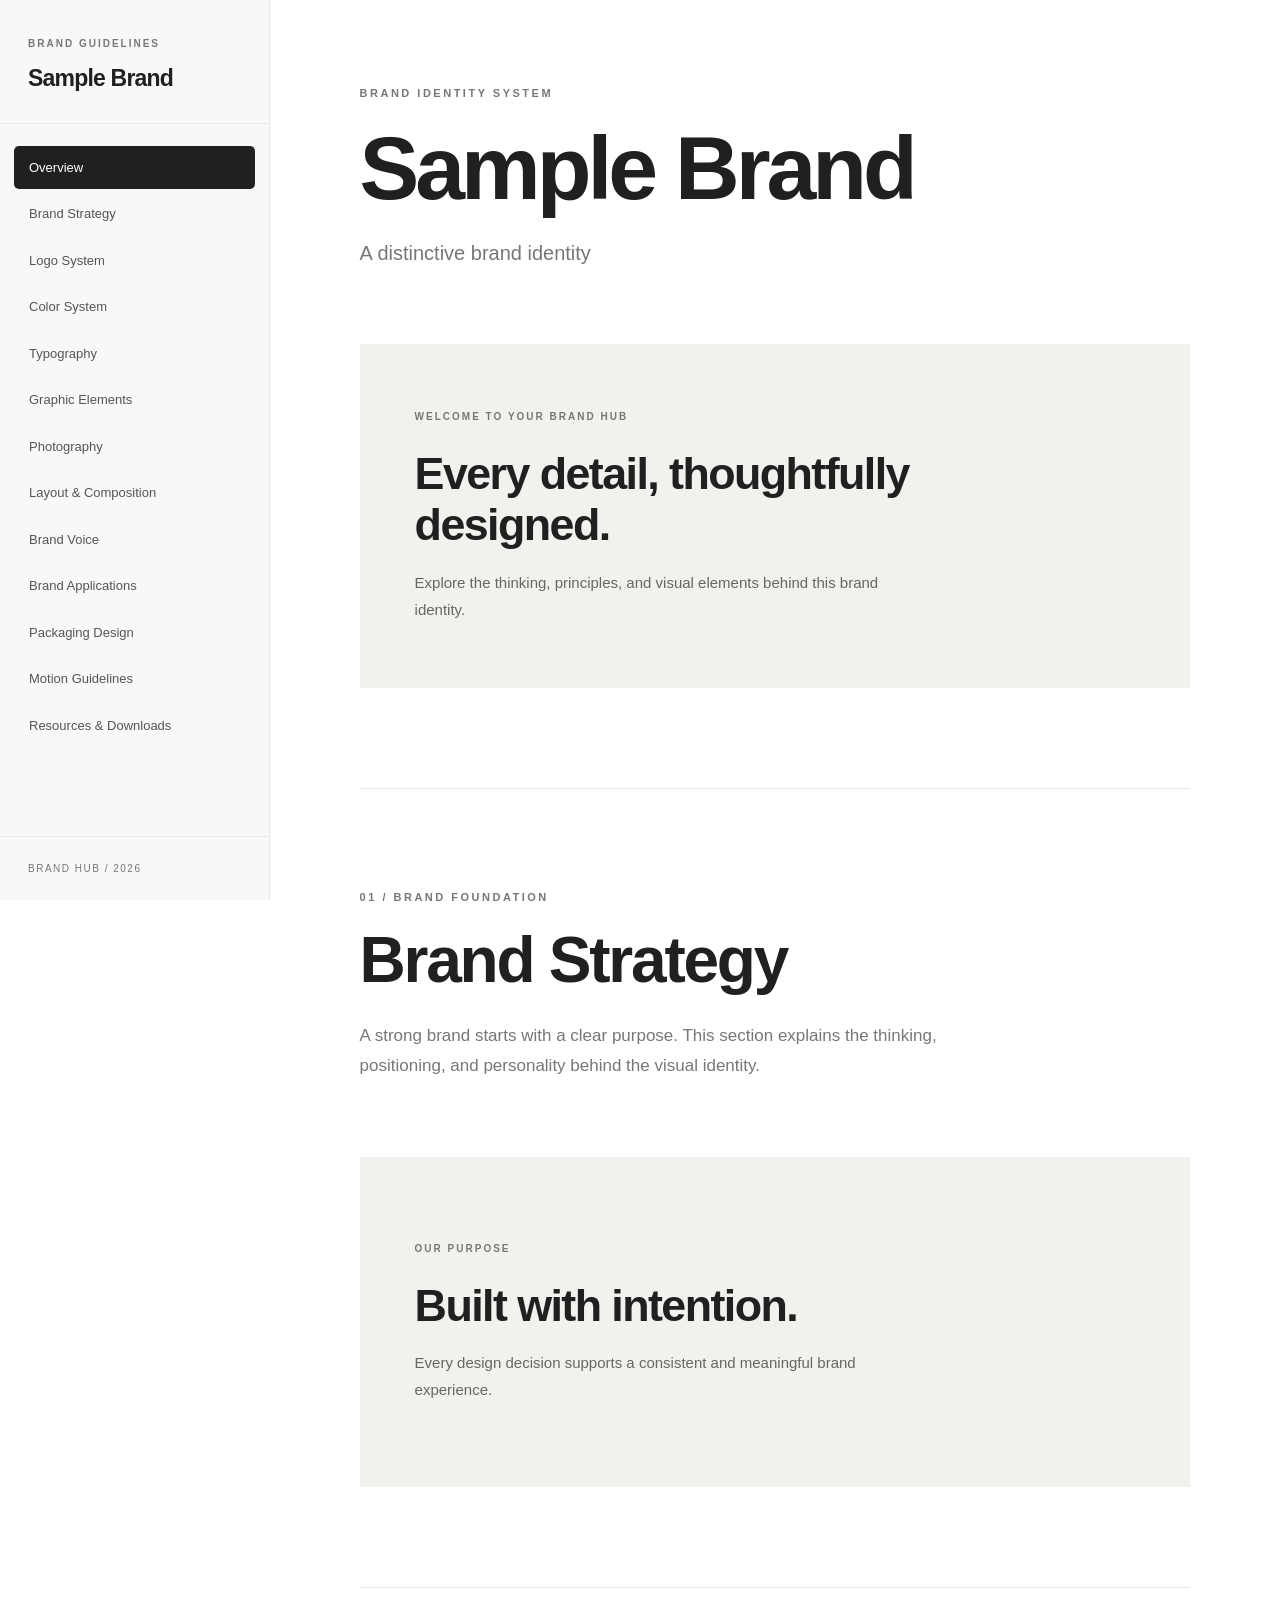
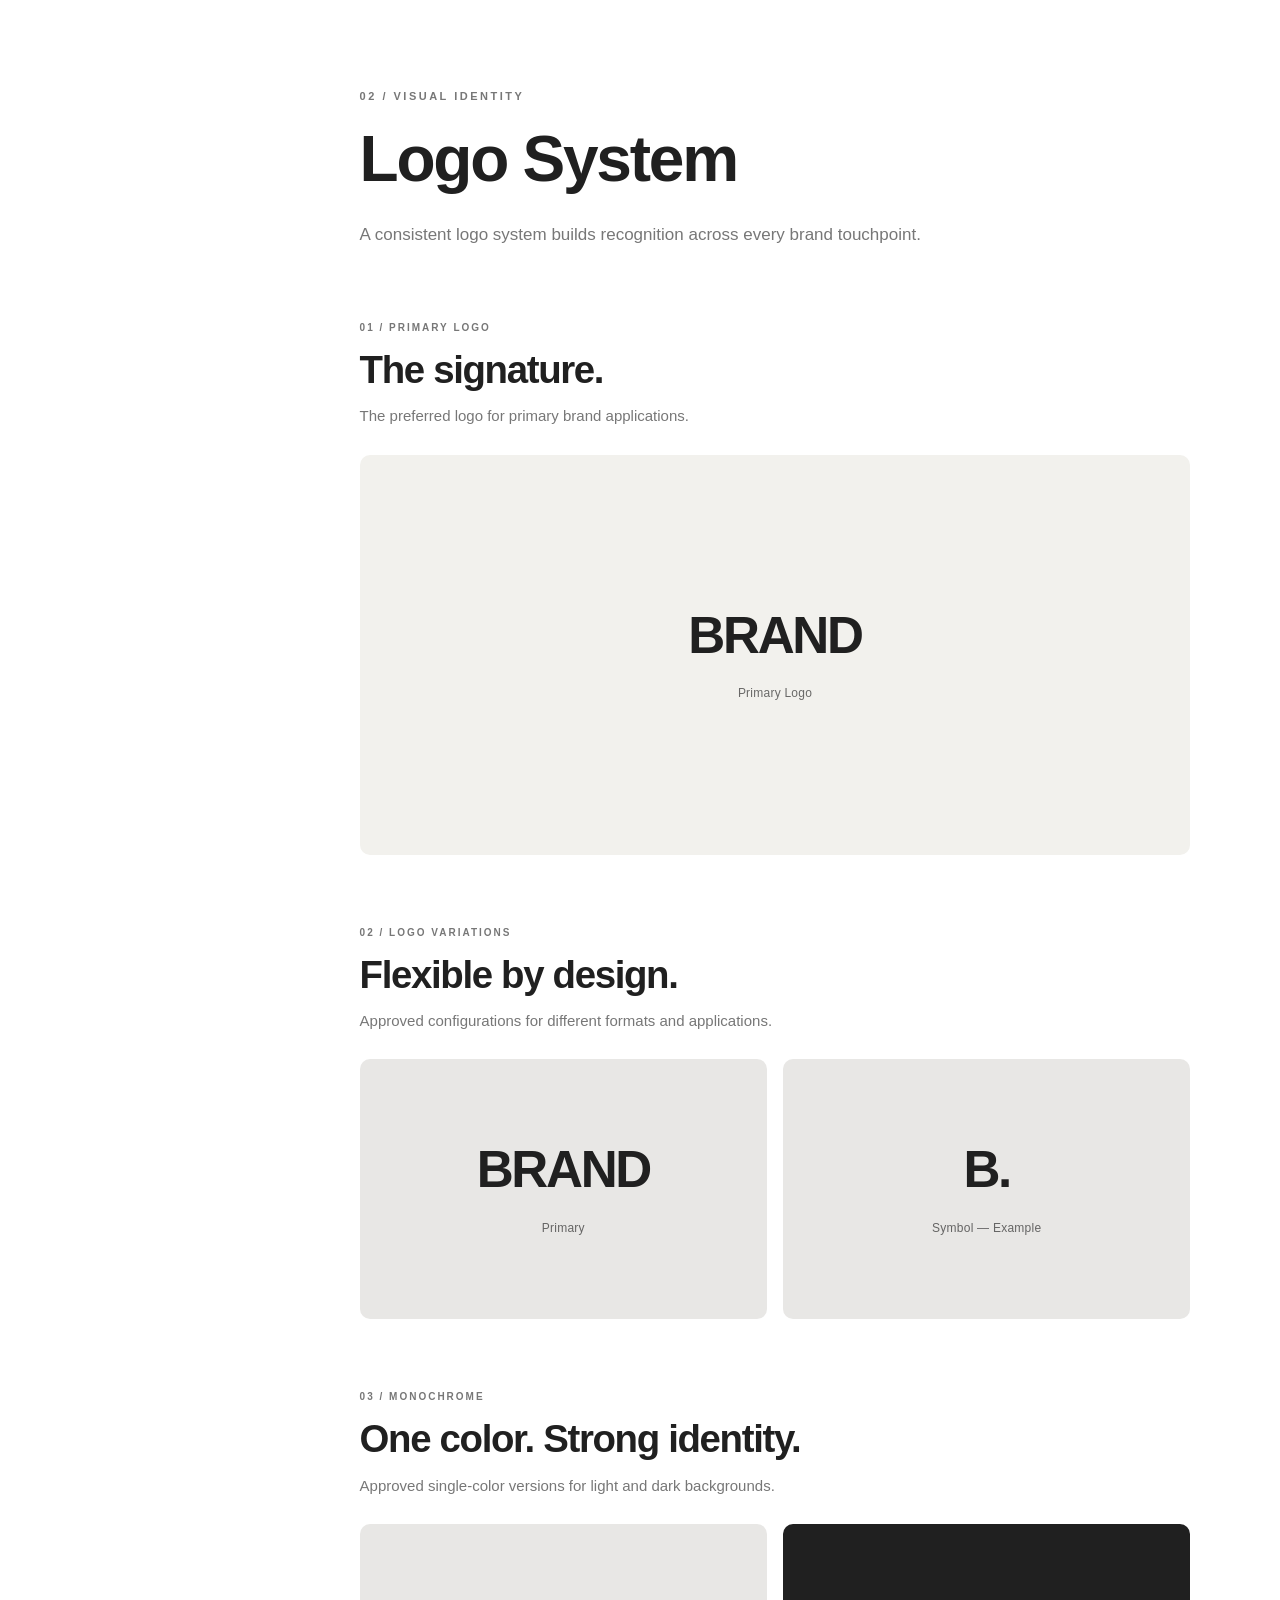
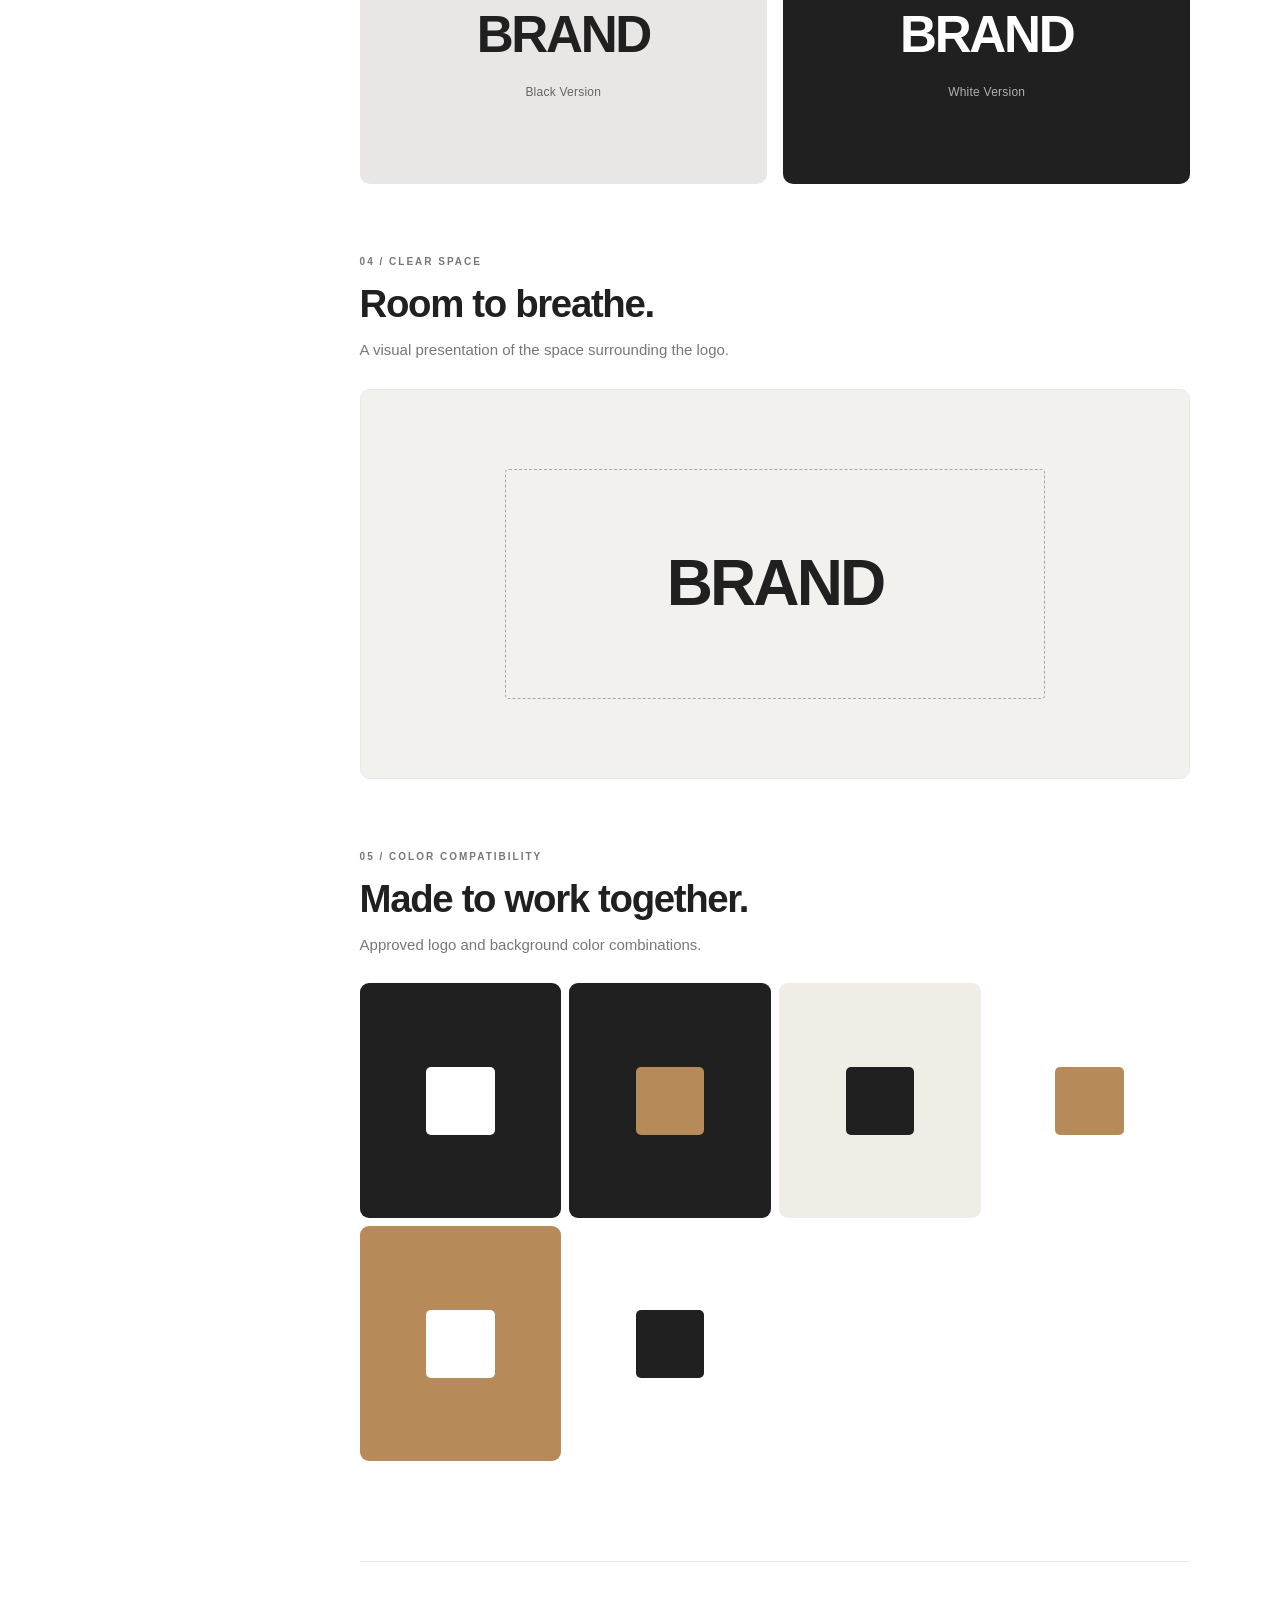
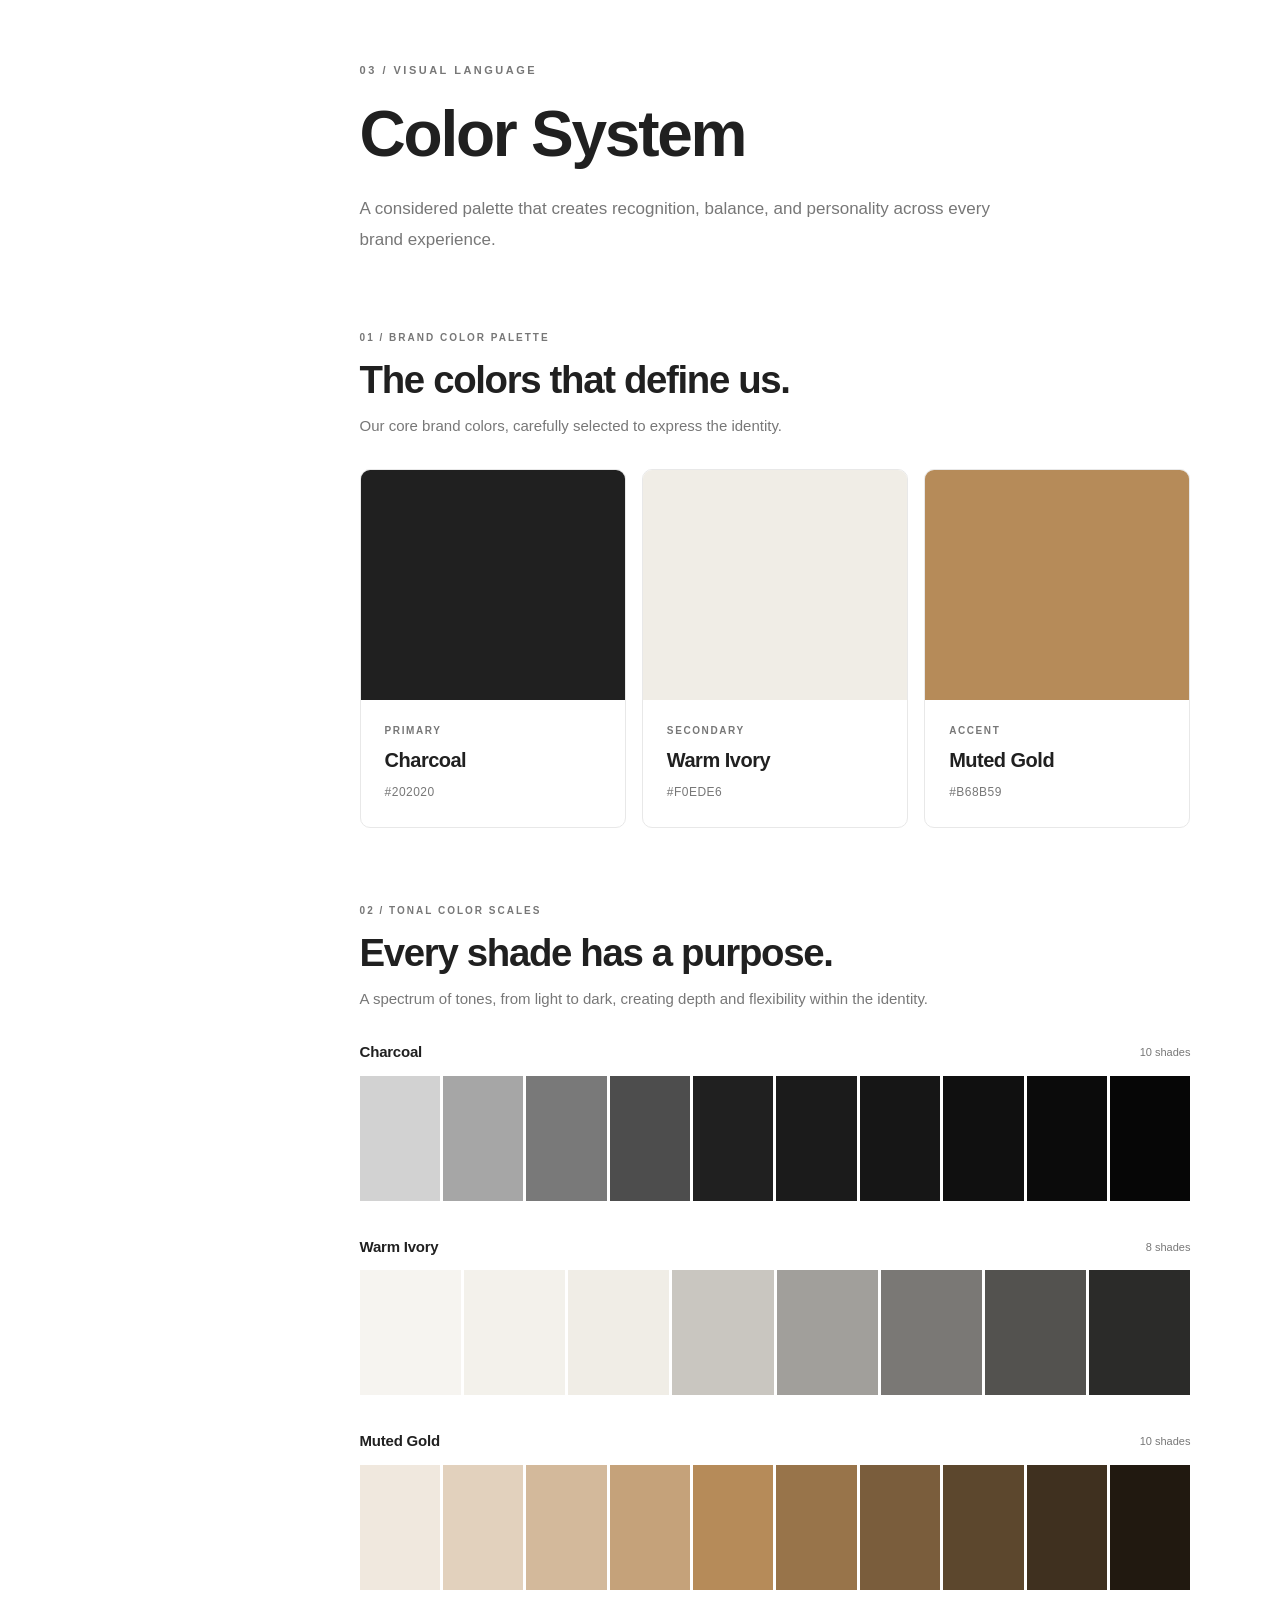
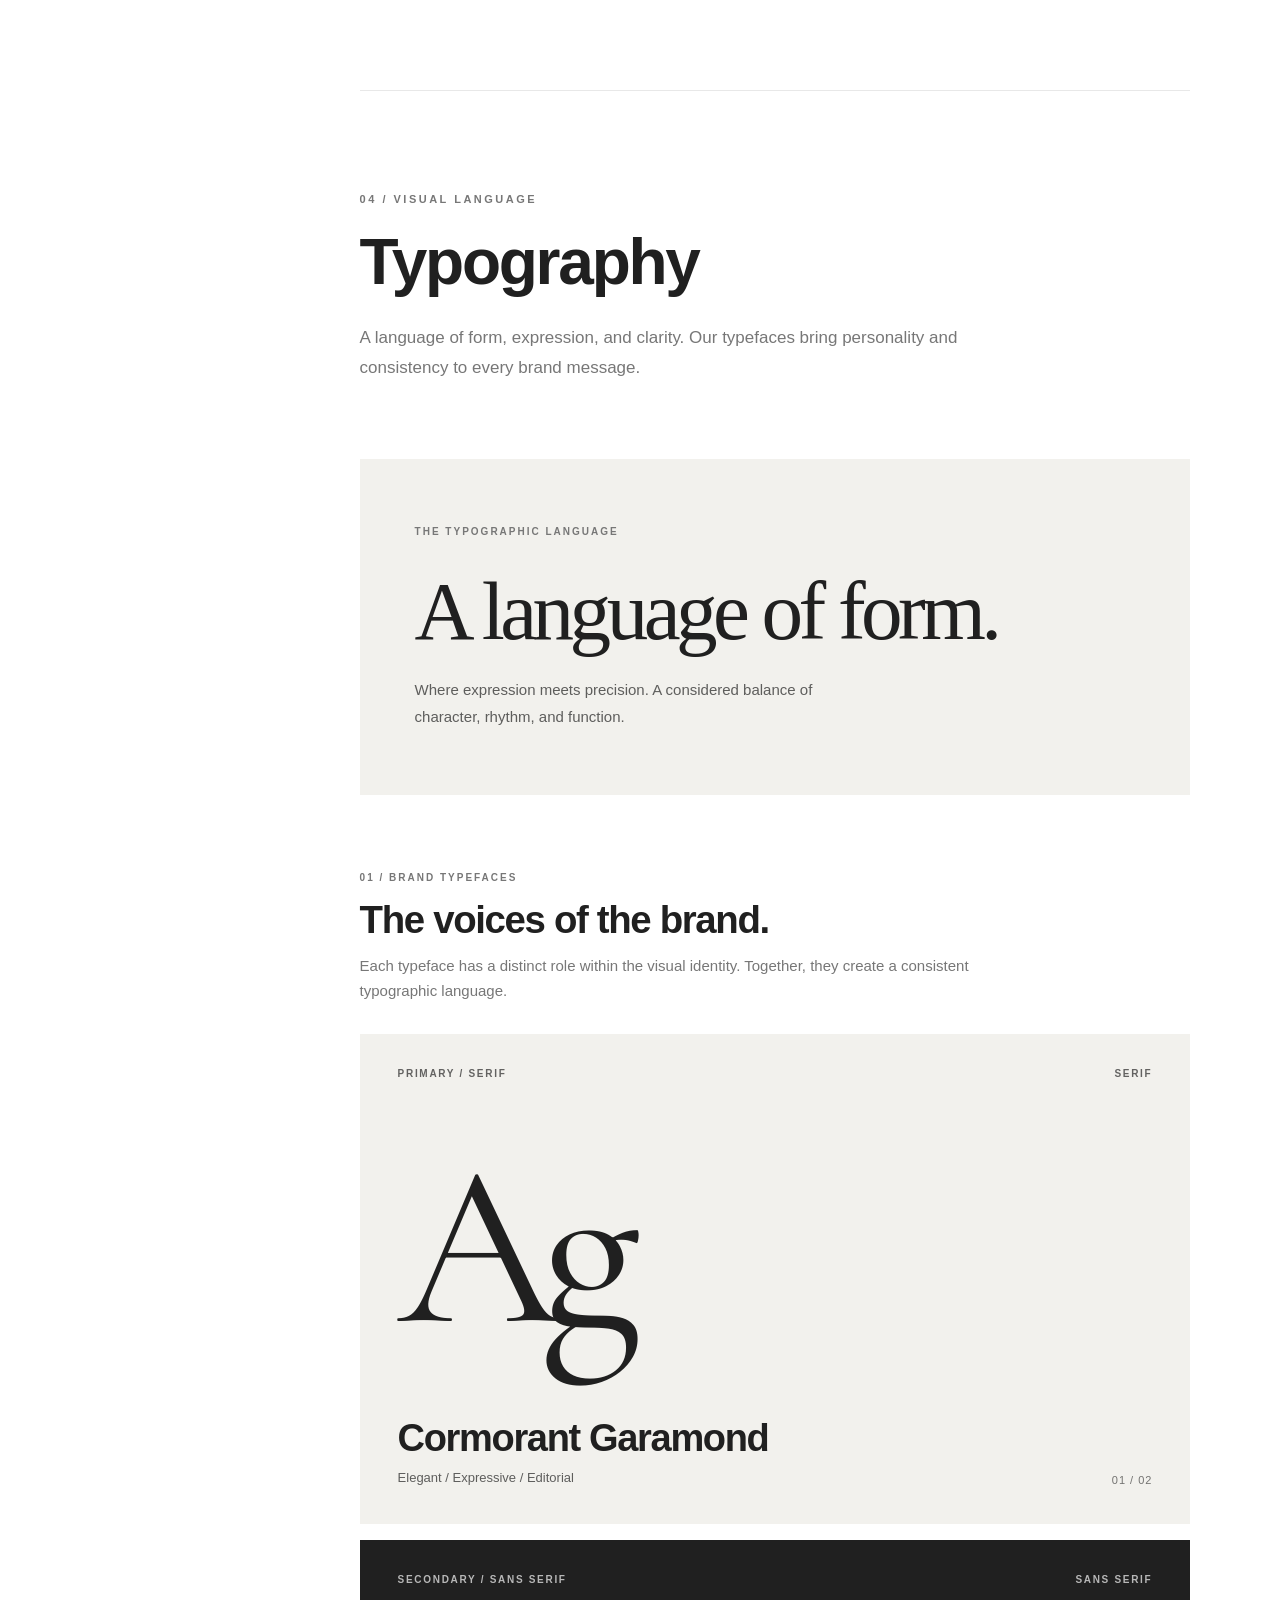
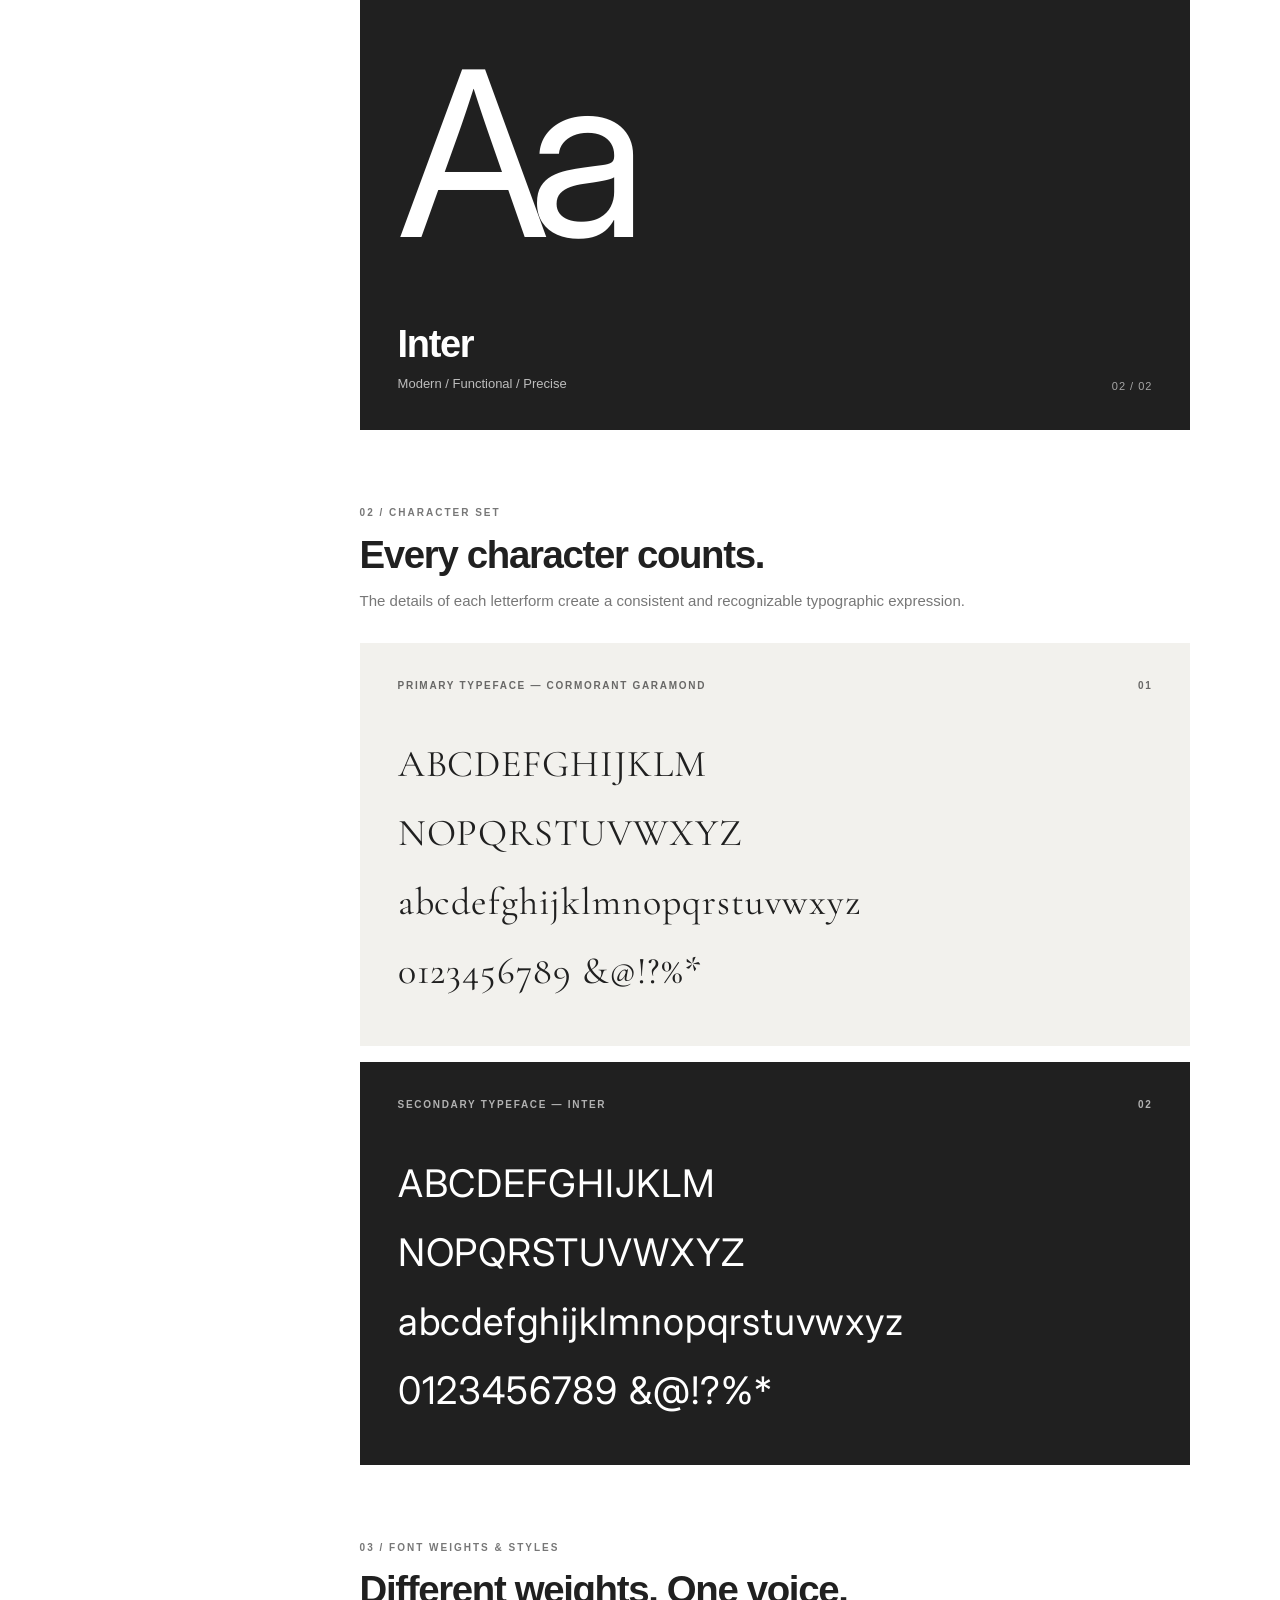
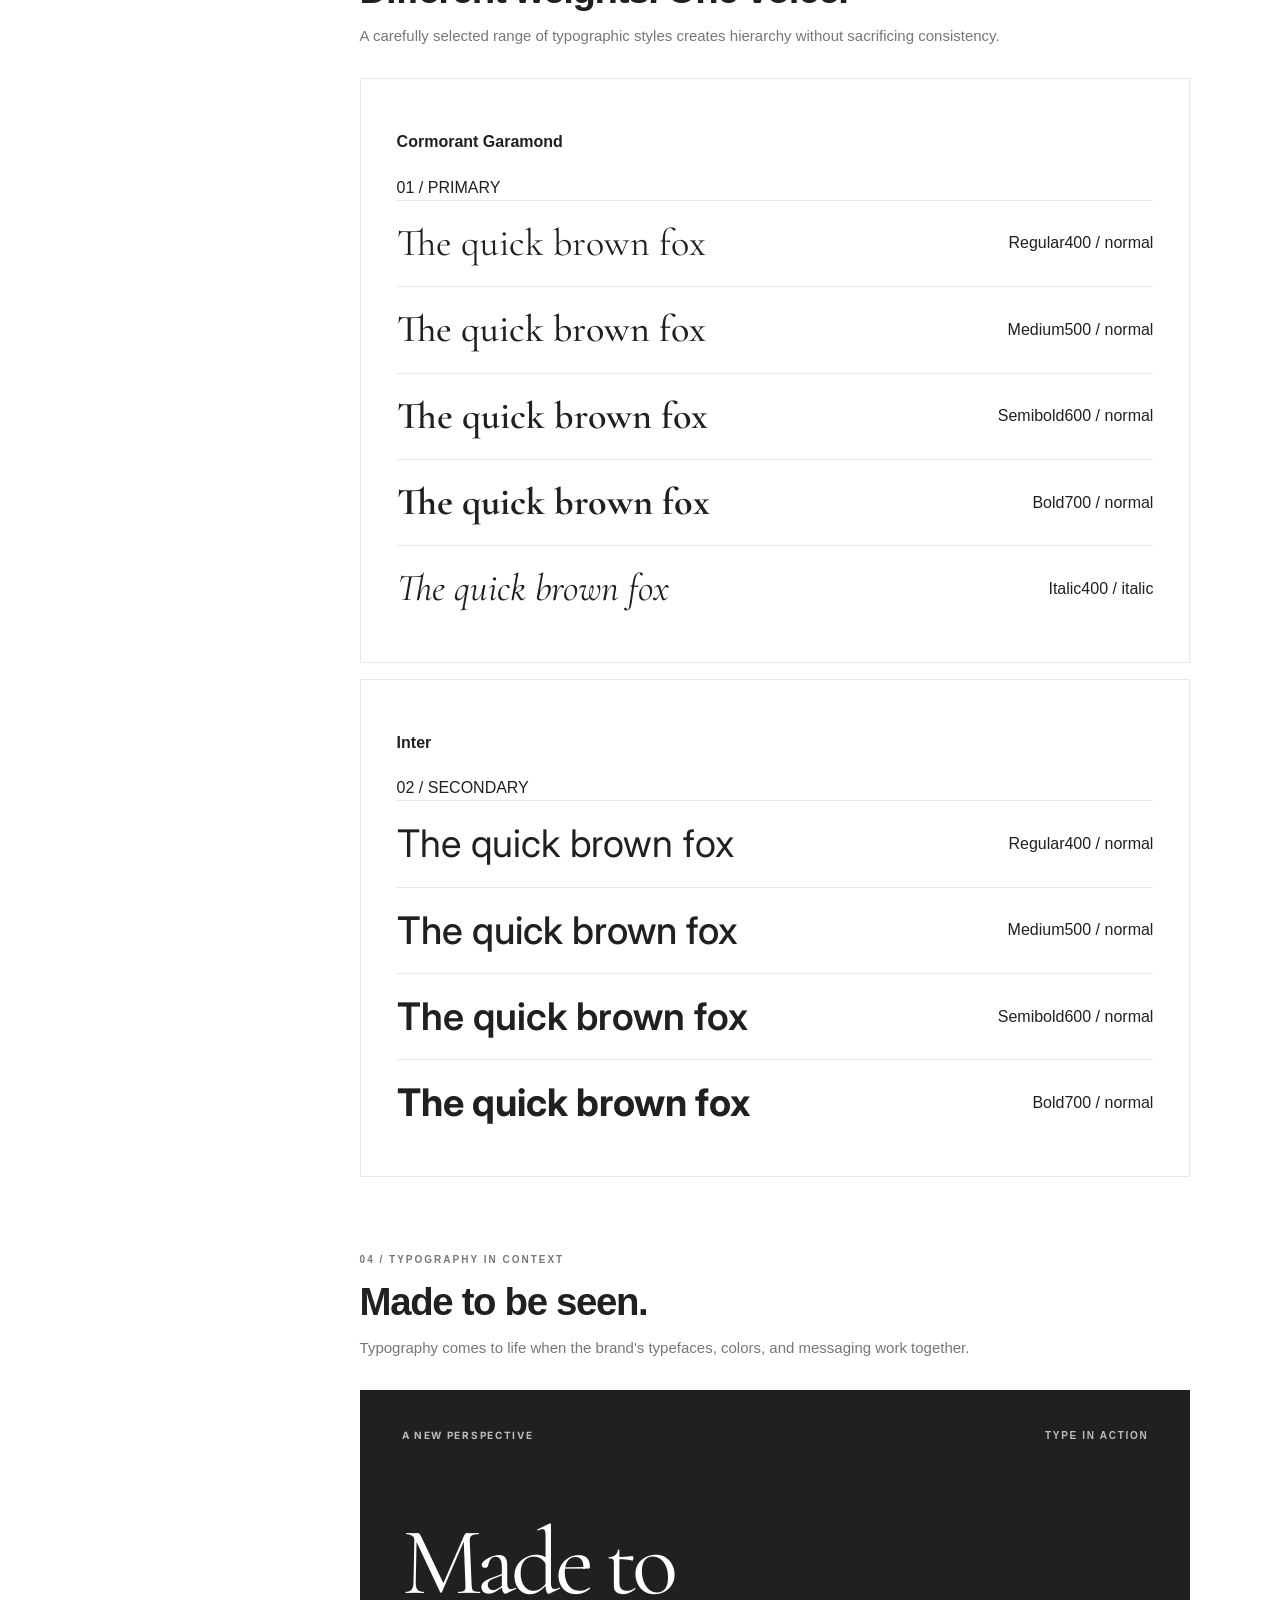
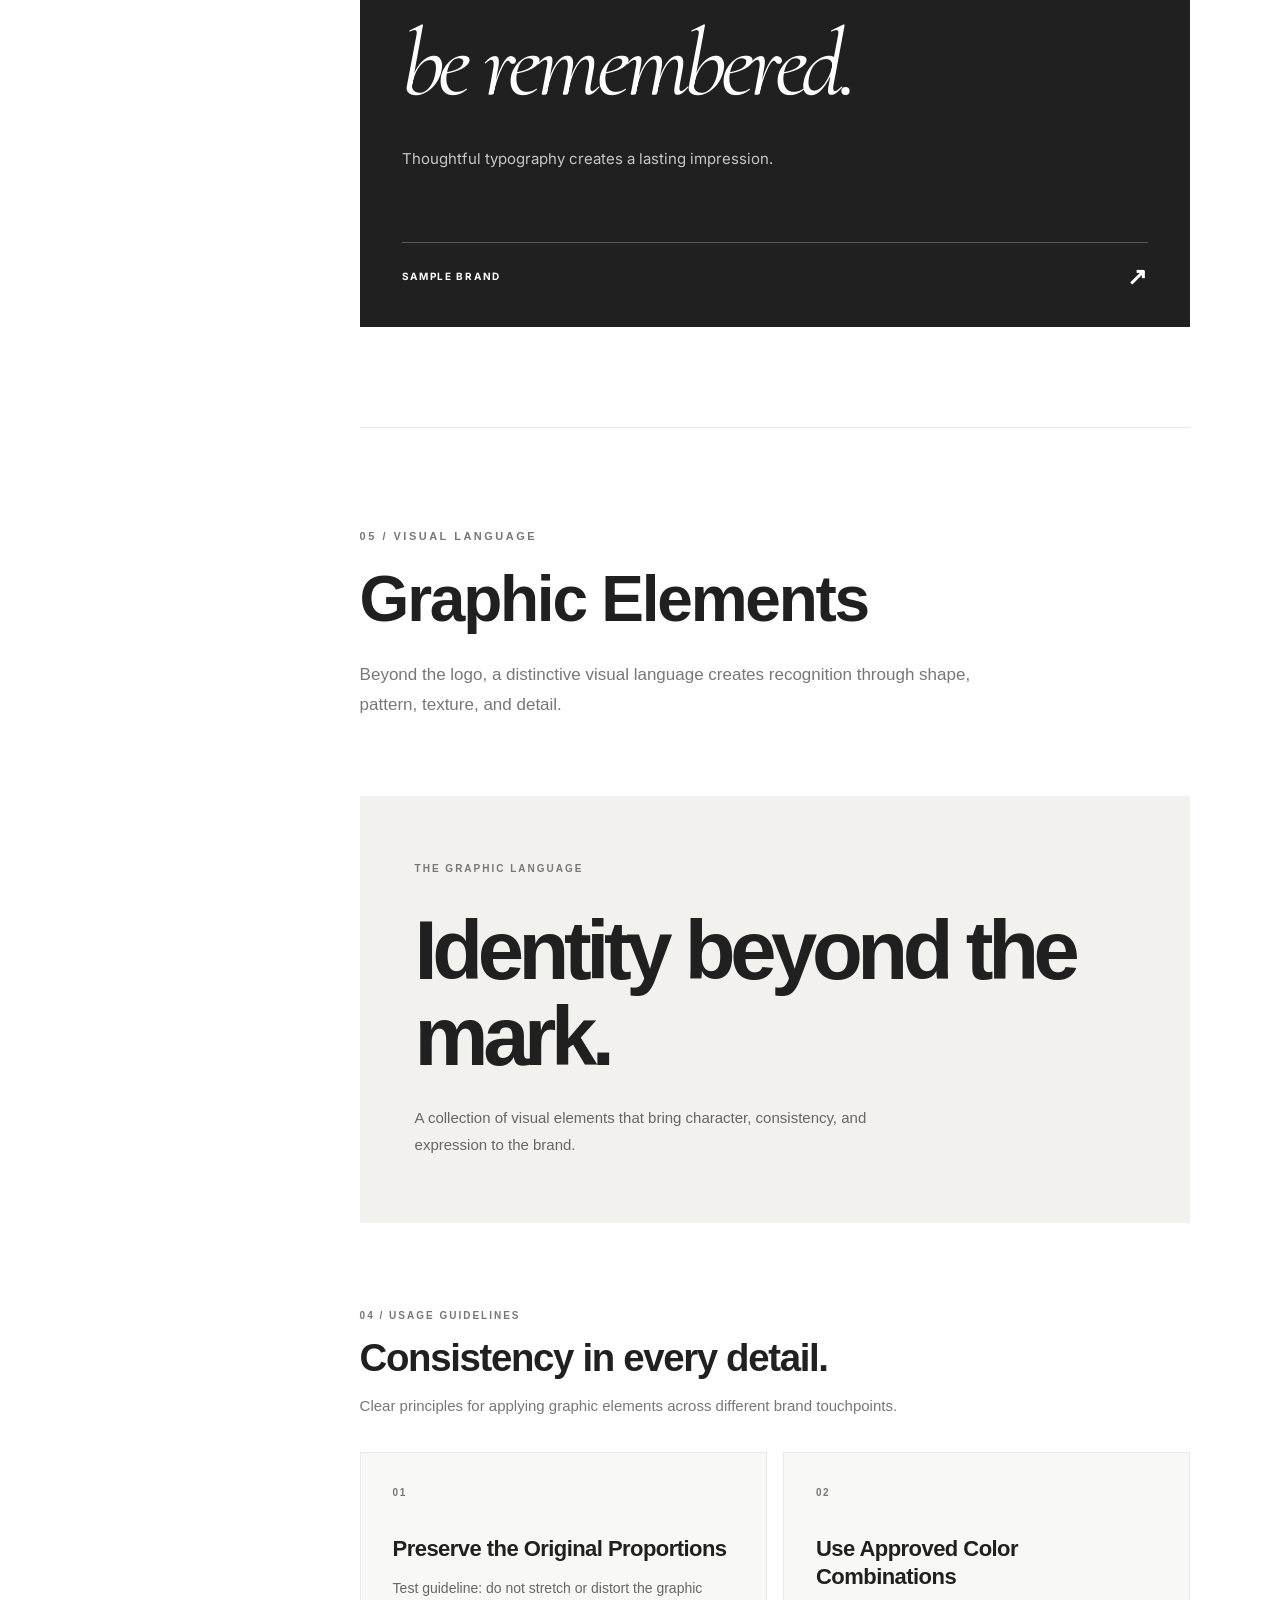
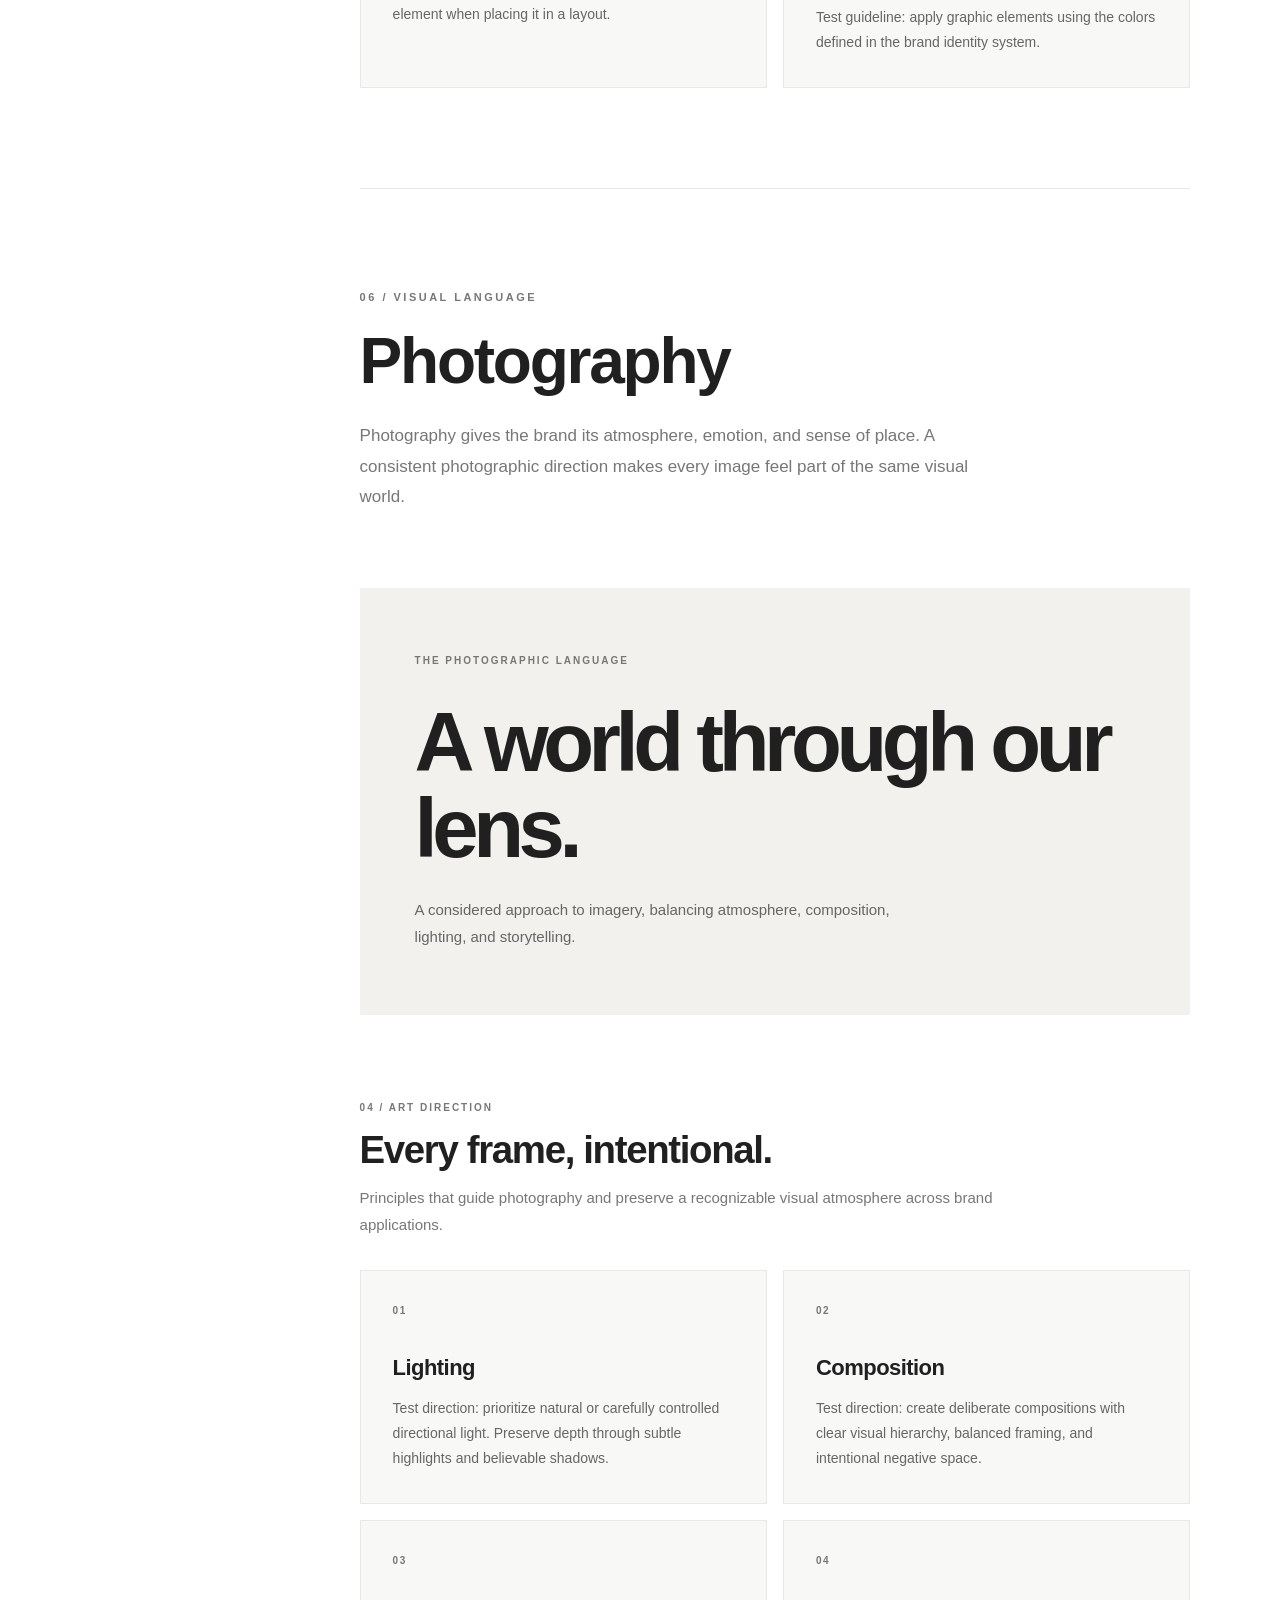
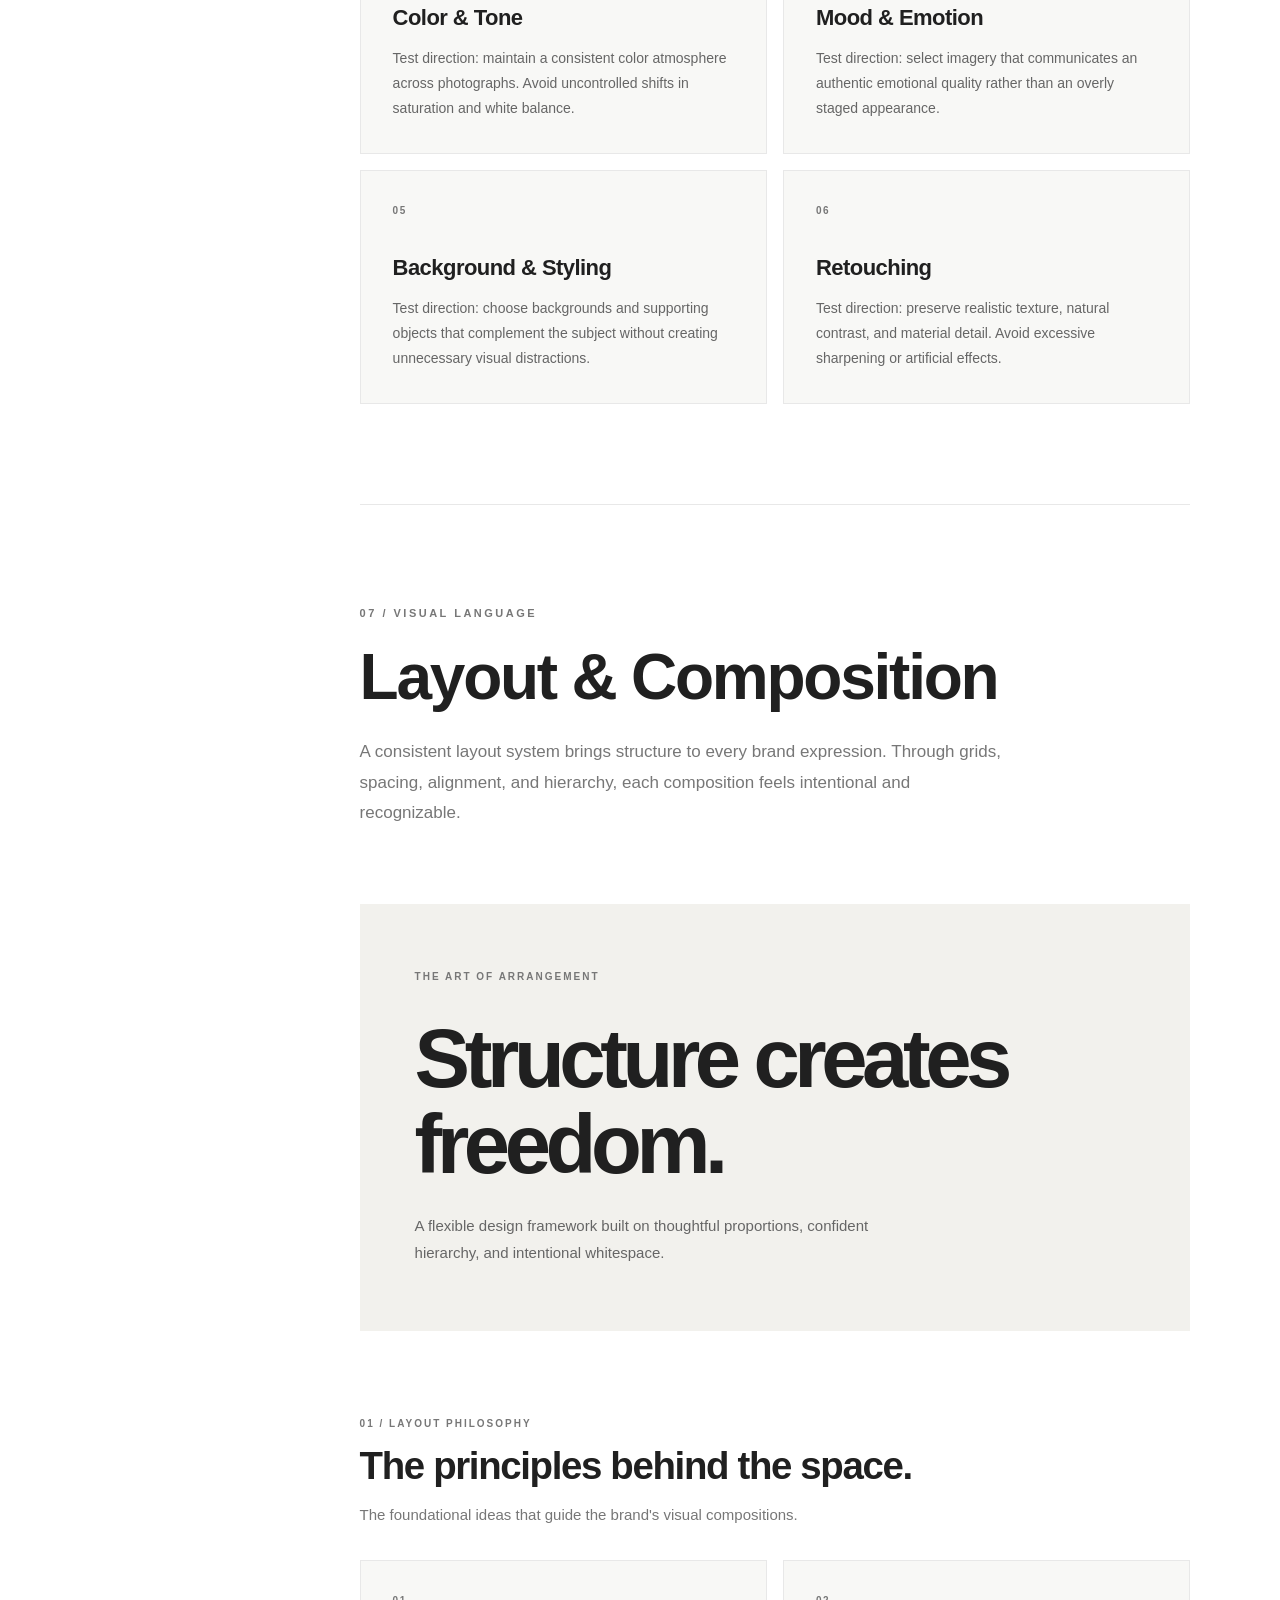
==== commit e8b80f5c: "Update index.html" ====
--- a/index.html
+++ b/index.html
@@ -1672,6 +1672,103 @@
 
       </section>
 
+      <!-- ====================================
+           13 — RESOURCES & DOWNLOADS
+           Concept 02: Editorial Brand Asset Library
+           Optional: BRAND_CONFIG.sections.resources
+           Download visibility controlled by publishingMode
+           ==================================== -->
+
+      <section id="resources" class="guideline-section">
+
+        <div class="page-eyebrow">12 / BRAND ASSET LIBRARY</div>
+        <h2>Resources &amp; Downloads</h2>
+        <p>
+          Everything needed to bring the brand to life, in one considered place.
+          Explore approved assets, working files, and practical guidance for
+          using the identity with confidence.
+        </p>
+
+        <!-- EDITORIAL INTRO -->
+        <div class="resources-editorial-intro">
+          <span id="resources-intro-eyebrow" class="panel-label">
+            YOUR BRAND, READY TO USE
+          </span>
+          <h3 id="resources-intro-headline">The right assets. Every time.</h3>
+          <p id="resources-intro-description">
+            A curated library of approved brand materials, organized to keep
+            every application consistent and every handoff effortless.
+          </p>
+        </div>
+
+        <!-- 01 / FEATURED DOWNLOAD -->
+        <div id="resources-featured-feature" class="resources-feature" hidden>
+          <div class="resources-section-heading">
+            <span class="panel-label">01 / ESSENTIAL DOWNLOAD</span>
+            <h3>Start with the essentials.</h3>
+            <p>The primary brand package, prepared for consistent use.</p>
+          </div>
+          <!-- BRAND_CONFIG.resourcesDownloads.featured -->
+          <div id="resources-featured-canvas"
+               class="resources-featured-canvas"
+               aria-label="Featured brand download"></div>
+        </div>
+
+        <!-- 02 / ASSET LIBRARY -->
+        <div id="resources-library-feature" class="resources-feature" hidden>
+          <div class="resources-section-heading">
+            <span class="panel-label">02 / BRAND ASSET LIBRARY</span>
+            <h3>Everything in its place.</h3>
+            <p>Approved files organized by purpose, from logos to templates.</p>
+          </div>
+          <!-- BRAND_CONFIG.resourcesDownloads.categories -->
+          <!-- Categories and individual assets may be added or removed per client. -->
+          <div id="resources-library-gallery"
+               class="resources-library-gallery"
+               aria-label="Downloadable brand asset categories"></div>
+        </div>
+
+        <!-- 03 / FILE FORMATS -->
+        <div id="resources-formats-feature" class="resources-feature" hidden>
+          <div class="resources-section-heading">
+            <span class="panel-label">03 / FILE FORMAT GUIDE</span>
+            <h3>Choose the right format.</h3>
+            <p>Know which files to use for print, digital, and editing.</p>
+          </div>
+          <!-- BRAND_CONFIG.resourcesDownloads.formats -->
+          <div id="resources-formats-list"
+               class="resources-formats-list"
+               aria-label="Brand asset file format guidance"></div>
+        </div>
+
+        <!-- 04 / USAGE & HANDOFF -->
+        <div id="resources-instructions-feature" class="resources-feature" hidden>
+          <div class="resources-section-heading">
+            <span class="panel-label">04 / USAGE &amp; HANDOFF</span>
+            <h3>Use it with confidence.</h3>
+            <p>Simple guidance for choosing, sharing, and applying approved assets.</p>
+          </div>
+          <!-- BRAND_CONFIG.resourcesDownloads.instructions -->
+          <div id="resources-instructions-list"
+               class="resources-instructions-list"
+               aria-label="Brand asset usage and handoff instructions"></div>
+        </div>
+
+        <!-- 05 / DELIVERY NOTES -->
+        <div id="resources-delivery-feature" class="resources-feature" hidden>
+          <div class="resources-section-heading">
+            <span class="panel-label">05 / DELIVERY NOTES</span>
+            <h3>A complete, considered handoff.</h3>
+            <p>Version details, support information, and important file notes.</p>
+          </div>
+          <!-- BRAND_CONFIG.resourcesDownloads.delivery -->
+          <div id="resources-delivery-details"
+               class="resources-delivery-details"
+               aria-label="Brand asset delivery details"></div>
+        </div>
+
+      </section>
+
     </main>
 
   </div>
--- a/css/style.css
+++ b/css/style.css
@@ -4273,3 +4273,299 @@
 @media (prefers-reduced-motion: reduce) {
   #packaging img { transition: none !important; }
 }
+
+/* =========================================
+   MOTION GUIDELINES — STEP 24.2
+   Concept 02: Editorial Motion System
+   ========================================= */
+#motion {
+  --motion-paper: var(--surface-warm);
+  --motion-soft: var(--surface-soft);
+  --motion-ink: var(--brand-text);
+  --motion-muted: var(--muted-text);
+  --motion-line: var(--border-color);
+}
+#motion .motion-editorial-intro {
+  display: flex;
+  flex-direction: column;
+  justify-content: center;
+  min-height: 340px;
+  margin-top: 75px;
+  padding: 65px 55px;
+  background: var(--motion-paper);
+  color: var(--motion-ink);
+}
+#motion .motion-editorial-intro .panel-label { margin-bottom: 28px; }
+#motion .motion-editorial-intro h3 {
+  max-width: 840px;
+  margin: 0 0 22px;
+  font-size: clamp(45px, 6.5vw, 90px);
+  line-height: 1.04;
+  font-weight: 600;
+  letter-spacing: -0.065em;
+  overflow-wrap: anywhere;
+}
+#motion .motion-editorial-intro p {
+  max-width: 490px;
+  margin: 0;
+  font-size: 15px;
+  line-height: 1.8;
+  color: var(--motion-muted);
+}
+#motion .motion-feature { min-width: 0; margin-top: 85px; }
+#motion .motion-feature[hidden] { display: none !important; }
+#motion .motion-section-heading { margin-bottom: 30px; }
+#motion .motion-section-heading .panel-label { margin-bottom: 12px; }
+#motion .motion-section-heading h3 {
+  margin: 0 0 10px;
+  font-size: clamp(26px, 3vw, 40px);
+  line-height: 1.2;
+  font-weight: 600;
+  letter-spacing: -0.035em;
+}
+#motion .motion-section-heading p {
+  max-width: 650px;
+  margin: 0;
+  font-size: 15px;
+  line-height: 1.75;
+  color: var(--motion-muted);
+}
+#motion img, #motion video { display: block; max-width: 100%; }
+#motion .motion-principles-gallery,
+#motion .motion-behaviors-gallery {
+  display: grid;
+  grid-template-columns: repeat(2, minmax(0, 1fr));
+  gap: 16px;
+}
+#motion .motion-principle-card,
+#motion .motion-behavior-card {
+  min-width: 0;
+  padding: 34px;
+  background: var(--motion-soft);
+  border: 1px solid var(--motion-line);
+}
+#motion .motion-principle-number,
+#motion .motion-behavior-number {
+  display: block;
+  margin-bottom: 48px;
+  font-size: 10px;
+  font-weight: 700;
+  letter-spacing: 1.6px;
+  color: var(--motion-muted);
+}
+#motion .motion-principle-title,
+#motion .motion-behavior-title {
+  margin: 0 0 12px;
+  font-size: clamp(21px, 2.5vw, 28px);
+  line-height: 1.25;
+  letter-spacing: -0.035em;
+}
+#motion .motion-principle-description,
+#motion .motion-behavior-description {
+  margin: 0;
+  font-size: 14px;
+  line-height: 1.8;
+  color: var(--motion-muted);
+}
+#motion .motion-behavior-meta,
+#motion .motion-behavior-value,
+#motion .motion-behavior-timing {
+  display: block;
+  margin-top: 16px;
+  font-size: 11px;
+  letter-spacing: .04em;
+  color: var(--motion-muted);
+}
+#motion .motion-logo-gallery,
+#motion .motion-applications-gallery {
+  display: grid;
+  grid-template-columns: repeat(2, minmax(0, 1fr));
+  gap: 18px;
+  align-items: start;
+}
+#motion .motion-logo-card,
+#motion .motion-application-card {
+  display: flex;
+  flex-direction: column;
+  min-width: 0;
+  overflow: hidden;
+}
+#motion .motion-logo-visual,
+#motion .motion-application-visual,
+#motion .motion-media-frame {
+  position: relative;
+  display: flex;
+  align-items: center;
+  justify-content: center;
+  width: 100%;
+  min-width: 0;
+  min-height: 220px;
+  aspect-ratio: 4 / 3;
+  overflow: hidden;
+  background: var(--motion-paper);
+}
+#motion .motion-logo-visual img,
+#motion .motion-application-visual img,
+#motion .motion-media-frame img,
+#motion .motion-logo-visual video,
+#motion .motion-application-visual video,
+#motion .motion-media-frame video {
+  display: block;
+  width: 100%;
+  height: 100%;
+  object-fit: var(--motion-media-fit, cover);
+}
+#motion .motion-logo-visual video,
+#motion .motion-application-visual video,
+#motion .motion-media-frame video { position: absolute; inset: 0; }
+#motion .motion-logo-content,
+#motion .motion-application-content { padding: 22px 2px 12px; }
+#motion .motion-logo-category,
+#motion .motion-application-category,
+#motion .motion-card-category {
+  display: block;
+  margin-bottom: 10px;
+  font-size: 10px;
+  font-weight: 700;
+  letter-spacing: 1.6px;
+  text-transform: uppercase;
+  color: var(--motion-muted);
+}
+#motion .motion-logo-title,
+#motion .motion-application-title,
+#motion .motion-card-title {
+  margin: 0 0 9px;
+  font-size: clamp(21px, 2.5vw, 30px);
+  font-weight: 600;
+  line-height: 1.25;
+  letter-spacing: -0.035em;
+}
+#motion .motion-logo-description,
+#motion .motion-application-description,
+#motion .motion-card-description {
+  margin: 0;
+  font-size: 14px;
+  line-height: 1.8;
+  color: var(--motion-muted);
+}
+#motion .motion-logo-card.motion-layout-full,
+#motion .motion-application-card.motion-layout-full,
+#motion .motion-application-card.motion-layout-wide { grid-column: 1 / -1; }
+#motion .motion-layout-full .motion-logo-visual,
+#motion .motion-layout-full .motion-application-visual { aspect-ratio: 16 / 9; }
+#motion .motion-layout-wide .motion-application-visual { aspect-ratio: 16 / 8; }
+#motion .motion-layout-tall .motion-application-visual { aspect-ratio: 3 / 4; }
+#motion .motion-application-card.motion-layout-split,
+#motion .motion-application-card.motion-layout-split-reverse {
+  grid-column: 1 / -1;
+  display: grid;
+  grid-template-columns: minmax(0, 1.3fr) minmax(0, 1fr);
+  align-items: stretch;
+  background: var(--motion-paper);
+}
+#motion .motion-application-card.motion-layout-split-reverse {
+  grid-template-columns: minmax(0, 1fr) minmax(0, 1.3fr);
+}
+#motion .motion-layout-split .motion-application-visual,
+#motion .motion-layout-split-reverse .motion-application-visual {
+  min-height: 360px;
+  height: 100%;
+  aspect-ratio: auto;
+}
+#motion .motion-layout-split .motion-application-content,
+#motion .motion-layout-split-reverse .motion-application-content {
+  display: flex;
+  flex-direction: column;
+  justify-content: center;
+  padding: 44px;
+}
+#motion .motion-layout-split-reverse .motion-application-visual { grid-column: 2; grid-row: 1; }
+#motion .motion-layout-split-reverse .motion-application-content { grid-column: 1; grid-row: 1; }
+#motion .motion-comparison-gallery { display: flex; flex-direction: column; gap: 24px; }
+#motion .motion-comparison-pair {
+  display: grid;
+  grid-template-columns: repeat(2, minmax(0, 1fr));
+  gap: 16px;
+}
+#motion .motion-comparison-card { min-width: 0; }
+#motion .motion-comparison-visual {
+  position: relative;
+  width: 100%;
+  aspect-ratio: 4 / 3;
+  overflow: hidden;
+  background: var(--motion-paper);
+}
+#motion .motion-comparison-visual img,
+#motion .motion-comparison-visual video {
+  display: block;
+  width: 100%;
+  height: 100%;
+  object-fit: cover;
+}
+#motion .motion-comparison-content { padding: 18px 0 8px; }
+#motion .motion-comparison-status {
+  display: block;
+  margin-bottom: 9px;
+  font-size: 10px;
+  font-weight: 700;
+  letter-spacing: 1.5px;
+  text-transform: uppercase;
+}
+#motion .motion-comparison-approved .motion-comparison-status { color: #41634a; }
+#motion .motion-comparison-avoid .motion-comparison-status { color: #a04e4e; }
+#motion .motion-comparison-title {
+  margin: 0 0 9px;
+  font-size: 20px;
+  line-height: 1.25;
+  letter-spacing: -0.025em;
+}
+#motion .motion-comparison-description {
+  margin: 0;
+  font-size: 14px;
+  line-height: 1.75;
+  color: var(--motion-muted);
+}
+@media (max-width: 900px) {
+  #motion .motion-editorial-intro { margin-top: 60px; min-height: 310px; padding: 50px 38px; }
+  #motion .motion-feature { margin-top: 65px; }
+  #motion .motion-layout-split .motion-application-content,
+  #motion .motion-layout-split-reverse .motion-application-content { padding: 30px; }
+}
+@media (max-width: 640px) {
+  #motion .motion-editorial-intro { margin-top: 50px; min-height: 280px; padding: 42px 26px; }
+  #motion .motion-editorial-intro h3 { font-size: clamp(40px, 11vw, 64px); }
+  #motion .motion-feature { margin-top: 55px; }
+  #motion .motion-section-heading { margin-bottom: 24px; }
+  #motion .motion-principles-gallery,
+  #motion .motion-behaviors-gallery,
+  #motion .motion-logo-gallery,
+  #motion .motion-applications-gallery,
+  #motion .motion-comparison-pair { grid-template-columns: 1fr; }
+  #motion .motion-principle-card,
+  #motion .motion-behavior-card { padding: 26px; }
+  #motion .motion-application-card.motion-layout-full,
+  #motion .motion-application-card.motion-layout-half,
+  #motion .motion-application-card.motion-layout-wide,
+  #motion .motion-application-card.motion-layout-tall,
+  #motion .motion-application-card.motion-layout-split,
+  #motion .motion-application-card.motion-layout-split-reverse { grid-column: 1 / -1; }
+  #motion .motion-application-card.motion-layout-split,
+  #motion .motion-application-card.motion-layout-split-reverse { display: flex; flex-direction: column; }
+  #motion .motion-layout-split .motion-application-visual,
+  #motion .motion-layout-split-reverse .motion-application-visual {
+    min-height: 240px;
+    height: auto;
+    aspect-ratio: 4 / 3;
+  }
+  #motion .motion-layout-split .motion-application-content,
+  #motion .motion-layout-split-reverse .motion-application-content { padding: 26px; }
+  #motion .motion-layout-full .motion-logo-visual,
+  #motion .motion-layout-full .motion-application-visual,
+  #motion .motion-layout-wide .motion-application-visual { aspect-ratio: 4 / 3; }
+}
+@media (prefers-reduced-motion: reduce) {
+  #motion *, #motion *::before, #motion *::after {
+    animation-duration: 0.01ms !important;
+    transition-duration: 0.01ms !important;
+  }
+}
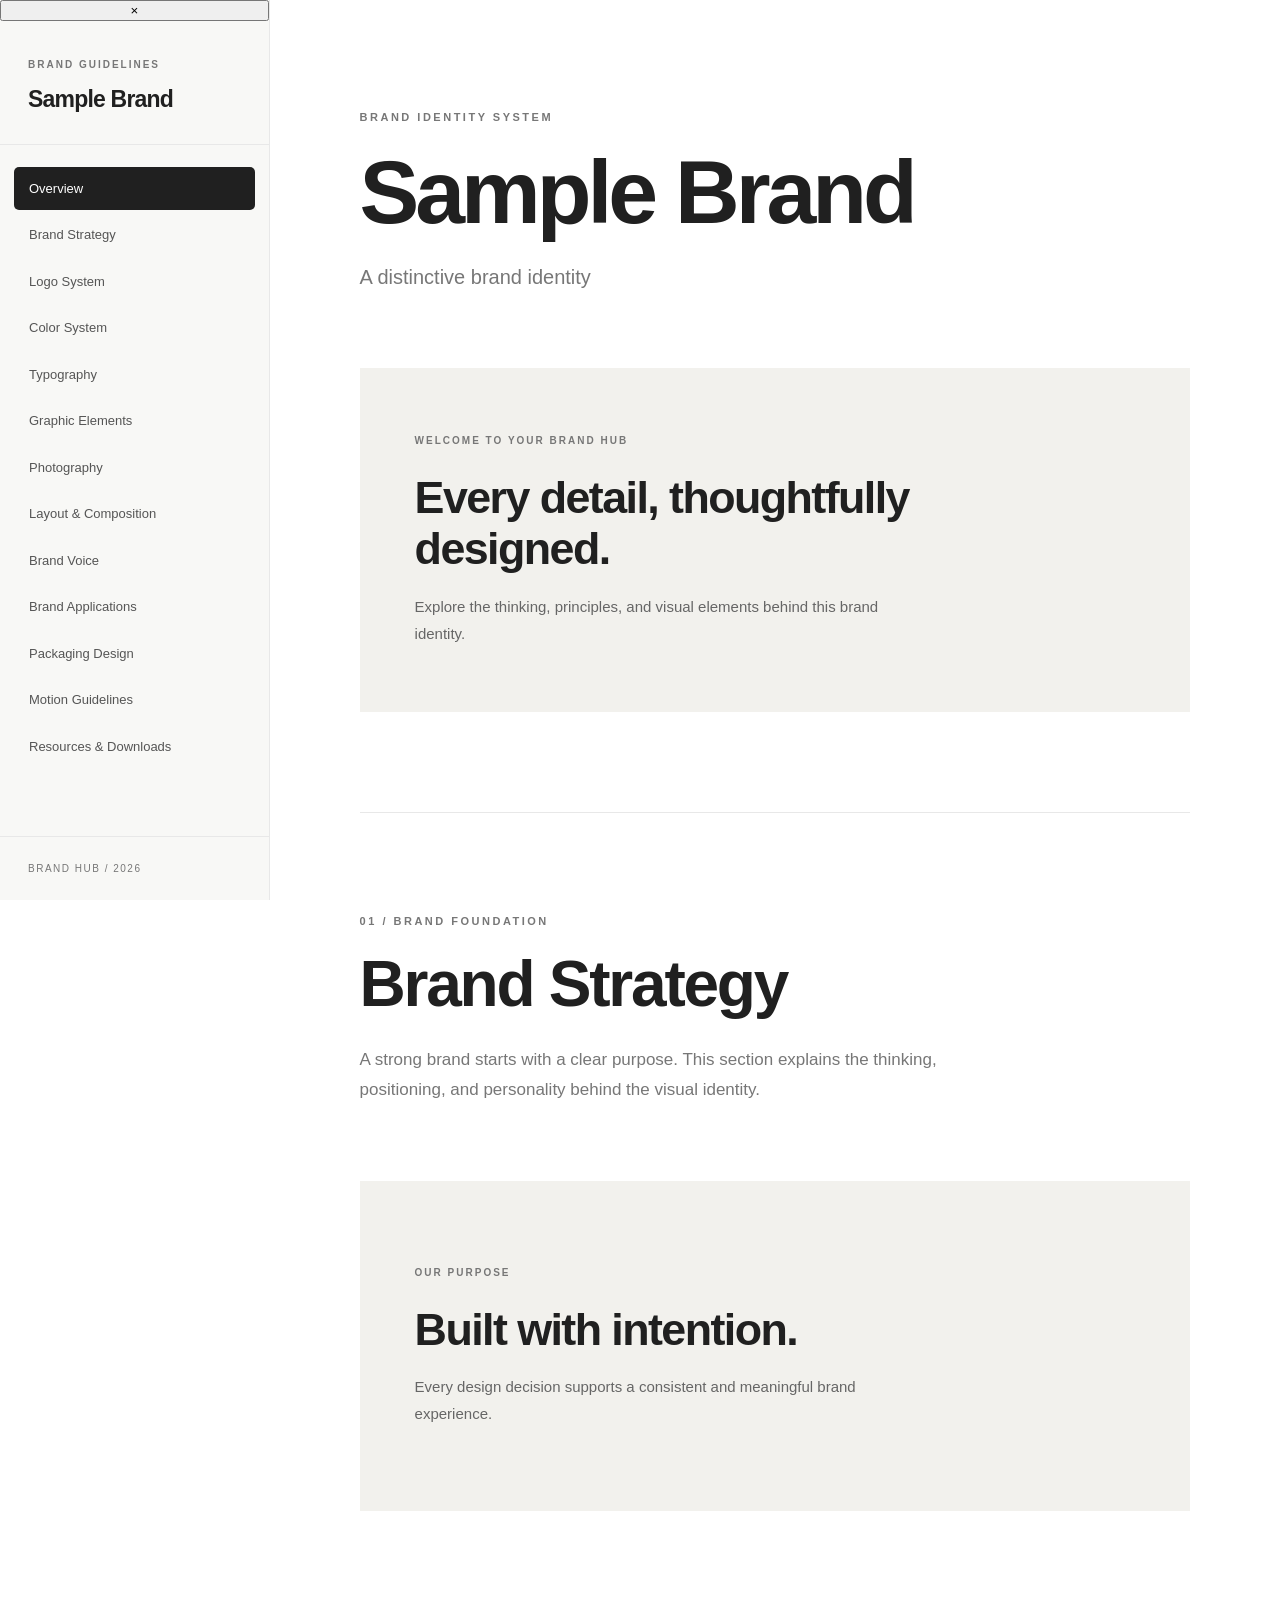
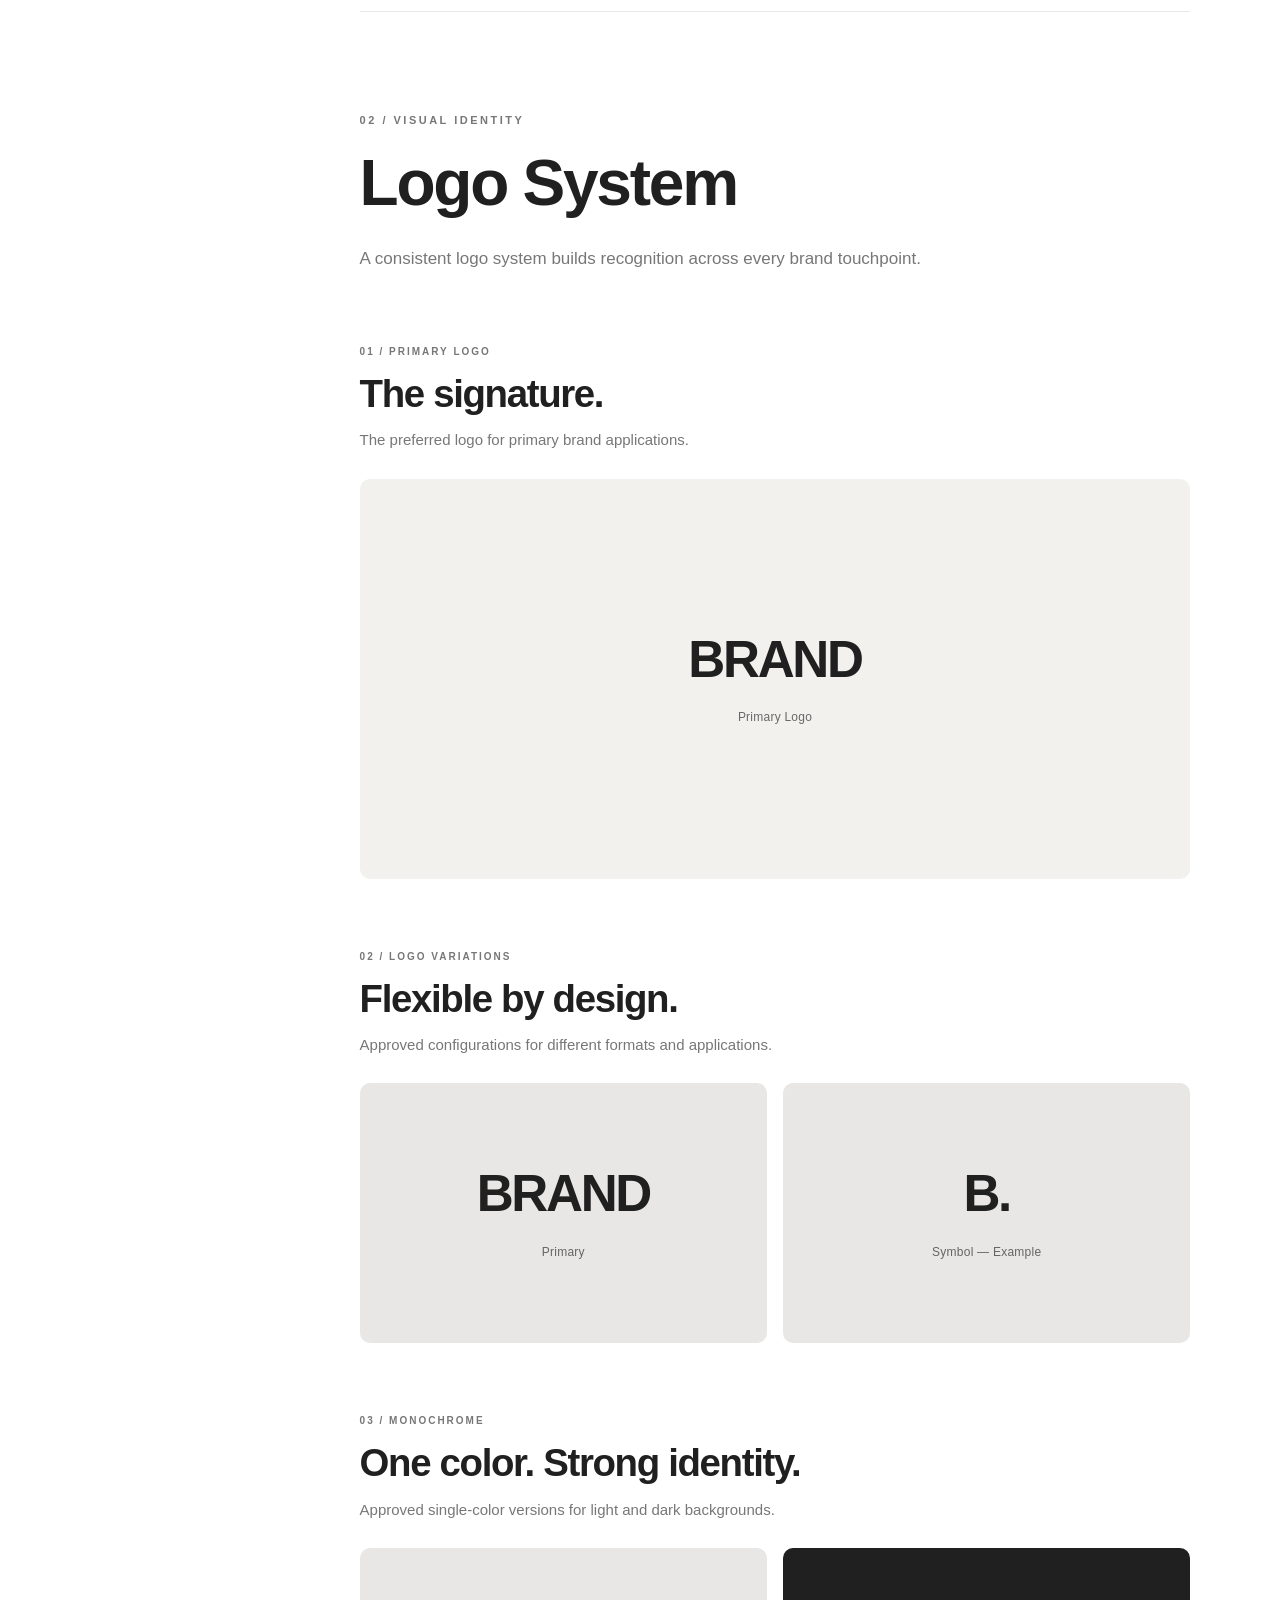
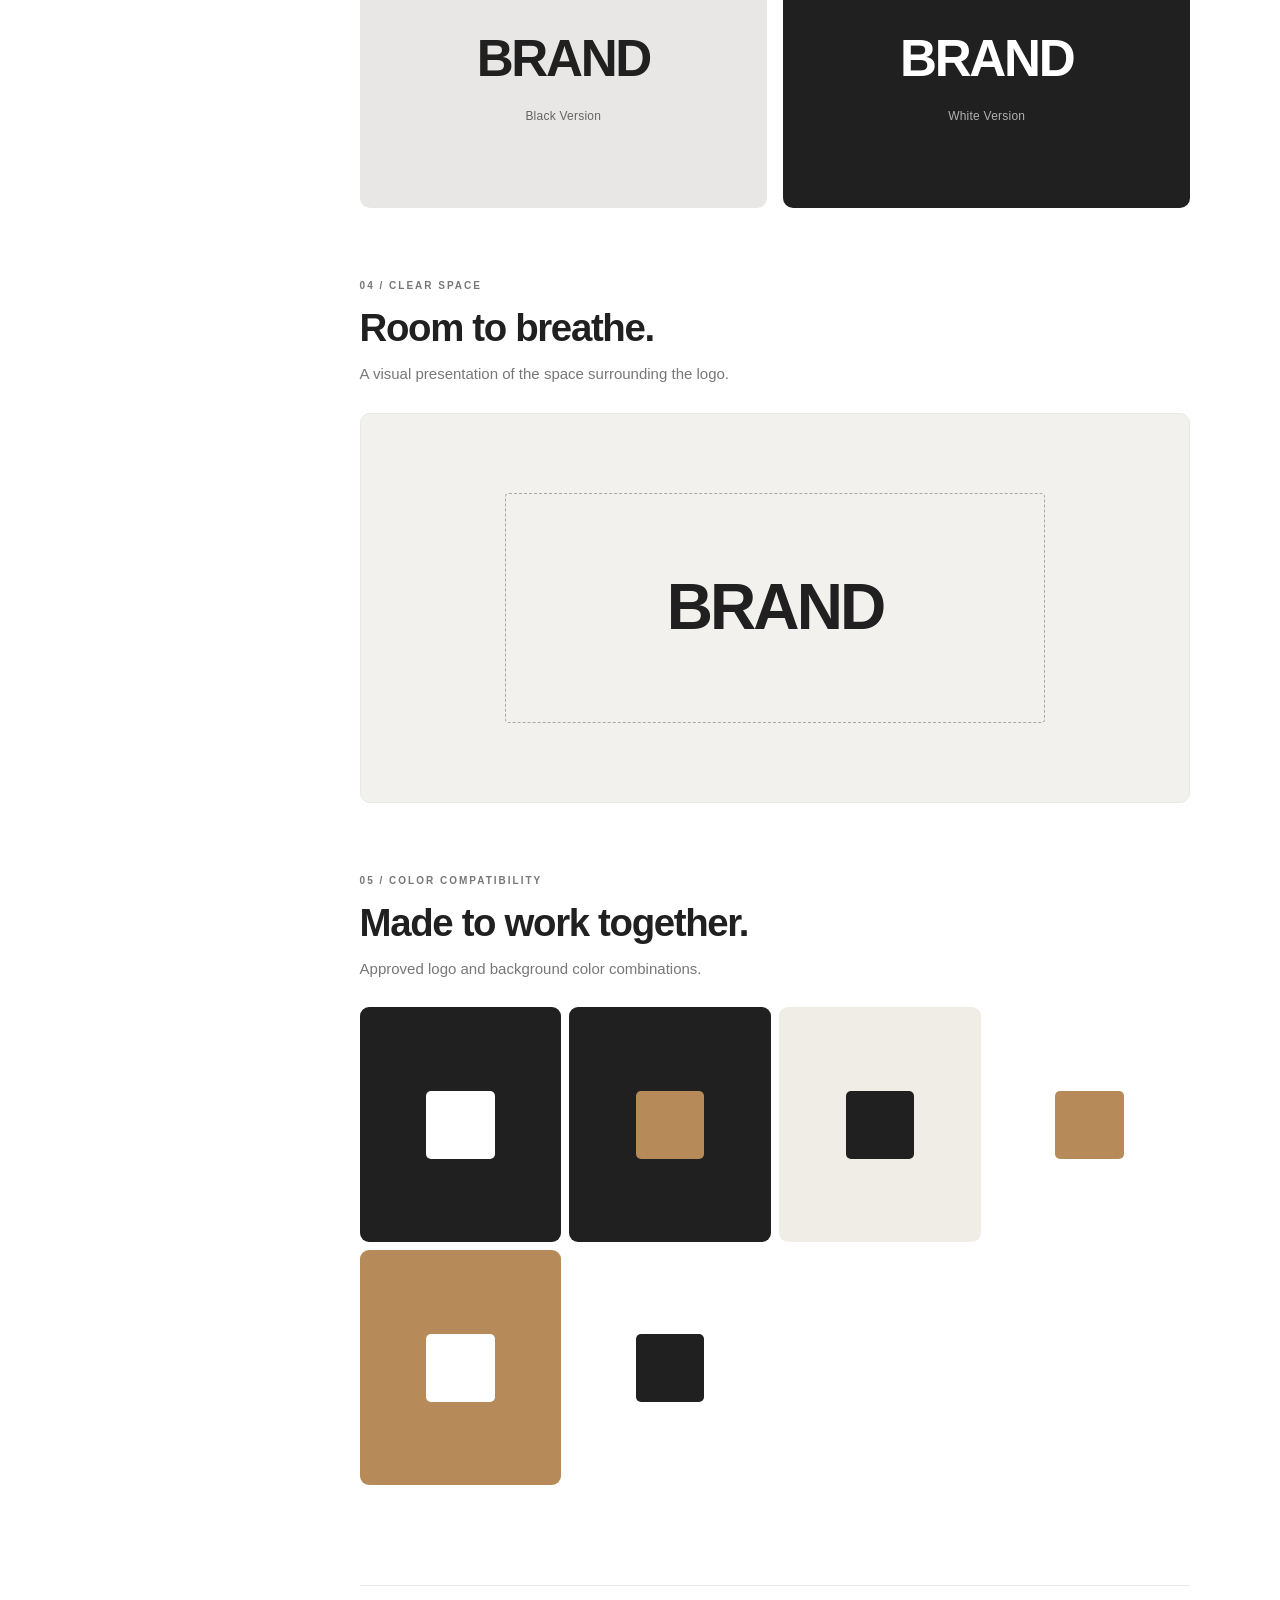
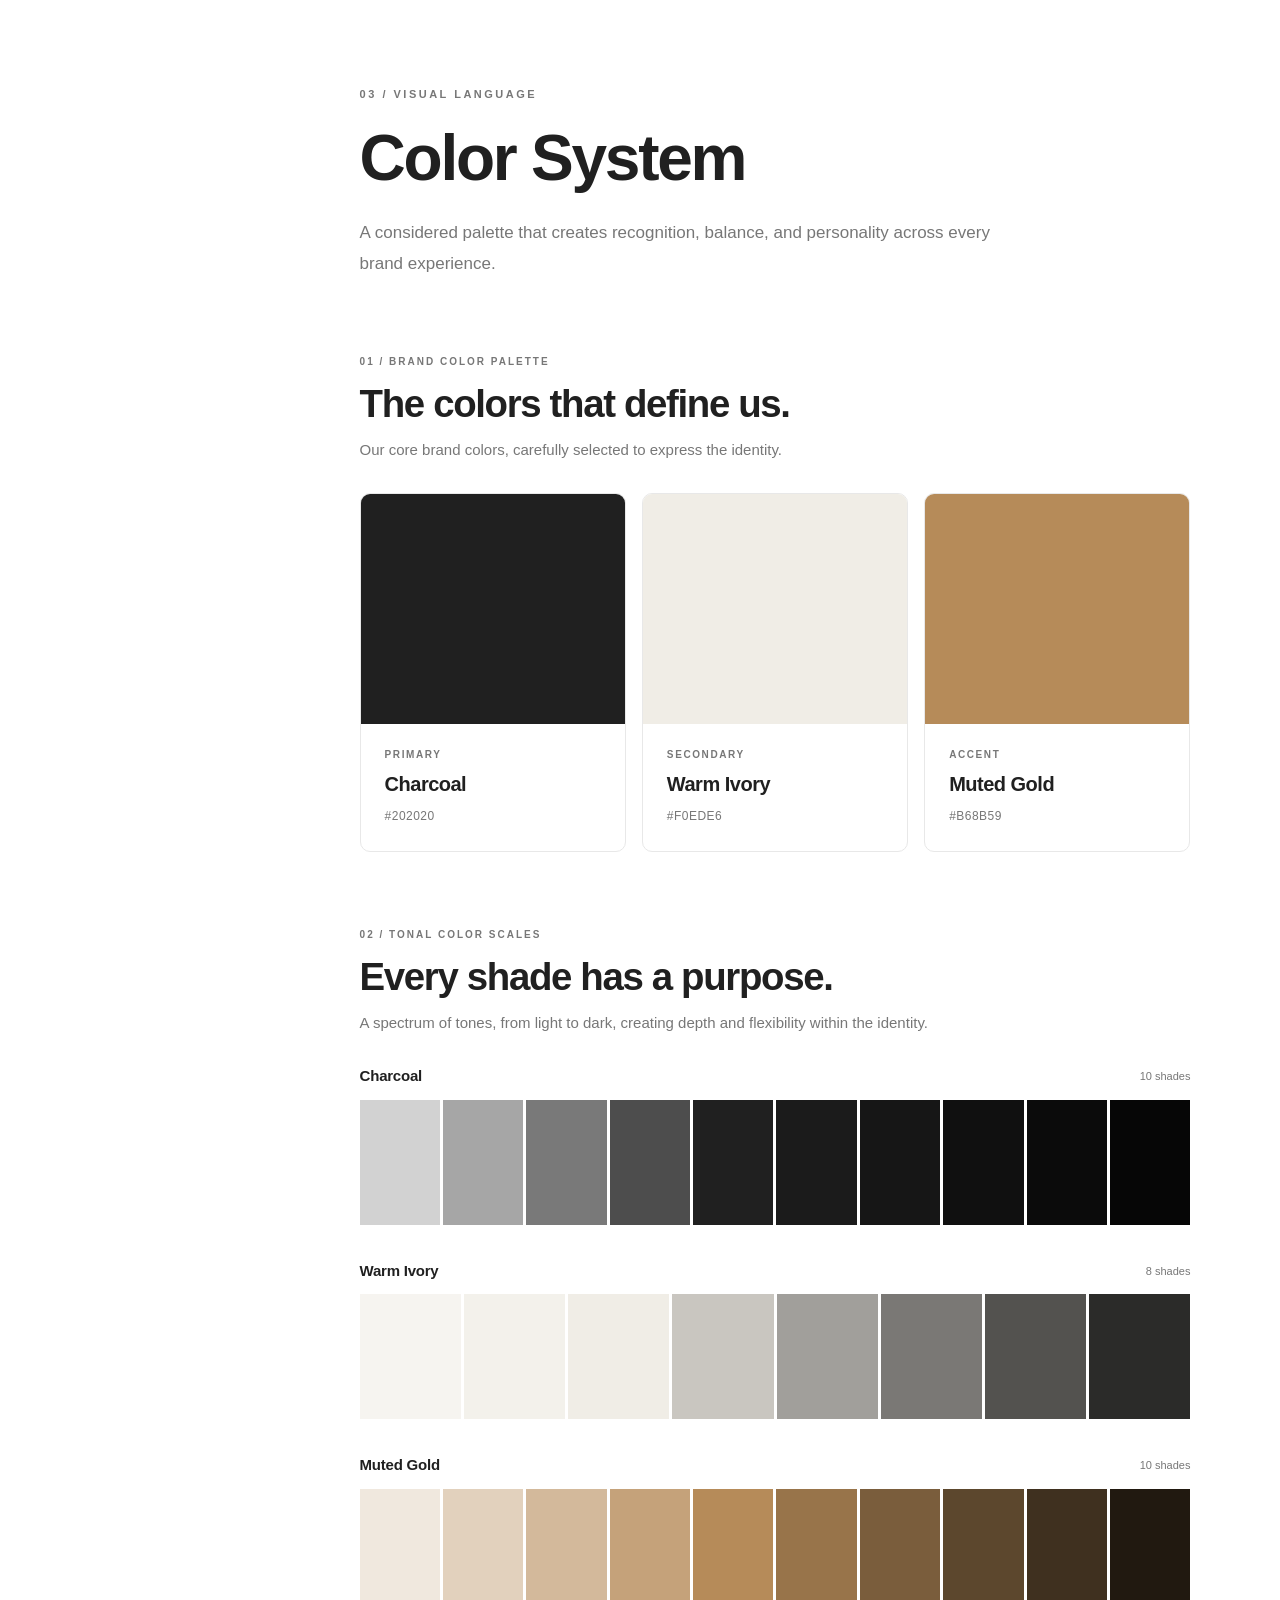
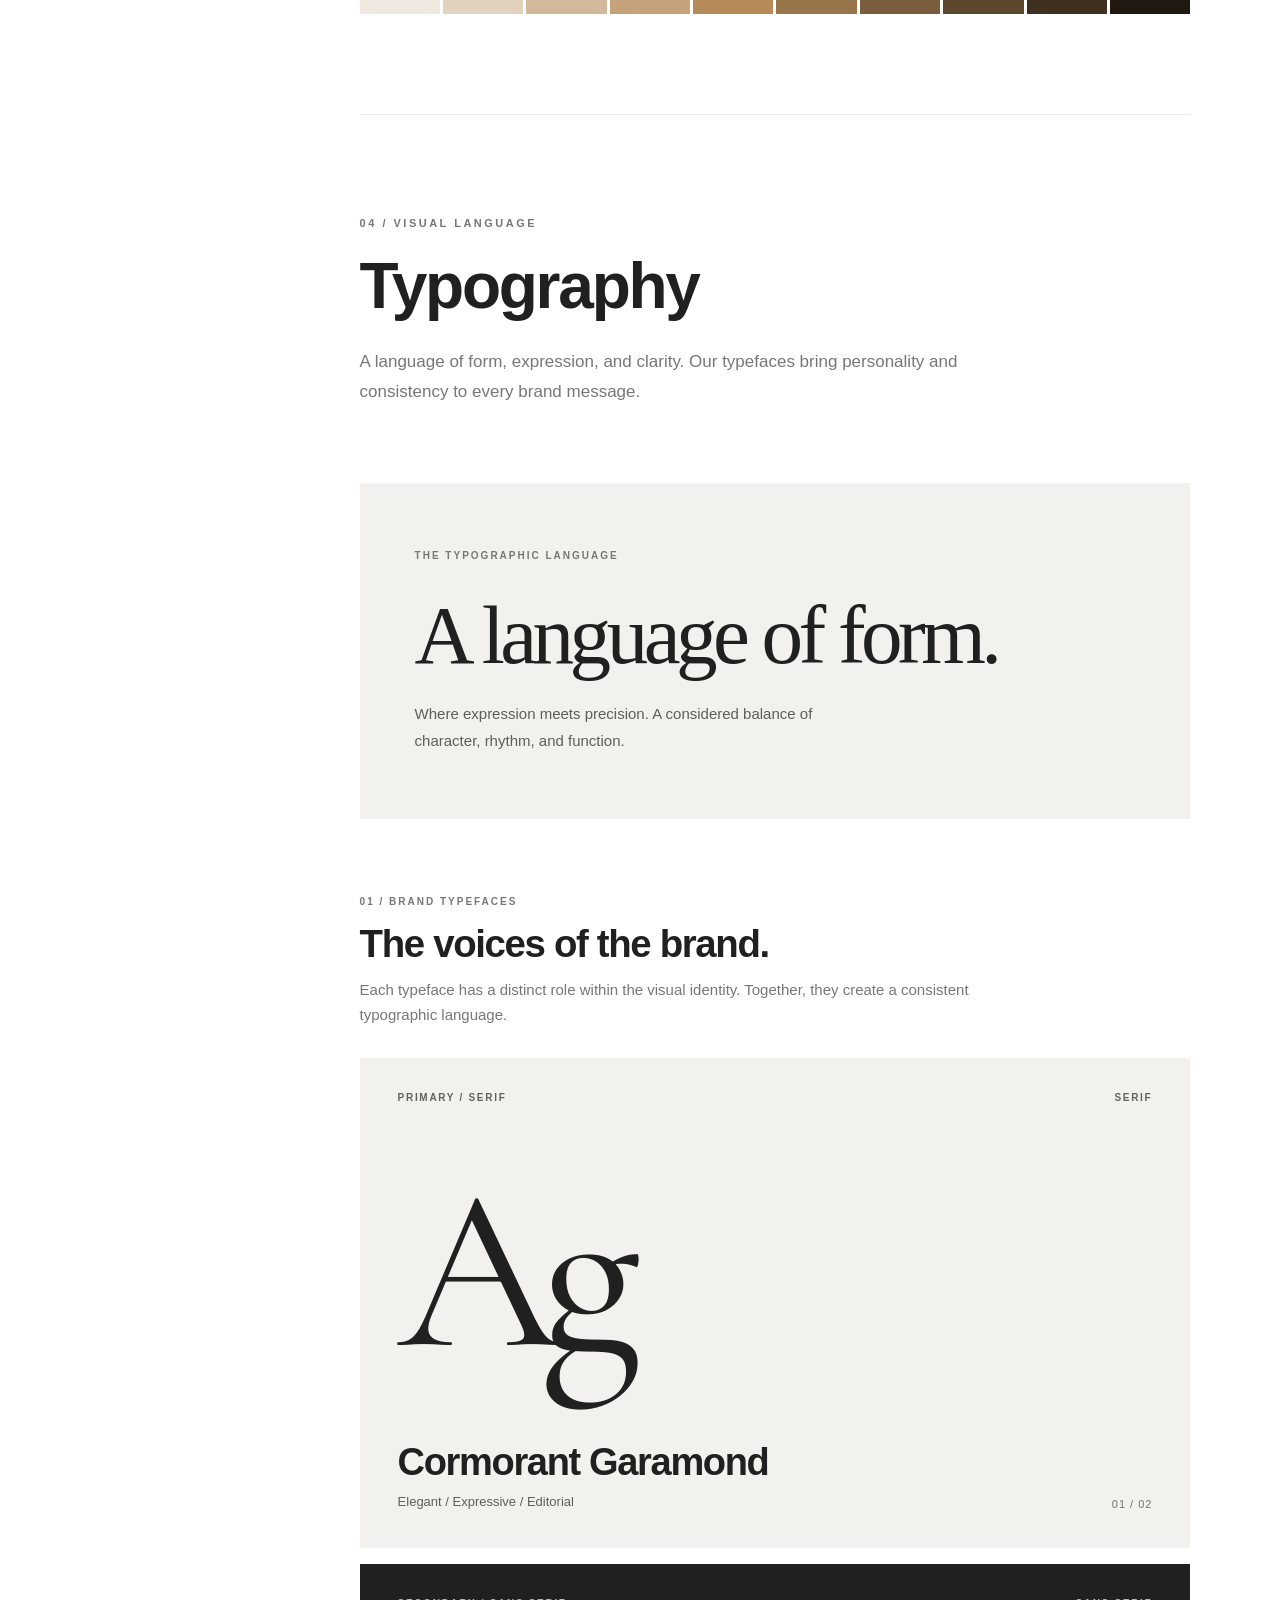
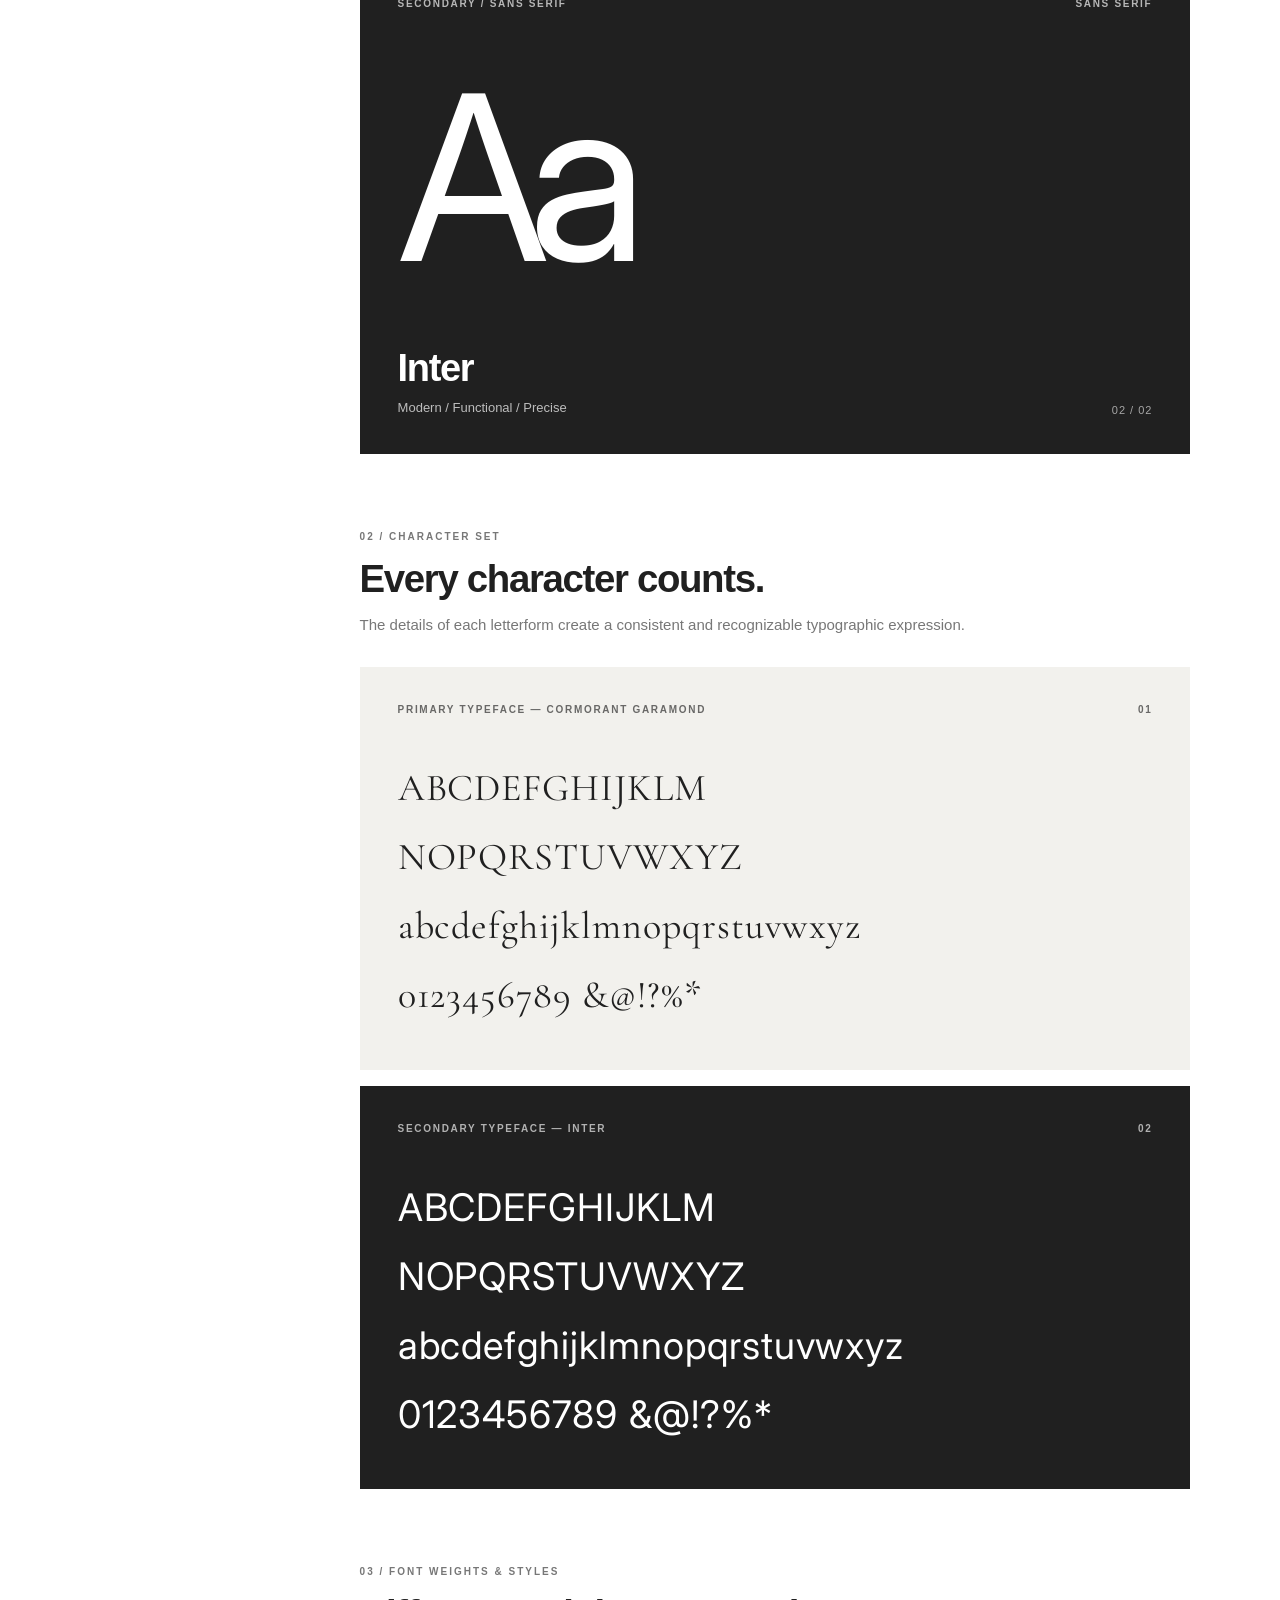
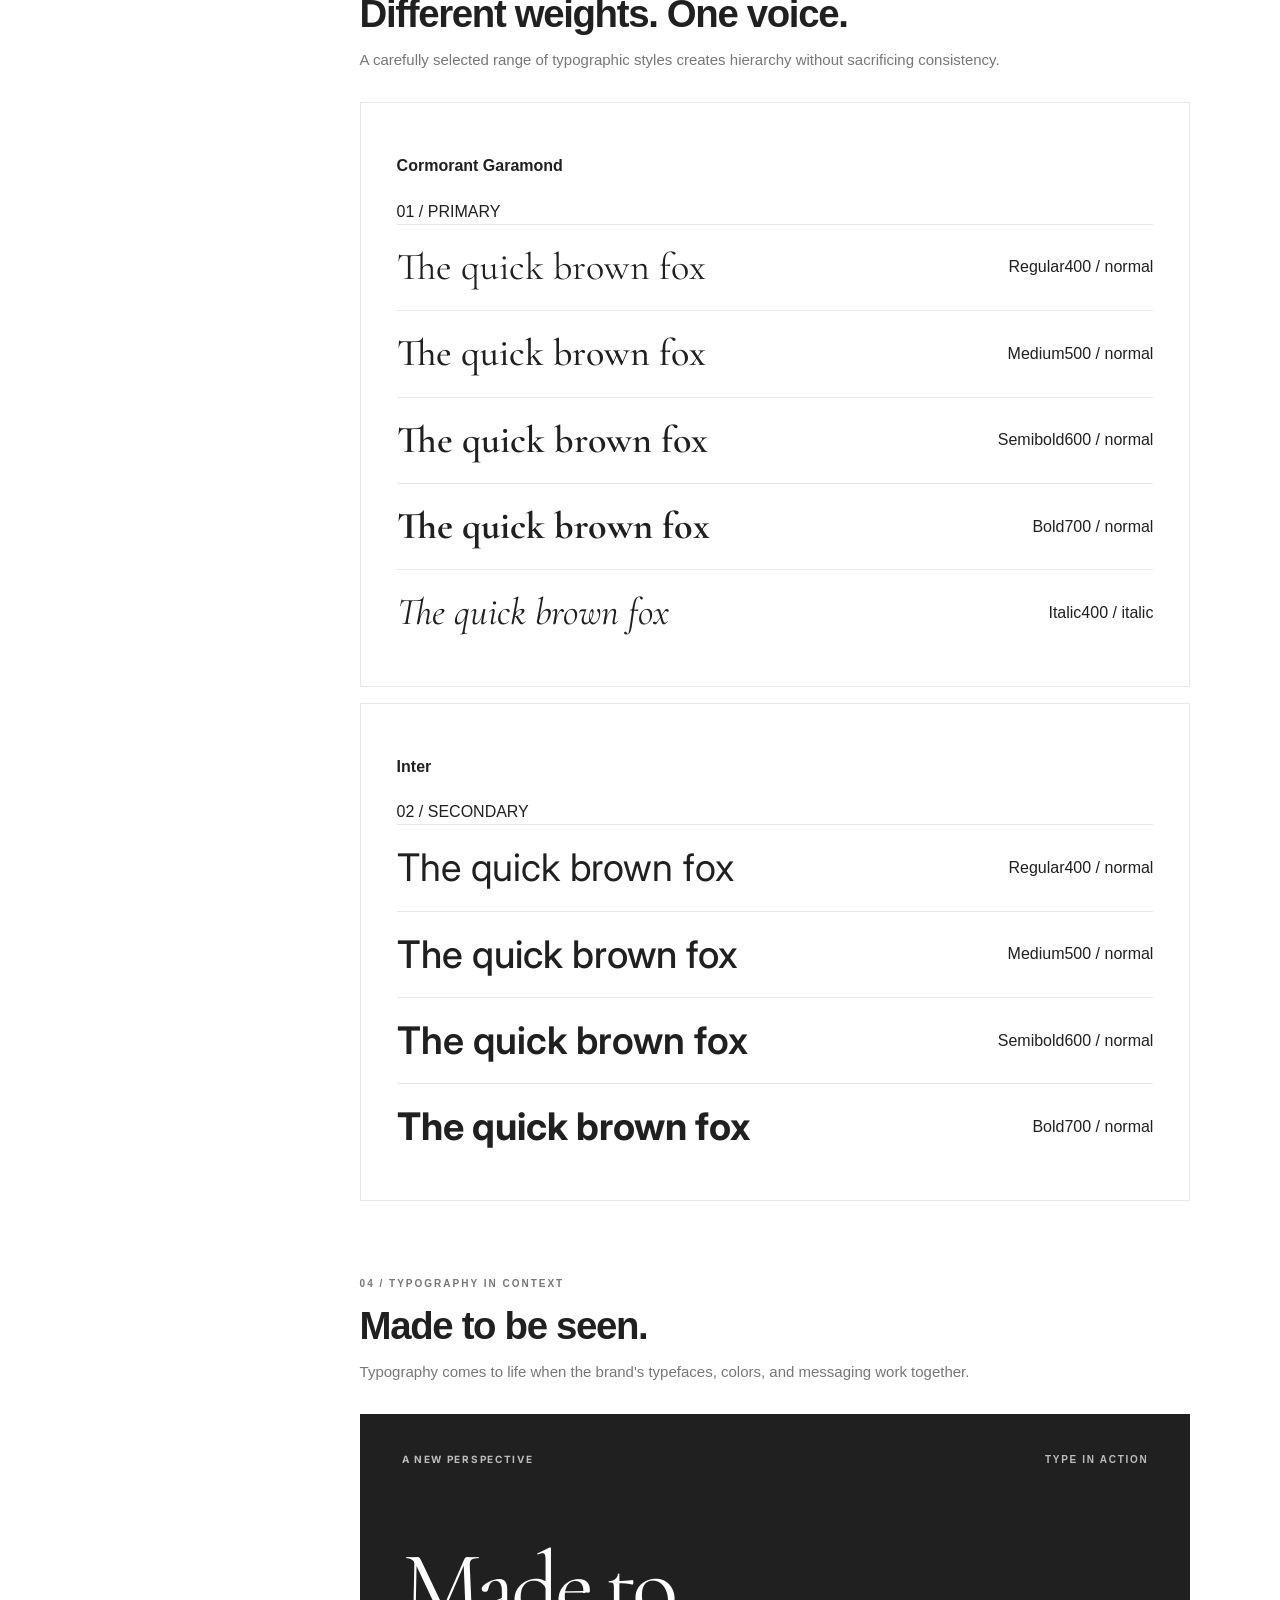
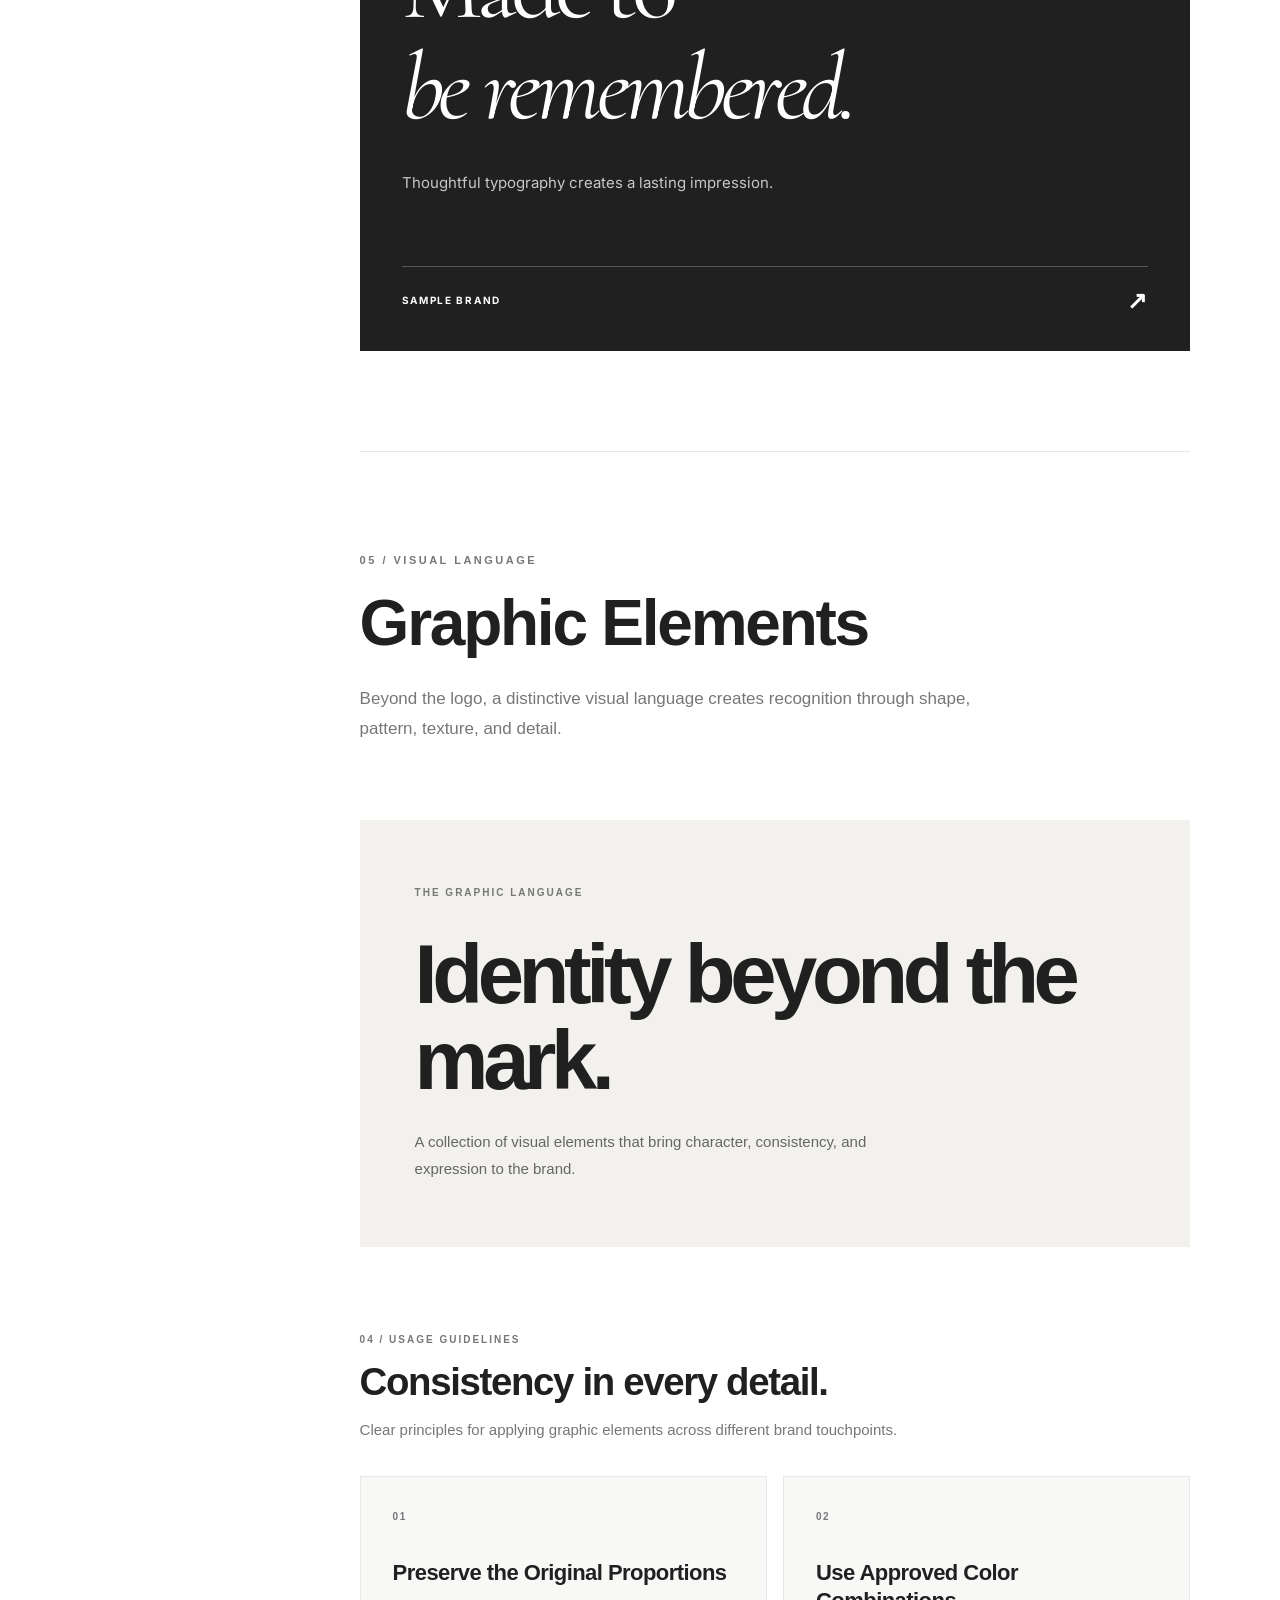
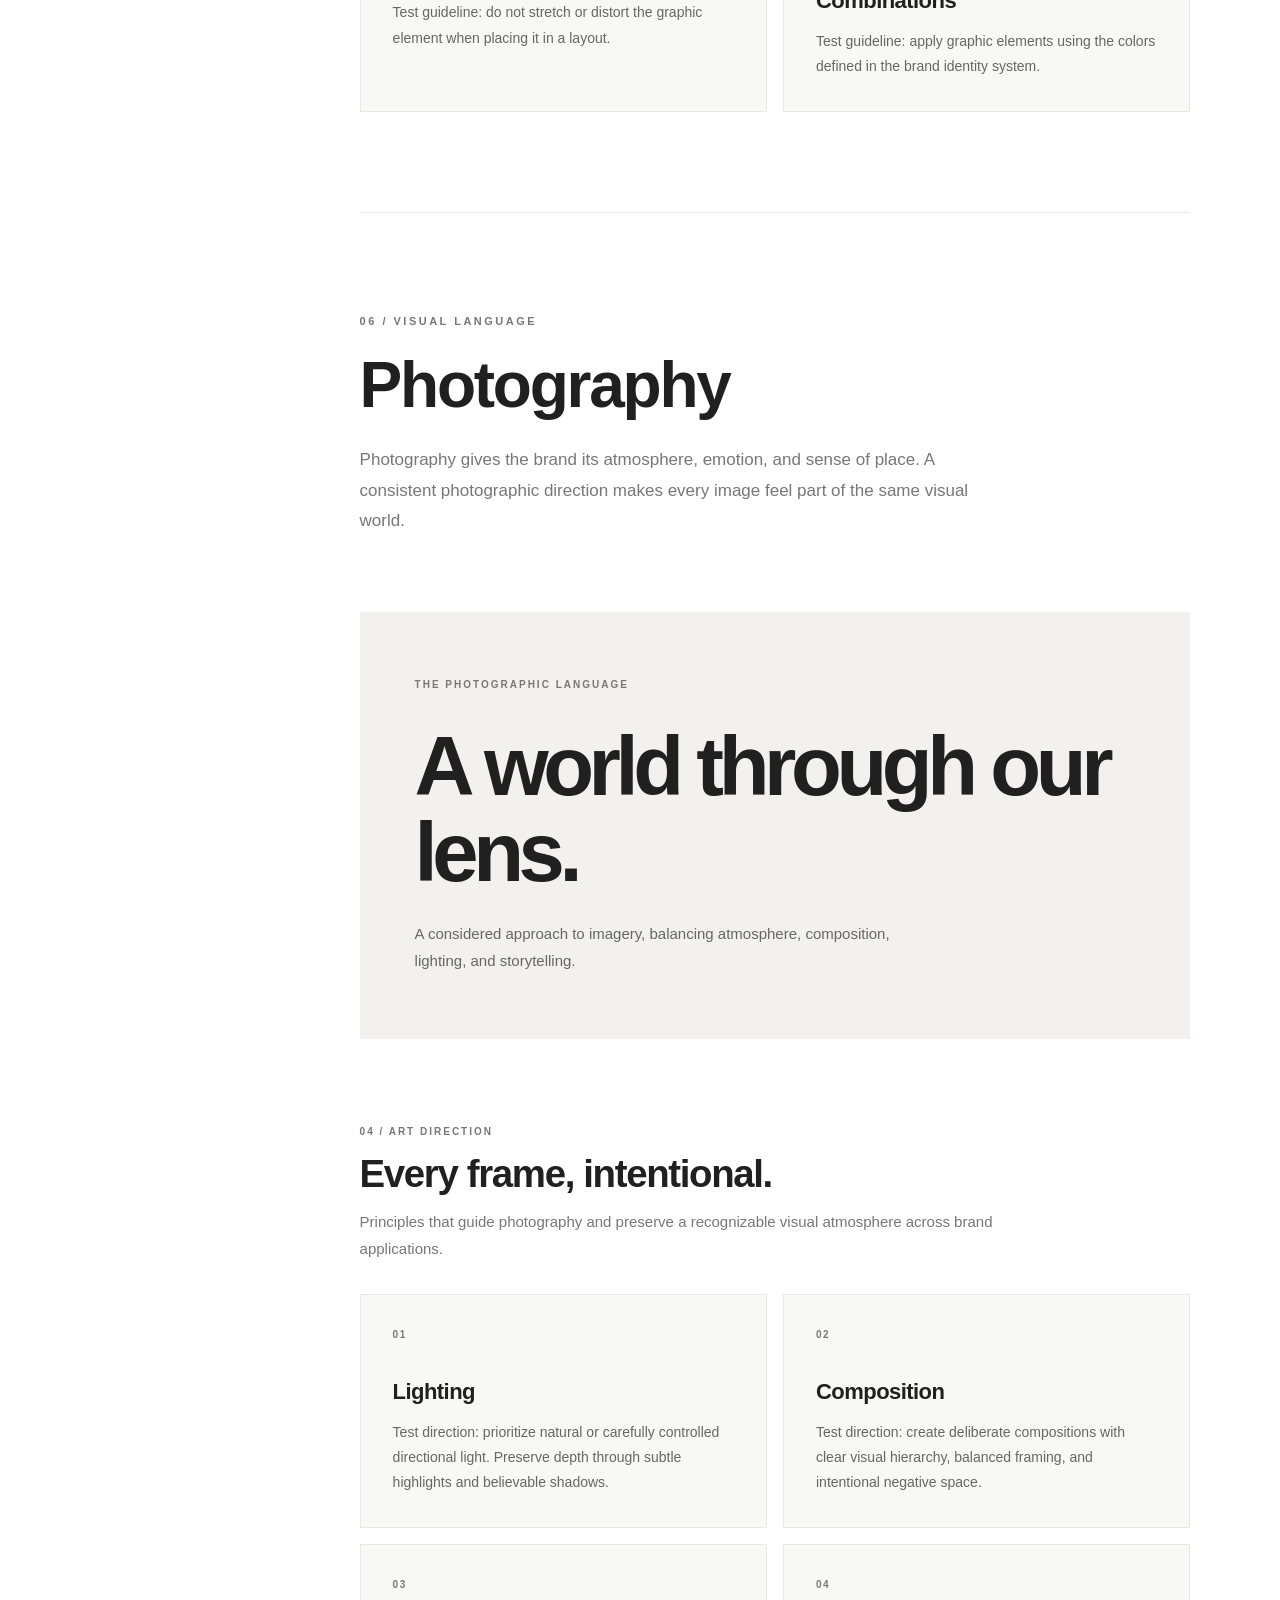
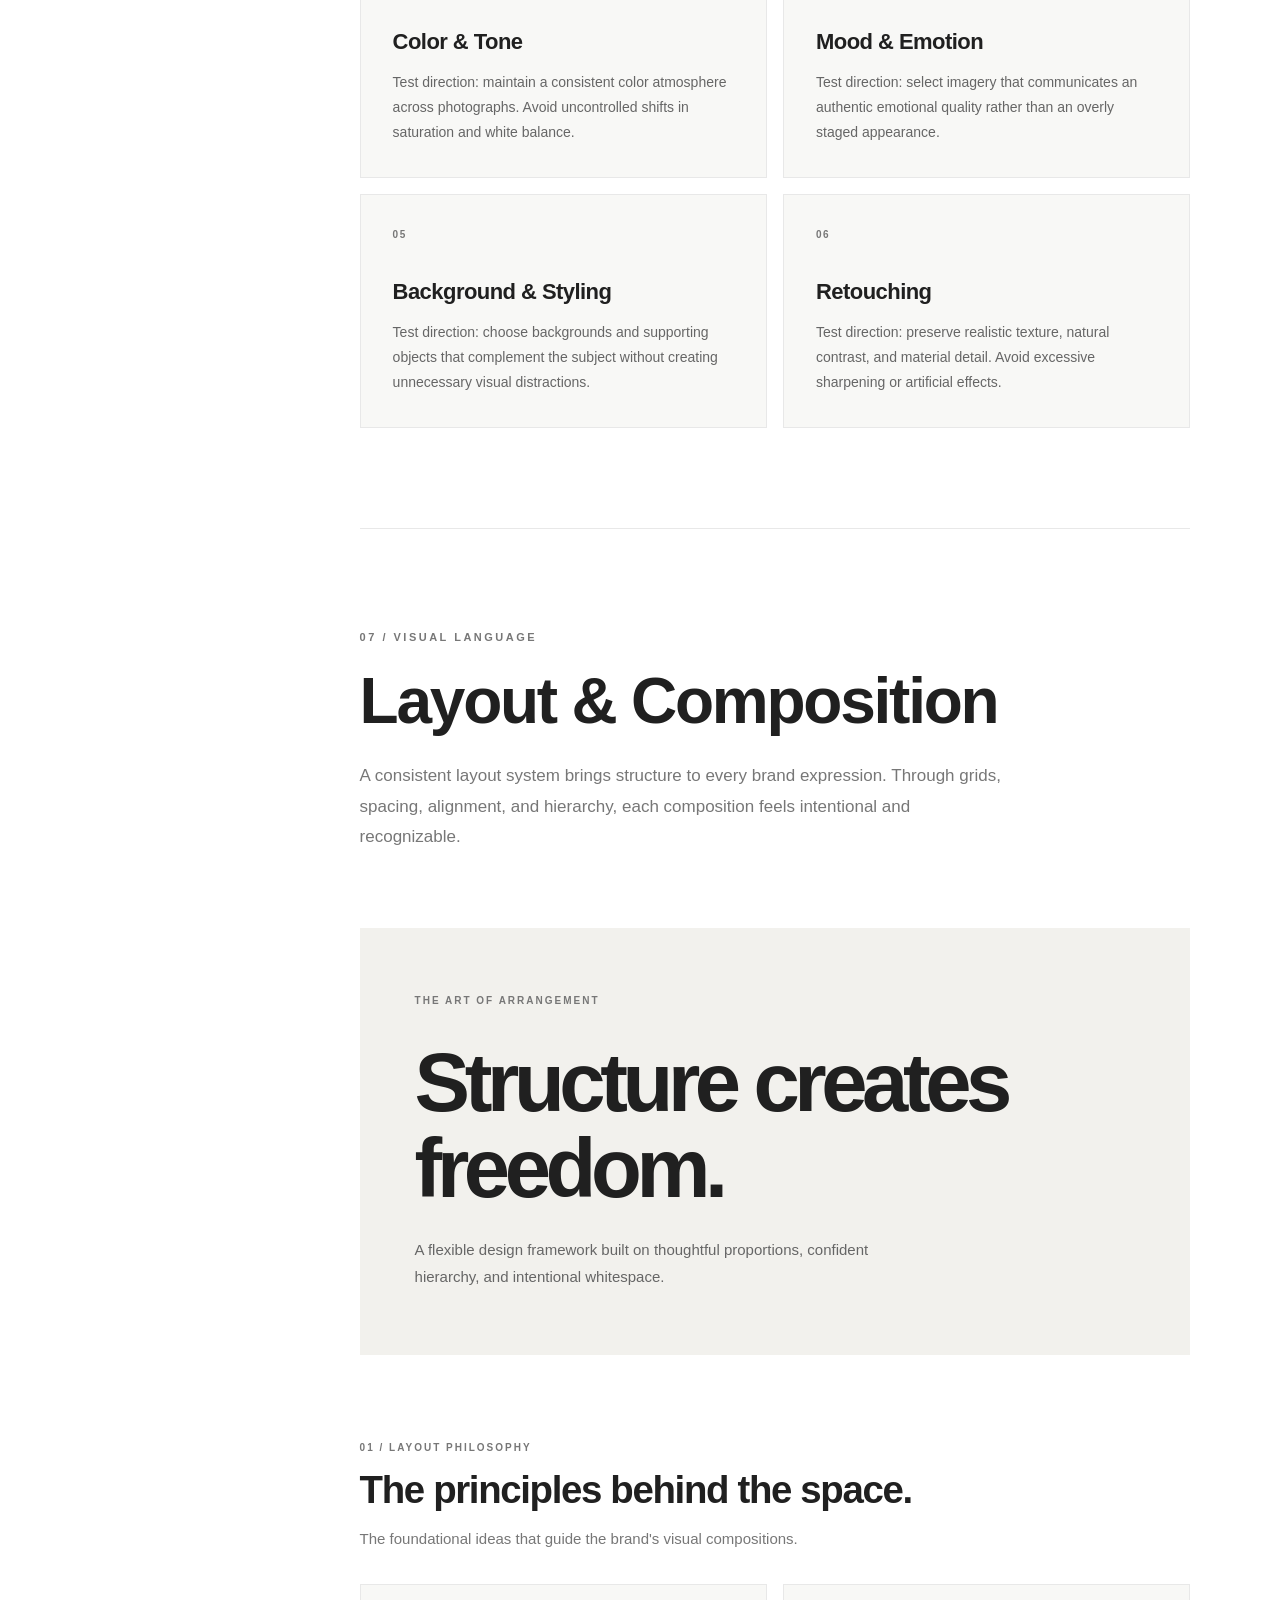
==== commit 00aa5793: "Update index.html" ====
--- a/index.html
+++ b/index.html
@@ -11,13 +11,28 @@
 
 <body>
 
+  <!-- Mobile navigation: controlled by js/app.js and styled in css/style.css -->
+  <header class="mobile-header" id="mobile-header">
+    <a class="mobile-header-brand" href="#overview" aria-label="Go to brand overview">BRAND HUB</a>
+    <button class="mobile-menu-toggle" id="mobile-menu-toggle" type="button"
+            aria-label="Open navigation menu" aria-controls="brand-sidebar" aria-expanded="false">
+      <span class="mobile-menu-icon" aria-hidden="true"><span></span><span></span><span></span></span>
+      <span class="mobile-menu-text">MENU</span>
+    </button>
+  </header>
+
+  <div class="mobile-sidebar-overlay" id="mobile-sidebar-overlay" aria-hidden="true"></div>
+
   <div class="app-layout">
 
     <!-- ====================================
          SIDEBAR NAVIGATION
          ==================================== -->
 
-    <aside class="sidebar">
+    <aside class="sidebar" id="brand-sidebar" aria-label="Brand guidelines navigation">
+
+      <button class="mobile-sidebar-close" id="mobile-sidebar-close" type="button"
+              aria-label="Close navigation menu">&times;</button>
 
       <div class="sidebar-header">
         <span class="sidebar-label">BRAND GUIDELINES</span>
--- a/css/style.css
+++ b/css/style.css
@@ -4569,3 +4569,246 @@
     transition-duration: 0.01ms !important;
   }
 }
+
+
+/* =========================================
+   STEP 25.2 — RESOURCES & DOWNLOADS
+   Editorial Brand Asset Library
+   ========================================= */
+#resources {
+  --resources-paper: var(--surface-warm);
+  --resources-soft: var(--surface-soft);
+  --resources-ink: var(--brand-text);
+  --resources-muted: var(--muted-text);
+  --resources-line: var(--border-color);
+}
+#resources .resources-editorial-intro {
+  display: flex;
+  flex-direction: column;
+  justify-content: center;
+  margin-top: 75px;
+  min-height: 360px;
+  padding: 65px 55px;
+  background: var(--resources-paper);
+}
+#resources .resources-editorial-intro .panel-label { margin-bottom: 30px; }
+#resources .resources-editorial-intro h3 {
+  margin: 0 0 22px;
+  max-width: 850px;
+  font-size: clamp(44px, 6.5vw, 88px);
+  line-height: 1.04;
+  font-weight: 600;
+  letter-spacing: -.06em;
+  overflow-wrap: anywhere;
+}
+#resources .resources-editorial-intro p {
+  margin: 0;
+  max-width: 520px;
+  font-size: 15px;
+  line-height: 1.8;
+  color: var(--resources-muted);
+}
+#resources .resources-feature { margin-top: 80px; min-width: 0; }
+#resources .resources-feature[hidden] { display: none !important; }
+#resources .resources-section-heading { margin-bottom: 30px; }
+#resources .resources-section-heading .panel-label { margin-bottom: 12px; }
+#resources .resources-section-heading h3 {
+  margin: 0 0 10px;
+  font-size: clamp(26px, 3vw, 40px);
+  line-height: 1.2;
+  font-weight: 600;
+  letter-spacing: -.035em;
+}
+#resources .resources-section-heading p {
+  margin: 0;
+  max-width: 650px;
+  font-size: 15px;
+  line-height: 1.75;
+  color: var(--resources-muted);
+}
+#resources .resources-featured-canvas { min-width: 0; }
+#resources .resources-featured-card {
+  display: grid;
+  grid-template-columns: minmax(0, 1.15fr) minmax(0, 1fr);
+  min-height: 330px;
+  overflow: hidden;
+  background: var(--resources-paper);
+}
+#resources .resources-featured-visual {
+  position: relative;
+  display: flex;
+  align-items: center;
+  justify-content: center;
+  min-height: 330px;
+  overflow: hidden;
+  background: var(--resources-ink);
+  color: #fff;
+}
+#resources .resources-featured-visual img {
+  display: block;
+  width: 100%;
+  height: 100%;
+  object-fit: cover;
+}
+#resources .resources-featured-content {
+  display: flex;
+  flex-direction: column;
+  justify-content: center;
+  align-items: flex-start;
+  padding: clamp(28px, 4vw, 55px);
+}
+#resources .resources-featured-category,
+#resources .resources-category-label,
+#resources .resources-asset-format,
+#resources .resources-format-extension,
+#resources .resources-instruction-number,
+#resources .resources-delivery-label {
+  display: block;
+  margin-bottom: 12px;
+  font-size: 10px;
+  font-weight: 700;
+  letter-spacing: 1.5px;
+  text-transform: uppercase;
+  color: var(--resources-muted);
+}
+#resources .resources-featured-title {
+  margin: 0 0 16px;
+  font-size: clamp(29px, 3.6vw, 48px);
+  font-weight: 600;
+  letter-spacing: -.04em;
+  line-height: 1.13;
+}
+#resources .resources-featured-description,
+#resources .resources-category-description,
+#resources .resources-asset-description,
+#resources .resources-format-description,
+#resources .resources-instruction-description,
+#resources .resources-delivery-description {
+  margin: 0;
+  font-size: 14px;
+  line-height: 1.75;
+  color: var(--resources-muted);
+}
+#resources .resources-download-link,
+#resources .resources-asset-link {
+  display: inline-flex;
+  align-items: center;
+  justify-content: center;
+  gap: 12px;
+  min-height: 44px;
+  margin-top: 24px;
+  padding: 12px 19px;
+  border: 1px solid var(--resources-ink);
+  background: var(--resources-ink);
+  color: #fff;
+  font-size: 12px;
+  font-weight: 700;
+  letter-spacing: .025em;
+  text-decoration: none;
+  transition: background .2s ease, color .2s ease;
+}
+#resources .resources-download-link:hover,
+#resources .resources-asset-link:hover { background: transparent; color: var(--resources-ink); }
+#resources .resources-library-gallery { display: grid; grid-template-columns: 1fr; gap: 24px; }
+#resources .resources-category-card {
+  min-width: 0;
+  padding: 32px;
+  background: var(--resources-soft);
+  border: 1px solid var(--resources-line);
+}
+#resources .resources-category-title {
+  margin: 0 0 10px;
+  font-size: clamp(23px, 2.5vw, 32px);
+  letter-spacing: -.035em;
+}
+#resources .resources-assets-list,
+#resources .resources-category-assets { display: grid; grid-template-columns: repeat(2, minmax(0, 1fr)); gap: 14px; margin-top: 26px; }
+#resources .resources-asset-card {
+  min-width: 0;
+  padding: 22px;
+  background: #fff;
+  border: 1px solid var(--resources-line);
+}
+#resources .resources-asset-title {
+  margin: 0 0 8px;
+  font-size: 18px;
+  font-weight: 600;
+  line-height: 1.3;
+}
+#resources .resources-asset-link { margin-top: 18px; min-height: 38px; padding: 9px 15px; }
+#resources .resources-formats-list { display: grid; grid-template-columns: repeat(3, minmax(0, 1fr)); gap: 16px; }
+#resources .resources-format-card {
+  min-width: 0;
+  padding: 28px;
+  border: 1px solid var(--resources-line);
+  background: #fff;
+}
+#resources .resources-format-extension { font-size: 24px; color: var(--resources-ink); letter-spacing: -.025em; }
+#resources .resources-format-title { margin: 0 0 12px; font-size: 19px; letter-spacing: -.025em; }
+#resources .resources-instructions-list { display: grid; grid-template-columns: repeat(2, minmax(0, 1fr)); gap: 16px; }
+#resources .resources-instruction-card {
+  min-width: 0;
+  padding: 32px;
+  background: var(--resources-soft);
+  border: 1px solid var(--resources-line);
+}
+#resources .resources-instruction-number { margin-bottom: 38px; }
+#resources .resources-instruction-title { margin: 0 0 12px; font-size: 23px; line-height: 1.25; letter-spacing: -.03em; }
+#resources .resources-delivery-details {
+  display: grid;
+  grid-template-columns: repeat(2, minmax(0, 1fr));
+  gap: 16px;
+}
+#resources .resources-delivery-card {
+  min-width: 0;
+  padding: 30px;
+  background: var(--resources-paper);
+}
+#resources .resources-delivery-title,
+#resources .resources-delivery-value { margin: 0 0 10px; font-size: 21px; font-weight: 600; letter-spacing: -.025em; overflow-wrap: anywhere; }
+#resources a:focus-visible { outline-offset: 4px; }
+
+/* MOTION LAYOUT CORRECTION — keep logo previews full width.
+   Applies to the secondary logo animation without changing other sections. */
+#motion .motion-logo-gallery { grid-template-columns: minmax(0, 1fr); }
+#motion .motion-logo-gallery > .motion-logo-card,
+#motion .motion-logo-gallery > .motion-logo-card:nth-child(2) {
+  grid-column: 1 / -1;
+  width: 100%;
+}
+#motion .motion-logo-gallery .motion-logo-visual {
+  width: 100%;
+  min-height: 320px;
+  aspect-ratio: 16 / 9;
+}
+#motion .motion-logo-gallery .motion-logo-visual video,
+#motion .motion-logo-gallery .motion-logo-visual img {
+  max-width: 100%;
+}
+
+@media (max-width: 900px) {
+  #resources .resources-editorial-intro { margin-top: 60px; min-height: 300px; padding: 50px 38px; }
+  #resources .resources-feature { margin-top: 65px; }
+  #resources .resources-formats-list { grid-template-columns: repeat(2, minmax(0, 1fr)); }
+  #motion .motion-logo-gallery .motion-logo-visual { min-height: 260px; }
+}
+@media (max-width: 640px) {
+  #resources .resources-editorial-intro { margin-top: 50px; min-height: 270px; padding: 42px 26px; }
+  #resources .resources-editorial-intro h3 { font-size: clamp(40px, 11vw, 64px); }
+  #resources .resources-feature { margin-top: 55px; }
+  #resources .resources-featured-card { grid-template-columns: 1fr; }
+  #resources .resources-featured-visual { min-height: 240px; }
+  #resources .resources-featured-content { padding: 28px 24px; }
+  #resources .resources-assets-list,
+  #resources .resources-category-assets,
+  #resources .resources-formats-list,
+  #resources .resources-instructions-list,
+  #resources .resources-delivery-details { grid-template-columns: 1fr; }
+  #resources .resources-category-card,
+  #resources .resources-instruction-card { padding: 24px; }
+  #motion .motion-logo-gallery .motion-logo-visual { min-height: 210px; aspect-ratio: 4 / 3; }
+}
+@media (prefers-reduced-motion: reduce) {
+  #resources .resources-download-link,
+  #resources .resources-asset-link { transition: none; }
+}
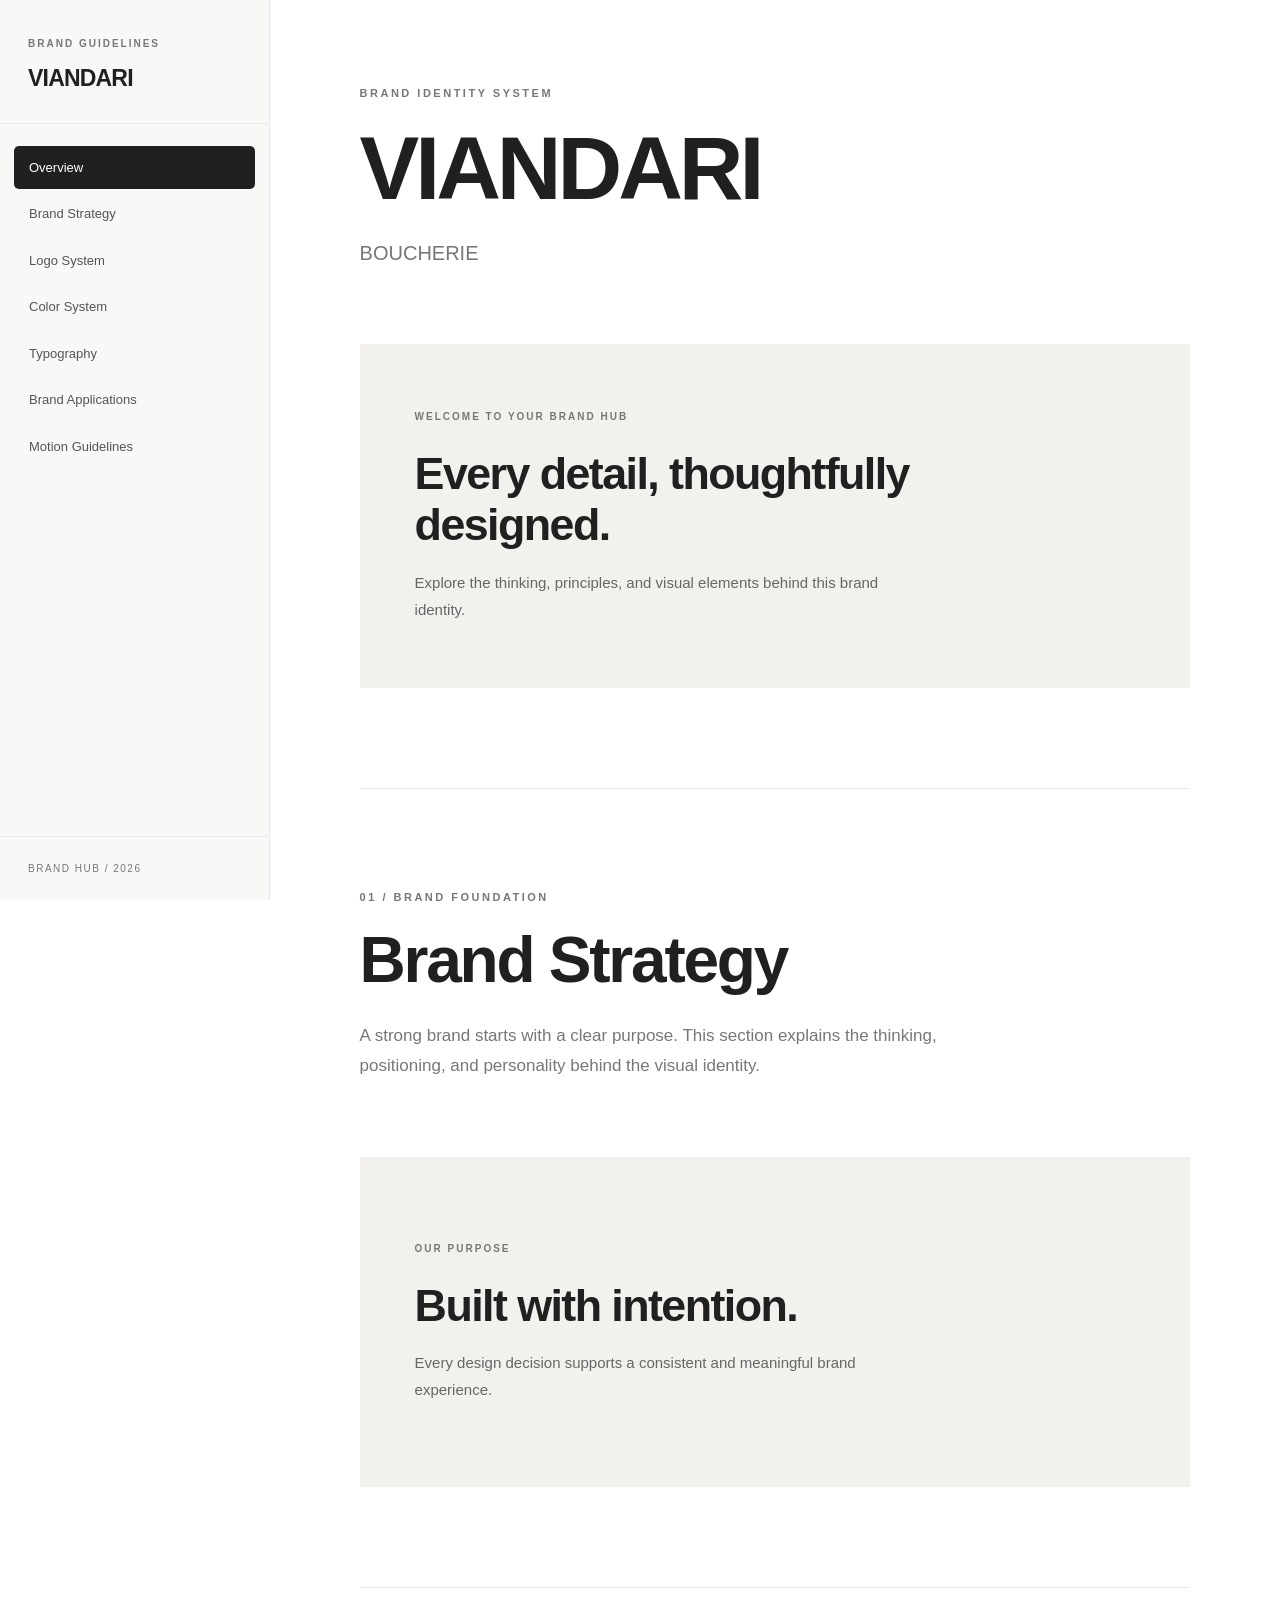
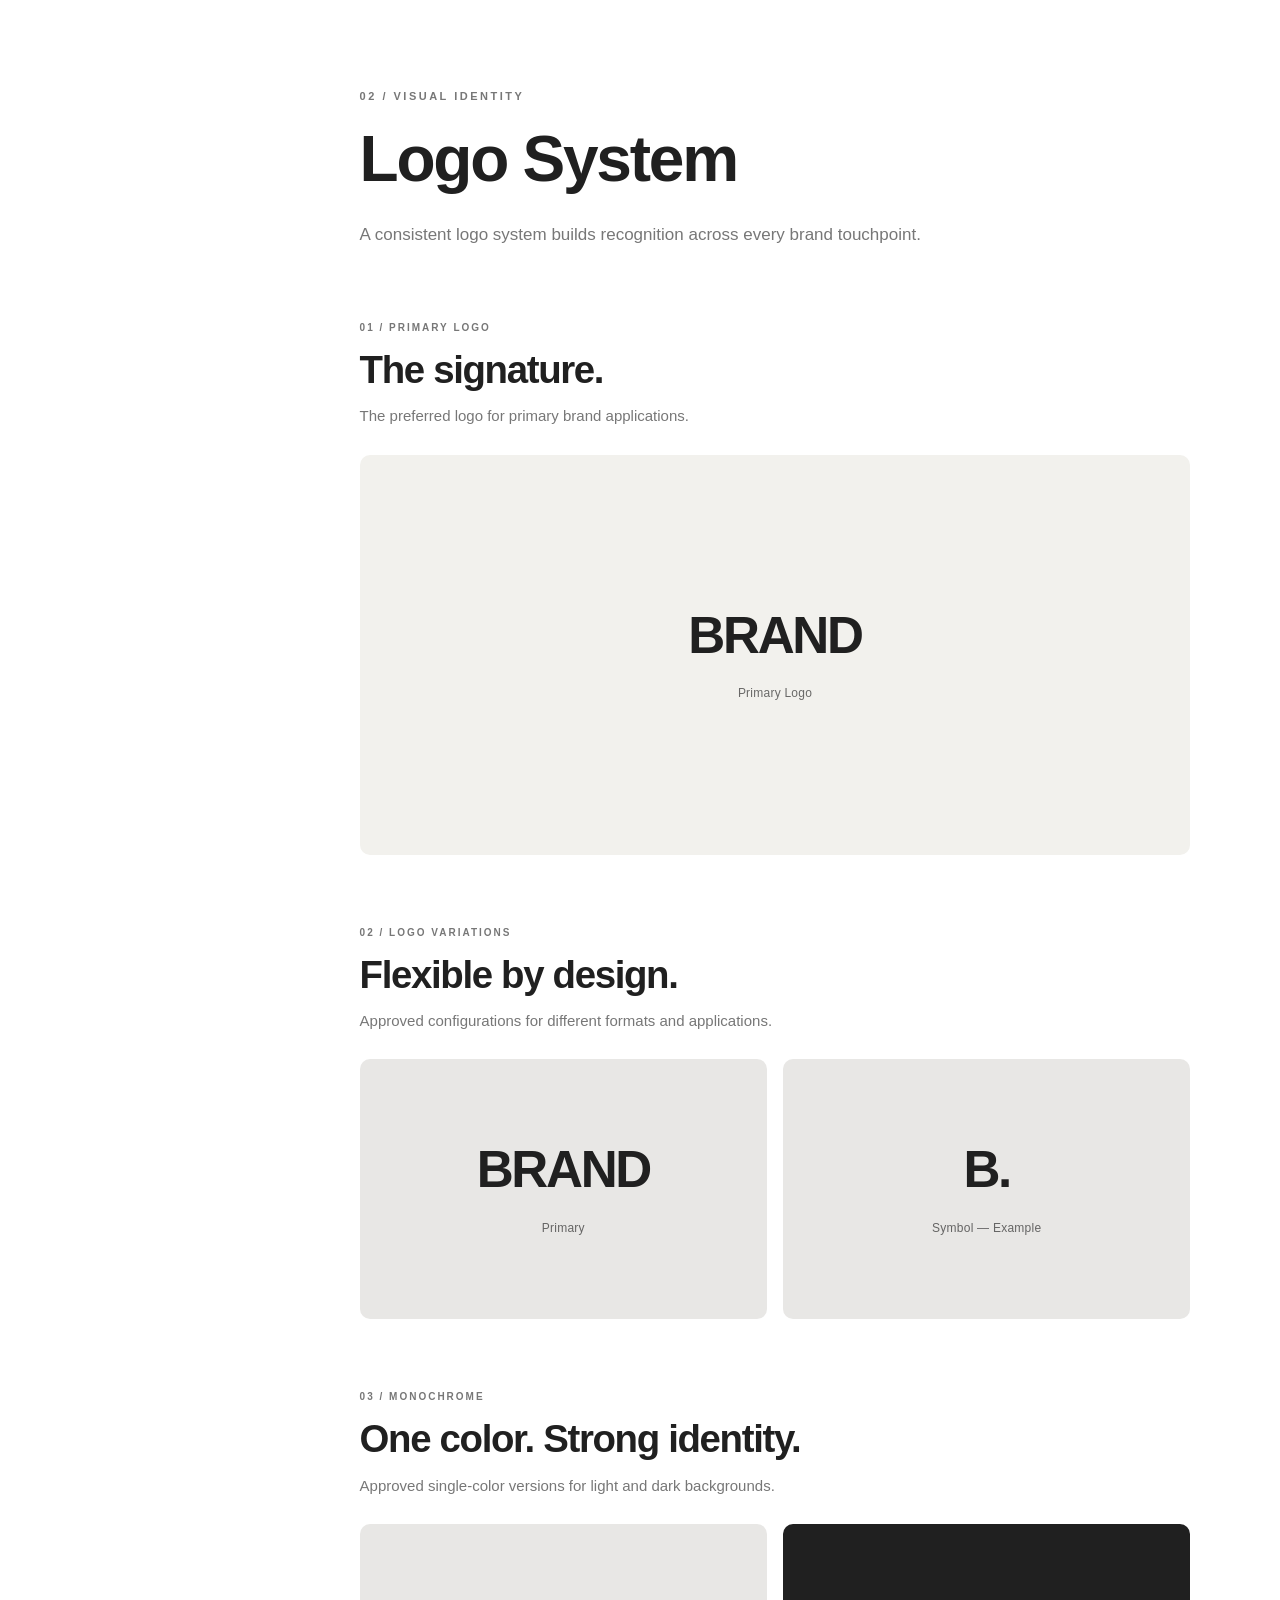
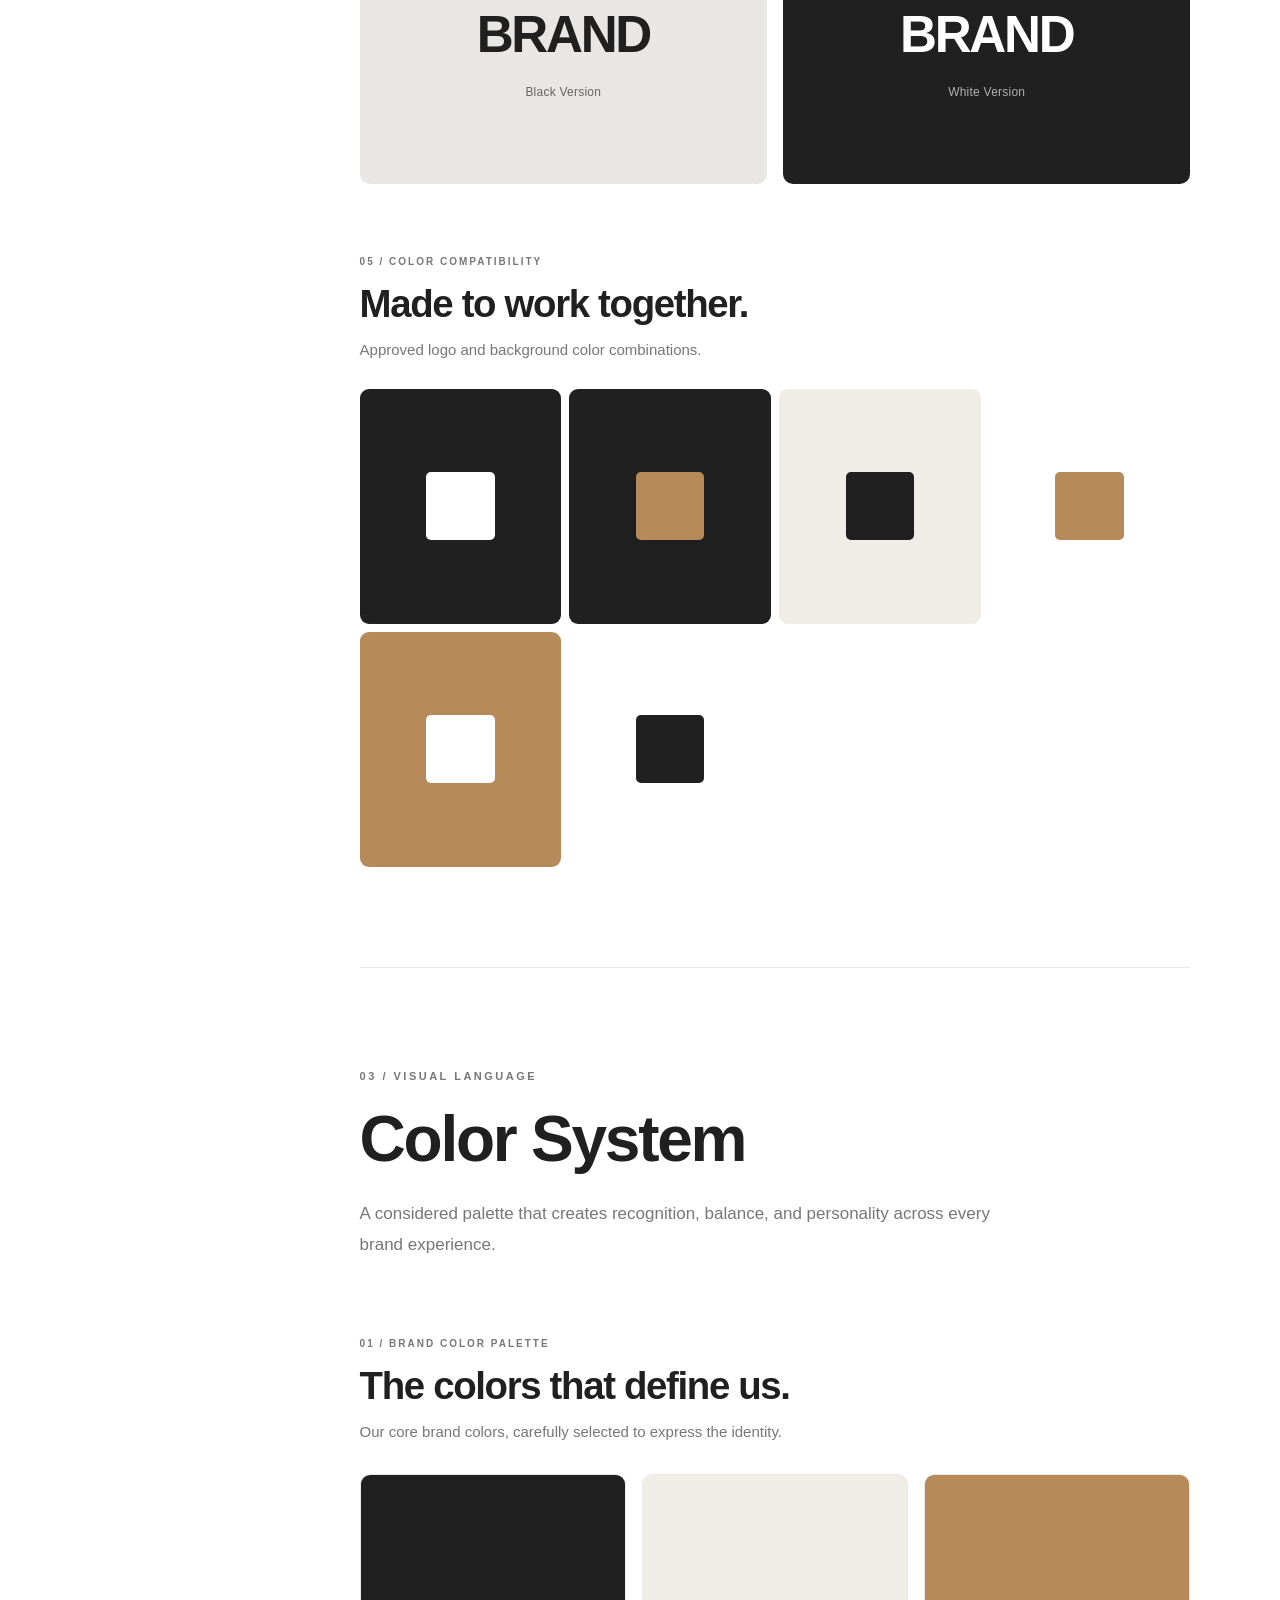
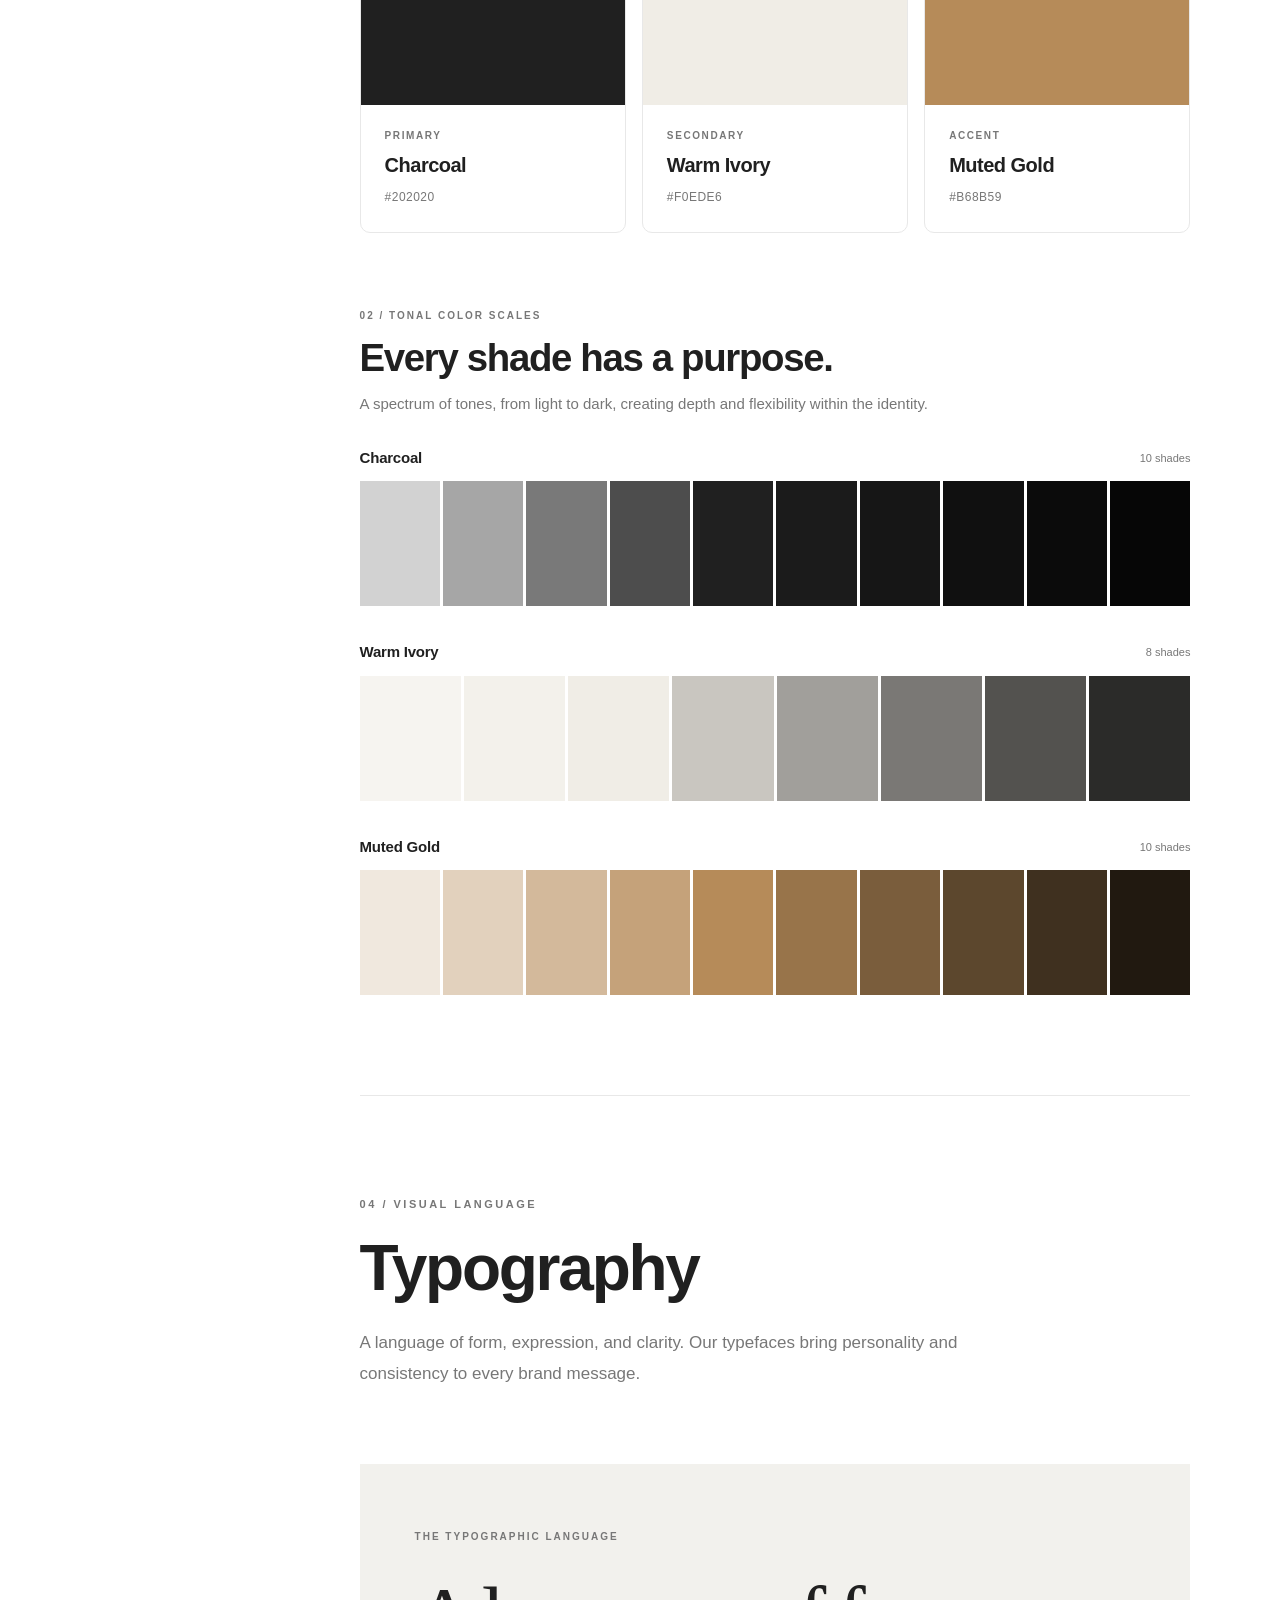
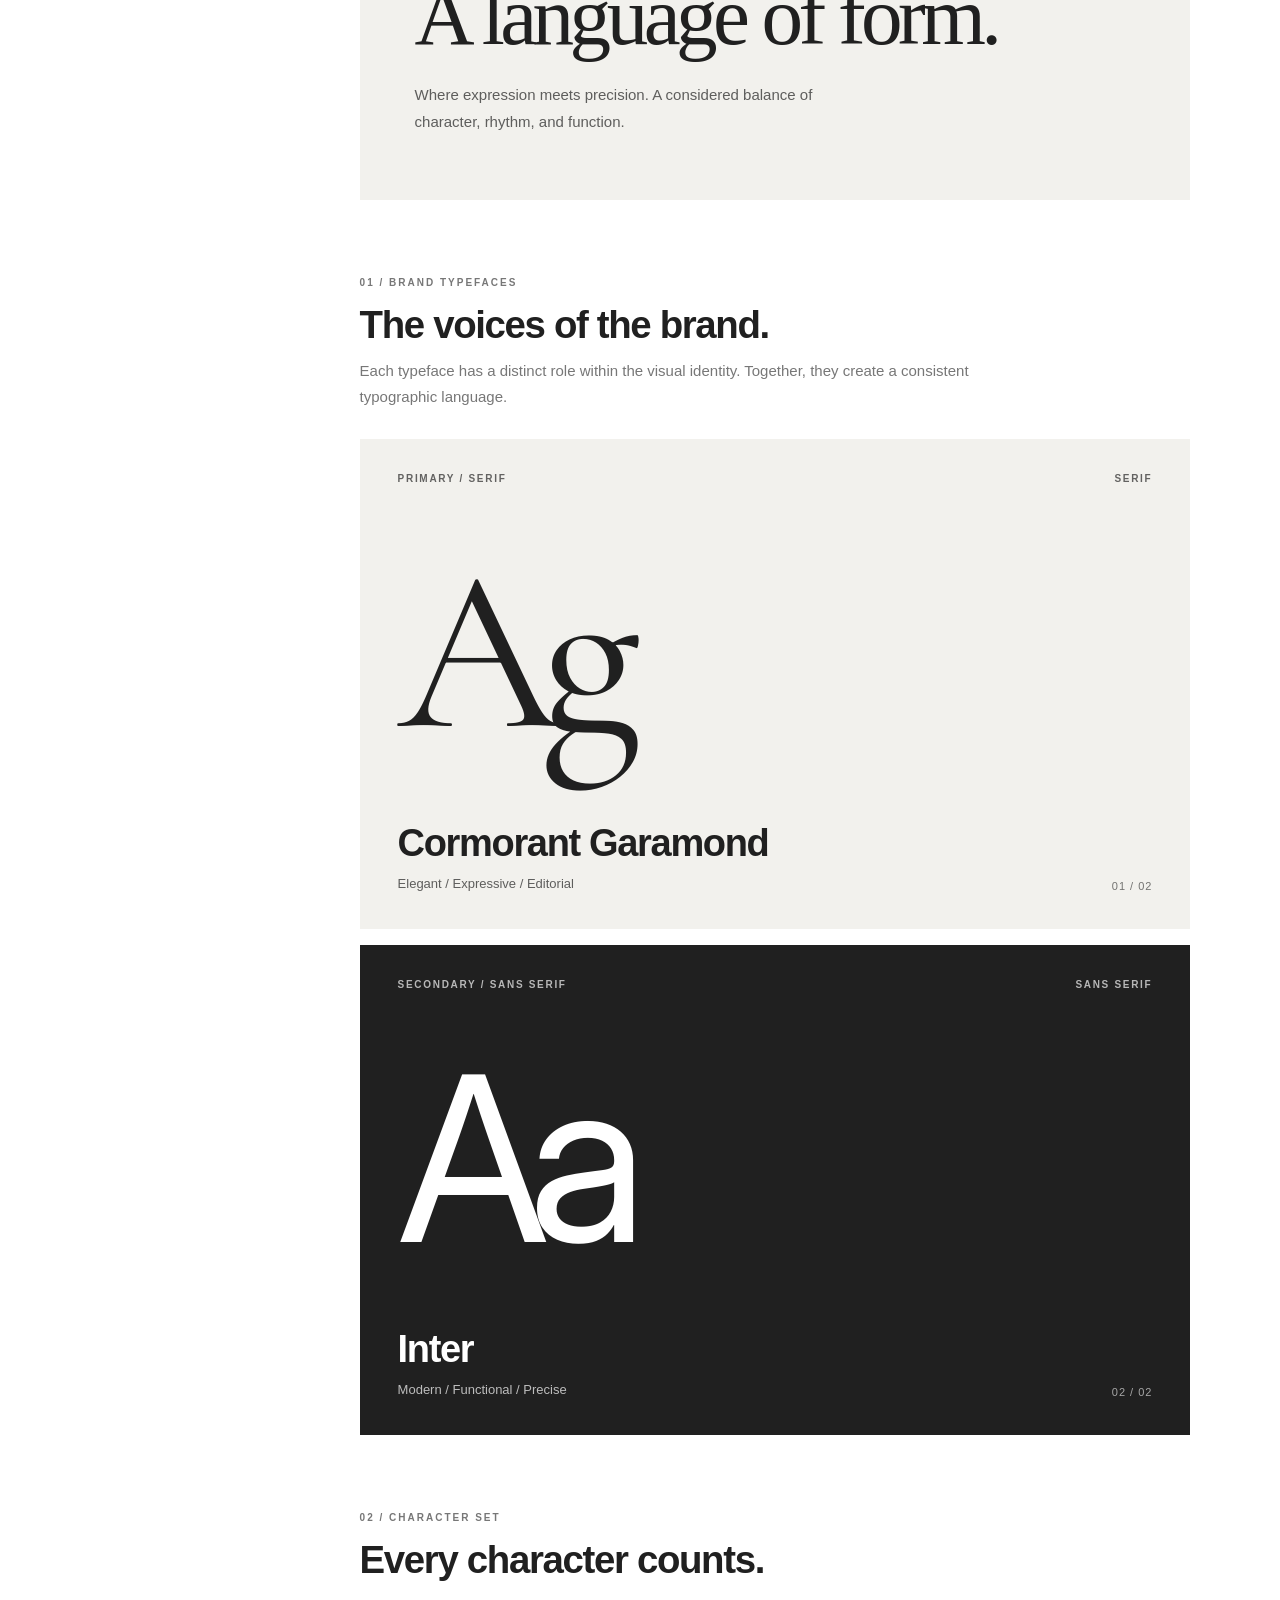
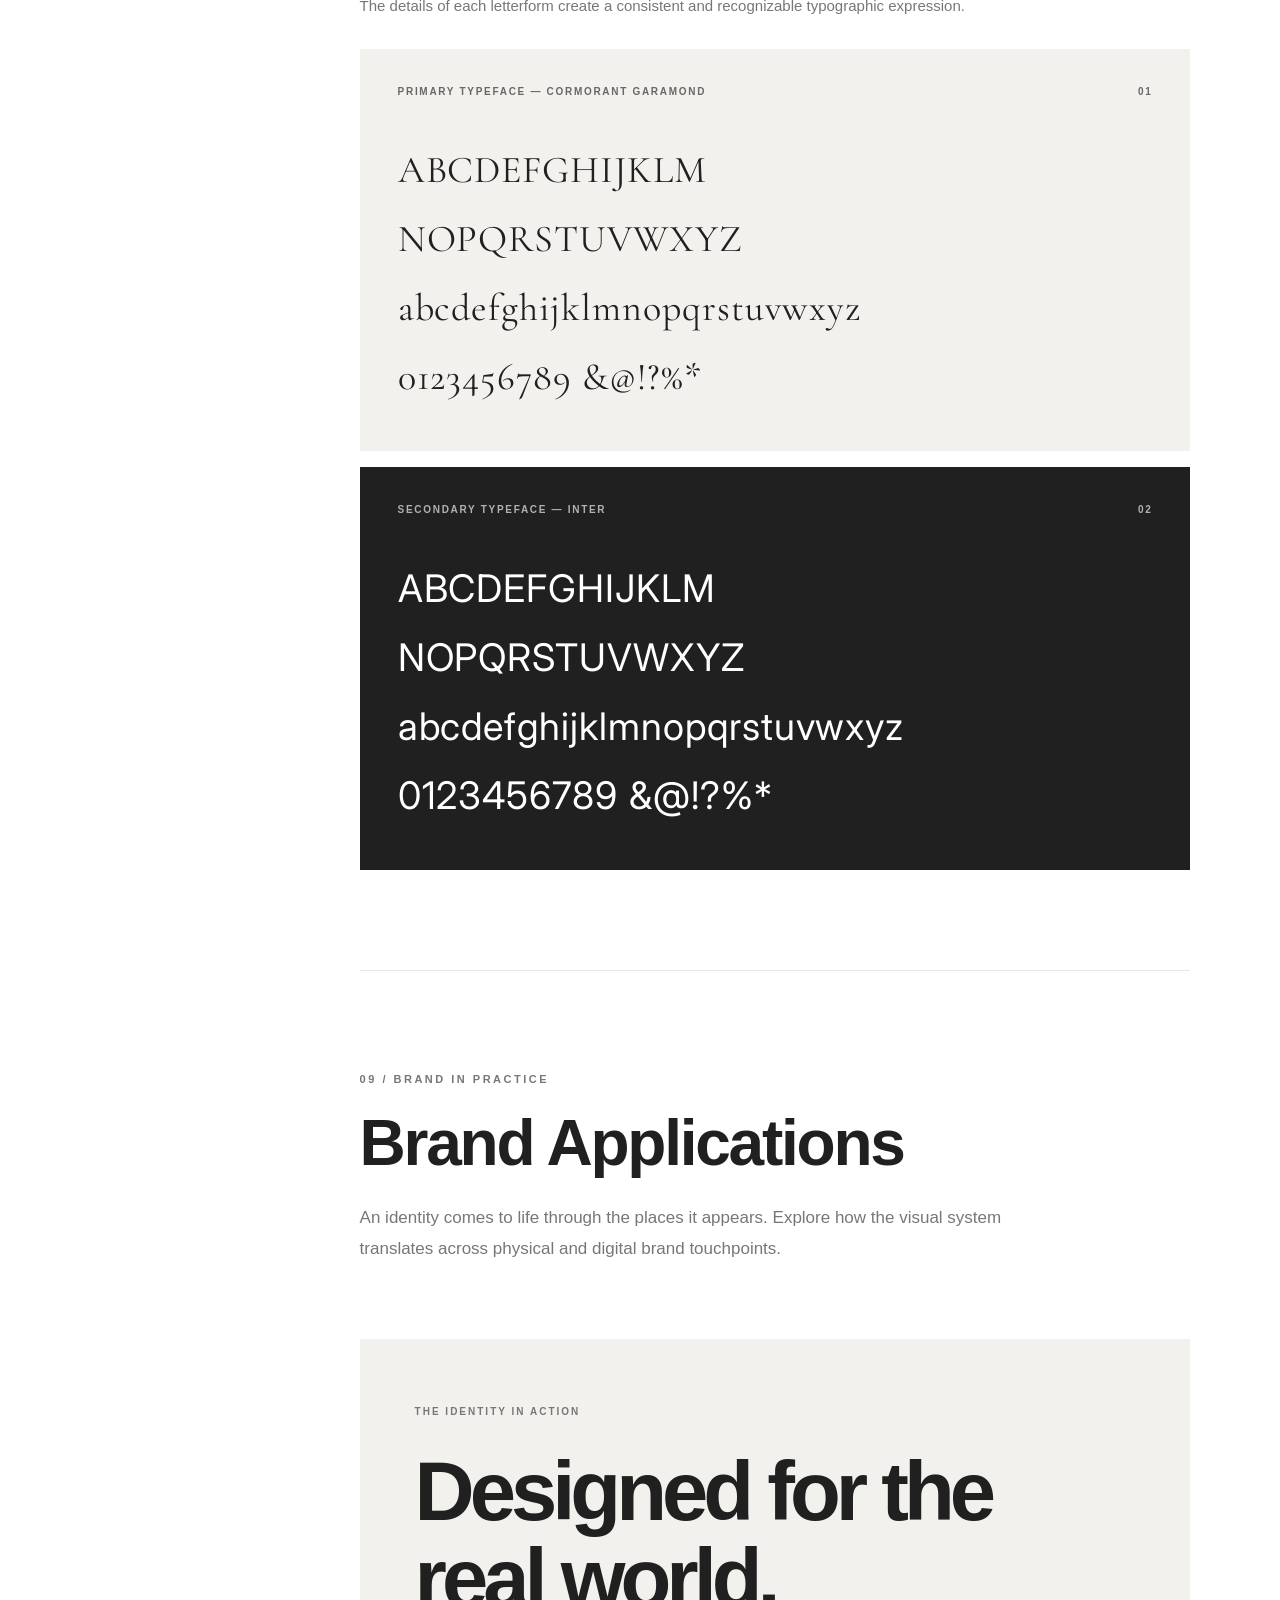
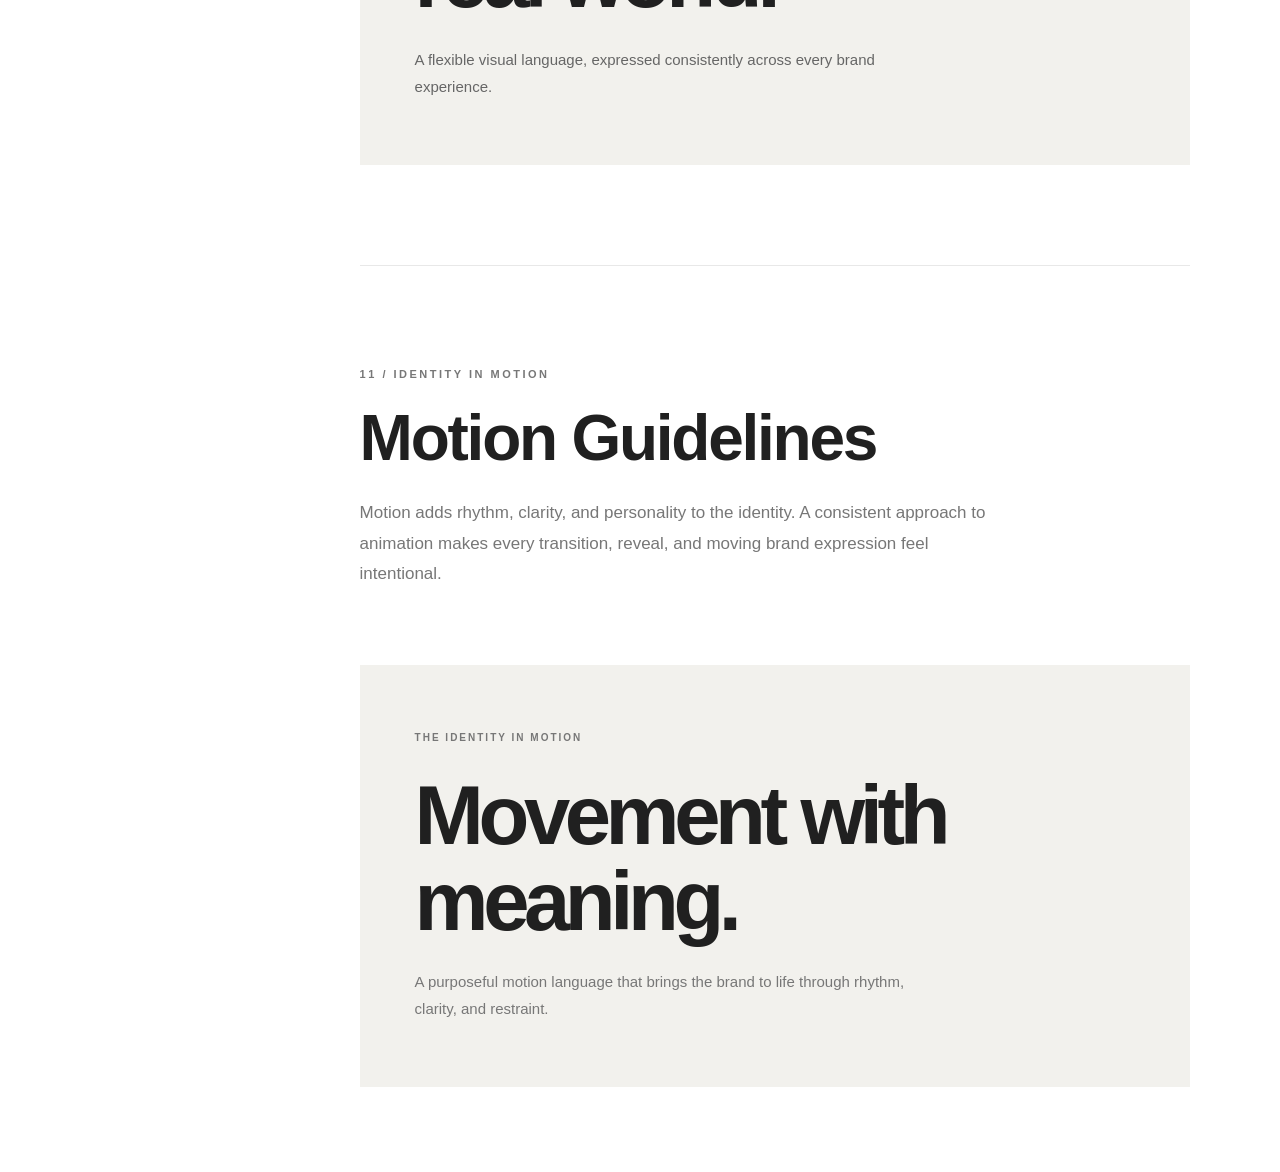
==== commit 631dd934: "Update index.html" ====
--- a/index.html
+++ b/index.html
@@ -155,7 +155,7 @@
 
         <!-- PRIMARY LOGO -->
 
-        <div class="logo-feature">
+        <div class="logo-feature" data-studio-item="logo-0">
 
           <div class="logo-section-heading">
 
@@ -186,7 +186,7 @@
 
         <!-- LOGO VARIATIONS -->
 
-        <div class="logo-feature">
+        <div class="logo-feature" data-studio-item="logo-3">
 
           <div class="logo-section-heading">
 
@@ -231,7 +231,7 @@
 
         <!-- MONOCHROME VERSIONS -->
 
-        <div class="logo-feature">
+        <div class="logo-feature" data-studio-item="logo-3">
 
           <div class="logo-section-heading">
 
@@ -276,7 +276,7 @@
 
         <!-- CLEAR SPACE -->
 
-        <div class="logo-feature">
+        <div class="logo-feature" data-studio-item="logo-4">
 
           <div class="logo-section-heading">
 
@@ -311,7 +311,7 @@
 
         <!-- LOGO COLOR COMPATIBILITY -->
 
-        <div class="logo-feature">
+        <div class="logo-feature" data-studio-item="logo-6">
 
           <div class="logo-section-heading">
 
@@ -358,7 +358,7 @@
 
         <!-- MAIN BRAND COLOR PALETTE -->
 
-        <div class="color-feature">
+        <div class="color-feature" data-studio-item="colors-0">
 
           <div class="color-section-heading">
 
@@ -385,7 +385,7 @@
 
         <!-- TONAL COLOR SCALES -->
 
-        <div class="color-feature">
+        <div class="color-feature" data-studio-item="colors-3">
 
           <div class="color-section-heading">
 
@@ -456,7 +456,7 @@
 
         <!-- 01 / TYPEFACE GALLERY -->
 
-        <div class="typography-feature">
+        <div class="typography-feature" data-studio-item="typography-0">
 
           <div class="typography-section-heading">
 
@@ -485,7 +485,7 @@
 
         <!-- 02 / CHARACTER SET -->
 
-        <div class="typography-feature">
+        <div class="typography-feature" data-studio-item="typography-1">
 
           <div class="typography-section-heading">
 
@@ -513,7 +513,7 @@
 
         <!-- 03 / FONT WEIGHTS AND STYLES -->
 
-        <div class="typography-feature">
+        <div class="typography-feature" data-studio-item="typography-2">
 
           <div class="typography-section-heading">
 
@@ -541,7 +541,7 @@
 
         <!-- 04 / TYPOGRAPHY IN CONTEXT -->
 
-        <div class="typography-feature">
+        <div class="typography-feature" data-studio-item="typography-3">
 
           <div class="typography-section-heading">
 
@@ -651,7 +651,7 @@
         <div
           id="graphics-hero-feature"
           class="graphics-feature"
-          hidden>
+          hidden data-studio-item="graphics-0">
 
           <div class="graphics-section-heading">
 
@@ -681,7 +681,7 @@
         <div
           id="graphics-gallery-feature"
           class="graphics-feature"
-          hidden>
+          hidden data-studio-item="graphics-1">
 
           <div class="graphics-section-heading">
 
@@ -712,7 +712,7 @@
         <div
           id="graphics-details-feature"
           class="graphics-feature"
-          hidden>
+          hidden data-studio-item="graphics-2">
 
           <div class="graphics-section-heading">
 
@@ -743,7 +743,7 @@
         <div
           id="graphics-guidelines-feature"
           class="graphics-feature"
-          hidden>
+          hidden data-studio-item="graphics-3">
 
           <div class="graphics-section-heading">
 
@@ -818,7 +818,7 @@
         <div
           id="photography-hero-feature"
           class="photography-feature"
-          hidden>
+          hidden data-studio-item="photography-0">
 
           <div class="photography-section-heading">
 
@@ -848,7 +848,7 @@
         <div
           id="photography-categories-feature"
           class="photography-feature"
-          hidden>
+          hidden data-studio-item="photography-1">
 
           <div class="photography-section-heading">
 
@@ -892,7 +892,7 @@
         <div
           id="photography-gallery-feature"
           class="photography-feature"
-          hidden>
+          hidden data-studio-item="photography-2">
 
           <div class="photography-section-heading">
 
@@ -935,7 +935,7 @@
         <div
           id="photography-direction-feature"
           class="photography-feature"
-          hidden>
+          hidden data-studio-item="photography-3">
 
           <div class="photography-section-heading">
 
@@ -978,7 +978,7 @@
         <div
           id="photography-comparison-feature"
           class="photography-feature"
-          hidden>
+          hidden data-studio-item="photography-4">
 
           <div class="photography-section-heading">
 
@@ -1062,7 +1062,7 @@
         <div
           id="layout-philosophy-feature"
           class="layout-feature"
-          hidden>
+          hidden data-studio-item="layout-0">
 
           <div class="layout-section-heading">
 
@@ -1103,7 +1103,7 @@
         <div
           id="layout-grid-feature"
           class="layout-feature"
-          hidden>
+          hidden data-studio-item="layout-1">
 
           <div class="layout-section-heading">
 
@@ -1147,7 +1147,7 @@
         <div
           id="layout-spacing-feature"
           class="layout-feature"
-          hidden>
+          hidden data-studio-item="layout-2">
 
           <div class="layout-section-heading">
 
@@ -1189,7 +1189,7 @@
         <div
           id="layout-examples-feature"
           class="layout-feature"
-          hidden>
+          hidden data-studio-item="layout-3">
 
           <div class="layout-section-heading">
 
@@ -1235,7 +1235,7 @@
         <div
           id="layout-comparison-feature"
           class="layout-feature"
-          hidden>
+          hidden data-studio-item="layout-4">
 
           <div class="layout-section-heading">
 
@@ -1310,7 +1310,7 @@
 
         <!-- 01 / BRAND PERSONALITY -->
 
-        <div id="voice-personality-feature" class="voice-feature" hidden>
+        <div id="voice-personality-feature" class="voice-feature" hidden data-studio-item="voice-0">
           <div class="voice-section-heading">
             <span class="panel-label">01 / BRAND PERSONALITY</span>
             <h3>The character behind every word.</h3>
@@ -1327,7 +1327,7 @@
 
         <!-- 02 / TONE OF VOICE -->
 
-        <div id="voice-tone-feature" class="voice-feature" hidden>
+        <div id="voice-tone-feature" class="voice-feature" hidden data-studio-item="voice-1">
           <div class="voice-section-heading">
             <span class="panel-label">02 / TONE OF VOICE</span>
             <h3>One voice. Different moments.</h3>
@@ -1344,7 +1344,7 @@
 
         <!-- 03 / MESSAGING PILLARS -->
 
-        <div id="voice-pillars-feature" class="voice-feature" hidden>
+        <div id="voice-pillars-feature" class="voice-feature" hidden data-studio-item="voice-2">
           <div class="voice-section-heading">
             <span class="panel-label">03 / MESSAGING PILLARS</span>
             <h3>What we stand for.</h3>
@@ -1361,7 +1361,7 @@
 
         <!-- 04 / WRITING EXAMPLES -->
 
-        <div id="voice-examples-feature" class="voice-feature" hidden>
+        <div id="voice-examples-feature" class="voice-feature" hidden data-studio-item="voice-3">
           <div class="voice-section-heading">
             <span class="panel-label">04 / WRITING IN PRACTICE</span>
             <h3>The voice in action.</h3>
@@ -1378,7 +1378,7 @@
 
         <!-- 05 / VOICE DO AND DON'T -->
 
-        <div id="voice-comparison-feature" class="voice-feature" hidden>
+        <div id="voice-comparison-feature" class="voice-feature" hidden data-studio-item="voice-4">
           <div class="voice-section-heading">
             <span class="panel-label">05 / VERBAL STANDARDS</span>
             <h3>Say it the right way.</h3>
@@ -1423,7 +1423,7 @@
         </div>
 
         <!-- 01 / FEATURED APPLICATION -->
-        <div id="applications-hero-feature" class="applications-feature" hidden>
+        <div id="applications-hero-feature" class="applications-feature" hidden data-studio-item="applications-0">
           <div class="applications-section-heading">
             <span class="panel-label">01 / FEATURED APPLICATION</span>
             <h3>The identity, brought to life.</h3>
@@ -1436,7 +1436,7 @@
         </div>
 
         <!-- 02 / APPLICATION CATEGORIES -->
-        <div id="applications-categories-feature" class="applications-feature" hidden>
+        <div id="applications-categories-feature" class="applications-feature" hidden data-studio-item="applications-1">
           <div class="applications-section-heading">
             <span class="panel-label">02 / APPLICATION CATEGORIES</span>
             <h3>One identity. Many touchpoints.</h3>
@@ -1450,7 +1450,7 @@
         </div>
 
         <!-- 03 / APPLICATION GALLERY -->
-        <div id="applications-gallery-feature" class="applications-feature" hidden>
+        <div id="applications-gallery-feature" class="applications-feature" hidden data-studio-item="applications-2">
           <div class="applications-section-heading">
             <span class="panel-label">03 / APPLICATION GALLERY</span>
             <h3>A system made tangible.</h3>
@@ -1465,7 +1465,7 @@
         </div>
 
         <!-- 04 / APPLICATION DETAILS -->
-        <div id="applications-details-feature" class="applications-feature" hidden>
+        <div id="applications-details-feature" class="applications-feature" hidden data-studio-item="applications-3">
           <div class="applications-section-heading">
             <span class="panel-label">04 / MATERIALS &amp; DETAILS</span>
             <h3>Considered at every scale.</h3>
@@ -1479,7 +1479,7 @@
         </div>
 
         <!-- 05 / APPLICATION GUIDELINES -->
-        <div id="applications-guidelines-feature" class="applications-feature" hidden>
+        <div id="applications-guidelines-feature" class="applications-feature" hidden data-studio-item="applications-4">
           <div class="applications-section-heading">
             <span class="panel-label">05 / APPLICATION GUIDELINES</span>
             <h3>Consistency, wherever it appears.</h3>
@@ -1523,7 +1523,7 @@
         </div>
 
         <!-- 01 / FEATURED PACKAGING -->
-        <div id="packaging-hero-feature" class="packaging-feature" hidden>
+        <div id="packaging-hero-feature" class="packaging-feature" hidden data-studio-item="packaging-0">
           <div class="packaging-section-heading">
             <span class="panel-label">01 / FEATURED PACKAGING</span>
             <h3>The first impression, made tangible.</h3>
@@ -1536,7 +1536,7 @@
         </div>
 
         <!-- 02 / PACKAGING COLLECTION -->
-        <div id="packaging-collection-feature" class="packaging-feature" hidden>
+        <div id="packaging-collection-feature" class="packaging-feature" hidden data-studio-item="packaging-1">
           <div class="packaging-section-heading">
             <span class="panel-label">02 / PACKAGING COLLECTION</span>
             <h3>One system. Every format.</h3>
@@ -1550,7 +1550,7 @@
         </div>
 
         <!-- 03 / MATERIALS & FINISHES -->
-        <div id="packaging-materials-feature" class="packaging-feature" hidden>
+        <div id="packaging-materials-feature" class="packaging-feature" hidden data-studio-item="packaging-2">
           <div class="packaging-section-heading">
             <span class="panel-label">03 / MATERIALS &amp; FINISHES</span>
             <h3>Details you can feel.</h3>
@@ -1563,7 +1563,7 @@
         </div>
 
         <!-- 04 / PACKAGING SPECIFICATIONS -->
-        <div id="packaging-specifications-feature" class="packaging-feature" hidden>
+        <div id="packaging-specifications-feature" class="packaging-feature" hidden data-studio-item="packaging-3">
           <div class="packaging-section-heading">
             <span class="panel-label">04 / PRODUCTION SPECIFICATIONS</span>
             <h3>Precision in production.</h3>
@@ -1576,7 +1576,7 @@
         </div>
 
         <!-- 05 / PACKAGING DO & DON'T -->
-        <div id="packaging-comparison-feature" class="packaging-feature" hidden>
+        <div id="packaging-comparison-feature" class="packaging-feature" hidden data-studio-item="packaging-4">
           <div class="packaging-section-heading">
             <span class="panel-label">05 / PACKAGING STANDARDS</span>
             <h3>Every detail, considered.</h3>
@@ -1619,7 +1619,7 @@
         </div>
 
         <!-- 01 / MOTION PHILOSOPHY -->
-        <div id="motion-philosophy-feature" class="motion-feature" hidden>
+        <div id="motion-philosophy-feature" class="motion-feature" hidden data-studio-item="motion-0">
           <div class="motion-section-heading">
             <span class="panel-label">01 / MOTION PHILOSOPHY</span>
             <h3>Every movement has a purpose.</h3>
@@ -1632,7 +1632,7 @@
         </div>
 
         <!-- 02 / LOGO ANIMATION -->
-        <div id="motion-logo-feature" class="motion-feature" hidden>
+        <div id="motion-logo-feature" class="motion-feature" hidden data-studio-item="motion-1">
           <div class="motion-section-heading">
             <span class="panel-label">02 / LOGO ANIMATION</span>
             <h3>The signature, in motion.</h3>
@@ -1646,7 +1646,7 @@
         </div>
 
         <!-- 03 / MOTION BEHAVIORS -->
-        <div id="motion-behaviors-feature" class="motion-feature" hidden>
+        <div id="motion-behaviors-feature" class="motion-feature" hidden data-studio-item="motion-2">
           <div class="motion-section-heading">
             <span class="panel-label">03 / TIMING &amp; BEHAVIOR</span>
             <h3>Rhythm makes it recognizable.</h3>
@@ -1659,7 +1659,7 @@
         </div>
 
         <!-- 04 / MOTION APPLICATIONS -->
-        <div id="motion-applications-feature" class="motion-feature" hidden>
+        <div id="motion-applications-feature" class="motion-feature" hidden data-studio-item="motion-3">
           <div class="motion-section-heading">
             <span class="panel-label">04 / MOTION APPLICATIONS</span>
             <h3>The identity comes alive.</h3>
@@ -1673,7 +1673,7 @@
         </div>
 
         <!-- 05 / MOTION DO & DON'T -->
-        <div id="motion-comparison-feature" class="motion-feature" hidden>
+        <div id="motion-comparison-feature" class="motion-feature" hidden data-studio-item="motion-4">
           <div class="motion-section-heading">
             <span class="panel-label">05 / MOTION STANDARDS</span>
             <h3>Consistent from start to finish.</h3>
@@ -1717,7 +1717,7 @@
         </div>
 
         <!-- 01 / FEATURED DOWNLOAD -->
-        <div id="resources-featured-feature" class="resources-feature" hidden>
+        <div id="resources-featured-feature" class="resources-feature" hidden data-studio-item="resources-0">
           <div class="resources-section-heading">
             <span class="panel-label">01 / ESSENTIAL DOWNLOAD</span>
             <h3>Start with the essentials.</h3>
@@ -1730,7 +1730,7 @@
         </div>
 
         <!-- 02 / ASSET LIBRARY -->
-        <div id="resources-library-feature" class="resources-feature" hidden>
+        <div id="resources-library-feature" class="resources-feature" hidden data-studio-item="resources-1">
           <div class="resources-section-heading">
             <span class="panel-label">02 / BRAND ASSET LIBRARY</span>
             <h3>Everything in its place.</h3>
@@ -1744,7 +1744,7 @@
         </div>
 
         <!-- 03 / FILE FORMATS -->
-        <div id="resources-formats-feature" class="resources-feature" hidden>
+        <div id="resources-formats-feature" class="resources-feature" hidden data-studio-item="resources-2">
           <div class="resources-section-heading">
             <span class="panel-label">03 / FILE FORMAT GUIDE</span>
             <h3>Choose the right format.</h3>
@@ -1757,7 +1757,7 @@
         </div>
 
         <!-- 04 / USAGE & HANDOFF -->
-        <div id="resources-instructions-feature" class="resources-feature" hidden>
+        <div id="resources-instructions-feature" class="resources-feature" hidden data-studio-item="resources-3">
           <div class="resources-section-heading">
             <span class="panel-label">04 / USAGE &amp; HANDOFF</span>
             <h3>Use it with confidence.</h3>
@@ -1770,7 +1770,7 @@
         </div>
 
         <!-- 05 / DELIVERY NOTES -->
-        <div id="resources-delivery-feature" class="resources-feature" hidden>
+        <div id="resources-delivery-feature" class="resources-feature" hidden data-studio-item="resources-4">
           <div class="resources-section-heading">
             <span class="panel-label">05 / DELIVERY NOTES</span>
             <h3>A complete, considered handoff.</h3>
@@ -1794,5 +1794,24 @@
   <!-- MAIN APPLICATION -->
   <script src="js/app.js"></script>
 
+
+  <!-- Step 04: exact Studio-to-HTML subsection controls. -->
+  <script>
+    (function () {
+      var cfg = window.BRAND_CONFIG || (typeof BRAND_CONFIG !== "undefined" ? BRAND_CONFIG : null);
+      if (!cfg || !cfg.studioSubsections) return;
+      document.querySelectorAll("[data-studio-item]").forEach(function (block) {
+        var section = block.closest("section[id]");
+        if (!section) return;
+        var settings = cfg.studioSubsections[section.id];
+        var key = block.getAttribute("data-studio-item");
+        if (settings && settings[key] === false) {
+          block.hidden = true;
+          block.style.setProperty("display", "none", "important");
+        }
+      });
+    })();
+  </script>
+
 </body>
 </html>
--- a/css/style.css
+++ b/css/style.css
@@ -4812,3 +4812,150 @@
   #resources .resources-download-link,
   #resources .resources-asset-link { transition: none; }
 }
+
+/* =========================================
+   MOBILE NAVIGATION — RESPONSIVE DRAWER
+   HTML: mobile-header, mobile-menu-toggle,
+   mobile-sidebar-overlay, mobile-sidebar-close
+   JS state: body.mobile-nav-open
+   ========================================= */
+
+/* Never show mobile controls on desktop. */
+.mobile-header,
+.mobile-sidebar-overlay,
+.mobile-sidebar-close {
+  display: none;
+}
+
+@media (max-width: 640px) {
+  :root { --mobile-header-height: 64px; }
+
+  .mobile-header {
+    position: sticky;
+    top: 0;
+    z-index: 120;
+    display: flex;
+    align-items: center;
+    justify-content: space-between;
+    gap: 16px;
+    height: var(--mobile-header-height);
+    padding: 0 24px;
+    background: var(--brand-background);
+    border-bottom: 1px solid var(--border-color);
+  }
+
+  .mobile-header-brand {
+    min-width: 0;
+    color: var(--brand-text);
+    font-size: 13px;
+    font-weight: 800;
+    letter-spacing: .11em;
+    text-decoration: none;
+  }
+
+  .mobile-menu-toggle {
+    display: inline-flex;
+    align-items: center;
+    justify-content: center;
+    gap: 11px;
+    min-width: 44px;
+    min-height: 44px;
+    padding: 8px 0 8px 12px;
+    border: 0;
+    background: transparent;
+    color: var(--brand-text);
+    font: inherit;
+    cursor: pointer;
+  }
+
+  .mobile-menu-text {
+    font-size: 10px;
+    font-weight: 700;
+    letter-spacing: .14em;
+  }
+
+  .mobile-menu-icon {
+    display: flex;
+    flex-direction: column;
+    justify-content: center;
+    gap: 4px;
+    width: 19px;
+  }
+
+  .mobile-menu-icon span {
+    display: block;
+    width: 100%;
+    height: 1.5px;
+    background: currentColor;
+  }
+
+  .mobile-sidebar-overlay {
+    position: fixed;
+    inset: 0;
+    z-index: 130;
+    display: block;
+    background: rgba(20, 20, 20, .48);
+    opacity: 0;
+    visibility: hidden;
+    pointer-events: none;
+    transition: opacity .25s ease, visibility .25s ease;
+  }
+
+  /* Override the legacy mobile rule that hides the sidebar. */
+  .sidebar {
+    display: flex;
+    top: 0;
+    bottom: 0;
+    z-index: 140;
+    width: min(85vw, 340px);
+    max-width: 100%;
+    height: 100dvh;
+    overflow: hidden;
+    transform: translateX(-105%);
+    visibility: hidden;
+    transition: transform .28s ease, visibility .28s ease;
+    box-shadow: 18px 0 50px rgba(0, 0, 0, .08);
+  }
+
+  .mobile-sidebar-close {
+    position: absolute;
+    top: 16px;
+    right: 16px;
+    z-index: 1;
+    display: inline-flex;
+    align-items: center;
+    justify-content: center;
+    width: 40px;
+    height: 40px;
+    border: 1px solid var(--border-color);
+    border-radius: 4px;
+    background: var(--brand-background);
+    color: var(--brand-text);
+    font-size: 25px;
+    line-height: 1;
+    cursor: pointer;
+  }
+
+  .sidebar-header { padding-right: 65px; }
+  .sidebar-nav { padding-bottom: 30px; }
+  .nav-link { min-height: 43px; }
+
+  body.mobile-nav-open { overflow: hidden; }
+  body.mobile-nav-open .sidebar {
+    transform: translateX(0);
+    visibility: visible;
+  }
+  body.mobile-nav-open .mobile-sidebar-overlay {
+    opacity: 1;
+    visibility: visible;
+    pointer-events: auto;
+  }
+
+  .main-content { padding-top: 40px; }
+  .guideline-section { scroll-margin-top: calc(var(--mobile-header-height) + 20px); }
+}
+
+@media (prefers-reduced-motion: reduce) {
+  .sidebar,
+  .mobile-sidebar-overlay { transition: none; }
+}
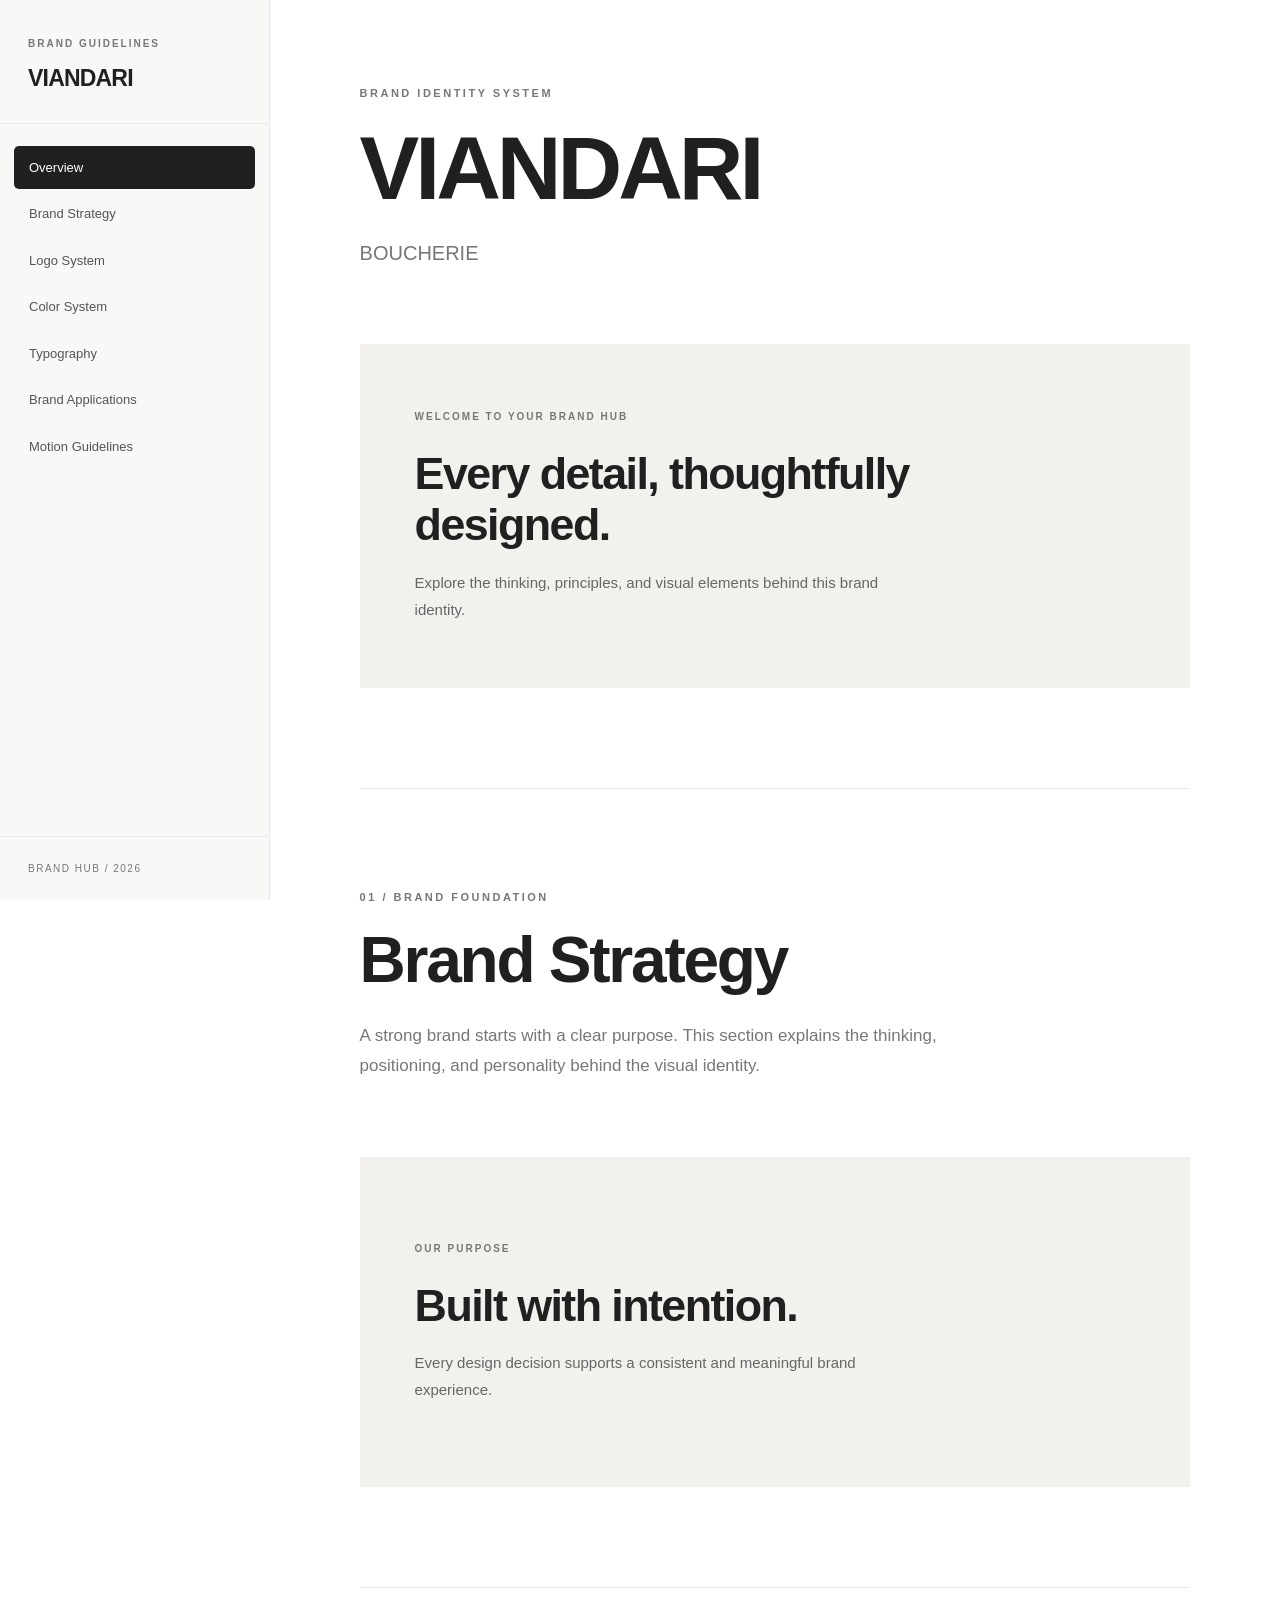
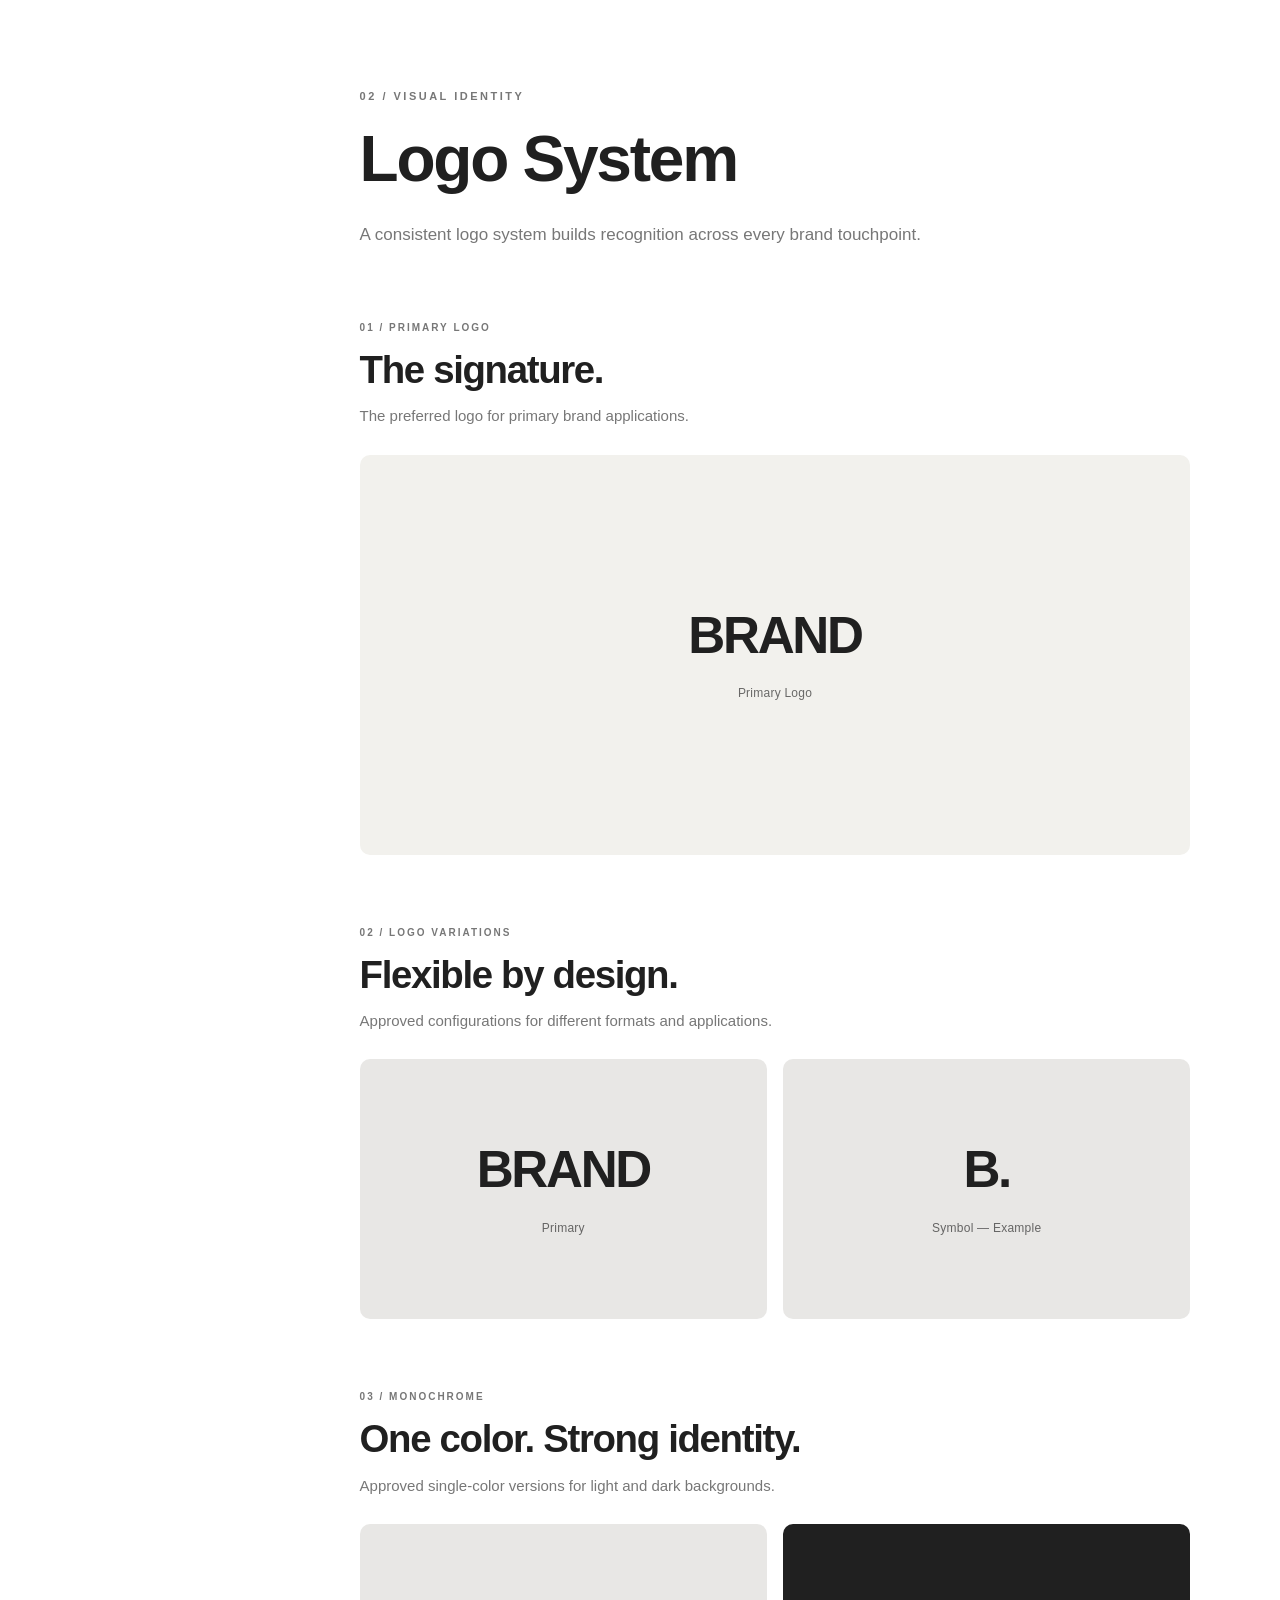
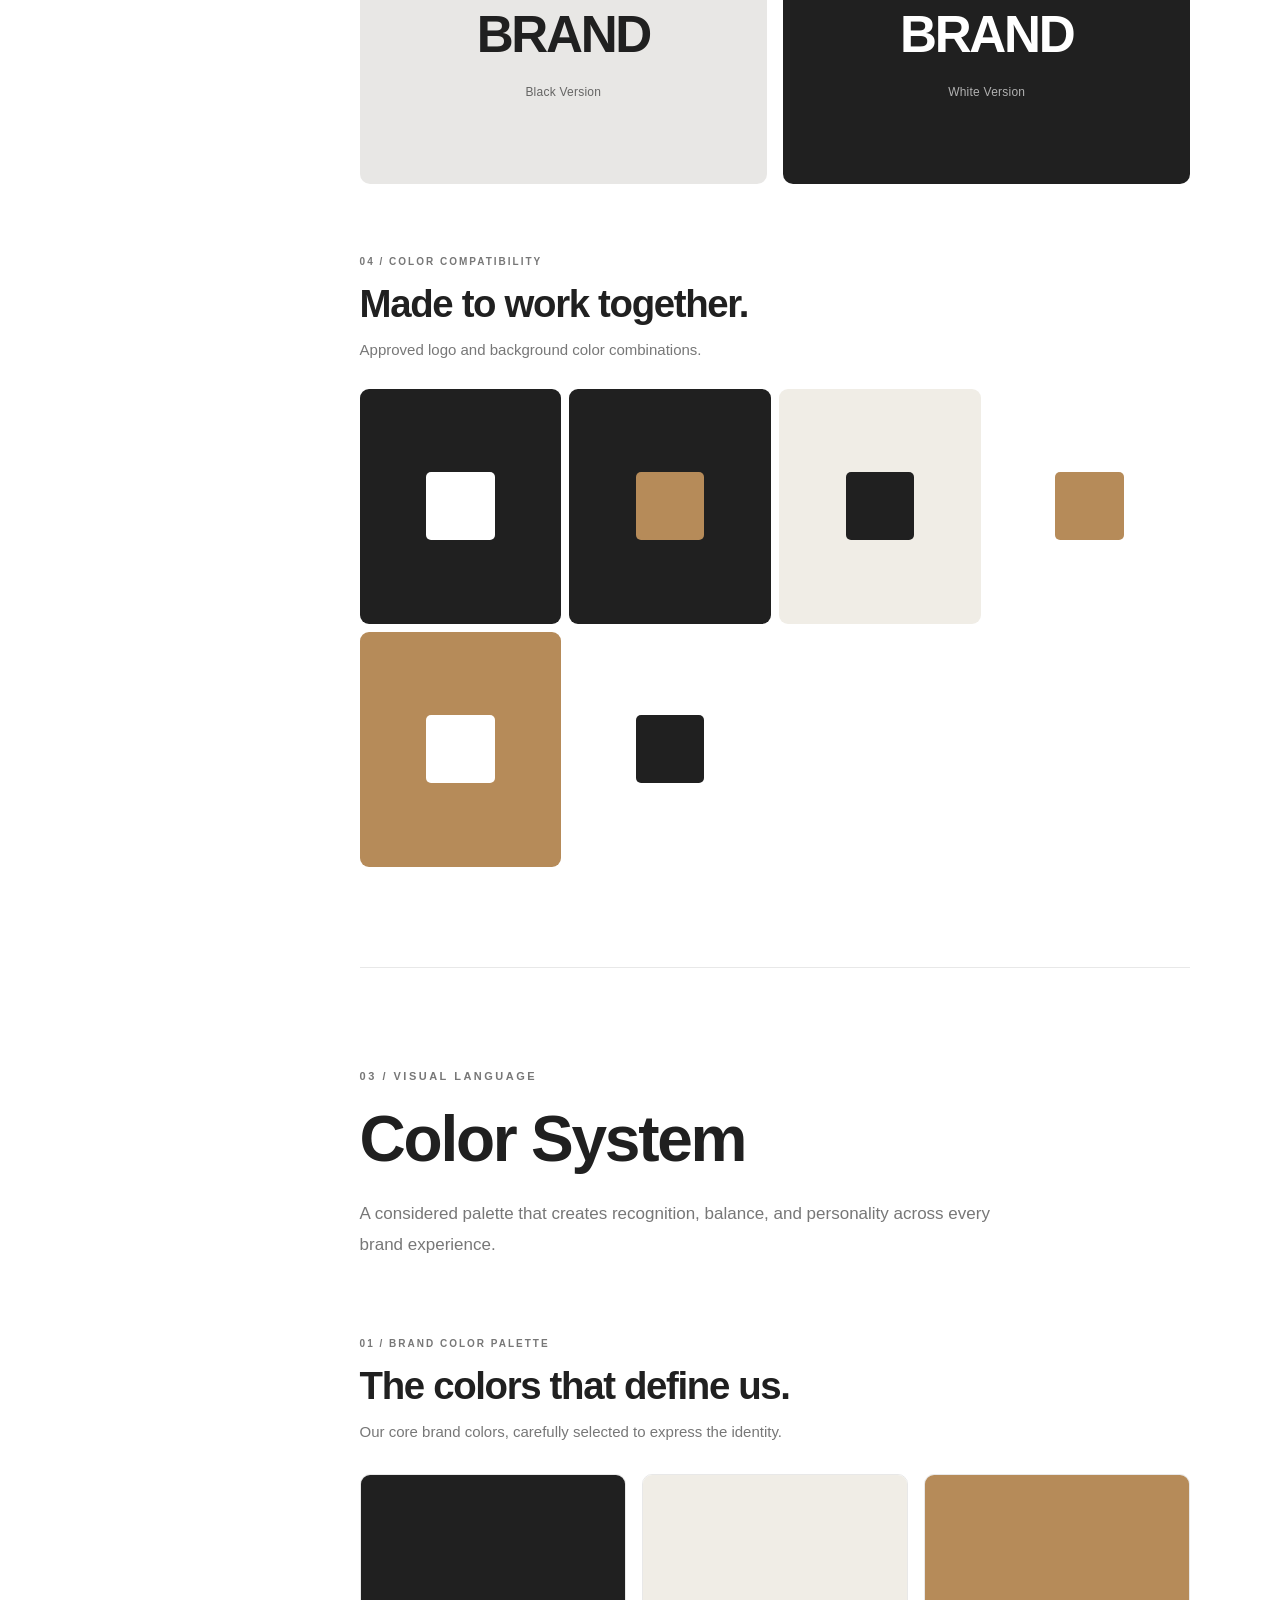
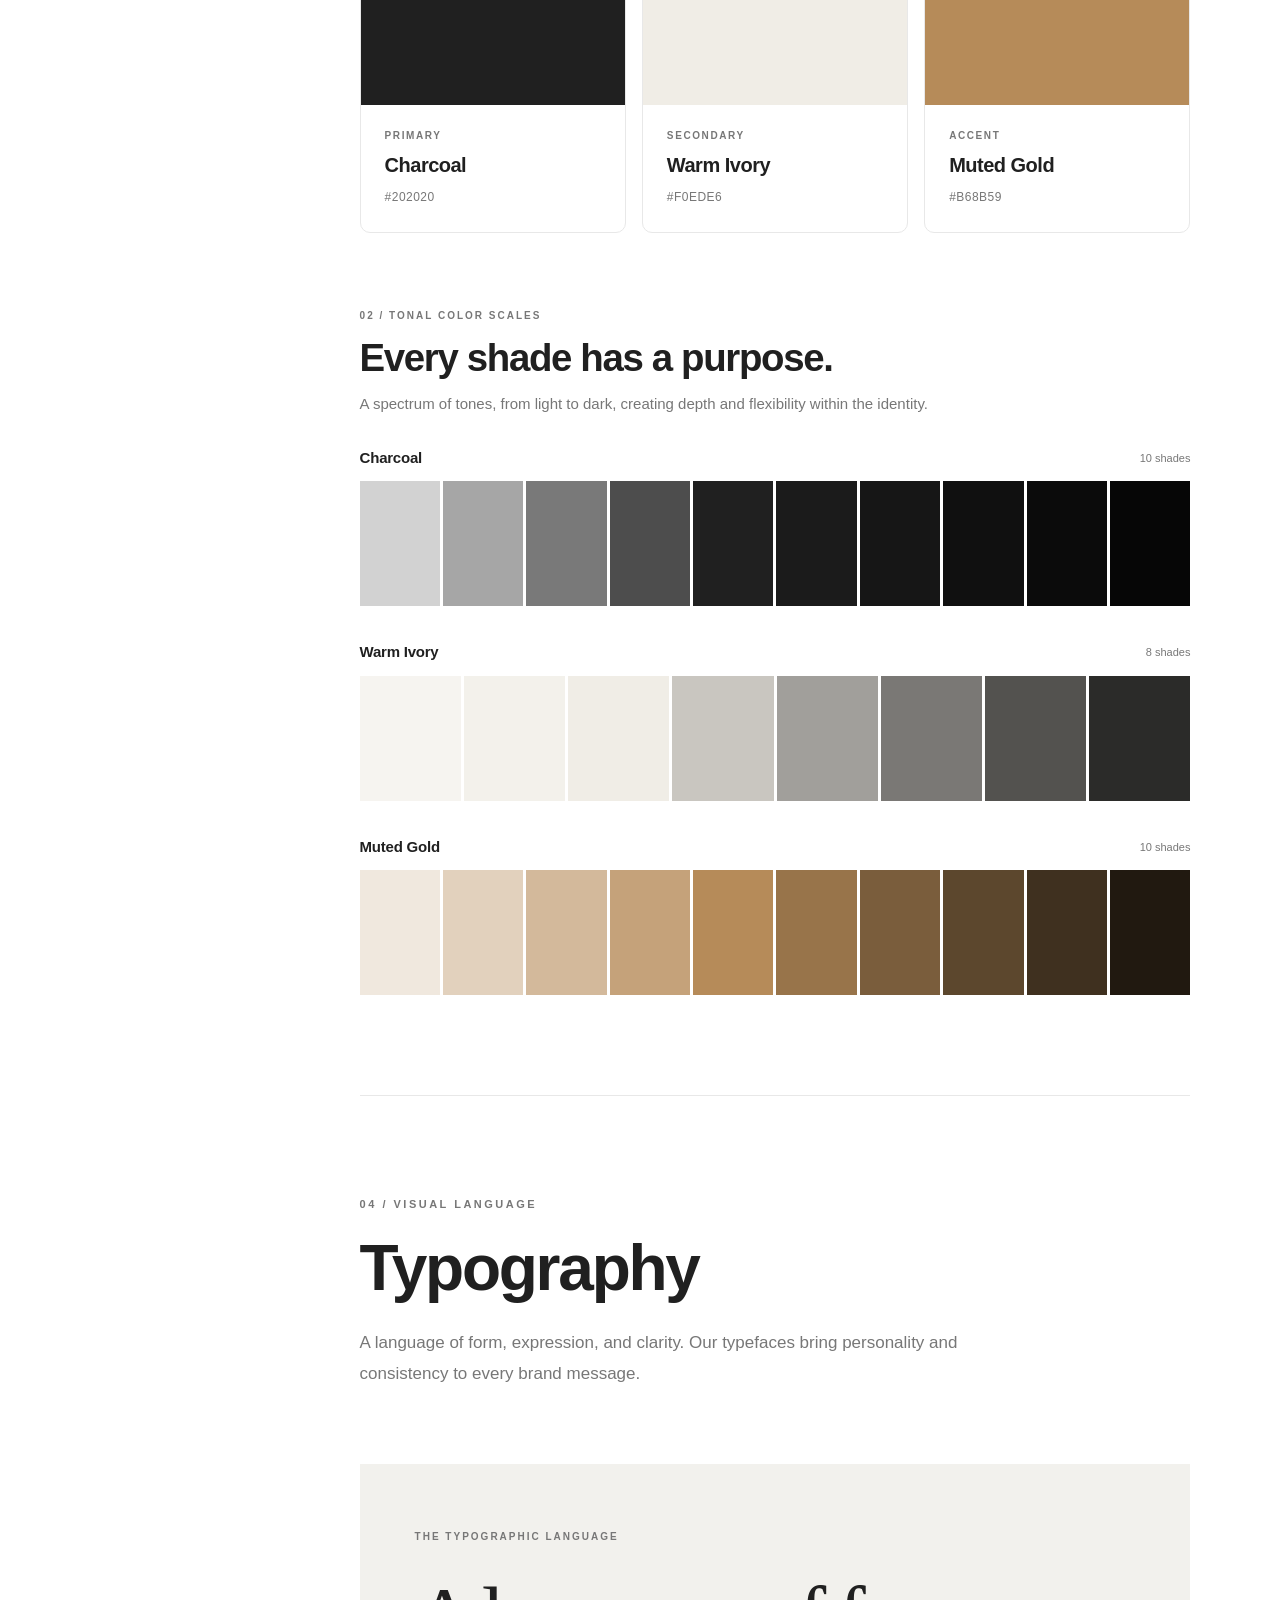
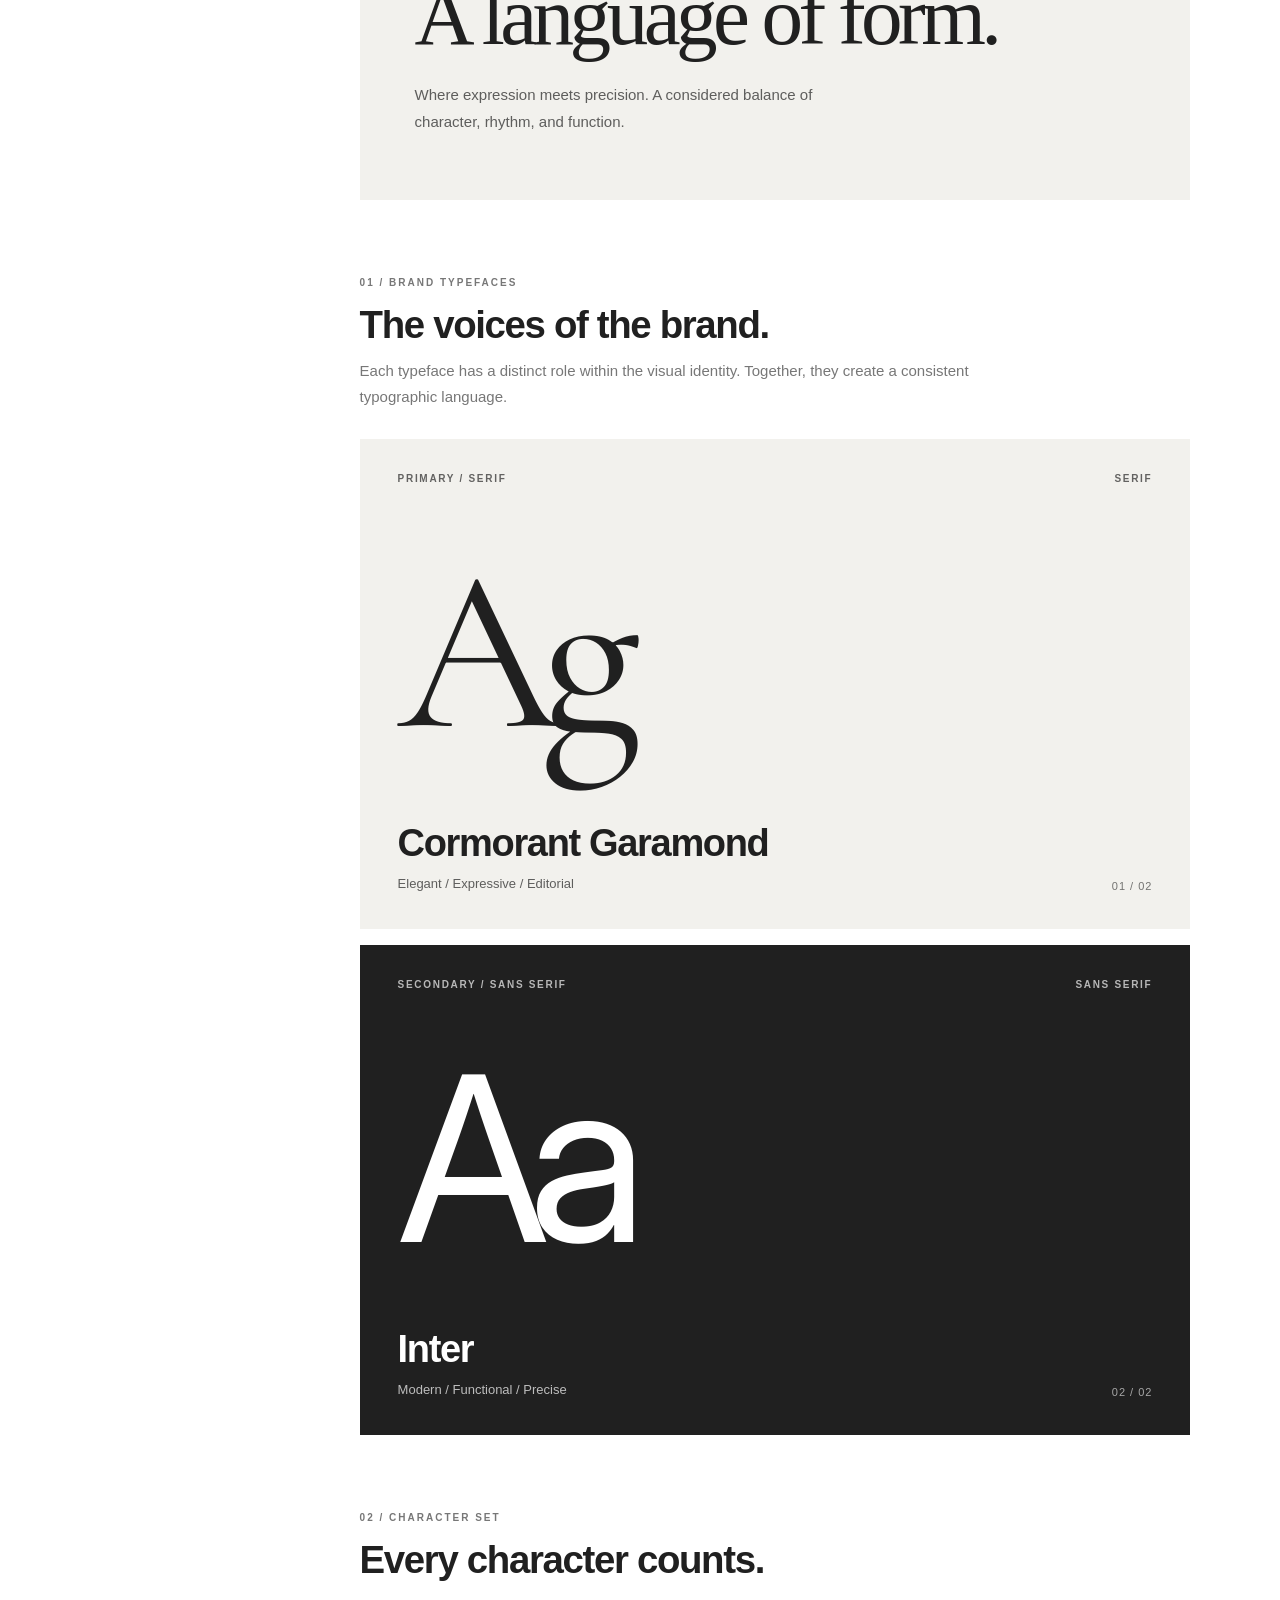
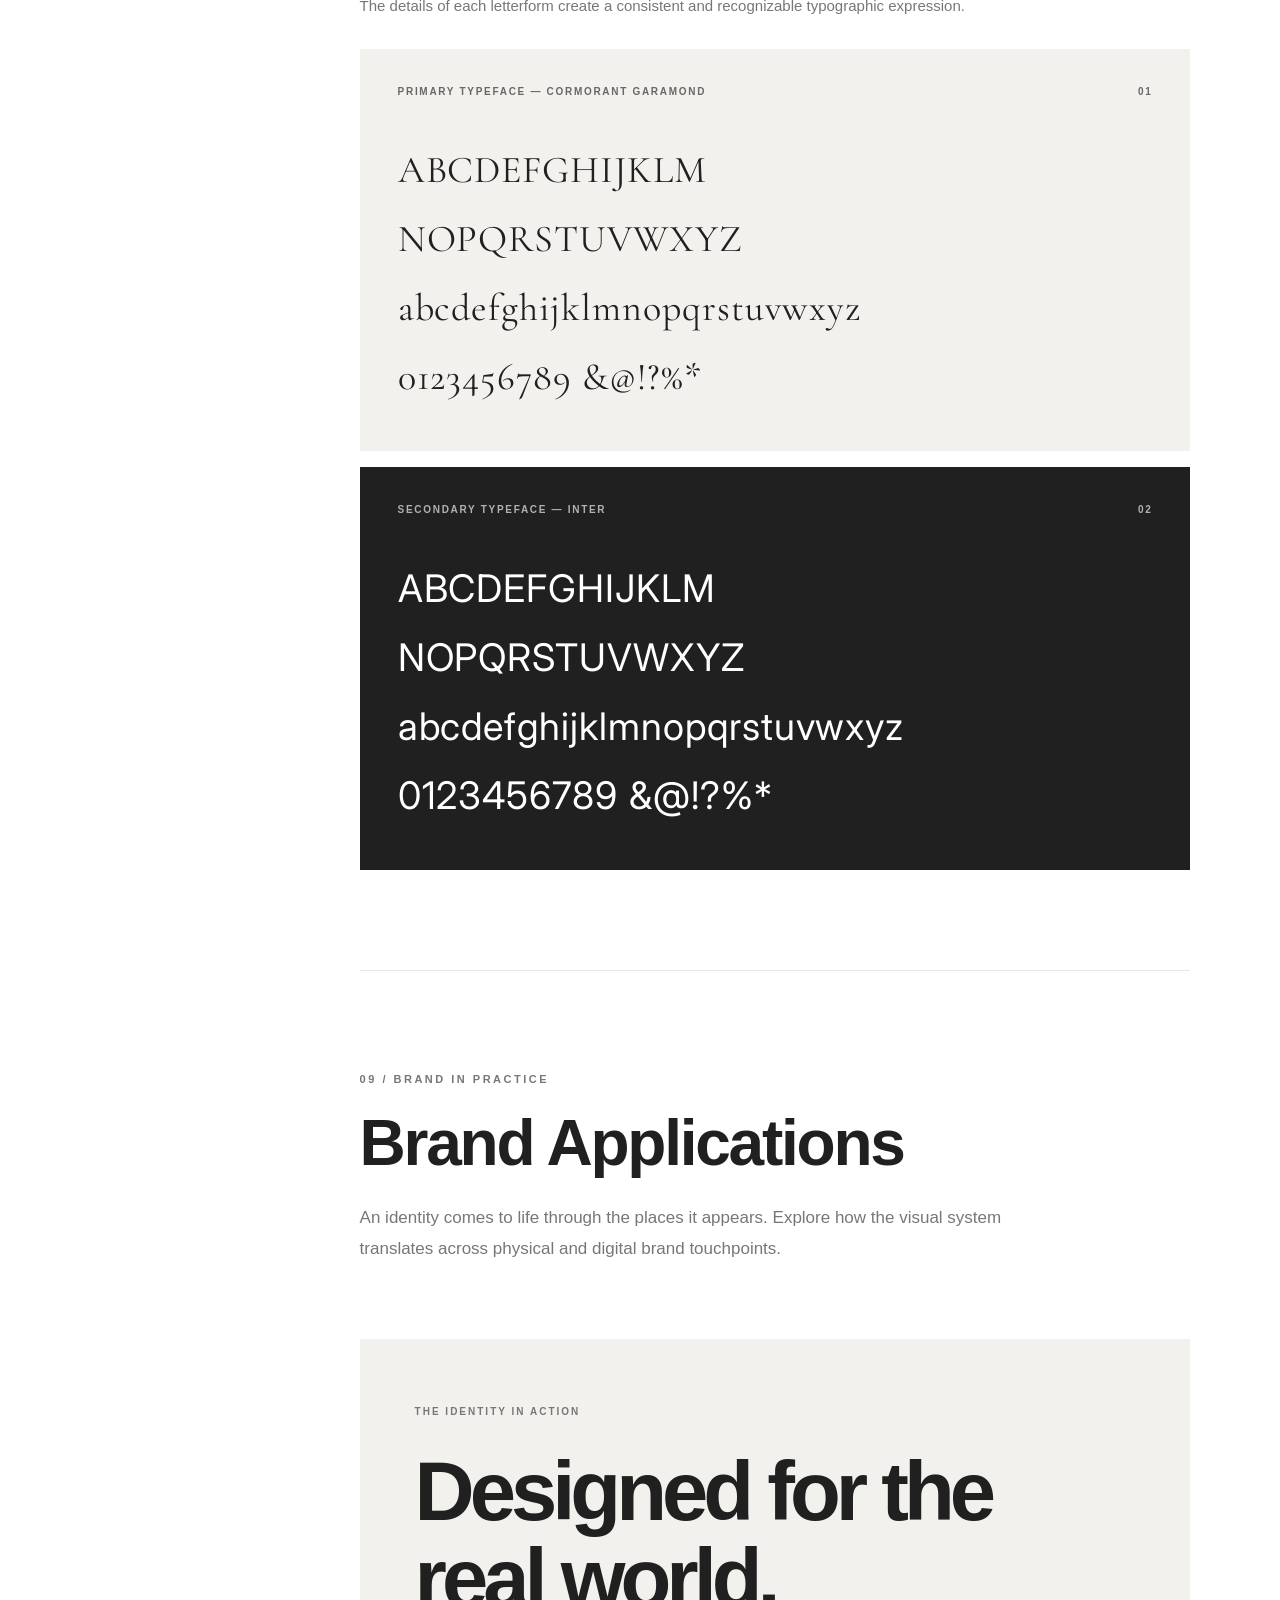
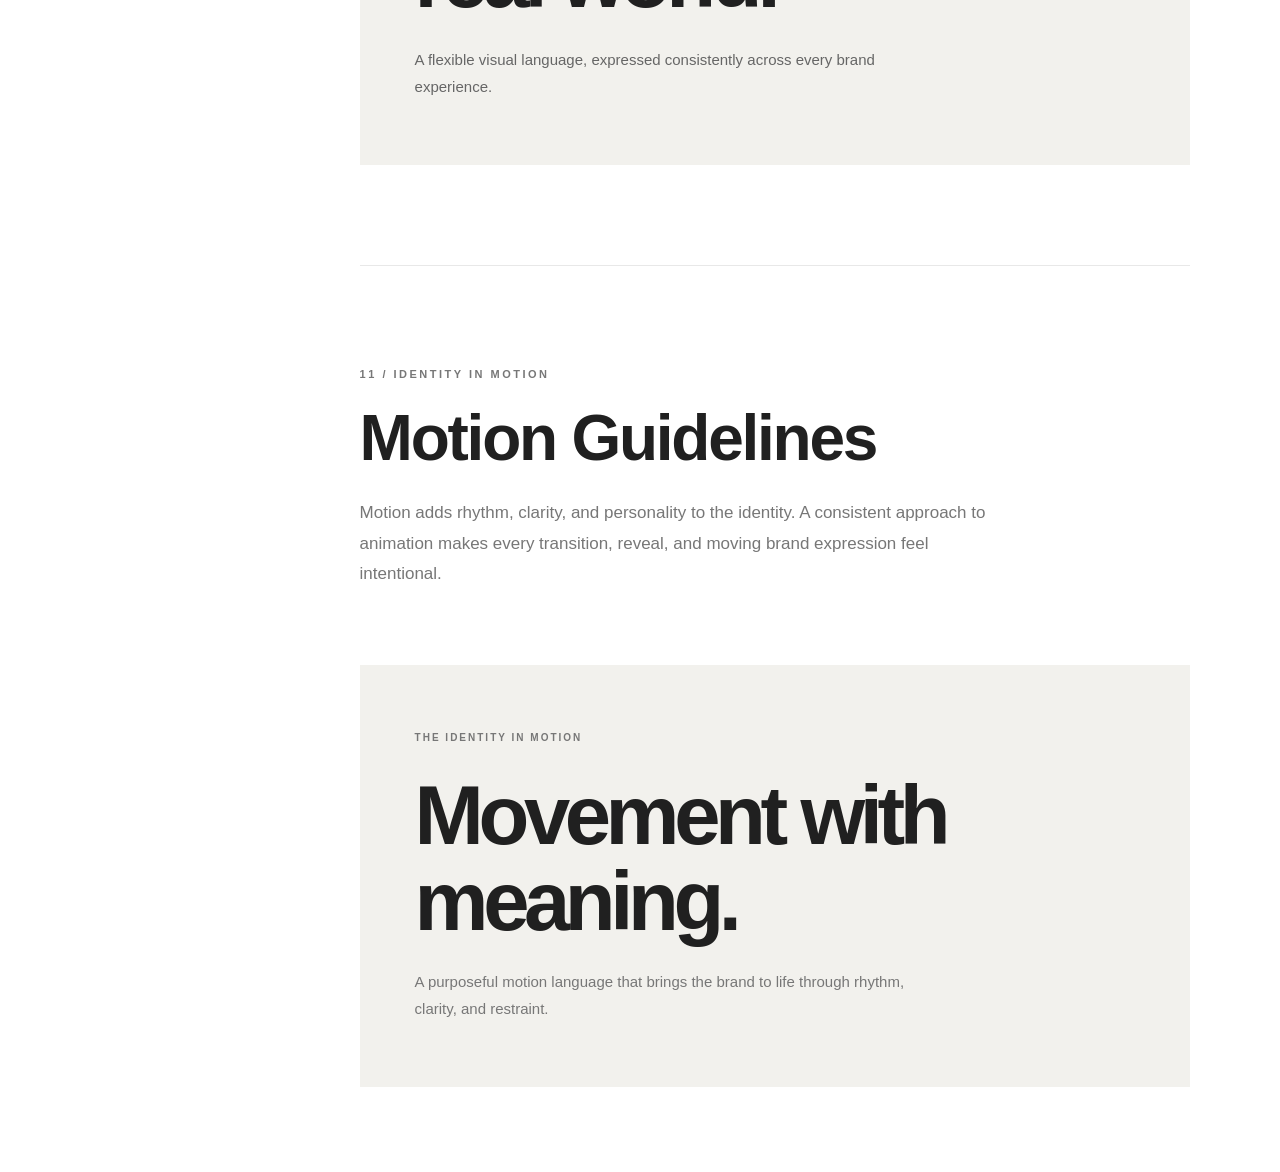
==== commit ac9c64a9: "Renumber visible guideline subsections after filtering" ====
--- a/index.html
+++ b/index.html
@@ -1813,5 +1813,23 @@
     })();
   </script>
 
+
+<script>
+document.addEventListener("DOMContentLoaded", function () {
+  // Keep subsection numbers sequential after Studio hides any blocks.
+  document.querySelectorAll("section[id]").forEach(function(section) {
+    var number = 0;
+    section.querySelectorAll("[data-studio-item]").forEach(function(block) {
+      if (block.hidden || getComputedStyle(block).display === "none") return;
+      var heading = block.querySelector(".panel-label");
+      if (!heading) return;
+      var text = heading.textContent.trim();
+      if (!/^\d{2}\s*\//.test(text)) return;
+      number++;
+      heading.textContent = String(number).padStart(2,"0") + text.replace(/^\d{2}/,"");
+    });
+  });
+});
+</script>
 </body>
 </html>
